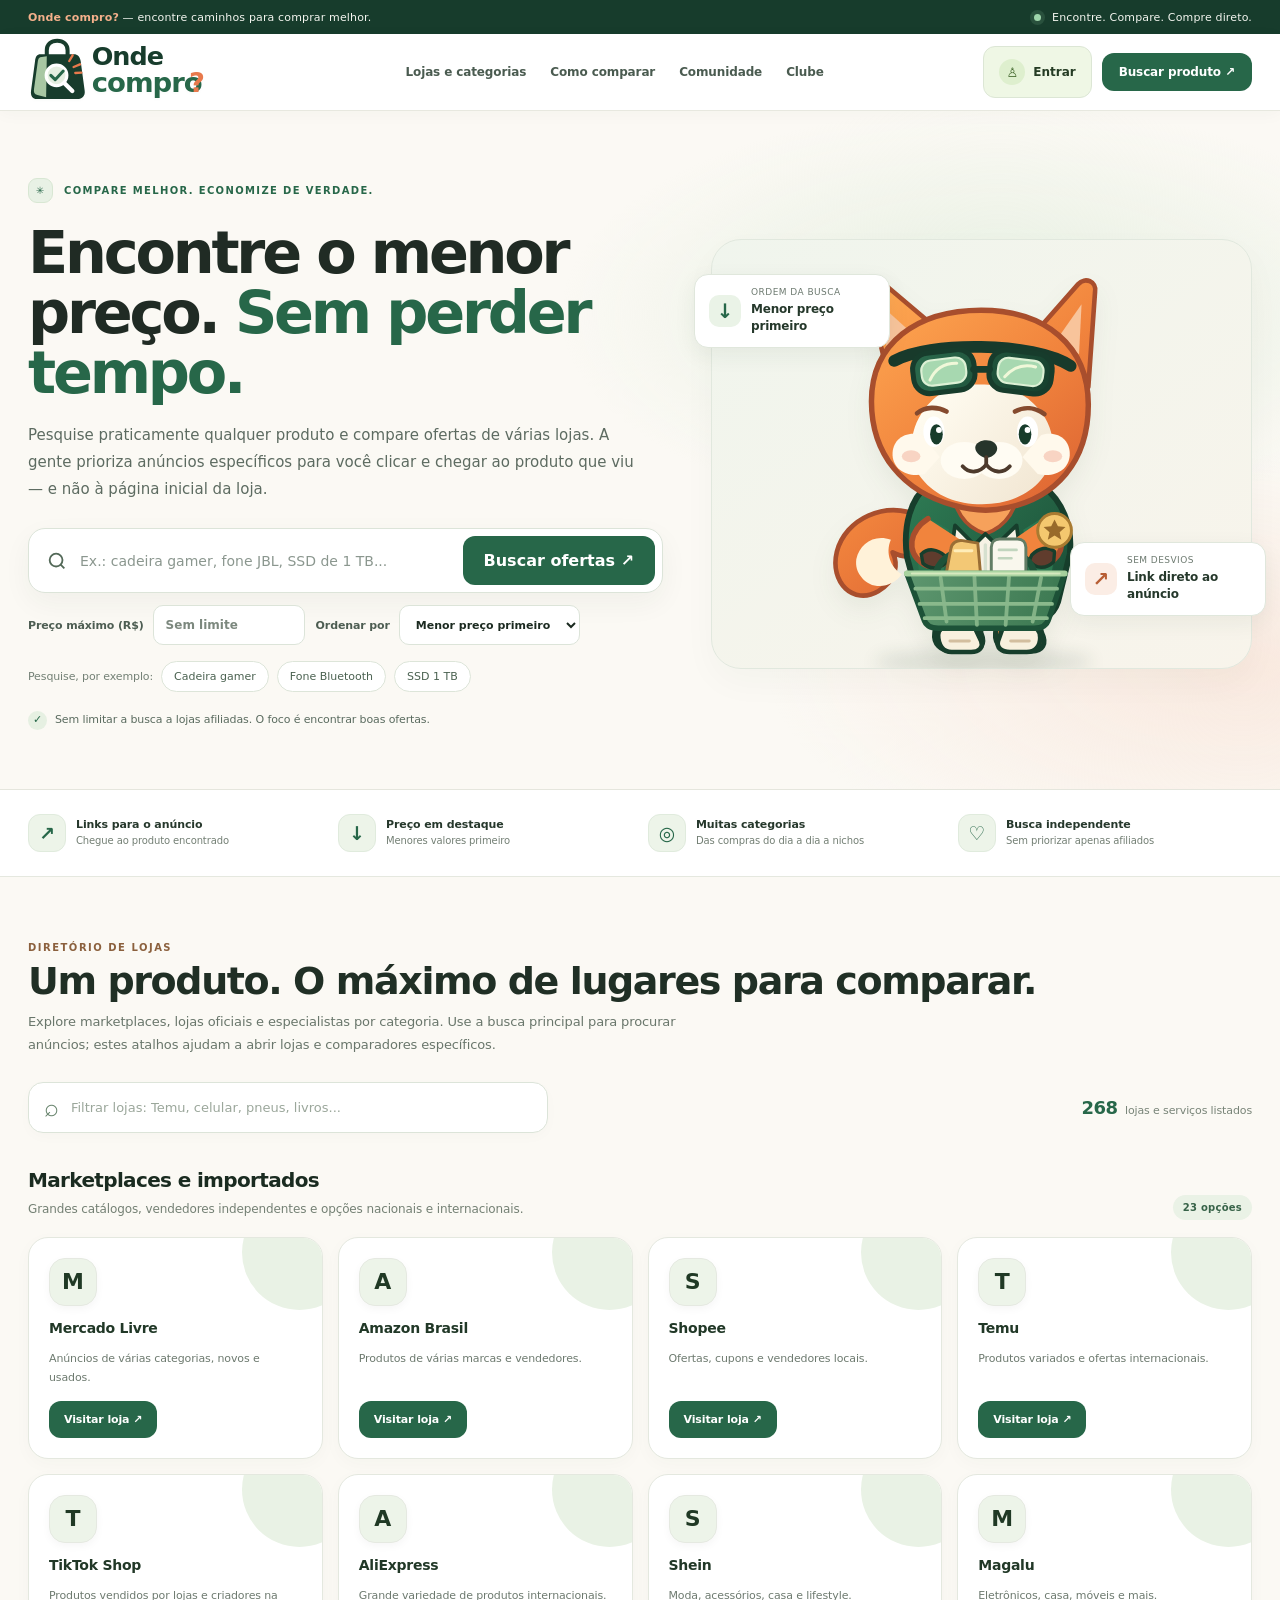
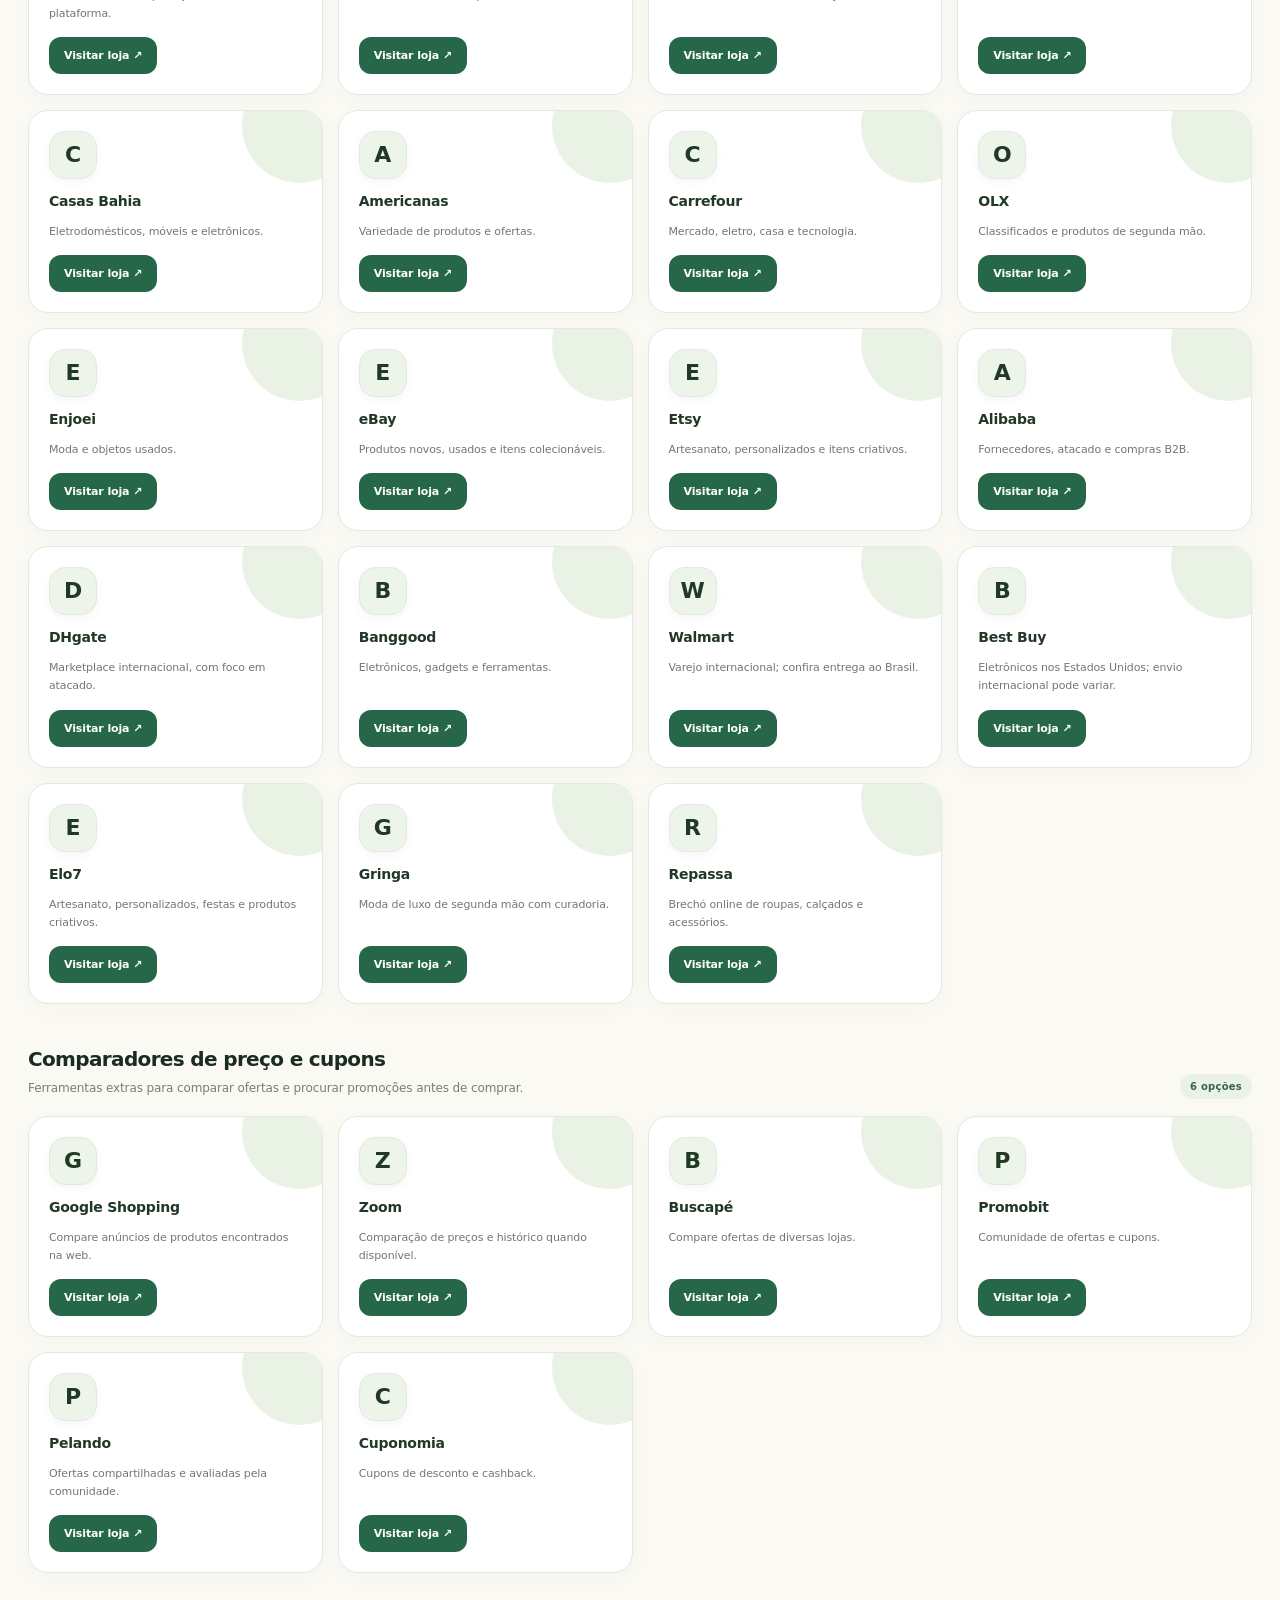
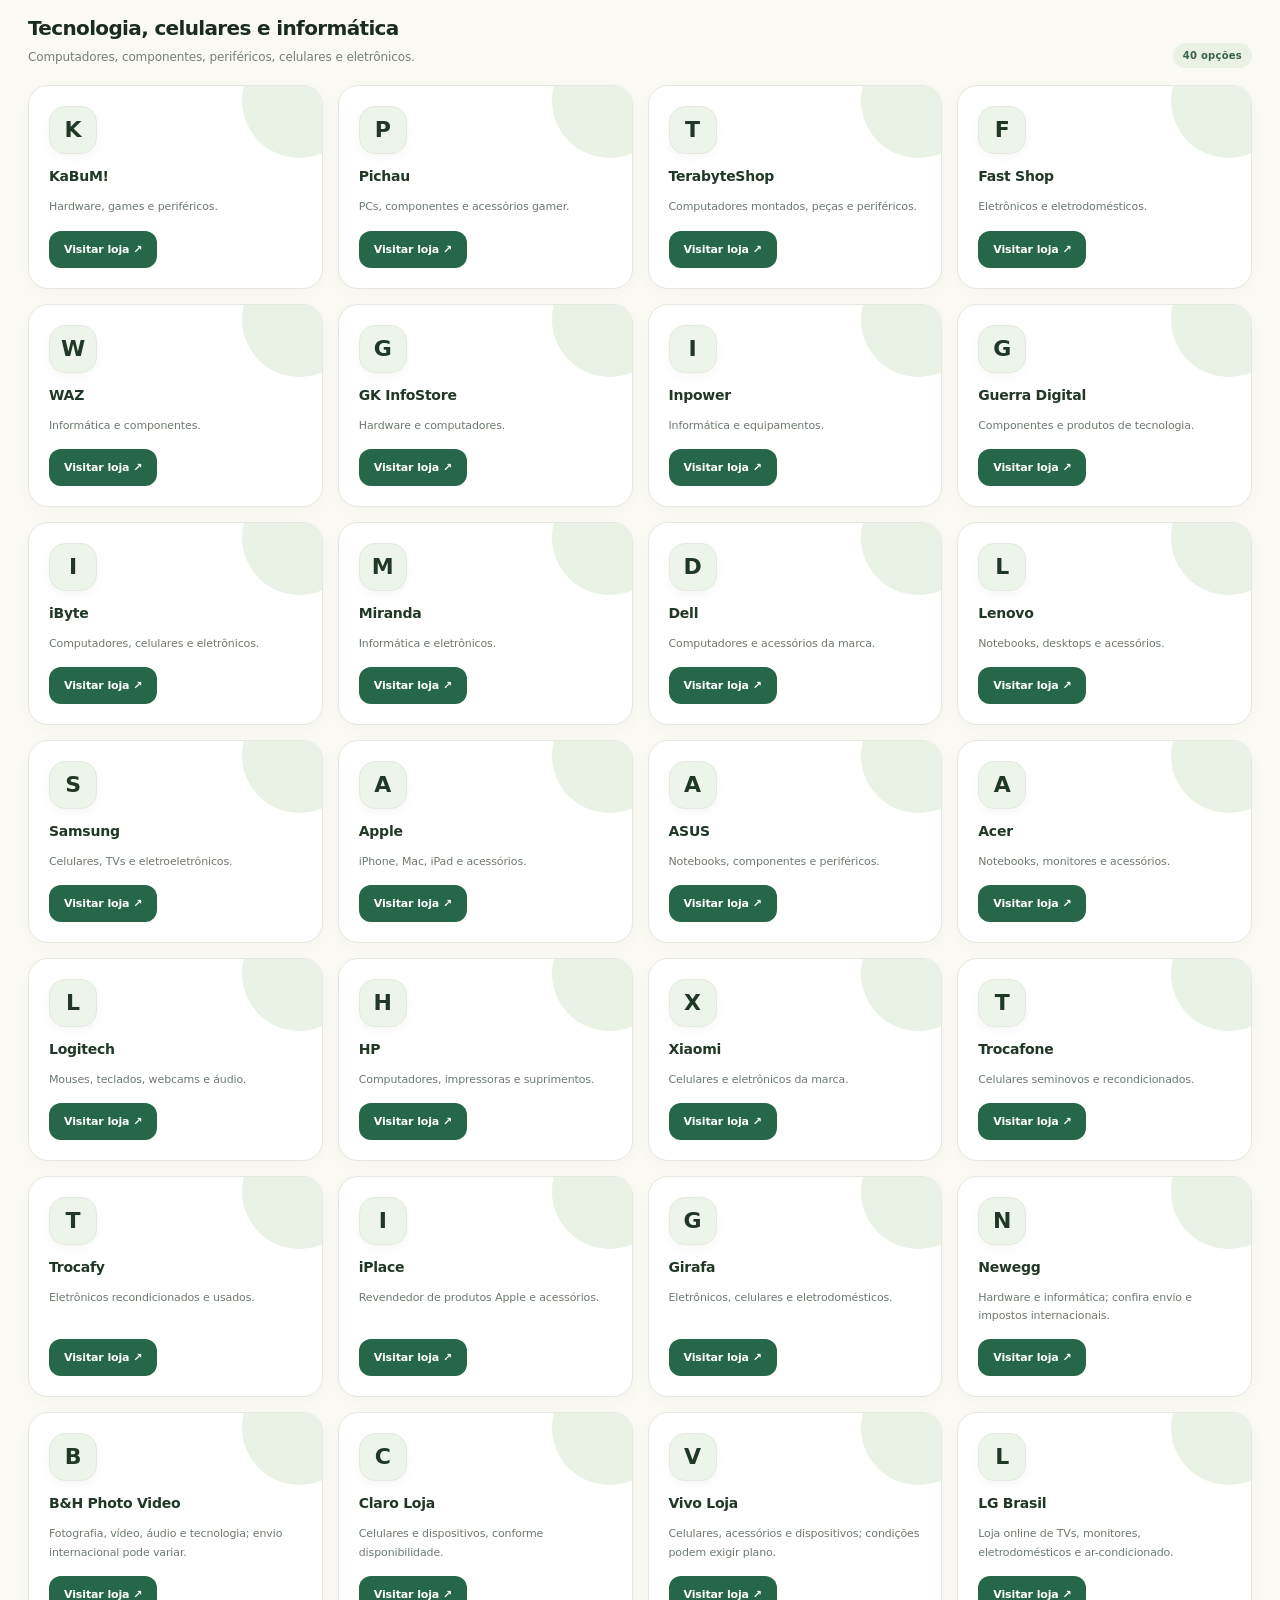
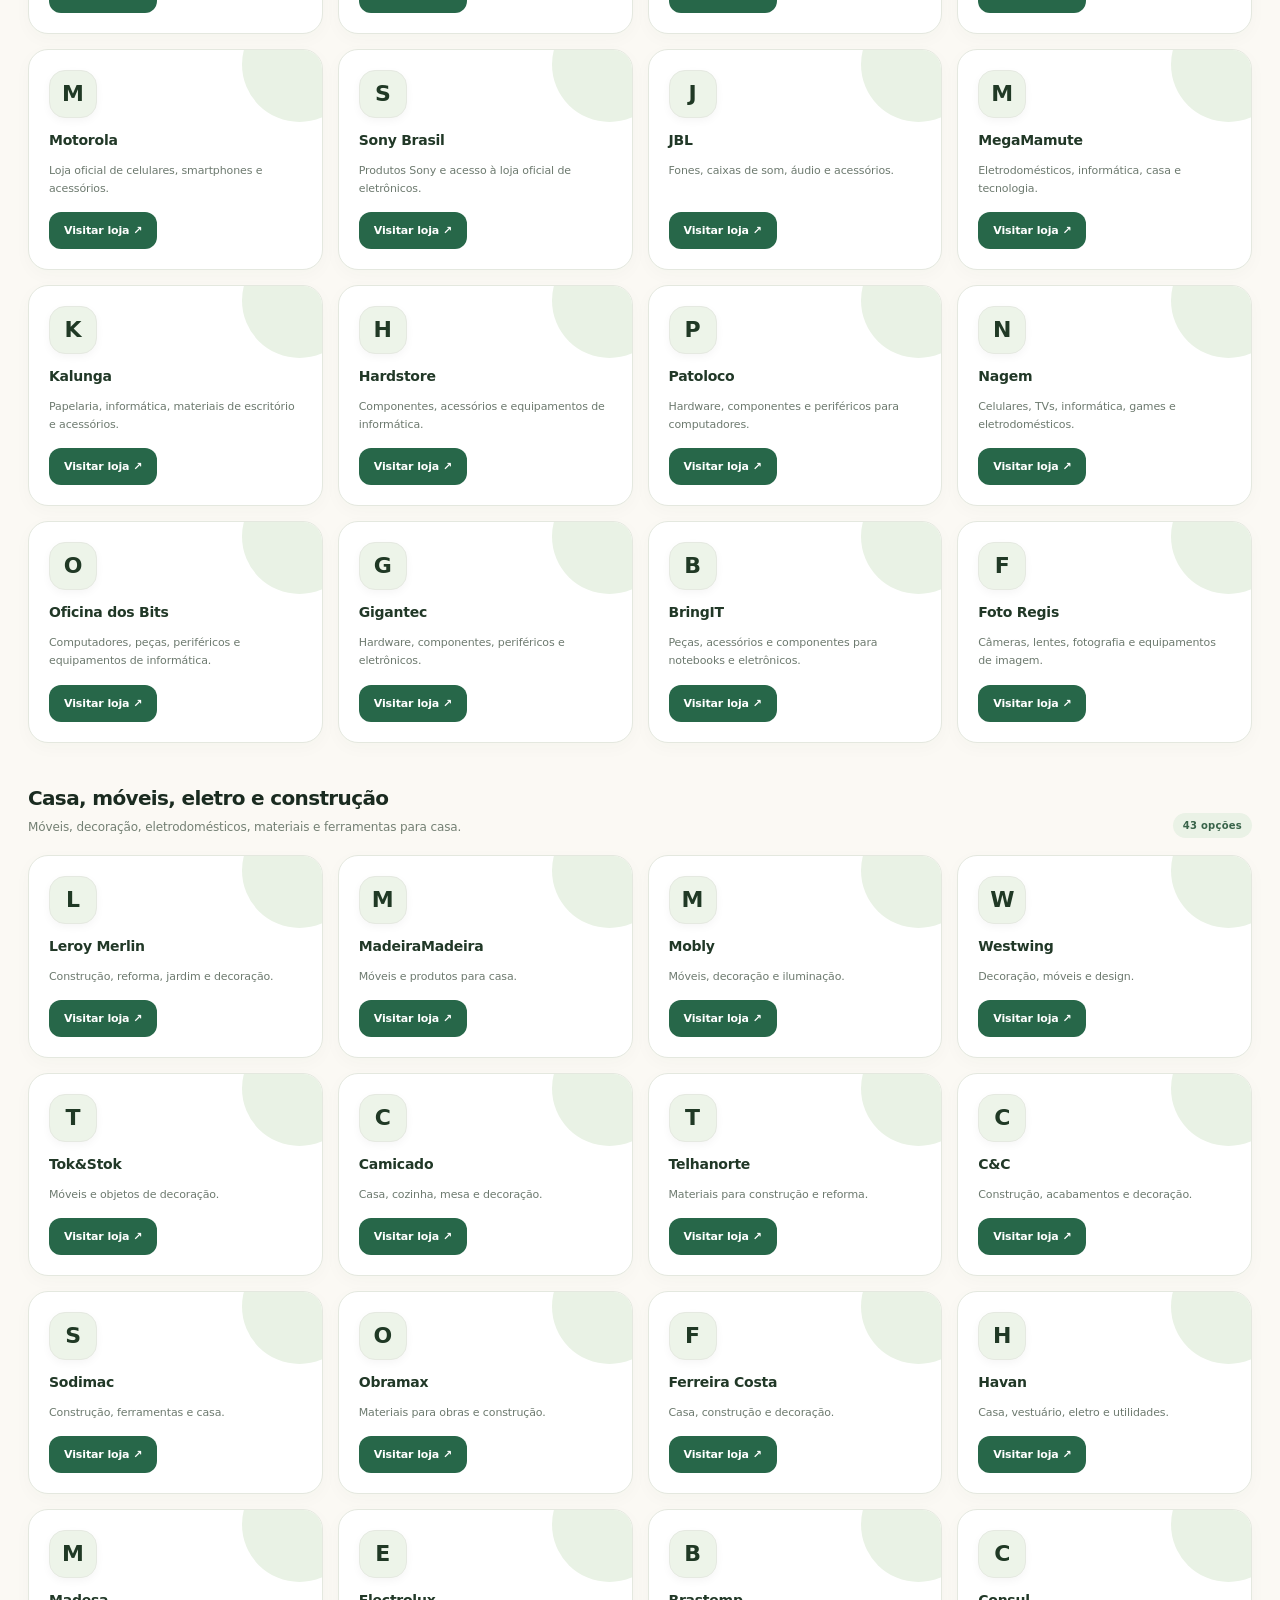
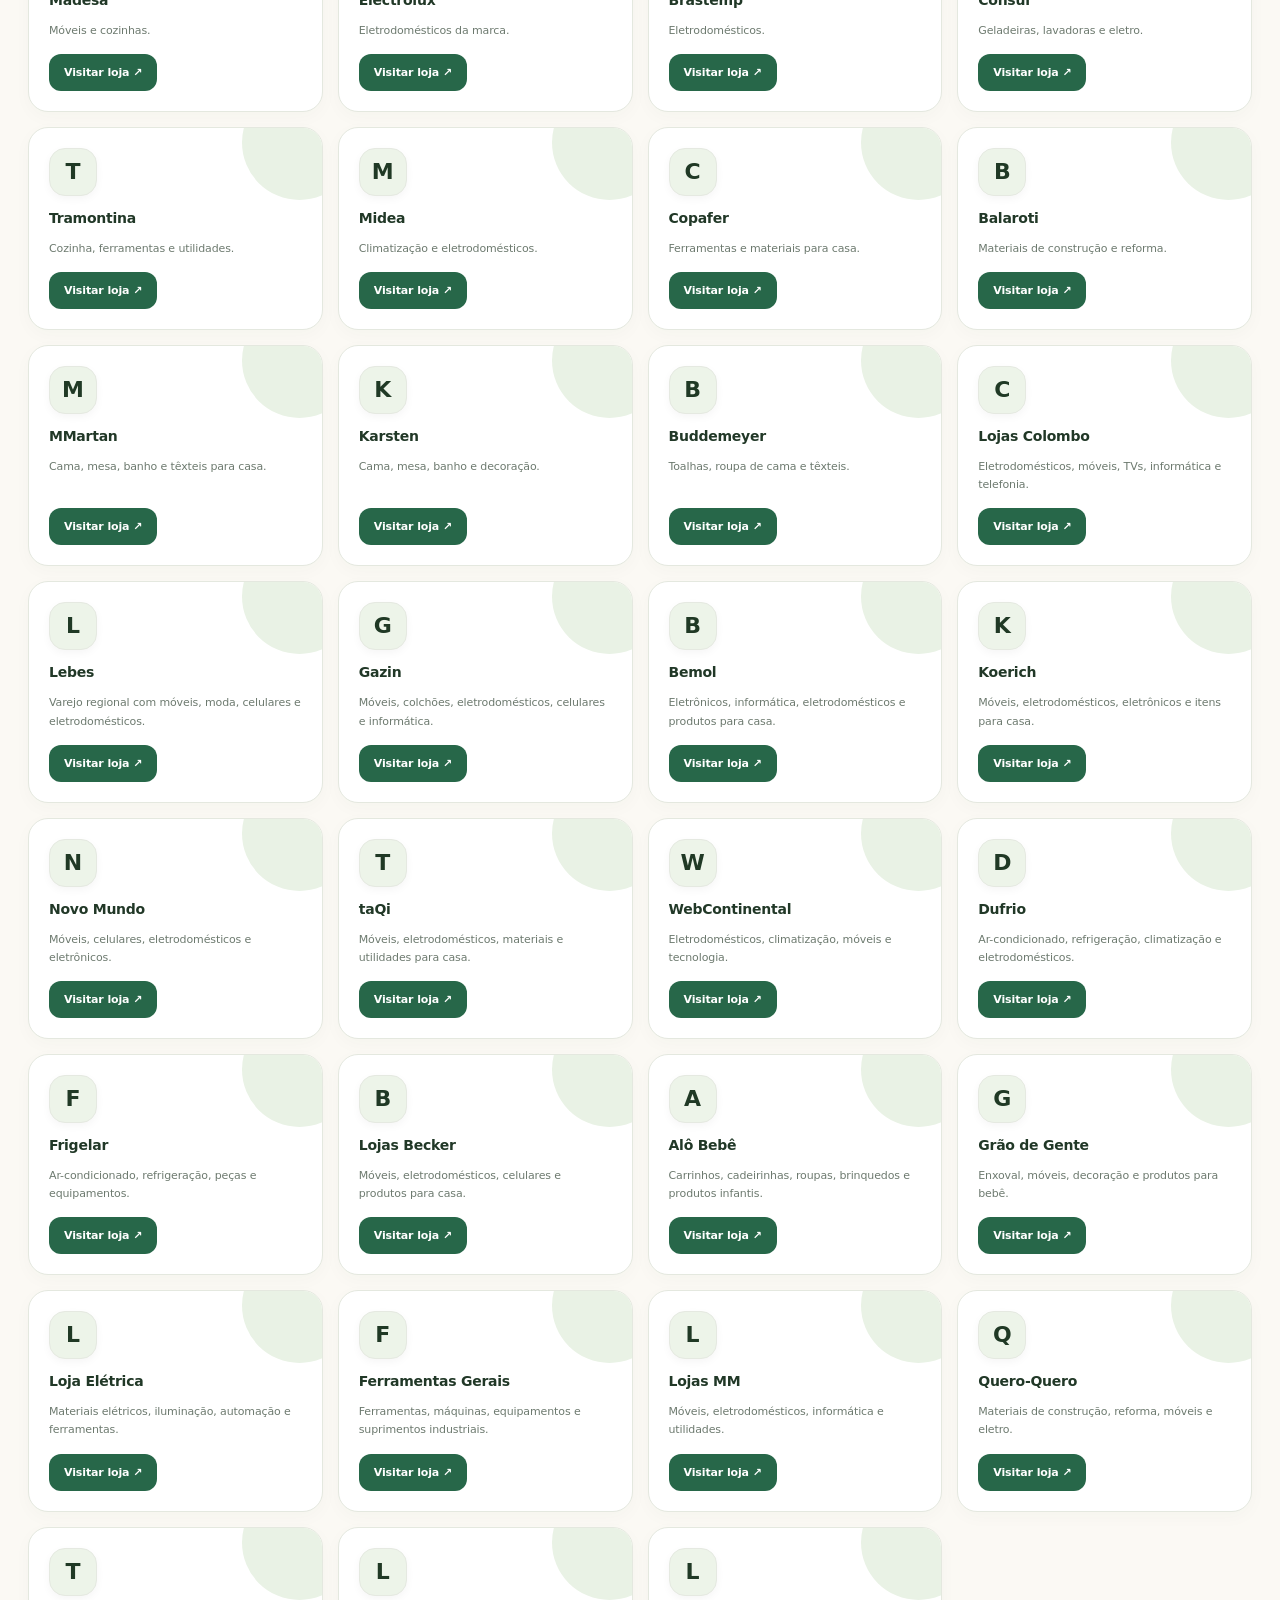
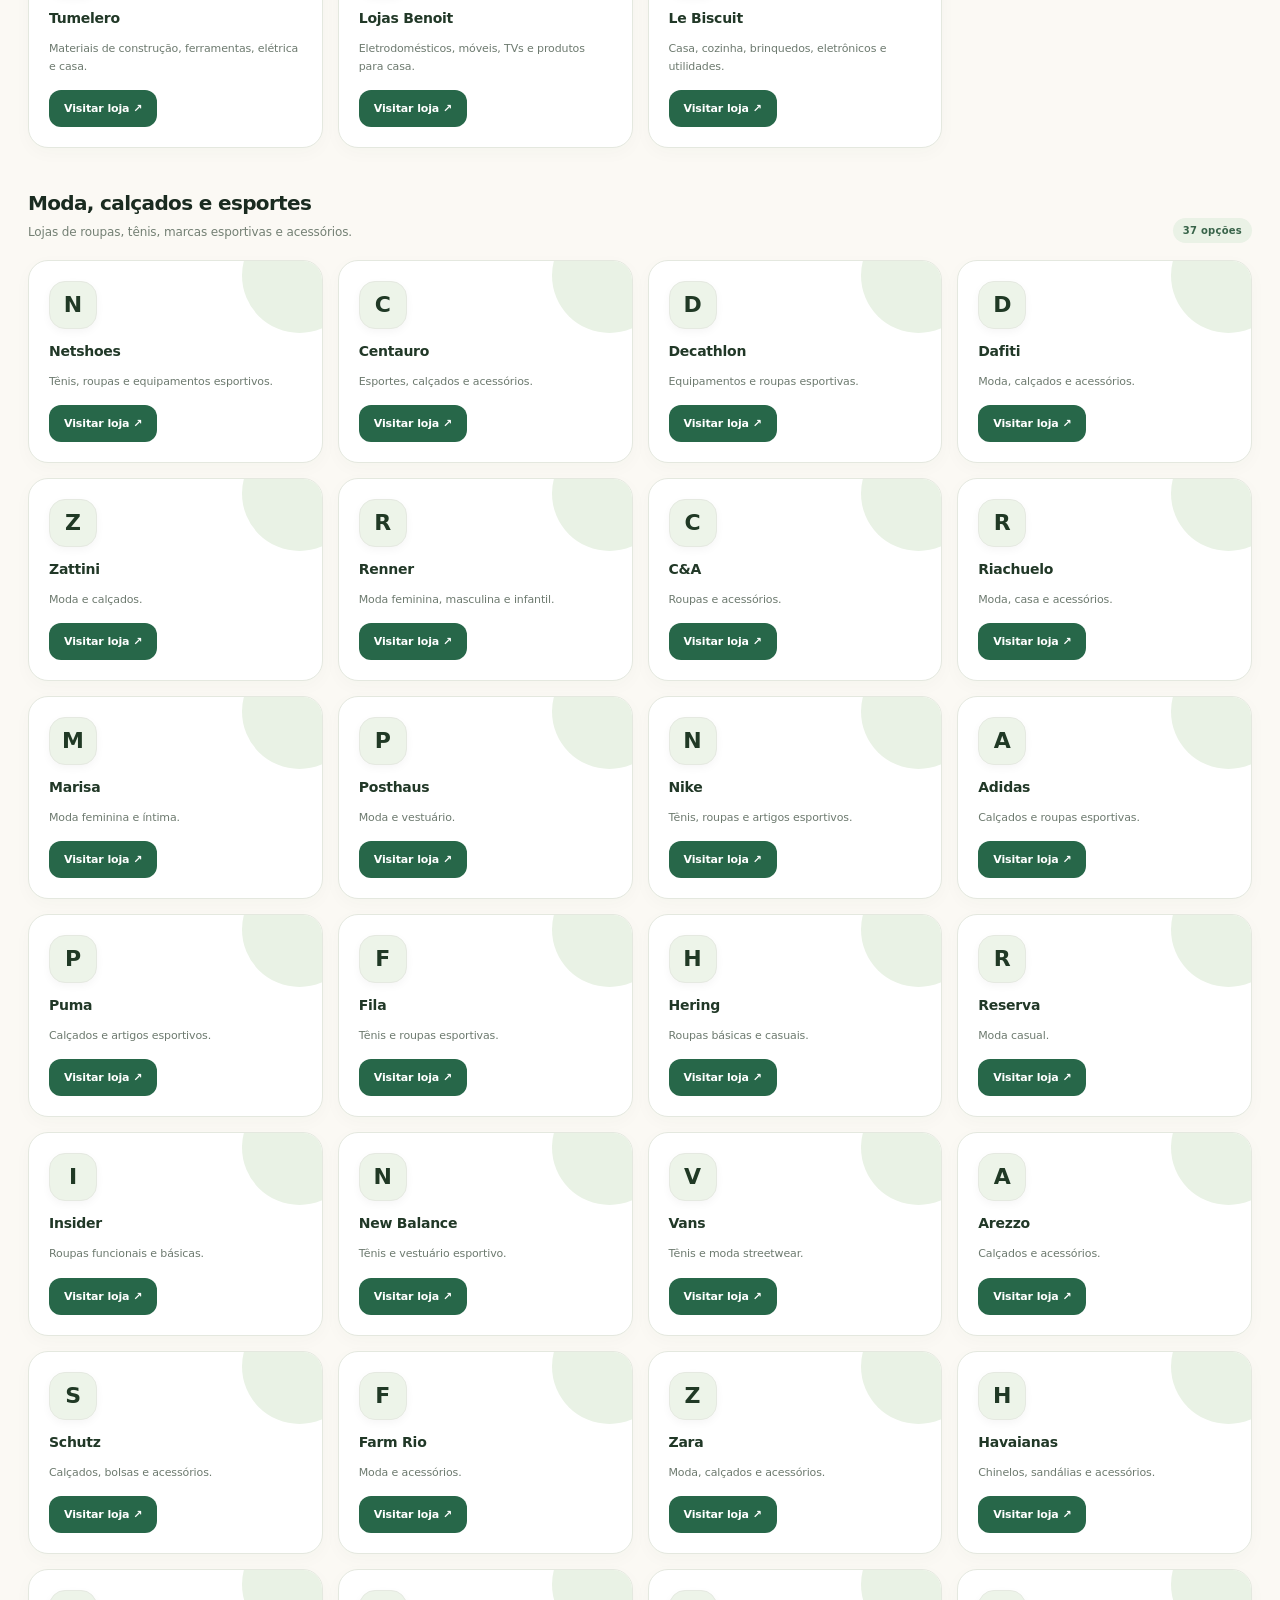
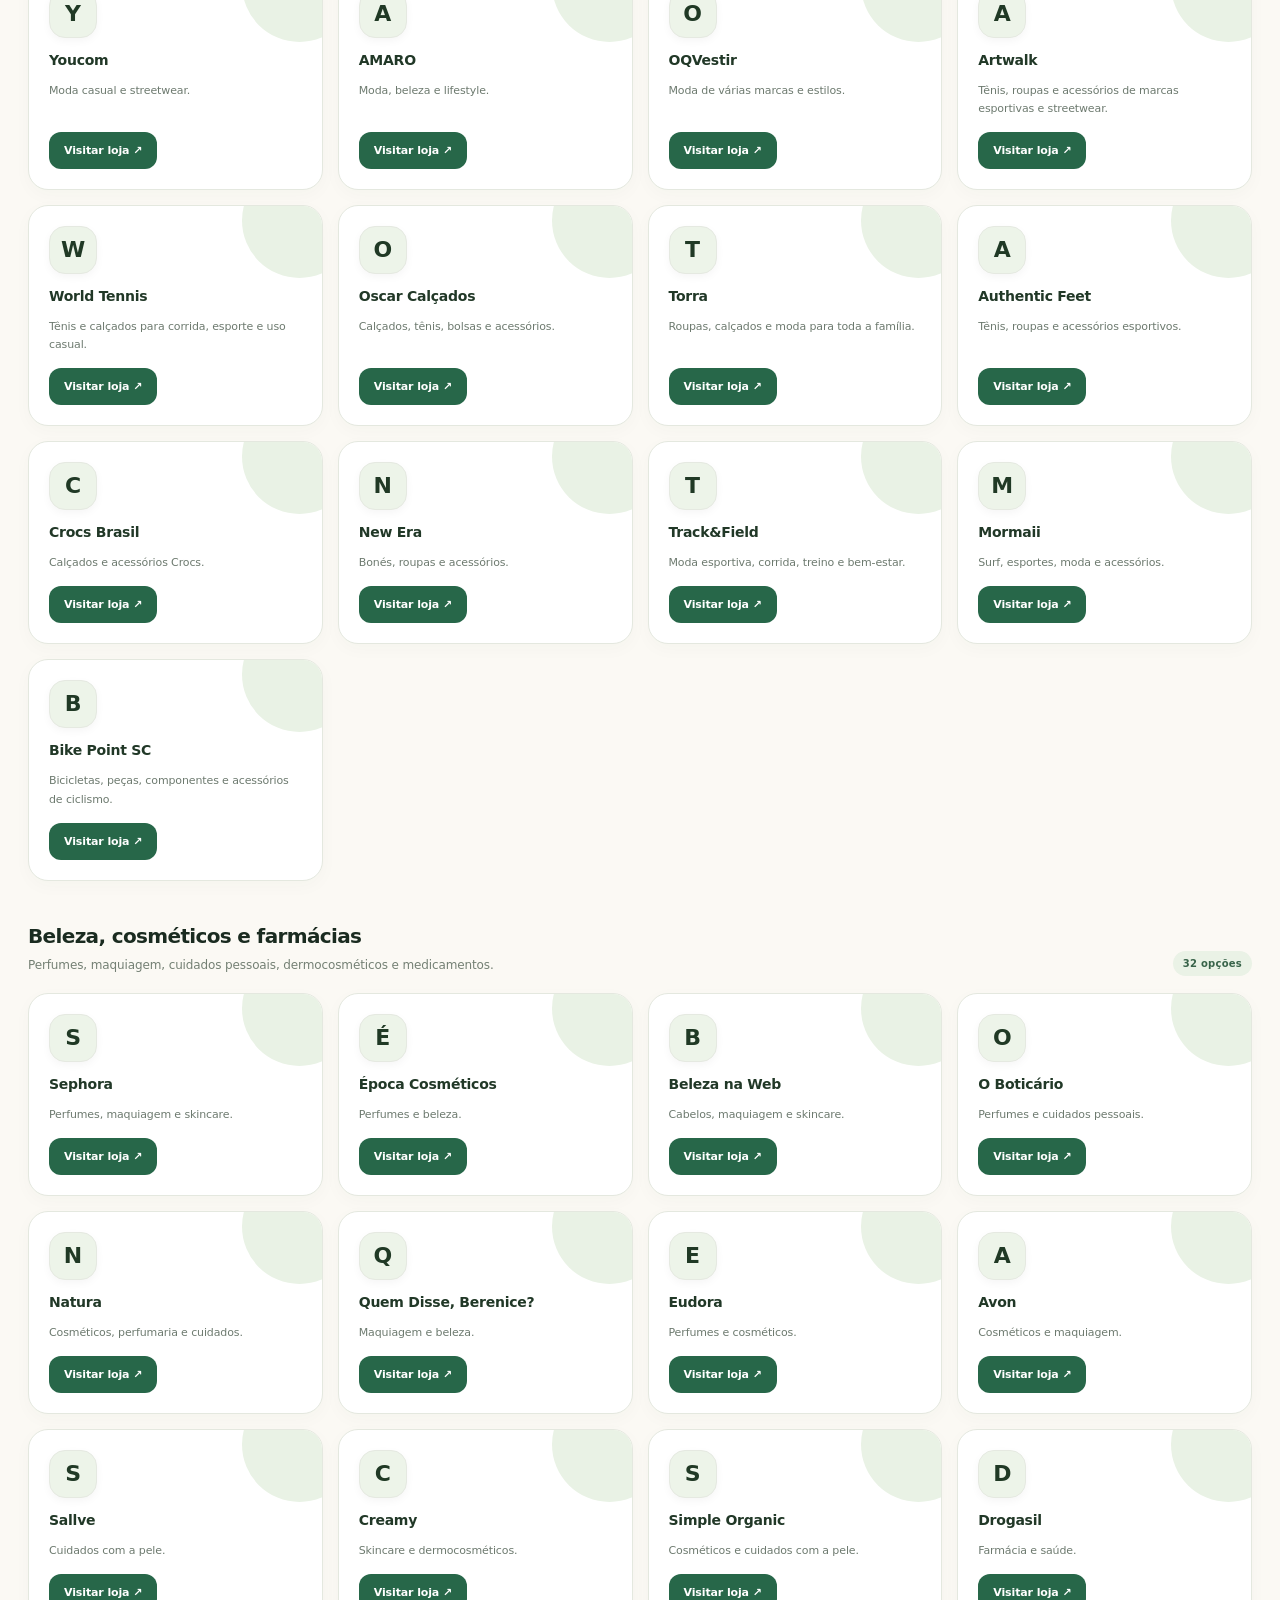
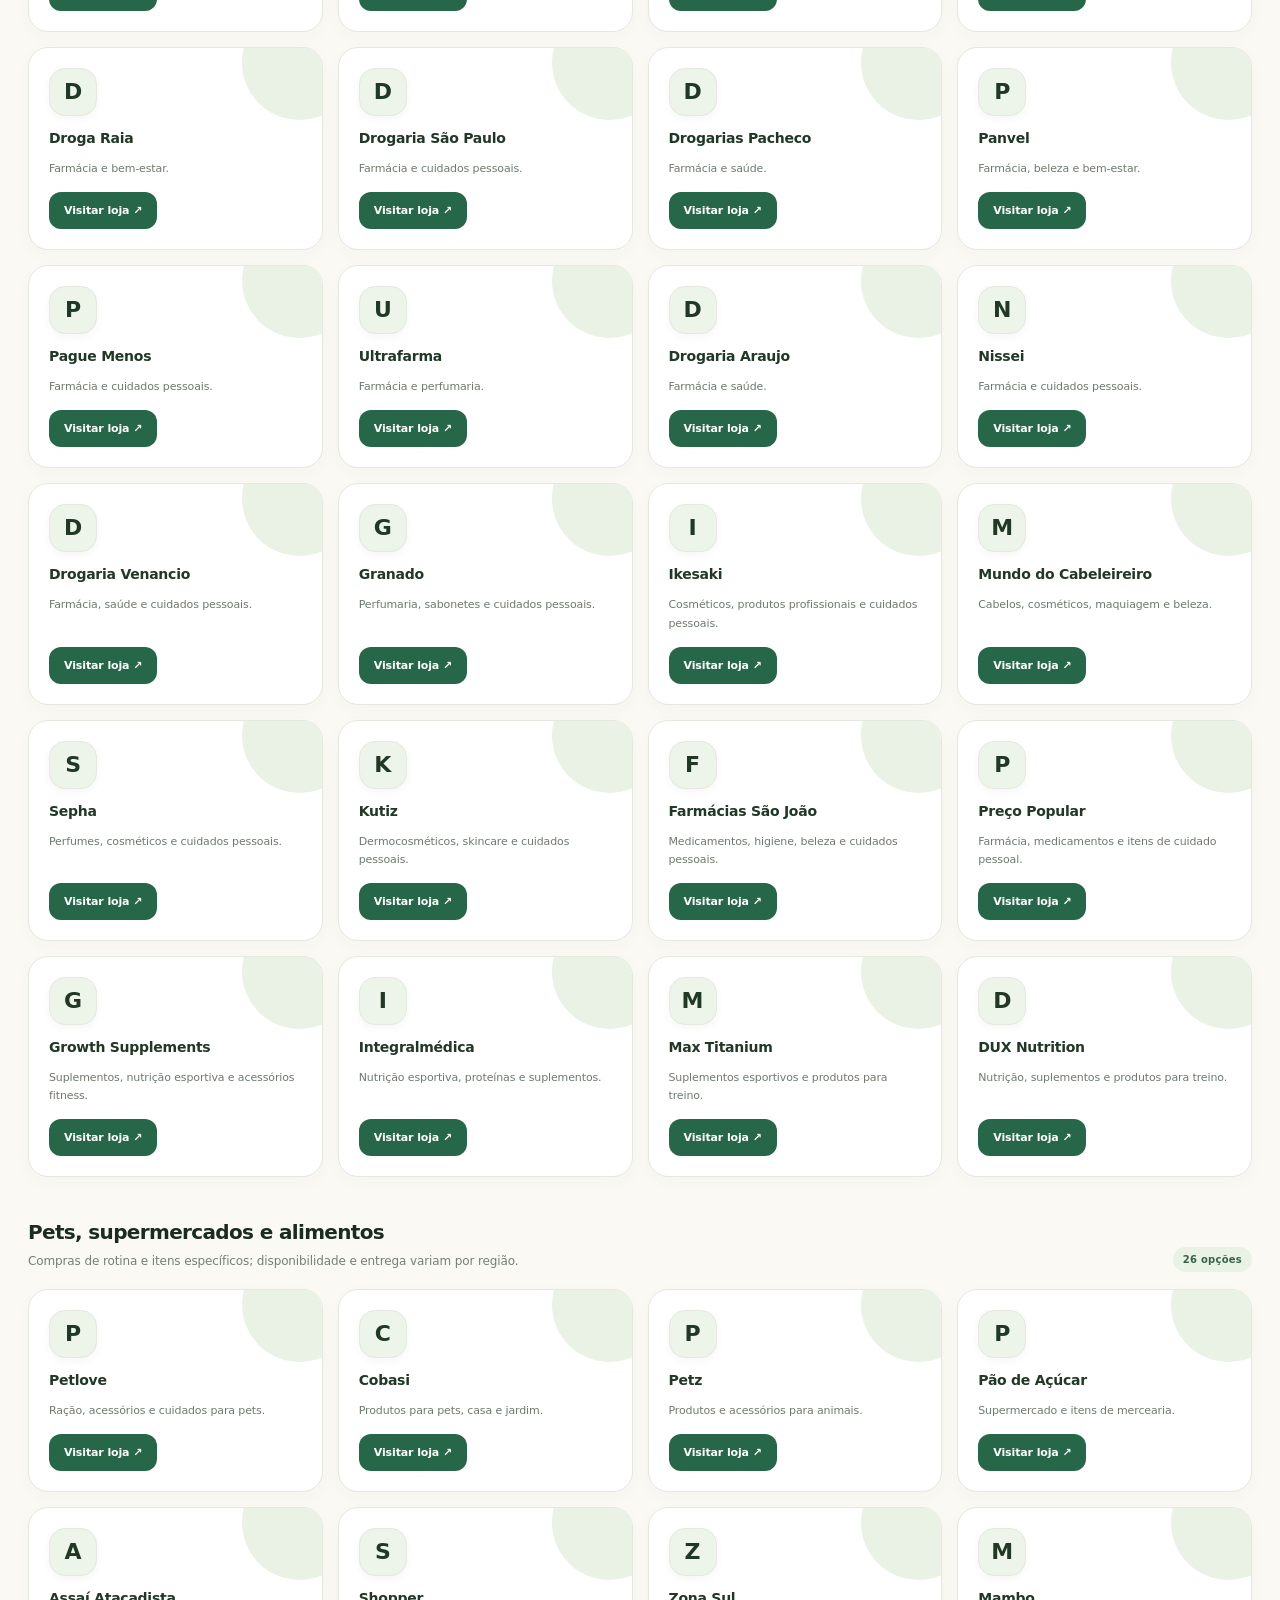
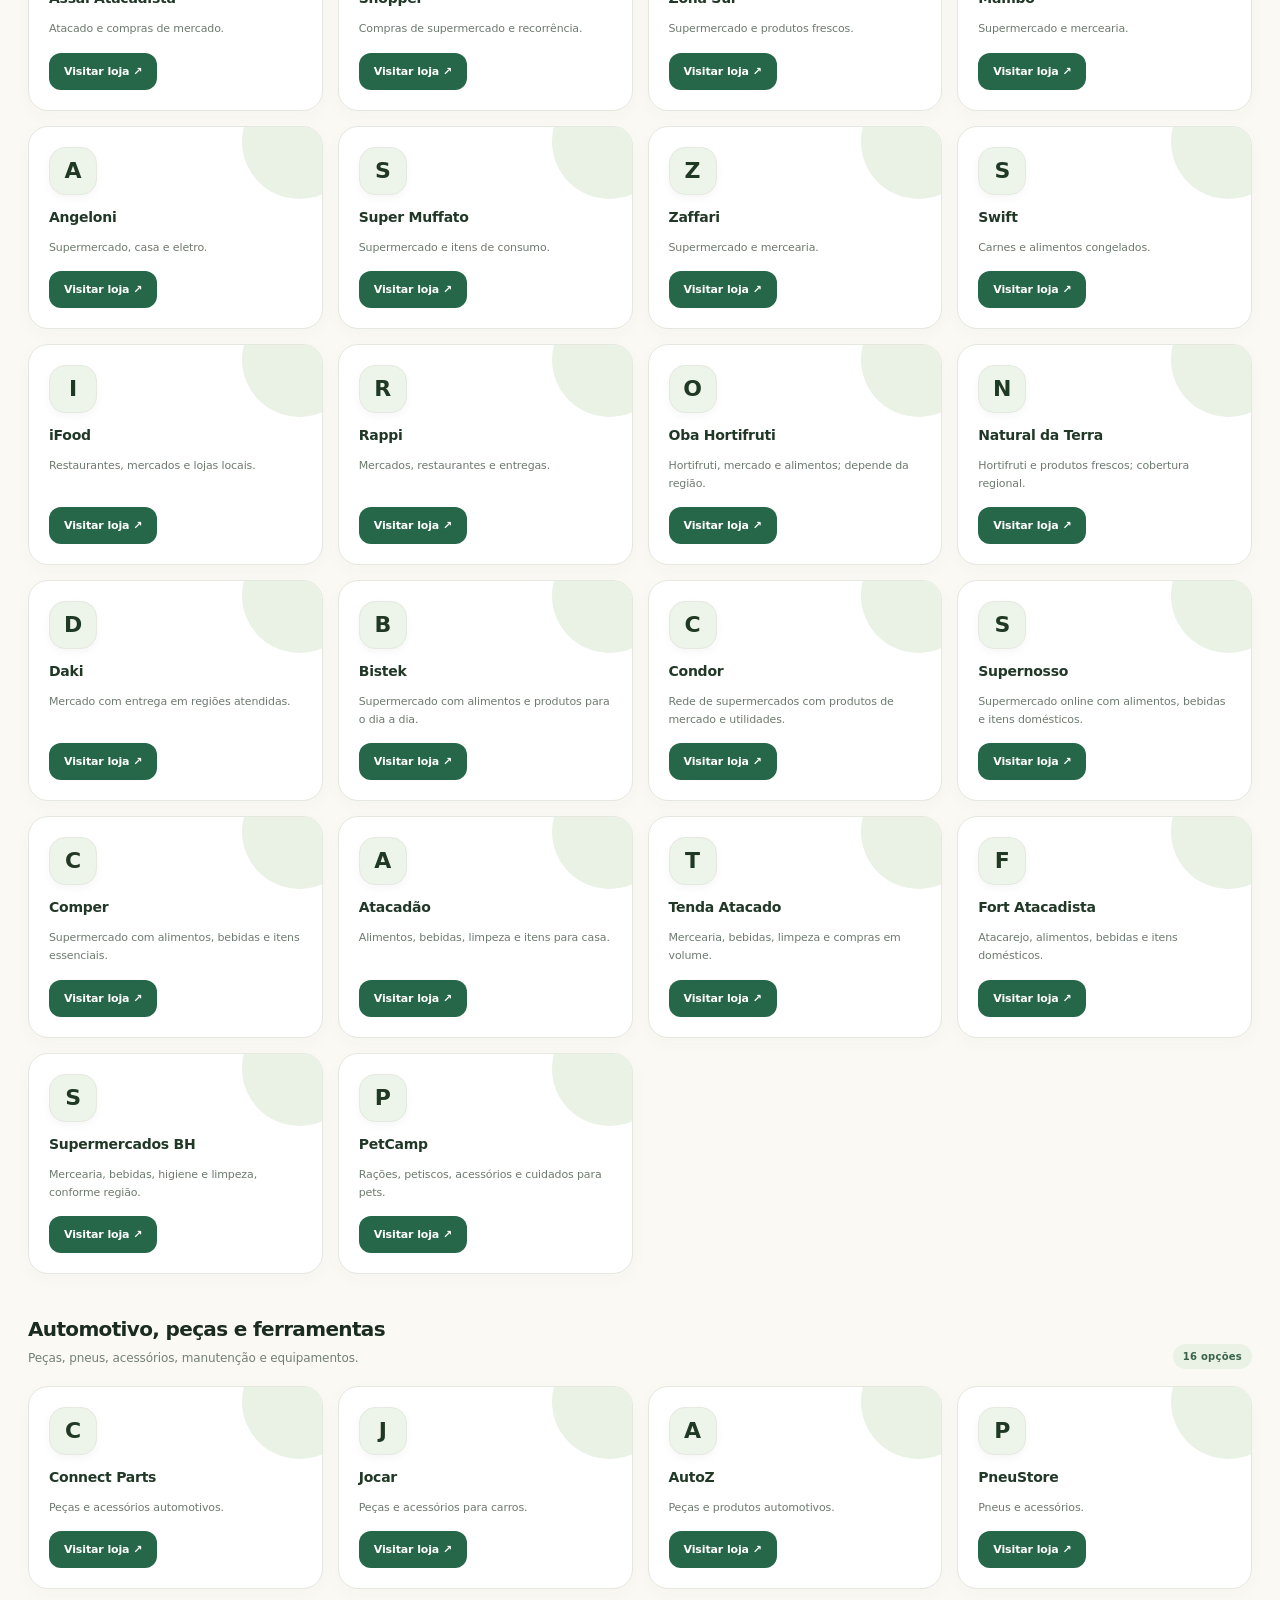
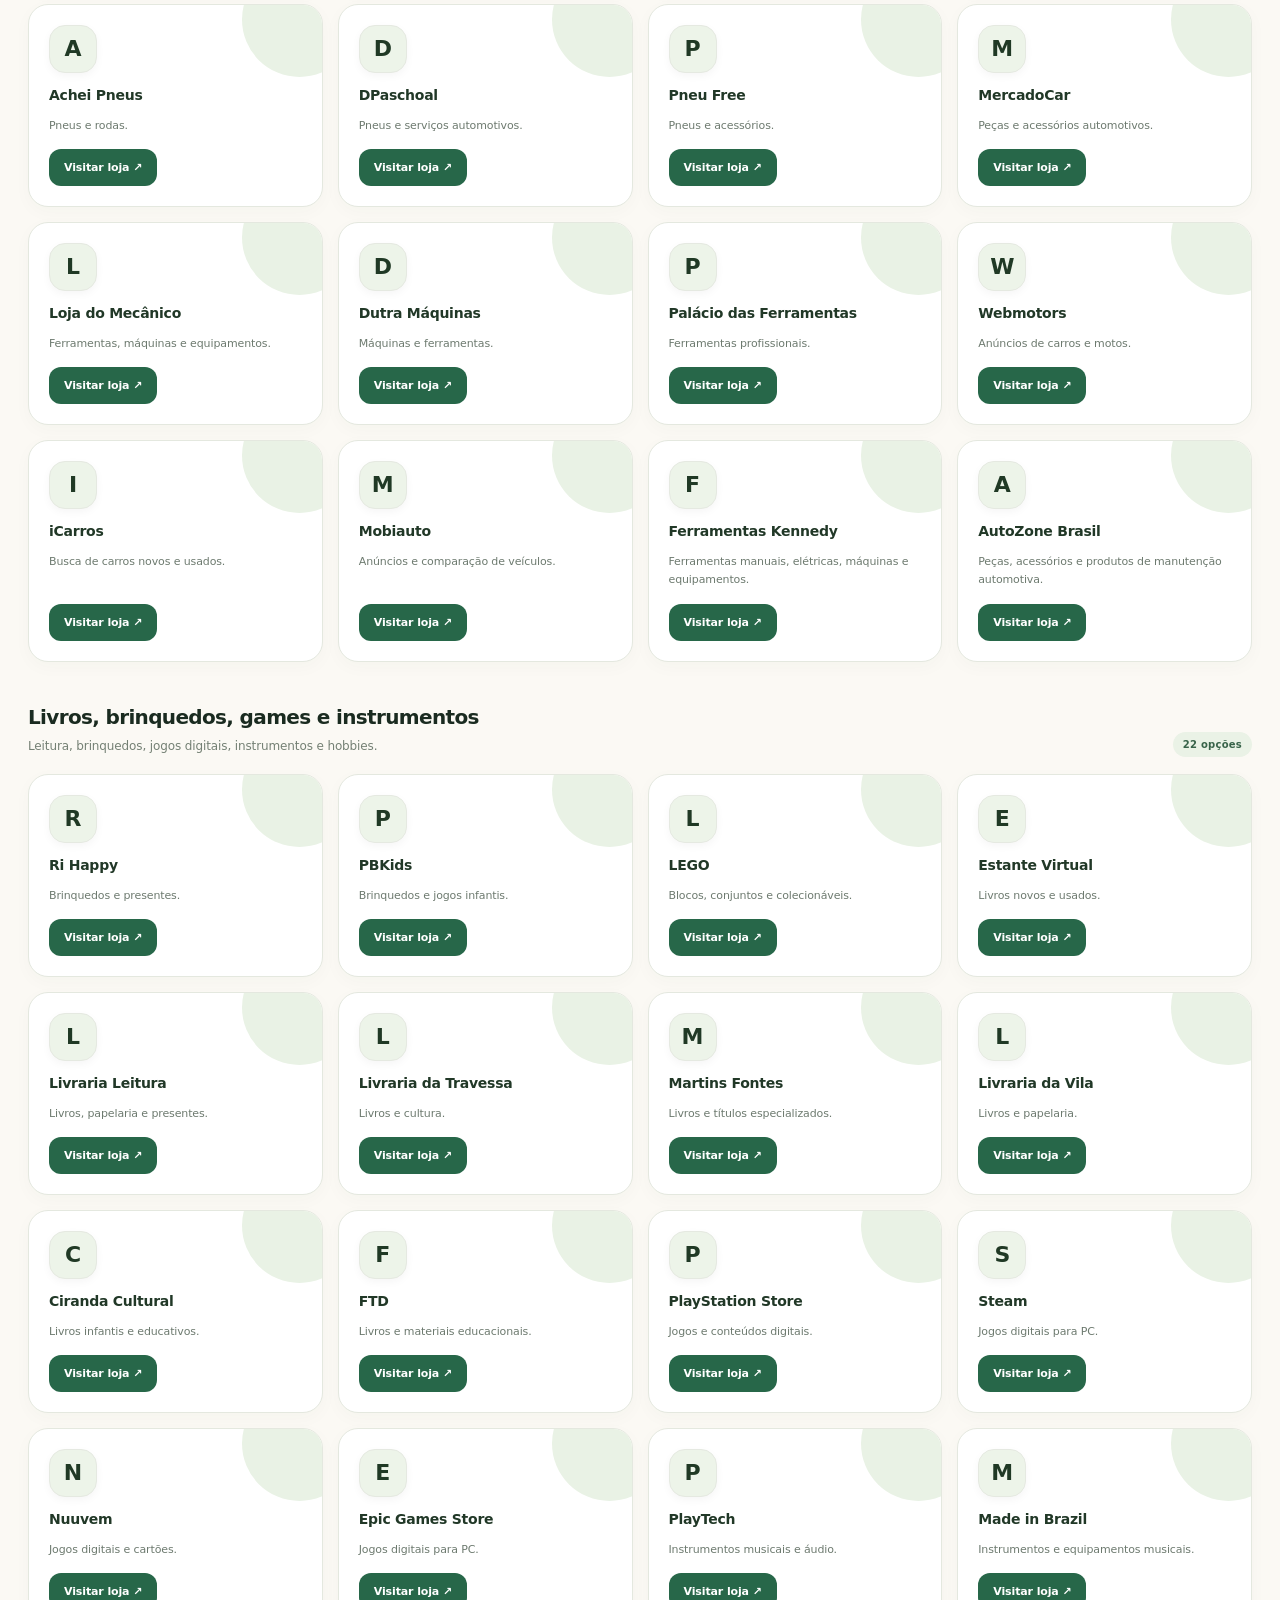
==== index.html @ dbccf4c6 "Make budget filter use only verified prices and published ranges" ====
<!doctype html>
<html lang="pt-BR">
<head>
<meta charset="utf-8">
<meta name="viewport" content="width=device-width, initial-scale=1">
<meta name="theme-color" content="#173C2C">
<meta name="description" content="Pesquise qualquer produto e encontre caminhos para comprar em buscadores e lojas conhecidas.">
<link rel="icon" type="image/svg+xml" href="/assets/favicon.svg">
<meta name="color-scheme" content="light">
<title>Onde compro? — Você procura. A gente compara.</title>
<link rel="stylesheet" href="/assets/account.css">
<style>
:root{--ink:#15211c;--muted:#6b7770;--line:#e1e8e2;--paper:#f6f8f5;--green:#b8f35b;--dark:#111c1a;--white:#fff;--soft:#edf7df;--radius:20px}
*{box-sizing:border-box}html{scroll-behavior:smooth}body{margin:0;background:var(--paper);color:var(--ink);font-family:Inter,ui-sans-serif,system-ui,-apple-system,BlinkMacSystemFont,"Segoe UI",sans-serif}button,input{font:inherit}a{color:inherit}.wrap{width:min(1120px,calc(100% - 40px));margin:auto}
.top{background:var(--dark);color:#eaf2ec;font-size:12px}.top .wrap{min-height:38px;display:flex;justify-content:space-between;align-items:center;gap:10px}.top b{color:var(--green)}.status{white-space:nowrap;color:#cfdbd2}.dot{display:inline-block;width:7px;height:7px;border-radius:99px;background:var(--green);margin-right:7px}
header{background:#fff;border-bottom:1px solid var(--line)}nav{min-height:78px;display:flex;align-items:center;justify-content:space-between;gap:20px}.brand{display:flex;align-items:center;text-decoration:none;min-width:0;flex-shrink:0}.brand-logo{display:block;width:218px;max-width:100%;height:auto}.navlinks{display:flex;align-items:center;gap:26px;font-size:13px;font-weight:750;color:#4f5e55}.navlinks a{text-decoration:none;transition:color .18s ease}.navlinks a:hover{color:#50772e}.navlinks a:focus-visible,.brand:focus-visible,button:focus-visible,a:focus-visible{outline:3px solid #76C928;outline-offset:4px;border-radius:8px}header .result-link{transition:transform .18s ease,background .18s ease}header .result-link:hover{transform:translateY(-2px)}
.hero{background:radial-gradient(ellipse at 80% 10%,rgba(184,243,91,.12),transparent 36%),var(--dark);color:#fff;overflow:hidden;position:relative}.hero:after{content:"";position:absolute;width:420px;height:420px;right:-180px;top:-20px;border:1px solid rgba(184,243,91,.13);border-radius:50%;box-shadow:0 0 0 42px rgba(184,243,91,.025),0 0 0 84px rgba(184,243,91,.02);pointer-events:none}.hero-grid{position:relative;z-index:1;display:grid;grid-template-columns:1.15fr .85fr;gap:42px;align-items:center;padding:72px 0 70px}.eyebrow{color:var(--green);text-transform:uppercase;letter-spacing:1.4px;font-size:11px;font-weight:850}.eyebrow span{display:inline-grid;place-items:center;background:#243424;border-radius:7px;width:22px;height:22px;margin-right:7px}h1{font-size:clamp(42px,5vw,64px);line-height:.99;letter-spacing:-3px;margin:22px 0 20px;max-width:640px}h1 em{font-style:normal;color:var(--green)}.lead{max-width:540px;color:#b8c7bd;line-height:1.75;font-size:16px;margin:0}.search{margin-top:30px;display:flex;align-items:center;gap:10px;background:#fff;border-radius:16px;padding:7px;max-width:670px;box-shadow:0 12px 36px #0003}.search svg{width:22px;height:22px;margin-left:9px;color:#728177;flex-shrink:0}.search input{width:100%;min-width:0;height:46px;border:0;outline:0;color:var(--ink);font-size:14px}.search input::placeholder{color:#8b978f}.search button{background:var(--green);border:0;border-radius:11px;height:46px;padding:0 20px;font-weight:850;cursor:pointer;white-space:nowrap}.search button:hover{background:#cdfc83}.product-filters{display:flex;gap:12px;flex-wrap:wrap;margin-top:12px;max-width:680px}.product-filters label{display:flex;align-items:center;gap:9px;color:#d2dfd3;font-size:12px;font-weight:750}.product-filters select,.product-filters input{background:#fff;color:#1b2a20;border:1px solid #dfe8dd;border-radius:10px;padding:11px 12px;min-height:40px;max-width:100%;font:inherit}.product-filters input{width:170px;min-width:0}.product-filters input::placeholder{color:#7c887e;font-size:12px}.product-filters select:focus-visible,.product-filters input:focus-visible{outline:3px solid #b8f35b;outline-offset:2px}@media(max-width:540px){.product-filters{display:grid;grid-template-columns:1fr}.product-filters label{justify-content:space-between}.product-filters select,.product-filters input{flex:1;min-width:0}}
.examples{display:flex;align-items:center;gap:8px;flex-wrap:wrap;margin-top:17px;color:#9aaca0;font-size:12px}.examples button{border:1px solid #38443c;background:#ffffff08;color:#d7e0d9;border-radius:99px;padding:8px 12px;font-size:11px;cursor:pointer}.examples button:hover{border-color:var(--green);color:var(--green)}
.visual{min-height:310px;display:grid;place-items:center;position:relative}.orb{width:285px;height:285px;border:1px solid #ffffff24;border-radius:50%;display:grid;place-items:center;position:relative}.orb:before,.orb:after{content:"";position:absolute;border:1px solid #ffffff17;border-radius:50%}.orb:before{inset:26px}.orb:after{inset:56px}.bag{z-index:1;width:125px;height:125px;background:var(--green);border-radius:35px;display:grid;place-items:center;font-size:64px;transform:rotate(-7deg);box-shadow:0 16px 44px #b8f35b24}.float{position:absolute;background:#fff;color:var(--ink);border-radius:14px;padding:13px 15px;box-shadow:0 12px 30px #0003;font-size:12px}.float small{display:block;color:#7a867e;margin-bottom:5px}.float b{font-size:16px}.float.one{top:28px;right:0;transform:rotate(4deg)}.float.two{left:0;bottom:35px;transform:rotate(-4deg)}
.section{padding:58px 0}.section-head{display:flex;align-items:end;justify-content:space-between;gap:24px;margin-bottom:25px}.kicker{font-size:11px;text-transform:uppercase;letter-spacing:1.4px;font-weight:850;color:#62833c}.section h2{font-size:clamp(26px,3vw,36px);letter-spacing:-1.2px;margin:8px 0}.muted{color:var(--muted);line-height:1.7;margin:0}.cards{display:grid;grid-template-columns:repeat(3,1fr);gap:15px}.card{background:white;border:1px solid var(--line);border-radius:18px;padding:22px;min-height:160px;display:flex;flex-direction:column;gap:13px;box-shadow:0 7px 20px #12211405;transition:transform .2s ease,box-shadow .2s ease,border-color .2s ease}.card:hover{transform:translateY(-3px);box-shadow:0 14px 30px #1221140d;border-color:#c9dfb7}.cardicon{width:42px;height:42px;border-radius:13px;background:var(--soft);display:grid;place-items:center;font-size:22px}.card h3{font-size:16px;margin:0}.card p{font-size:13px;line-height:1.55;color:var(--muted);margin:0;flex:1}.card a,.result-link{display:inline-flex;align-items:center;justify-content:center;gap:8px;text-decoration:none;border-radius:11px;background:var(--dark);color:white;padding:11px 13px;font-size:12px;font-weight:800;align-self:flex-start}.card a:hover,.result-link:hover{background:#273b30}
#results{display:none;background:#eef4eb;border-top:1px solid #dce8d7;border-bottom:1px solid #dce8d7}.results-head{display:flex;align-items:start;justify-content:space-between;gap:18px;margin-bottom:22px}.results-head h2{font-size:clamp(24px,3vw,34px);letter-spacing:-1px;margin:7px 0}.results-grid{display:grid;grid-template-columns:repeat(3,1fr);gap:14px}.result{background:#fff;border:1px solid #dfe8dd;border-radius:17px;padding:20px;display:flex;flex-direction:column;gap:12px;min-height:190px;transition:transform .2s ease,box-shadow .2s ease}.result:hover{transform:translateY(-2px);box-shadow:0 12px 28px #1221140d}.result-top{display:flex;align-items:center;gap:11px}.logo{width:42px;height:42px;border-radius:13px;background:#eff4ea;display:grid;place-items:center;font-weight:900;font-size:18px}.result h3{margin:0;font-size:16px}.result small{display:block;color:var(--muted);font-size:12px;margin-top:3px}.result p{margin:0;color:#647168;font-size:13px;line-height:1.55;flex:1}.result-link{align-self:stretch}.note{margin-top:18px;background:#fff;border:1px solid #dfe8dd;border-radius:13px;padding:14px 16px;color:#5e6c63;font-size:12px;line-height:1.6}.close{border:1px solid #d7e2d2;background:#fff;color:#30412f;border-radius:10px;padding:9px 12px;cursor:pointer;font-weight:700}
.how{background:#fff;border-top:1px solid var(--line);border-bottom:1px solid var(--line)}.steps{display:grid;grid-template-columns:repeat(3,1fr);gap:26px}.step{display:flex;gap:13px}.num{flex-shrink:0;width:36px;height:36px;border-radius:12px;background:var(--green);display:grid;place-items:center;font-weight:900}.step h3{font-size:15px;margin:2px 0 7px}.step p{font-size:13px;color:var(--muted);line-height:1.65;margin:0}
footer{padding:26px 0;color:#77847b;font-size:12px}.foot{display:flex;align-items:center;justify-content:space-between;gap:16px;flex-wrap:wrap}.foot strong{color:var(--ink)}
.search-status{margin:0 0 18px;padding:14px 16px;background:#fff;border:1px solid #dfe8dd;border-radius:13px;color:#56655b;font-size:13px;line-height:1.55}
.search-status[hidden]{display:none}
.search-status.loading{display:flex;align-items:center;gap:11px}
.search-status.loading:before{content:"";width:17px;height:17px;border:2px solid #dce7d4;border-top-color:#5b842d;border-radius:50%;animation:spin .8s linear infinite;flex-shrink:0}
@keyframes spin{to{transform:rotate(360deg)}}
.result-kind{display:inline-flex;align-items:center;width:fit-content;border-radius:999px;padding:5px 9px;font-size:10px;font-weight:850;letter-spacing:.2px;background:#eef7e2;color:#45672a}
.result-kind.related{background:#f2f2ed;color:#667066}
.result .result-top{align-items:flex-start}
.result .logo{flex-shrink:0}
.result h3{line-height:1.35;overflow-wrap:anywhere}
.result .result-domain{overflow-wrap:anywhere}
.result p{overflow-wrap:anywhere}

.product-photo-wrap{height:190px;border-radius:14px;background:linear-gradient(145deg,#f7faf5,#edf3e8);border:1px solid #e6ece1;overflow:hidden;display:grid;place-items:center;position:relative}
.product-photo{display:block;width:100%;height:100%;object-fit:contain;padding:12px}
.product-photo-placeholder{display:grid;place-items:center;gap:8px;color:#71816f;font-size:12px;text-align:center}
.product-photo-placeholder span{font-size:36px}
.price-line{display:flex;align-items:baseline;gap:9px;flex-wrap:wrap;padding:10px 12px;background:#f4faed;border-radius:11px;border:1px solid #e5f0d9}
.price-label{font-size:11px;color:#61745a}
.price-value{font-size:22px;letter-spacing:-.7px;font-weight:900;color:#28451e}
.price-missing{font-size:12px;line-height:1.5;color:#68756a}
.price-reason{padding:12px;border:1px solid #e4e9df;background:#fbfcfa;border-radius:12px}
.price-reason strong{display:block;color:#31482b;font-size:12px;margin-bottom:5px}
.price-reason p{font-size:12px;color:#606e63;line-height:1.6;margin:0}
.price-reason .evidence{display:inline-block;margin-top:8px;font-size:10px;font-weight:800;color:#4b732e;background:#eaf5de;border-radius:999px;padding:5px 8px}
.result .result-link{width:100%;margin-top:auto}
.result{min-width:0}

@media(max-width:800px){.hero-grid{grid-template-columns:1fr;padding:54px 0 48px;gap:20px}.visual{min-height:260px}.orb{width:235px;height:235px}.bag{width:100px;height:100px;font-size:52px}.float.one{right:5px}.float.two{left:4px}.navlinks{display:none}.cards,.results-grid{grid-template-columns:repeat(2,1fr)}.steps{grid-template-columns:1fr;gap:22px}.section{padding:43px 0}}
@media(max-width:540px){.wrap{width:min(100% - 28px,1120px)}.top .wrap{font-size:10px}.top .right-note{display:none}nav{min-height:68px;gap:10px}.brand-logo{width:174px}header .result-link{padding:10px 11px;font-size:11px}.hero-grid{padding:43px 0 40px}h1{font-size:43px;letter-spacing:-2px}.lead{font-size:14px}.search{gap:5px}.search input{font-size:13px}.search button{padding:0 12px;font-size:12px}.visual{min-height:235px}.orb{width:205px;height:205px}.float{padding:10px 11px}.float b{font-size:13px}.float.one{top:10px}.float.two{bottom:12px}.cards,.results-grid{grid-template-columns:1fr}.section-head,.results-head{align-items:start;flex-direction:column}.close{align-self:flex-start}}

/* Visual refresh — Onde compro? */
:root{--ink:#17251d;--muted:#69776c;--line:#e3e9dd;--paper:#f7f8f2;--green:#b8f35b;--dark:#102019;--white:#fff;--soft:#edf7df;--radius:24px}
body{background:var(--paper);color:var(--ink);font-family:Inter,"Aptos",ui-sans-serif,system-ui,-apple-system,BlinkMacSystemFont,"Segoe UI",sans-serif;letter-spacing:-.12px}
.wrap{width:min(1160px,calc(100% - 48px))}
.top{background:linear-gradient(90deg,#0e1b15,#1b3022);font-size:12px;letter-spacing:.15px}
.top .wrap{min-height:35px}
.top b{color:#c9ff75}
.dot{box-shadow:0 0 0 4px #b8f35b1f}
header{position:sticky;top:0;z-index:40;background:rgba(255,255,255,.92);backdrop-filter:blur(18px);border-bottom:1px solid rgba(220,229,216,.85);box-shadow:0 5px 22px #12211407}
nav{min-height:82px}
.brand-logo{width:230px;filter:drop-shadow(0 2px 1px #10201904)}
.navlinks{gap:30px;font-size:13px;color:#3d4d41}
.navlinks a{padding:10px 0}
header .result-link{background:#13251b;border-radius:13px;padding:14px 18px;font-size:12px;align-self:center}
header .result-link:hover{background:#2f4a32;box-shadow:0 8px 18px #14231a1c}
.hero{background:radial-gradient(ellipse at 80% 8%,#7cb63824 0,transparent 35%),radial-gradient(ellipse at 15% 100%,#2a573a45 0,transparent 42%),linear-gradient(128deg,#0d1b14 0%,#12271b 55%,#172e20 100%);isolation:isolate}
.hero:before{content:"";position:absolute;inset:0;z-index:-1;background-image:linear-gradient(#ffffff06 1px,transparent 1px),linear-gradient(90deg,#ffffff06 1px,transparent 1px);background-size:48px 48px;mask-image:linear-gradient(90deg,transparent,#000 70%);pointer-events:none}
.hero:after{width:490px;height:490px;right:-195px;top:-65px;border-color:#c4f87120;box-shadow:0 0 0 54px #b8f35b06,0 0 0 110px #b8f35b04}
.hero-grid{max-width:1160px;padding:83px 0 78px;gap:36px}
.eyebrow{display:inline-flex;align-items:center;color:#c7ff78;font-size:10px;letter-spacing:1.65px;font-weight:900}
.eyebrow span{background:#b8f35b19;color:#c7ff78;border:1px solid #b8f35b24}
h1{font-size:clamp(46px,5.1vw,72px);line-height:.98;letter-spacing:-4.3px;margin:23px 0 22px;max-width:670px}
h1 em{color:#c6ff73;text-shadow:0 0 35px #b8f35b17}
.lead{max-width:550px;color:#c3d1c5;line-height:1.8;font-size:15px;letter-spacing:0}
.search{margin-top:31px;padding:8px;gap:12px;max-width:680px;border:1px solid #ffffffa8;border-radius:17px;box-shadow:0 18px 48px #0003,0 1px 0 #fff inset}
.search svg{margin-left:10px;color:#627666}
.search input{height:50px;font-size:15px;letter-spacing:0}
.search button{height:50px;padding:0 23px;border-radius:12px;background:linear-gradient(135deg,#c9ff78,#a9e84f);color:#142219;box-shadow:0 5px 15px #aee95a2e;transition:transform .18s ease,box-shadow .18s ease}
.search button:hover{background:#d5ff98;transform:translateY(-1px);box-shadow:0 8px 18px #aee95a40}
.examples{margin-top:19px;gap:8px;color:#afc0b2}
.examples button{background:#ffffff08;border-color:#ffffff2a;padding:9px 13px;transition:all .18s ease}
.examples button:hover{background:#b8f35b14;border-color:#c6ff73a0}
.visual{min-height:340px}
.orb{width:306px;height:306px;border-color:#d6eacb35;background:radial-gradient(circle,#b8f35b0a,transparent 62%);box-shadow:0 0 80px #b8f35b08}
.orb:before{inset:27px;border-color:#ffffff15}
.orb:after{inset:58px;border-color:#ffffff10}
.bag{width:138px;height:138px;background:linear-gradient(145deg,#d0ff85,#adeb4b);border:1px solid #ecffd0;border-radius:39px;display:grid;place-items:center;transform:rotate(-7deg);box-shadow:0 24px 58px #b8f35b20,0 2px 1px #fff inset}
.bag svg{width:95px;height:95px;transform:rotate(7deg)}
.float{border:1px solid #ffffffbb;border-radius:16px;padding:15px 17px;box-shadow:0 16px 38px #0002;font-size:11px}
.float small{font-size:10px;letter-spacing:.2px}
.float b{font-size:14px;letter-spacing:-.2px}
.float.one{top:33px;right:-1px}
.float.two{left:-2px;bottom:32px}
.trust-bar{background:#fff;border-bottom:1px solid var(--line);box-shadow:0 6px 22px #19281b05}
.trust-inner{min-height:89px;display:grid;grid-template-columns:repeat(3,1fr);align-items:center;gap:22px}
.trust-inner>div{display:flex;align-items:center;justify-content:center;gap:12px;min-width:0}
.trust-icon{width:38px;height:38px;border-radius:13px;display:grid;place-items:center;background:#eef7e4;color:#446b2b;font-size:21px;font-weight:900;flex-shrink:0}
.trust-inner strong{display:block;font-size:12px;font-weight:850;letter-spacing:-.1px}
.trust-inner small{display:block;margin-top:3px;font-size:11px;color:#758277}
.section{padding:70px 0}
.section-head{margin-bottom:28px}
.kicker{color:#5c8135;font-size:10px;letter-spacing:1.65px}
.section h2{font-size:clamp(29px,3.3vw,39px);letter-spacing:-1.7px;line-height:1.08}
.muted{max-width:700px;color:#6c796e;font-size:14px;line-height:1.8}
.cards{gap:18px}
.card{position:relative;overflow:hidden;border:1px solid #e4eade;border-radius:22px;padding:24px;min-height:205px;box-shadow:0 8px 25px #18281a06;gap:14px}
.card:after{content:"";position:absolute;right:-35px;top:-43px;width:115px;height:115px;border-radius:50%;background:#b8f35b18;pointer-events:none}
.card:hover{transform:translateY(-4px);box-shadow:0 18px 35px #14271a10;border-color:#c8dda9}
.cardicon{z-index:1;width:48px;height:48px;border-radius:16px;background:linear-gradient(145deg,#f1f9e7,#e5f3d7);border:1px solid #e1edd2;color:#365629}
.card h3{font-size:17px;letter-spacing:-.45px}
.card p{font-size:13px;line-height:1.7;color:#6d7a6f}
.card a{align-self:flex-start;border-radius:12px;background:#12251a;padding:12px 15px;font-size:11px;transition:all .18s ease}
.card a:hover{background:#314b34;transform:translateY(-1px)}
#results{background:linear-gradient(180deg,#edf3e7 0%,#f7f9f3 100%);border-top:1px solid #dce7d4;border-bottom:1px solid #dce7d4;padding:70px 0}
.results-head{align-items:end;margin-bottom:27px}
.results-head h2{font-size:clamp(27px,3.1vw,38px);letter-spacing:-1.5px;line-height:1.08}
.close{border:1px solid #dce5d7;background:#ffffffd9;color:#314532;border-radius:12px;padding:11px 14px;font-size:11px;transition:all .18s ease}
.close:hover{background:#fff;border-color:#bdcfae}
.results-grid{gap:20px;align-items:stretch}
.result{position:relative;overflow:hidden;gap:14px;padding:17px;border:1px solid #e3eadf;border-radius:23px;background:rgba(255,255,255,.96);box-shadow:0 8px 24px #14271a07;transition:transform .22s ease,box-shadow .22s ease,border-color .22s ease}
.result:hover{transform:translateY(-5px);box-shadow:0 22px 45px #172d1b14;border-color:#c8dcb5}
.product-photo-wrap{height:210px;border-radius:17px;background:radial-gradient(ellipse at 50% 45%,#fff 0%,#fbfcf8 65%,#eff5e9 100%);border:1px solid #edf1e8}
.product-photo{padding:17px;transition:transform .35s ease}
.result:hover .product-photo{transform:scale(1.035)}
.product-photo-placeholder{padding:15px}
.product-photo-placeholder span{display:grid;place-items:center;width:60px;height:60px;border-radius:20px;background:#edf5e5;color:#628249;font-size:28px}
.product-rank{position:absolute;left:11px;top:11px;z-index:2;padding:7px 10px;border-radius:999px;background:#14271de8;border:1px solid #ffffff66;color:#fff;font-size:9px;font-weight:900;letter-spacing:.9px;text-transform:uppercase;backdrop-filter:blur(10px)}
.result-top{gap:10px;align-items:center!important;min-height:48px}
.logo{width:43px;height:43px;border-radius:14px;background:#fff;border:1px solid #e9eee5;display:grid;place-items:center;overflow:hidden;flex-shrink:0;box-shadow:0 2px 5px #18281a05;color:#456532}
.site-favicon{display:block;width:25px;height:25px;object-fit:contain}
.result h3{font-size:15px;line-height:1.4;letter-spacing:-.3px;color:#1a2b20}
.result small{font-size:11px;color:#768278}
.result-kind{font-size:9px;letter-spacing:.7px;text-transform:uppercase;padding:6px 9px}
.result-kind.related{background:#f2f3ed;color:#687368}
.result p{font-size:12px;line-height:1.7;color:#647166}
.price-line{padding:12px 13px;border:1px solid #e1eed5;border-radius:14px;background:linear-gradient(135deg,#f5faee,#edf7e2)}
.price-label{font-size:10px;font-weight:750;text-transform:uppercase;letter-spacing:.6px}
.price-value{font-size:25px;letter-spacing:-1.1px;color:#2b4f20}
.price-missing{padding:12px 13px;border:1px dashed #dce5d5;border-radius:14px;background:#fbfcf9;font-size:11px;color:#68766b;line-height:1.6}
.price-reason{padding:13px;border:1px solid #e7ebe3;border-radius:15px;background:#fbfcf9}
.price-reason strong{font-size:11px;color:#344c2c}
.price-reason p{font-size:11px;line-height:1.65}
.price-reason .evidence{font-size:9px;letter-spacing:.1px}
.result .result-link{align-self:stretch;margin-top:auto;padding:13px 14px;border-radius:13px;background:#14271d;color:#fff;font-size:11px;box-shadow:0 5px 12px #13251a0a;transition:all .18s ease}
.result .result-link:hover{background:#315136;transform:translateY(-1px);box-shadow:0 8px 18px #13251a15}
.note{margin-top:22px;padding:16px 18px;border:1px solid #e2e9dc;border-radius:16px;background:#ffffffbd;font-size:11px;line-height:1.8;color:#667366}
.how{background:#fff;border-color:#e8ece4}
.steps{gap:30px}
.step{padding:18px;border:1px solid #e8ede4;border-radius:18px;background:#fbfcf9}
.num{width:40px;height:40px;border-radius:14px;background:linear-gradient(145deg,#cdfb88,#afe653);color:#1b2d1d}
.step h3{font-size:15px;letter-spacing:-.3px}
.step p{font-size:12px;line-height:1.75}
footer{padding:31px 0;background:#fff}
.foot{border-top:1px solid #e7ece3;padding-top:22px;color:#758177}
.foot strong{color:#18281d}
@media(max-width:800px){
  .wrap{width:min(100% - 34px,1160px)}
  .hero-grid{padding:60px 0 54px;gap:8px}
  .visual{min-height:280px}
  .trust-inner{gap:14px}
  .trust-inner>div{justify-content:flex-start}
  .result{padding:14px}
  .product-photo-wrap{height:185px}
}
@media(max-width:540px){
  .wrap{width:calc(100% - 28px)}
  .top .wrap{min-height:33px;font-size:9px}
  nav{min-height:70px}
  .brand-logo{width:165px}
  header .result-link{padding:11px 12px;font-size:10px}
  .hero-grid{padding:46px 0 40px}
  h1{font-size:43px;line-height:1.01;letter-spacing:-2.5px}
  .lead{font-size:13px;line-height:1.8}
  .search{margin-top:24px;padding:6px;gap:4px}
  .search input{height:45px;font-size:12px}
  .search button{height:45px;padding:0 11px;font-size:11px}
  .search svg{width:19px;margin-left:6px}
  .examples{font-size:10px}
  .examples button{padding:8px 10px;font-size:10px}
  .visual{min-height:230px}
  .orb{width:200px;height:200px}
  .bag{width:95px;height:95px;border-radius:29px}
  .bag svg{width:71px;height:71px}
  .float{padding:10px 11px;border-radius:12px}
  .float b{font-size:11px}
  .float.one{top:6px;right:0}
  .float.two{left:0;bottom:8px}
  .trust-inner{min-height:auto;padding:17px 0;grid-template-columns:1fr;gap:13px}
  .trust-inner>div{justify-content:flex-start}
  .trust-icon{width:34px;height:34px}
  .section,#results{padding:47px 0}
  .section-head{gap:10px;margin-bottom:21px}
  .section h2,.results-head h2{font-size:28px;letter-spacing:-1px}
  .cards,.results-grid{grid-template-columns:1fr}
  .card{min-height:180px;padding:21px}
  .results-head{align-items:flex-start}
  .results-head .close{align-self:flex-start}
  .result{padding:15px}
  .product-photo-wrap{height:215px}
  .step{padding:15px}
  footer{padding:26px 0}
}
@media(prefers-reduced-motion:reduce){*,*::before,*::after{scroll-behavior:auto!important;animation-duration:.01ms!important;transition-duration:.01ms!important}}

/* Platform brand icons */
.platform-icon{background:#fff;border:1px solid #e7ede3;box-shadow:0 3px 8px #1020190a;position:relative}.platform-icon img{display:block;width:31px;height:31px;object-fit:contain}.platform-fallback{font-size:22px;font-weight:900;color:#203925;line-height:1}

/* Expanded marketplace directory */
.store-groups{display:grid;gap:38px}
.store-group-head{margin:0 0 16px}
.store-group-head h3{font-size:19px;letter-spacing:-.45px;color:#1a2b20;margin:0 0 7px}
.store-group-head p{font-size:12px;line-height:1.7;color:#748074;margin:0;max-width:750px}
.store-grid{display:grid;grid-template-columns:repeat(4,minmax(0,1fr));gap:15px;align-items:stretch}
.store-card{min-height:185px;padding:20px;border-radius:20px}
.store-card .cardicon{width:48px;height:48px}
.store-card .platform-icon img{width:31px;height:31px;object-fit:contain}
.store-card h3{font-size:15px;letter-spacing:-.3px}
.store-card p{font-size:12px}
.store-card a{margin-top:auto}
@media(max-width:1050px){.store-grid{grid-template-columns:repeat(3,minmax(0,1fr))}}
@media(max-width:760px){.store-grid{grid-template-columns:repeat(2,minmax(0,1fr));gap:12px}.store-groups{gap:30px}.store-card{padding:16px;min-height:175px}}
@media(max-width:400px){.store-grid{grid-template-columns:1fr}.store-card{min-height:155px}}


/* Complete store directory */
.directory-tools{display:flex;align-items:center;justify-content:space-between;gap:16px;margin:0 0 35px}
.directory-search{display:flex;align-items:center;gap:10px;background:#fff;border:1px solid #dfe8d9;border-radius:15px;padding:0 15px;max-width:520px;flex:1;box-shadow:0 6px 18px #10201905}
.directory-search span{font-size:25px;color:#78916b}
.directory-search input{border:0;outline:0;width:100%;min-width:0;height:49px;background:transparent;font-size:13px;color:var(--ink)}
.directory-search input::placeholder{color:#9ba79b}
.directory-count{font-size:11px;color:#788478;white-space:nowrap}
.directory-count strong{font-size:18px;color:#2e4b29;letter-spacing:-.5px;margin-right:4px}
.directory-groups{display:grid;gap:43px}
.store-group{min-width:0}
.store-group-head{display:flex;align-items:end;justify-content:space-between;gap:16px;margin:0 0 17px}
.store-group-head h3{font-size:20px;letter-spacing:-.65px;color:#1a2b20;margin:0 0 7px}
.store-group-head p{font-size:12px;line-height:1.75;color:#748074;margin:0;max-width:720px}
.group-count{flex-shrink:0;font-size:10px;font-weight:800;letter-spacing:.25px;color:#52713b;background:#eaf4e1;padding:7px 10px;border-radius:999px}
.store-grid{display:grid;grid-template-columns:repeat(4,minmax(0,1fr));gap:15px;align-items:stretch}
.store-card{min-width:0;min-height:194px;padding:20px;border-radius:20px}
.store-card .cardicon{width:48px;height:48px}
.store-card .platform-icon img{width:31px;height:31px;object-fit:contain}
.store-card h3{font-size:14px;letter-spacing:-.25px;overflow-wrap:anywhere}
.store-card p{font-size:11px;line-height:1.65}
.store-card a{margin-top:auto}
.store-card[hidden],.store-group[hidden]{display:none!important}
.no-stores{padding:22px;border:1px dashed #d8e4d1;border-radius:16px;background:#fff;color:#687568;font-size:13px;text-align:center}
@media(max-width:1050px){.store-grid{grid-template-columns:repeat(3,minmax(0,1fr))}}
@media(max-width:760px){.store-grid{grid-template-columns:repeat(2,minmax(0,1fr));gap:12px}.directory-tools{align-items:stretch;flex-direction:column;gap:10px;margin-bottom:26px}.directory-count{white-space:normal}.store-groups{gap:33px}.store-card{padding:16px;min-height:180px}.store-group-head h3{font-size:18px}}
@media(max-width:400px){.store-grid{grid-template-columns:1fr}.store-card{min-height:155px}.store-group-head{align-items:start;flex-direction:column}}

.home-footer-links{display:flex;align-items:center;gap:5px;font-weight:800;color:#4d6d38}.home-footer-links a{padding:4px 2px}.home-footer-links a:hover{text-decoration:underline}@media(max-width:540px){.home-footer-links{width:100%;margin-top:2px}}

.result-affiliate-badge{display:inline-flex;align-items:center;gap:5px;width:fit-content;max-width:100%;margin-top:6px;padding:5px 7px;border:1px solid #d8e9c6;border-radius:7px;background:#f0f8e8;color:#507538;font-size:9px!important;font-weight:800;line-height:1.4;overflow-wrap:anywhere}
.result-is-affiliate{border-color:#cdddbe}
.result-is-affiliate .result-link{background:#25452b}
.result-is-affiliate .result-link:hover{background:#38653b}
.account-affiliate-manage[hidden]{display:none!important}
.account-affiliate-manage{display:flex;align-items:center;justify-content:space-between;gap:12px;padding:12px 14px;margin:0 0 14px;border:1px solid #d7e8c6;border-radius:12px;background:#f1f8e9;color:#426a30;font-size:11px;font-weight:850;text-decoration:none}
.account-affiliate-manage:hover{background:#e5f3d8}
.account-affiliate-manage span{font-size:15px}
@media(max-width:540px){.result-affiliate-badge{font-size:8px!important}.account-affiliate-manage{font-size:10px}}

/* Redesign 2026 — identidade visual clara e mascote Comprinho */
:root{--ink:#15251b;--muted:#667568;--line:#e2e9df;--paper:#f6f8f3;--green:#0b8341;--dark:#123522;--soft:#edf7e7;--radius:22px}
body{background:#f7f9f5;color:var(--ink);letter-spacing:-.12px}
.wrap{width:min(1240px,calc(100% - 56px))}
.top{background:#102d1d;color:#e9f3eb;font-size:11px;letter-spacing:.15px}
.top .wrap{min-height:34px}
.top b{color:#b4ed6c}
header{background:rgba(255,255,255,.94);border-bottom:1px solid #e7ede4;box-shadow:0 6px 22px #18342007}
nav{min-height:76px}
.brand-logo{width:218px}
.navlinks{gap:24px;font-size:12px;color:#405546}
.navlinks a{font-weight:750}
header .result-link{background:#0b8341;border-radius:12px;padding:12px 17px;font-size:12px;box-shadow:0 5px 13px #08733918}
header .result-link:hover{background:#086b35}
.hero{background:radial-gradient(ellipse at 82% 42%,#dbefc8 0,transparent 28%),radial-gradient(ellipse at 6% 8%,#edf6e7 0,transparent 35%),linear-gradient(115deg,#fbfcf8 0%,#f7faf4 55%,#f2f8ec 100%);color:var(--ink);border-bottom:1px solid #e5ecdf;isolation:isolate}
.hero:before{z-index:-1;opacity:.46;background-image:linear-gradient(#8cae7910 1px,transparent 1px),linear-gradient(90deg,#8cae7910 1px,transparent 1px);background-size:34px 34px;mask-image:linear-gradient(90deg,#0000,#000 80%)}
.hero:after{width:440px;height:440px;right:2%;top:4%;border:1px solid #83b95e20;box-shadow:0 0 0 38px #83b95e08,0 0 0 80px #83b95e05}
.hero-grid{max-width:1240px;grid-template-columns:minmax(0,1.08fr) minmax(360px,.92fr);gap:38px;padding:61px 0 49px}
.eyebrow{color:#267346;font-size:10px;letter-spacing:1.55px;gap:6px}
.eyebrow span{background:#e8f5dc;color:#33773d;border:1px solid #d8eacb;width:25px;height:25px;border-radius:9px;margin-right:5px}
h1{max-width:700px;font-size:clamp(44px,4.6vw,67px);line-height:1.015;letter-spacing:-3.6px;margin:20px 0 19px;color:#15251b}
h1 em{color:#108344;text-shadow:none}
.lead{max-width:620px;color:#526358;font-size:15px;line-height:1.78}
.search{margin-top:25px;max-width:710px;gap:10px;padding:7px;border:1px solid #dce7d8;border-radius:17px;box-shadow:0 12px 32px #234d2410,0 1px 0 #fff inset}
.search svg{color:#536958}
.search input{height:49px;font-size:14px}
.search button{height:49px;background:linear-gradient(135deg,#0c9349,#08753b);color:#fff;padding:0 21px;border-radius:12px;box-shadow:0 5px 12px #08753b20}
.search button:hover{background:#076934;color:#fff;box-shadow:0 8px 20px #08753b2b}
.product-filters{margin-top:12px;gap:11px}
.product-filters label{color:#4d5f50;font-size:11px}
.product-filters select,.product-filters input{border-color:#dfe7dc;background:#fff;border-radius:10px}
.product-filters input{width:152px}
.examples{margin-top:16px;color:#68776a;font-size:11px}
.examples button{border-color:#dae5d4;background:#fff;color:#3f5b42;padding:8px 12px;border-radius:999px}
.examples button:hover{background:#f0f8e9;border-color:#afd294;color:#1b7438}
.hero-assurance{display:flex;align-items:center;gap:8px;margin-top:19px;color:#536957;font-size:11px;line-height:1.5}
.assurance-check{display:grid;place-items:center;width:19px;height:19px;border-radius:50%;background:#e6f4dc;color:#218045;font-weight:900;flex-shrink:0}
.visual.mascot-stage{min-height:410px;overflow:visible;isolation:isolate}
.mascot-halo{position:absolute;z-index:-2;width:330px;height:330px;top:38px;left:50%;transform:translateX(-50%);border-radius:50%;background:radial-gradient(circle at 50% 46%,#fff 0,#fff9 48%,#dff0ce80 70%,#e4f0d900 73%);box-shadow:0 0 0 1px #e4efda,0 0 0 19px #ffffff70,0 18px 70px #416d3212}
.mascot-orbit{position:absolute;z-index:-1;border:1px dashed #8ab56f59;border-radius:50%;transform:rotate(-19deg)}
.mascot-orbit-a{width:405px;height:290px;left:50%;top:58px;margin-left:-202px}
.mascot-orbit-b{width:435px;height:330px;left:50%;top:43px;margin-left:-218px;transform:rotate(35deg);border-color:#d7a15c45}
.mascot-art{position:absolute;width:min(100%,425px);height:auto;max-height:435px;object-fit:contain;left:50%;bottom:0;transform:translateX(-50%);filter:drop-shadow(0 18px 24px #273f271a);animation:comprinho-float 5s ease-in-out infinite}
@keyframes comprinho-float{0%,100%{translate:0 0}50%{translate:0 -7px}}
.mascot-float{z-index:2;display:flex;align-items:center;gap:10px;background:#fff;border:1px solid #e3ebde;border-radius:15px;padding:12px 14px;box-shadow:0 12px 30px #183b2415;font-size:11px;transform:none;max-width:190px}
.mascot-float small{display:block;margin-bottom:4px;color:#728071;font-size:9px;letter-spacing:.4px;text-transform:uppercase}
.mascot-float b{display:block;color:#233e2a;font-size:12px;line-height:1.35}
.mascot-float-icon{display:grid;place-items:center;width:34px;height:34px;flex-shrink:0;border-radius:11px;font-size:20px;font-weight:900}
.price-icon{background:#edf8df;color:#267e3d}
.link-icon{background:#eaf3ff;color:#3677c5}
.mascot-float-a{position:absolute;top:54px;left:-5px}
.mascot-float-b{position:absolute;right:-4px;bottom:76px}
.mascot-signature{position:absolute;bottom:1px;right:12px;display:flex;align-items:center;gap:9px;padding:10px 13px;border-radius:13px;background:#fff;border:1px solid #e1e9db;box-shadow:0 8px 22px #21391b0d}
.mascot-sparkle{font-size:20px;color:#e5a53f}
.mascot-signature strong,.mascot-signature small{display:block}
.mascot-signature strong{font-size:11px;color:#213e28}
.mascot-signature small{margin-top:2px;font-size:9px;color:#748074}
.trust-bar{background:#fff;border-bottom:1px solid #e5ebe2;box-shadow:0 4px 22px #18342004}
.trust-inner{min-height:91px;grid-template-columns:repeat(4,minmax(0,1fr));gap:16px}
.trust-inner>div{justify-content:flex-start;gap:10px}
.trust-icon{width:38px;height:38px;background:#f0f7e9;border:1px solid #e2eed9;color:#25763a;border-radius:12px;font-size:19px}
.trust-inner strong{font-size:11px;color:#253d2b}
.trust-inner small{font-size:10px;color:#738074;line-height:1.45}
.section{padding:65px 0}
.section-head{margin-bottom:26px}
.kicker{color:#39804b;font-size:10px;letter-spacing:1.5px}
.section h2{color:#1c3022;font-size:clamp(29px,3vw,38px);letter-spacing:-1.4px}
.muted{color:#68776b;font-size:13px;line-height:1.78}
.card{border-color:#e2eadd;border-radius:20px;box-shadow:0 8px 25px #1d3e1a06}
.card:hover{border-color:#c5ddb7;box-shadow:0 18px 38px #193d1c10}
.cardicon{background:linear-gradient(145deg,#f2f8eb,#e5f3dc);border:1px solid #e3eed9;color:#37663a}
.card h3{color:#213827}
.card a,.result-link{background:#153b25}
.card a:hover,.result-link:hover{background:#0c7d3e}
#results{background:linear-gradient(180deg,#f1f7ed 0%,#f9faf6 100%);border-top:1px solid #e0ead9;border-bottom:1px solid #e0ead9}
.results-head h2{color:#183321}
.result{border-color:#e0e9db;border-radius:21px;box-shadow:0 10px 28px #16381b08}
.result:hover{border-color:#c6ddb8;box-shadow:0 20px 42px #16381b12}
.result .result-link{background:linear-gradient(135deg,#0d8140,#106b38);box-shadow:0 6px 14px #087a3a19}
.result .result-link:hover{background:#075f31}
.product-photo-wrap{background:radial-gradient(ellipse at 50% 40%,#fff 0%,#fbfcf9 62%,#eff5e9 100%);border-color:#e9eee5}
.price-line{background:linear-gradient(135deg,#f5faee,#eaf6df);border-color:#dcebd0}
.price-value{color:#17713a}
.note{border-color:#e1e9dc;background:#ffffffd9;color:#657264}
.how{background:#fff;border-color:#e6ece2}
.step{border-color:#e3eadd;border-radius:18px;background:linear-gradient(135deg,#fff,#fbfcf8)}
.num{background:#e8f5dc;color:#1a7438;border:1px solid #d7eac8}
footer{background:#fff;border-top:1px solid #e6ece2}
.foot{border-color:#e5ebe1}
.directory-search{border-color:#dce7d6;box-shadow:0 8px 20px #1d3d1b05}
.store-card{min-height:186px}
.store-card a{background:#153b25}
.store-card a:hover{background:#0c7d3e}
@media(max-width:1000px){
  .wrap{width:min(1160px,calc(100% - 38px))}
  .navlinks{gap:15px}
  .hero-grid{grid-template-columns:minmax(0,1fr) minmax(300px,.8fr);gap:18px;padding:54px 0 43px}
  .mascot-float-a{left:-3px;top:39px}
  .mascot-float-b{right:-3px;bottom:57px}
  .mascot-art{width:min(100%,380px)}
  .mascot-halo{width:290px;height:290px}
}
@media(max-width:800px){
  .wrap{width:min(100% - 34px,1160px)}
  .hero-grid{grid-template-columns:1fr;padding:50px 0 38px;gap:4px}
  .hero-copy{max-width:720px;margin:0 auto;width:100%}
  h1{font-size:clamp(42px,7vw,58px);max-width:680px}
  .visual.mascot-stage{min-height:380px;width:min(100%,540px);margin:0 auto}
  .mascot-art{width:min(100%,390px);max-height:390px}
  .mascot-halo{width:295px;height:295px;top:28px}
  .mascot-float-a{left:4px;top:46px}
  .mascot-float-b{right:3px;bottom:66px}
  .mascot-signature{right:22px;bottom:0}
  .trust-inner{grid-template-columns:repeat(2,minmax(0,1fr));padding:18px 0}
  .navlinks{display:none}
}
@media(max-width:540px){
  .wrap{width:calc(100% - 28px)}
  .top .wrap{font-size:9px}
  .brand-logo{width:160px}
  nav{min-height:68px}
  header .result-link{padding:10px 11px;font-size:10px}
  .hero-grid{padding:39px 0 25px;gap:0}
  .eyebrow{font-size:9px;letter-spacing:1px}
  h1{font-size:clamp(37px,10.5vw,48px);letter-spacing:-2.4px;margin:18px 0 15px;line-height:1.02}
  .lead{font-size:13px;line-height:1.7}
  .search{margin-top:20px;gap:3px;padding:5px}
  .search input{height:44px;font-size:11px}
  .search button{height:44px;padding:0 10px;font-size:10px}
  .search button span{display:none}
  .product-filters{display:grid;grid-template-columns:1fr;gap:8px}
  .product-filters label{justify-content:space-between;font-size:10px}
  .product-filters select,.product-filters input{flex:1;width:145px;min-width:0;min-height:37px;padding:8px;font-size:11px}
  .examples{gap:6px;font-size:10px}
  .examples button{padding:7px 9px;font-size:9px}
  .hero-assurance{font-size:10px;margin-top:13px}
  .visual.mascot-stage{min-height:305px;margin-top:8px}
  .mascot-art{width:min(100%,315px);max-height:320px}
  .mascot-halo{width:230px;height:230px;top:26px}
  .mascot-orbit-a{width:310px;height:220px;top:39px;margin-left:-155px}
  .mascot-orbit-b{width:328px;height:246px;top:24px;margin-left:-164px}
  .mascot-float{gap:6px;padding:8px 9px;border-radius:12px;max-width:153px}
  .mascot-float-icon{width:26px;height:26px;font-size:15px;border-radius:8px}
  .mascot-float small{font-size:7px}
  .mascot-float b{font-size:9px}
  .mascot-float-a{left:0;top:29px}
  .mascot-float-b{right:0;bottom:44px}
  .mascot-signature{right:6px;bottom:0;padding:7px 9px}
  .mascot-sparkle{font-size:15px}
  .mascot-signature strong{font-size:9px}
  .mascot-signature small{font-size:7px}
  .trust-inner{grid-template-columns:1fr;gap:13px;padding:17px 0}
  .trust-inner>div{justify-content:flex-start}
  .section,#results{padding:45px 0}
  .section h2,.results-head h2{font-size:27px;letter-spacing:-.8px}
  .directory-tools{align-items:stretch;flex-direction:column}
  .store-grid{grid-template-columns:repeat(2,minmax(0,1fr))}
}
@media(max-width:365px){
  .mascot-float b{font-size:8px}
  .mascot-float{max-width:137px}
}
@media(prefers-reduced-motion:reduce){
  .mascot-art{animation:none}
  *,*::before,*::after{scroll-behavior:auto!important;transition-duration:.01ms!important;animation-duration:.01ms!important}
}

/* Mascot stage refinement: fewer decorations, clearer hierarchy */
.visual.mascot-stage{min-height:430px;padding:8px 0;overflow:visible}
.mascot-halo{width:354px;height:354px;top:50%;transform:translate(-50%,-50%);background:radial-gradient(circle,#fff 0%,#fbfff7 45%,#e8f4df 76%,#e8f4df00 78%);box-shadow:0 0 0 1px #e1ecd8,0 0 0 14px #ffffff99}
.mascot-orbit{display:none}
.mascot-art{width:min(100%,390px);max-height:420px;bottom:-2px;filter:drop-shadow(0 16px 20px #1d39200f)}
.mascot-float{min-width:168px;max-width:205px;gap:11px;padding:13px 15px;border-radius:14px;box-shadow:0 8px 25px #19381b12}
.mascot-float-a{top:50px;left:0}
.mascot-float-b{right:0;bottom:67px}
.mascot-signature{display:none}
@media(max-width:800px){
 .hero-grid{grid-template-columns:minmax(0,1fr);padding:43px 0 38px;gap:14px}
 .visual.mascot-stage{min-height:380px;max-width:500px;margin:0 auto;width:100%}
 .mascot-halo{width:290px;height:290px}
 .mascot-art{width:min(82%,340px);max-height:360px}
 .mascot-float-a{top:20px;left:0}
 .mascot-float-b{right:0;bottom:34px}
}
@media(max-width:540px){
 .visual.mascot-stage{min-height:330px}
 .mascot-art{width:min(80%,280px);max-height:315px}
 .mascot-float{min-width:0;max-width:160px;padding:10px 11px;gap:8px}
 .mascot-float-icon{width:28px;height:28px;font-size:17px;border-radius:9px}
 .mascot-float small{font-size:8px;margin-bottom:3px}
 .mascot-float b{font-size:10px}
 .mascot-float-a{top:16px;left:0}
 .mascot-float-b{right:0;bottom:24px}
 .mascot-halo{width:250px;height:250px}
}
@media(prefers-reduced-motion:reduce){.mascot-art{animation:none}}


/* Brand system v2 — calmer neutrals, forest green and warm tangerine */
:root{
 --ink:#202B24;
 --muted:#66736B;
 --line:#E2E7DF;
 --paper:#FBF9F4;
 --green:#276749;
 --dark:#173C2C;
 --soft:#EAF2E8;
 --accent:#E8794C;
 --radius:22px;
}
html{scroll-padding-top:90px}
body{background:var(--paper);color:var(--ink)}
.top{background:#173C2C;color:#F3F5EF}
.top b{color:#F4B08B}
.dot{background:#9ED5AB;box-shadow:0 0 0 4px #9ED5AB22}
header{background:rgba(255,255,255,.96);border-bottom-color:#E7E8DF;box-shadow:0 3px 16px #233A2B08}
.navlinks{color:#4A5B50}
header .result-link{background:#276749;color:#fff;box-shadow:none}
header .result-link:hover{background:#1E5239}
.hero{
 background:
  radial-gradient(ellipse at 78% 30%,#E5EFE0 0,transparent 31%),
  radial-gradient(ellipse at 97% 82%,#F9E9DF 0,transparent 27%),
  #FBF9F4;
 color:var(--ink);
 border-bottom:1px solid #E5E6DD;
}
.hero:before,.hero:after{display:none}
.hero-grid{padding:67px 0 59px;gap:48px}
.eyebrow{color:#276749;letter-spacing:1.35px}
.eyebrow span{background:#E8F1E5;border:1px solid #D8E7D3;color:#276749}
h1{color:#202B24;letter-spacing:-3.2px;line-height:1.02}
h1 em{color:#276749;text-shadow:none}
.lead{color:#5D6B61;line-height:1.8}
.search{border-color:#DCE4D9;background:#fff;box-shadow:0 10px 28px #2139290D,0 1px 0 #fff inset}
.search button{background:#276749;color:#fff;box-shadow:none}
.search button:hover{background:#1F563C;color:#fff}
.product-filters label{color:#4D5D52}
.product-filters select,.product-filters input{border-color:#DCE4D9;background:#fff}
.examples{color:#738075}
.examples button{border-color:#DDE5D9;background:#fff;color:#4B6251}
.examples button:hover{border-color:#9CBE9C;background:#F1F6EE;color:#245E3F}
.hero-assurance{color:#5A6B5F}
.assurance-check{background:#E6F0E2;color:#276749}

/* Give the mascot its own quiet stage instead of several competing circles */
.visual.mascot-stage{
 min-height:430px;
 overflow:visible;
 isolation:isolate;
 position:relative;
 border:1px solid #E1E8DE;
 border-radius:30px;
 background:linear-gradient(145deg,#F0F5ED 0%,#F8F4EB 100%);
 box-shadow:0 14px 34px #263C2C08;
}
.mascot-halo{display:none}
.mascot-orbit{display:none}
.mascot-art{
 position:absolute;
 width:min(94%,405px);
 height:auto;
 max-height:420px;
 object-fit:contain;
 left:50%;
 bottom:0;
 transform:translateX(-50%);
 filter:drop-shadow(0 13px 12px #233B2710);
 animation:comprinho-float 5s ease-in-out infinite;
}
.mascot-float{
 z-index:2;
 display:flex;
 align-items:center;
 gap:10px;
 max-width:196px;
 padding:12px 14px;
 background:#fff;
 border:1px solid #E0E7DC;
 border-radius:14px;
 box-shadow:0 7px 22px #253C2B10;
}
.mascot-float-a{top:34px;left:-18px}
.mascot-float-b{right:-15px;bottom:52px}
.mascot-float small{color:#6D7A70;font-size:9px;letter-spacing:.45px}
.mascot-float b{color:#25382B;font-size:12px;line-height:1.4}
.mascot-float-icon{width:32px;height:32px;border-radius:10px}
.price-icon{background:#EAF3E7;color:#276749}
.link-icon{background:#FBEDE5;color:#B75D34}
.mascot-signature{display:none}

.trust-bar{background:#fff;border-color:#E5E8DF;box-shadow:none}
.trust-inner{min-height:86px}
.trust-icon{background:#EDF4E9;border-color:#E0EBDD;color:#276749}
.trust-inner strong{color:#26382C}
.trust-inner small{color:#737F74}
.section{background:var(--paper)}
.kicker{color:#8B603D}
.section h2,.results-head h2{color:#202F25}
.muted{color:#69766B}
.card{background:#fff;border-color:#E4E8DF;box-shadow:0 5px 18px #223A2907}
.card:after{background:#E7F0E3}
.card:hover{border-color:#BED4B9;box-shadow:0 14px 30px #223A2910}
.cardicon{background:#EDF4E9;border-color:#E2EBDD;color:#276749}
.card a,.result-link{background:#276749;color:#fff}
.card a:hover,.result-link:hover{background:#1F563C}
#results{background:linear-gradient(180deg,#F0F5ED 0%,#FBF9F4 100%);border-color:#E1E8DC}
.result{background:#fff;border-color:#E2E7DE;box-shadow:0 6px 20px #23392A07}
.result:hover{border-color:#BFD5BA;box-shadow:0 15px 30px #23392A10}
.product-photo-wrap{background:linear-gradient(145deg,#FCFBF8,#F1F4EC);border-color:#E9ECE5}
.price-line{background:#EDF5E8;border-color:#DCE9D5}
.price-value{color:#235D3C}
.price-reason{background:#FBFAF6;border-color:#E9E8DF}
.price-reason strong{color:#355840}
.result-kind{background:#EDF5E8;color:#2A6544}
.result-kind.related{background:#F5EEE8;color:#8A614B}
.result-affiliate-badge{background:#F1F6EA;border-color:#DDE9D3;color:#416B42}
.result-is-affiliate{border-color:#CCDCC0}
.result-is-affiliate .result-link{background:#7D5239}
.result-is-affiliate .result-link:hover{background:#68432F}
.note{background:#fff;border-color:#E1E6DD;color:#667267}
.how{background:#fff;border-color:#E6E9E1}
.step{background:#FBFAF6;border-color:#E5E9E0}
.num{background:#E8F1E4;color:#276749}
footer{background:#FBF9F4}
.foot{border-color:#E3E7DE}
.platform-icon{border-color:#E5E9E1}
.store-card:after{background:#E9F2E5}
.group-count{background:#EAF2E6;color:#386349}
.directory-search{border-color:#DCE4D9;box-shadow:0 4px 14px #23392A05}
.directory-search span{color:#66826B}
.directory-count strong{color:#276749}
@media(max-width:800px){
 .hero-grid{padding:44px 0 40px;gap:24px}
 .visual.mascot-stage{min-height:375px;max-width:500px;margin:0 auto;width:100%}
 .mascot-art{width:min(86%,345px);max-height:360px}
 .mascot-float-a{top:22px;left:8px}
 .mascot-float-b{right:8px;bottom:30px}
}
@media(max-width:540px){
 .hero-grid{padding:37px 0 30px}
 h1{letter-spacing:-2.3px}
 .visual.mascot-stage{min-height:330px;border-radius:24px}
 .mascot-art{width:min(82%,285px);max-height:315px}
 .mascot-float{max-width:157px;padding:9px 10px;gap:7px;border-radius:12px}
 .mascot-float-a{top:15px;left:6px}
 .mascot-float-b{right:6px;bottom:17px}
 .mascot-float-icon{width:27px;height:27px;font-size:15px}
 .mascot-float small{font-size:7px}
 .mascot-float b{font-size:10px}
}
@media(prefers-reduced-motion:reduce){.mascot-art{animation:none}}


/* Smart shopping assistant + price confidence labels */
.sr-only{position:absolute!important;width:1px;height:1px;padding:0;margin:-1px;overflow:hidden;clip:rect(0,0,0,0);white-space:nowrap;border:0}
.price-line{display:flex;align-items:baseline;flex-wrap:wrap;gap:9px}
.price-meta{display:block;margin:-6px 1px 0;color:#778278;font-size:10px;line-height:1.55}
.shopping-assistant{margin:30px 0 26px;border:1px solid #dfe7dc;border-radius:22px;overflow:hidden;background:#fff;box-shadow:0 10px 28px #213b2808}
.shopping-assistant-head{display:flex;align-items:center;gap:13px;padding:20px 22px;border-bottom:1px solid #e8ede5;background:linear-gradient(120deg,#f3f7ef,#fcf7f1)}
.shopping-assistant-mark{width:42px;height:42px;display:grid;place-items:center;flex-shrink:0;border-radius:14px;background:#173c2c;color:#f4bb99;font-size:24px}
.shopping-assistant-title{display:grid;gap:4px;min-width:0;flex:1}
.shopping-assistant-title strong{font-size:15px;letter-spacing:-.3px;color:#203a2a}
.shopping-assistant-title span{font-size:11px;line-height:1.6;color:#69766a}
.assistant-live{display:inline-flex;align-items:center;gap:7px;white-space:nowrap;border:1px solid #dce7d8;border-radius:999px;padding:7px 9px;background:#fff;font-size:9px;font-weight:800;color:#537058}
.assistant-live i{width:6px;height:6px;border-radius:50%;background:#5b986b}
.chat-messages{display:grid;gap:12px;padding:20px 22px 12px;max-height:340px;overflow:auto;overscroll-behavior:contain}
.chat-entry{display:grid;gap:5px;max-width:88%;padding:12px 14px;border-radius:15px;font-size:12px;line-height:1.7;white-space:normal;overflow-wrap:anywhere}
.chat-entry p{margin:0;white-space:pre-wrap}
.chat-entry-assistant{justify-self:start;border:1px solid #e5e9df;background:#f8f8f2;color:#435348;border-top-left-radius:5px}
.chat-entry-user{justify-self:end;background:#173c2c;color:#f8f8f3;border-top-right-radius:5px}
.chat-speaker{font-size:9px;font-weight:900;letter-spacing:.7px;text-transform:uppercase;opacity:.78}
.chat-quick-prompts{display:flex;flex-wrap:wrap;gap:8px;padding:0 22px 15px}
.chat-quick-prompts button{border:1px solid #dce6d7;border-radius:999px;background:#fff;color:#365c43;font-size:10px;font-weight:800;padding:9px 12px;cursor:pointer;transition:background .16s ease,border-color .16s ease}
.chat-quick-prompts button:hover{background:#eef5e9;border-color:#adc7a4}
.chat-quick-prompts button:disabled{opacity:.5;cursor:not-allowed}
.shopping-chat-form{display:flex;align-items:flex-end;gap:9px;margin:0 22px;padding:7px;border:1px solid #dce5d9;border-radius:15px;background:#fff;box-shadow:0 4px 16px #183c2410}
.shopping-chat-form:focus-within{border-color:#8eb69a;box-shadow:0 0 0 3px #dcebdd}
.shopping-chat-form textarea{width:100%;min-width:0;max-height:110px;resize:vertical;border:0;outline:0;padding:9px 8px;color:#213a2a;font:inherit;font-size:12px;line-height:1.5;background:transparent}
.shopping-chat-form textarea::placeholder{color:#899389}
.shopping-chat-form button{display:inline-flex;align-items:center;gap:7px;flex-shrink:0;border:0;border-radius:11px;background:#276749;color:#fff;padding:12px 15px;font-size:11px;font-weight:850;cursor:pointer}
.shopping-chat-form button:hover{background:#1d563c}
.shopping-chat-form button:disabled{opacity:.55;cursor:wait}
.chat-disclaimer{margin:11px 24px 18px;color:#829084;font-size:9px;line-height:1.6}
.result-ask-chat{align-self:flex-start;border:0;background:transparent;color:#276749;padding:2px 0;font-size:10px;font-weight:850;cursor:pointer;text-align:left}
.result-ask-chat:hover{color:#17492e;text-decoration:underline}
@media(max-width:540px){
 .shopping-assistant{margin-top:22px;border-radius:18px}
 .shopping-assistant-head{padding:16px;gap:10px;align-items:flex-start}
 .shopping-assistant-mark{width:36px;height:36px;border-radius:11px;font-size:20px}
 .shopping-assistant-title strong{font-size:13px}
 .shopping-assistant-title span{font-size:10px}
 .assistant-live{display:none}
 .chat-messages{padding:15px 14px 10px;max-height:300px}
 .chat-entry{max-width:95%;font-size:11px}
 .chat-quick-prompts{padding:0 14px 12px;gap:6px}
 .chat-quick-prompts button{font-size:9px;padding:8px 10px}
 .shopping-chat-form{margin:0 14px;gap:5px}
 .shopping-chat-form textarea{font-size:11px}
 .shopping-chat-form button{padding:11px 12px}
 .chat-disclaimer{margin:10px 16px 15px}
}
</style>
</head>
<body>
<div class="top"><div class="wrap"><div><b>Onde compro?</b> — encontre caminhos para comprar melhor.</div><div class="right-note"><span class="dot"></span> Encontre. Compare. Compre direto.</div></div></div>
<header><nav class="wrap"><a class="brand" href="#" aria-label="Onde compro página inicial"><img class="brand-logo" src="/assets/logo.svg" alt="Onde compro? — Você procura. A gente compara." width="650" height="210"></a><div class="navlinks"><a href="#explorar">Lojas e categorias</a><a href="#results">Como comparar</a><a href="/comunidade.html">Comunidade</a><a href="/clube.html">Clube</a></div><div class="nav-actions"><button class="account-nav-button" id="openAccountDialog" type="button" aria-label="Entrar ou criar conta"><span class="account-nav-avatar-fallback" id="accountNavAvatarIcon" aria-hidden="true">♙</span><img id="accountNavAvatar" class="account-nav-avatar" alt="" hidden><span id="accountNavLabel">Entrar</span><span id="accountNavOwnerMark" class="account-nav-owner-mark" title="Criador do site" aria-label="Criador do site" hidden>✳</span></button><a class="result-link" href="#busca" style="align-self:auto">Buscar produto ↗</a></div></nav></header>
<div class="account-modal" id="accountModal" hidden>
  <div class="account-backdrop" data-close-account aria-hidden="true"></div>
  <section class="account-dialog" role="dialog" aria-modal="true" aria-labelledby="accountDialogTitle" aria-describedby="accountDialogDescription">
    <button class="account-close" id="accountClose" type="button" aria-label="Fechar janela">×</button>
    <div id="accountAuthView">
      <p class="account-kicker">SUA CONTA · ONDE COMPRO?</p>
      <h2 id="accountDialogTitle">Entre na sua conta</h2>
      <p class="account-description" id="accountDialogDescription">Entre para acessar seu perfil e manter sua conta.</p>
      <div class="account-tabs" role="group" aria-label="Escolha uma opção">
        <button type="button" class="account-tab active" id="accountModeSignin" aria-pressed="true">Entrar</button>
        <button type="button" class="account-tab" id="accountModeSignup" aria-pressed="false">Criar conta</button>
      </div>
      <form class="account-form" id="accountForm">
        <label id="accountNameField" hidden>Seu nome
          <input id="accountName" name="name" type="text" autocomplete="name" maxlength="80" placeholder="Como podemos te chamar?">
        </label>
        <label>E-mail
          <input id="accountEmailInput" name="email" type="email" autocomplete="email" required maxlength="254" placeholder="voce@exemplo.com">
        </label>
        <label>Senha
          <input id="accountPassword" name="password" type="password" autocomplete="current-password" minlength="8" required placeholder="Pelo menos 8 caracteres">
        </label>
        <label id="accountConfirmField" hidden>Confirme a senha
          <input id="accountPasswordConfirm" name="passwordConfirm" type="password" autocomplete="new-password" minlength="8" placeholder="Digite a senha novamente">
        </label>
        <div class="account-inline-actions" id="accountForgotRow">
          <button class="account-text-button" type="button" id="accountForgotPassword">Esqueci minha senha</button>
        </div>
        <button class="account-action" id="accountSubmit" type="submit">Entrar</button>
      </form>
      <p class="account-status" id="accountStatus" role="status" aria-live="polite" hidden></p>
      <p class="account-small-note">Seus dados de conta são usados para autenticar seu acesso ao Onde compro?.</p>
    </div>
    <div id="accountProfileView" hidden>
      <p class="account-kicker">SUA ÁREA</p>
      <h2 id="accountDialogTitleProfile">Seu cantinho</h2>
      <div id="accountOwnerBadge" class="account-owner-badge" hidden>
        <span class="account-owner-symbol" aria-hidden="true">
          <svg viewBox="0 0 32 32" fill="none"><path d="M7 12h18l-1.5 14h-15L7 12Z" stroke="currentColor" stroke-width="2" stroke-linejoin="round"/><path d="M11 12V9a5 5 0 0 1 10 0v3" stroke="currentColor" stroke-width="2" stroke-linecap="round"/><path d="m12 18 4 3 4-3" stroke="currentColor" stroke-width="2" stroke-linecap="round" stroke-linejoin="round"/></svg>
        </span>
        <span class="account-owner-badge-copy"><strong>Criador do Onde compro?</strong><small>Conta oficial do fundador</small></span>
        <span class="account-owner-verified" aria-label="Distintivo oficial">✓</span>
      </div>
      <div id="accountClubMemberBadge" class="account-club-member-badge" hidden>
        <span class="account-club-member-icon" aria-hidden="true">♛</span>
        <span><strong>Membro do Clube</strong><small id="accountClubMemberSubtext">Assinatura ativa · Onde compro?</small></span>
        <span class="account-club-member-check" aria-label="Assinatura confirmada">✓</span>
      </div>
      <a id="accountAffiliateAdminLink" class="account-affiliate-manage" href="/afiliados.html" hidden>Gerenciar links de afiliado <span>↗</span></a>
      <p class="account-description" id="accountProfileDescription">Personalize seu perfil e deixe a experiência com a sua cara.</p>
      <div class="profile-hero-card">
        <div class="profile-completion-head"><span>Seu perfil</span><strong id="accountProfileProgressText">0% completo</strong></div>
        <div class="profile-progress-track" role="progressbar" id="accountProfileProgress" aria-label="Completude do perfil" aria-valuemin="0" aria-valuemax="100" aria-valuenow="0"><span id="accountProfileProgressBar"></span></div>
        <div class="profile-avatar-row">
          <div class="profile-avatar-frame">
            <img id="accountProfileAvatarPreview" alt="Prévia da foto de perfil" hidden>
            <span id="accountProfileAvatarFallback" aria-hidden="true">♙</span>
          </div>
          <div class="profile-avatar-copy">
            <strong>Sua foto de perfil</strong>
            <span>Escolha uma imagem que combine com você.</span>
            <div class="profile-avatar-actions">
              <label class="profile-upload-button" for="accountAvatarFile">Trocar foto</label>
              <input id="accountAvatarFile" type="file" accept="image/jpeg,image/png,image/webp" hidden>
              <button class="profile-remove-avatar" id="accountAvatarRemove" type="button" hidden>Remover</button>
            </div>
            <small>JPG, PNG ou WebP · até 8 MB. A imagem será otimizada.</small>
          </div>
        </div>
      </div>
      <div class="account-profile-info"><span>E-mail da conta</span><span id="accountEmail"></span></div>
      <form class="account-form profile-edit-form" id="accountProfileForm">
        <label>Nome de exibição
          <input id="accountProfileName" type="text" autocomplete="name" maxlength="60" required placeholder="Como quer ser chamado?">
        </label>
        <label>Nome de usuário
          <div class="profile-username-input"><span>@</span><input id="accountProfileUsername" type="text" autocomplete="username" minlength="3" maxlength="20" pattern="[a-zA-Z0-9_]{3,20}" autocapitalize="none" spellcheck="false" placeholder="seu_usuario"></div>
          <small class="profile-field-hint">De 3 a 20 caracteres: letras, números e _. Sem espaços.</small>
        </label>
        <label>Sobre você
          <textarea id="accountProfileBio" rows="3" maxlength="240" placeholder="Conte um pouquinho sobre você (opcional)."></textarea>
          <small class="profile-field-hint"><span id="accountBioCount">0</span>/240 caracteres</small>
        </label>
        <label>Site ou link pessoal <span class="profile-optional">opcional</span>
          <input id="accountProfileWebsite" type="url" maxlength="200" placeholder="https://seusite.com">
        </label>
        <fieldset class="profile-category-fieldset">
          <legend>O que você gosta de comprar?</legend>
          <p>Escolha as categorias que mais combinam com seus interesses.</p>
          <div class="profile-category-grid">
            <label><input type="checkbox" name="favoriteCategory" value="Tecnologia"><span>💻 Tecnologia</span></label>
            <label><input type="checkbox" name="favoriteCategory" value="Games"><span>🎮 Games</span></label>
            <label><input type="checkbox" name="favoriteCategory" value="Casa"><span>🏡 Casa</span></label>
            <label><input type="checkbox" name="favoriteCategory" value="Moda"><span>👟 Moda</span></label>
            <label><input type="checkbox" name="favoriteCategory" value="Livros"><span>📚 Livros</span></label>
            <label><input type="checkbox" name="favoriteCategory" value="Beleza"><span>✨ Beleza</span></label>
            <label><input type="checkbox" name="favoriteCategory" value="Esportes"><span>⚽ Esportes</span></label>
            <label><input type="checkbox" name="favoriteCategory" value="Música"><span>🎧 Música</span></label>
            <label><input type="checkbox" name="favoriteCategory" value="Alimentos"><span>🥑 Alimentos</span></label>
            <label><input type="checkbox" name="favoriteCategory" value="Outros"><span>🛍️ Outros</span></label>
          </div>
        </fieldset>
        <button class="account-action profile-save-button" id="accountProfileSave" type="submit">Salvar meu perfil</button>
      </form>
      <p class="account-status" id="accountProfileStatus" role="status" aria-live="polite" hidden></p>
      <button class="account-signout" id="accountSignout" type="button">Sair da conta</button>
    </div>
    <div id="accountResetView" hidden>
      <p class="account-kicker">RECUPERAÇÃO DE ACESSO</p>
      <h2 id="accountResetTitle">Redefina sua senha</h2>
      <p class="account-description" id="accountResetDescription">Informe o e-mail usado no cadastro para receber as instruções.</p>
      <form class="account-form" id="accountResetForm">
        <label>E-mail
          <input id="accountResetEmail" type="email" autocomplete="email" required maxlength="254" placeholder="voce@exemplo.com">
        </label>
        <button class="account-action" id="accountResetSubmit" type="submit">Enviar instruções</button>
        <button class="account-text-button" id="accountBackToLogin" type="button">Voltar para entrar</button>
      </form>
      <p class="account-status" id="accountResetStatus" role="status" aria-live="polite" hidden></p>
    </div>
    <div id="accountNewPasswordView" hidden>
      <p class="account-kicker">NOVA SENHA</p>
      <h2 id="accountNewPasswordTitle">Escolha uma nova senha</h2>
      <p class="account-description" id="accountNewPasswordDescription">Use pelo menos 8 caracteres e confirme a senha para salvar.</p>
      <form class="account-form" id="accountNewPasswordForm">
        <label>Nova senha
          <input id="accountNewPassword" type="password" autocomplete="new-password" minlength="8" required placeholder="Pelo menos 8 caracteres">
        </label>
        <label>Confirme a nova senha
          <input id="accountNewPasswordConfirm" type="password" autocomplete="new-password" minlength="8" required placeholder="Digite novamente">
        </label>
        <button class="account-action" id="accountNewPasswordSubmit" type="submit">Salvar nova senha</button>
      </form>
      <p class="account-status" id="accountNewPasswordStatus" role="status" aria-live="polite" hidden></p>
    </div>
  </section>
</div>
<main>
<section class="hero" id="busca">
  <div class="wrap hero-grid">
    <div class="hero-copy">
      <div class="eyebrow"><span aria-hidden="true">✳</span> COMPARE MELHOR. ECONOMIZE DE VERDADE.</div>
      <h1>Encontre o menor preço. <em>Sem perder tempo.</em></h1>
      <p class="lead">Pesquise praticamente qualquer produto e compare ofertas de várias lojas. A gente prioriza anúncios específicos para você clicar e chegar ao produto que viu — e não à página inicial da loja.</p>
      <form class="search" id="searchForm">
        <svg viewBox="0 0 24 24" fill="none" stroke="currentColor" stroke-width="2" aria-hidden="true"><circle cx="11" cy="11" r="7"></circle><path d="m20 20-4-4"></path></svg>
        <input id="query" type="search" placeholder="Ex.: cadeira gamer, fone JBL, SSD de 1 TB..." autocomplete="off" aria-label="Produto que deseja encontrar" required>
        <button type="submit">Buscar ofertas <span aria-hidden="true">↗</span></button>
      </form>
      <div class="product-filters" aria-label="Filtros de produto">
        <label>Preço máximo (R$)
          <input id="maxPrice" type="number" min="0.01" step="0.01" inputmode="decimal" placeholder="Sem limite" aria-label="Preço máximo em reais">
        </label>
        <label>Ordenar por
          <select id="sortOrder" aria-label="Ordenar resultados">
            <option value="price" selected>Menor preço primeiro</option>
            <option value="relevance">Mais relevantes</option>
          </select>
        </label>
      </div>
      <div class="examples"><span>Pesquise, por exemplo:</span><button type="button" data-query="Cadeira gamer">Cadeira gamer</button><button type="button" data-query="Fone Bluetooth JBL">Fone Bluetooth</button><button type="button" data-query="SSD 1 TB">SSD 1 TB</button></div>
      <div class="hero-assurance"><span class="assurance-check" aria-hidden="true">✓</span> Sem limitar a busca a lojas afiliadas. O foco é encontrar boas ofertas.</div>
    </div>
    <div class="visual mascot-stage" aria-label="Comprinho, a raposinha que ajuda você a economizar">
      <div class="mascot-halo"></div>
      <div class="mascot-orbit mascot-orbit-a"></div><div class="mascot-orbit mascot-orbit-b"></div>
      <div class="float mascot-float mascot-float-a"><span class="mascot-float-icon price-icon" aria-hidden="true">↓</span><span><small>Ordem da busca</small><b>Menor preço primeiro</b></span></div>
      <img class="mascot-art" src="/assets/mascote-comprinho.svg" alt="Comprinho, uma raposinha laranja de óculos verdes, jaqueta verde e cesta de compras">
      <div class="float mascot-float mascot-float-b"><span class="mascot-float-icon link-icon" aria-hidden="true">↗</span><span><small>Sem desvios</small><b>Link direto ao anúncio</b></span></div>
      <div class="mascot-signature"><span class="mascot-sparkle" aria-hidden="true">✦</span><span><strong>Comprinho</strong><small>Seu parceiro de economia</small></span></div>
    </div>
  </div>
</section>
<div class="trust-bar" aria-label="Como ajudamos você a comprar melhor"><div class="wrap trust-inner">
  <div><span class="trust-icon">↗</span><span><strong>Links para o anúncio</strong><small>Chegue ao produto encontrado</small></span></div>
  <div><span class="trust-icon">↓</span><span><strong>Preço em destaque</strong><small>Menores valores primeiro</small></span></div>
  <div><span class="trust-icon">◎</span><span><strong>Muitas categorias</strong><small>Das compras do dia a dia a nichos</small></span></div>
  <div><span class="trust-icon">♡</span><span><strong>Busca independente</strong><small>Sem priorizar apenas afiliados</small></span></div>
</div></div>
<section class="section" id="results"><div class="wrap"><div class="results-head"><div><div class="kicker">BUSCA INTELIGENTE</div><h2 id="resultTitle">Top 3 links para seu produto</h2><p id="resultSubtitle" class="muted">Pesquisamos na web e priorizamos páginas de produto com links diretos.</p></div><button class="close" id="closeResults" type="button">Fechar resultados ×</button></div><div id="searchStatus" class="search-status" role="status" aria-live="polite" hidden></div><div class="results-grid" id="resultsGrid"></div>
<div class="shopping-assistant" id="shoppingAssistant">
  <div class="shopping-assistant-head">
    <div class="shopping-assistant-mark" aria-hidden="true">✳</div>
    <div class="shopping-assistant-title"><strong>Converse com o Comprinho</strong><span>Compare ofertas, entenda os preços e tire dúvidas antes de comprar.</span></div>
    <span class="assistant-live"><i></i> Assistente de compras</span>
  </div>
  <div class="chat-messages" id="shoppingChatMessages" role="log" aria-live="polite" aria-relevant="additions text">
    <div class="chat-entry chat-entry-assistant"><span class="chat-speaker">Comprinho</span><p>Oi! Posso ajudar a entender quais preços foram encontrados, explicar os indícios de uma oferta e comparar o que realmente importa. Vou separar informações encontradas de estimativas — sem inventar valores.</p></div>
  </div>
  <div class="chat-quick-prompts" aria-label="Perguntas sugeridas">
    <button type="button" data-chat-prompt="Quais preços foram confirmados e quais são apenas referências?">Preço confirmado?</button>
    <button type="button" data-chat-prompt="Por que uma dessas ofertas pode estar mais barata?">Por que está mais barato?</button>
    <button type="button" data-chat-prompt="Qual oferta parece ter melhor custo-benefício e o que devo conferir?">Melhor custo-benefício</button>
  </div>
  <form class="shopping-chat-form" id="shoppingChatForm">
    <label class="sr-only" for="shoppingChatInput">Pergunte ao Comprinho</label>
    <textarea id="shoppingChatInput" rows="1" maxlength="600" placeholder="Pergunte sobre preço, loja, modelo, frete ou garantia..." required></textarea>
    <button id="shoppingChatSend" type="submit">Enviar <span aria-hidden="true">↗</span></button>
  </form>
  <p class="chat-disclaimer">As respostas usam os dados disponíveis e pesquisas na web. O preço final, o frete e a disponibilidade devem ser confirmados na loja.</p>
</div>
<div class="note"><strong>Como lemos os preços:</strong> priorizamos valores consultados por API e preços publicados nos dados estruturados da página. Valores encontrados apenas em trechos indexados são marcados como referência e podem estar desatualizados. Faixas só aparecem quando a própria fonte informa uma faixa. A busca não cobre todos os vendedores; confira variante, vendedor, frete e total no checkout.</div> comparamos os preços identificados nas ofertas retornadas e colocamos primeiro os menores. “Preço do anúncio” vem dos dados de listagem; “Preço mencionado na busca” vem de um trecho indexado e pode estar desatualizado. A busca não cobre todos os vendedores da internet nem garante o menor preço absoluto. Confirme modelo, vendedor, estado, frete e total no anúncio antes de comprar.</div></div></section>
<section class="section" id="explorar"><div class="wrap">
<div class="section-head"><div><div class="kicker">DIRETÓRIO DE LOJAS</div><h2>Um produto. O máximo de lugares para comparar.</h2><p class="muted">Explore marketplaces, lojas oficiais e especialistas por categoria. Use a busca principal para procurar anúncios; estes atalhos ajudam a abrir lojas e comparadores específicos.</p></div></div>
<div class="directory-tools"><label class="directory-search"><span>⌕</span><input id="storeFilter" type="search" placeholder="Filtrar lojas: Temu, celular, pneus, livros..." aria-label="Filtrar diretório de lojas"></label><div class="directory-count"><strong>268</strong> lojas e serviços listados</div></div>
<div class="directory-groups"><section class="store-group" data-group="0"><div class="store-group-head"><div><h3>Marketplaces e importados</h3><p>Grandes catálogos, vendedores independentes e opções nacionais e internacionais.</p></div><span class="group-count">23 opções</span></div><div class="store-grid"><article class="card store-card" data-store="mercado livre" data-domain="mercadolivre.com.br"><div class="cardicon platform-icon"><img src="https://www.google.com/s2/favicons?domain=mercadolivre.com.br&sz=128" alt="" width="32" height="32" loading="lazy" referrerpolicy="no-referrer" onerror="this.style.display='none';this.nextElementSibling.style.display='block'"><span class="platform-fallback" aria-hidden="true" style="display:none">M</span></div><h3>Mercado Livre</h3><p>Anúncios de várias categorias, novos e usados.</p><a href="https://www.mercadolivre.com.br/" target="_blank" rel="noopener noreferrer">Visitar loja ↗</a></article>
<article class="card store-card" data-store="amazon brasil" data-domain="amazon.com.br"><div class="cardicon platform-icon"><img src="https://www.google.com/s2/favicons?domain=amazon.com.br&sz=128" alt="" width="32" height="32" loading="lazy" referrerpolicy="no-referrer" onerror="this.style.display='none';this.nextElementSibling.style.display='block'"><span class="platform-fallback" aria-hidden="true" style="display:none">A</span></div><h3>Amazon Brasil</h3><p>Produtos de várias marcas e vendedores.</p><a href="https://www.amazon.com.br/" target="_blank" rel="noopener noreferrer">Visitar loja ↗</a></article>
<article class="card store-card" data-store="shopee" data-domain="shopee.com.br"><div class="cardicon platform-icon"><img src="https://www.google.com/s2/favicons?domain=shopee.com.br&sz=128" alt="" width="32" height="32" loading="lazy" referrerpolicy="no-referrer" onerror="this.style.display='none';this.nextElementSibling.style.display='block'"><span class="platform-fallback" aria-hidden="true" style="display:none">S</span></div><h3>Shopee</h3><p>Ofertas, cupons e vendedores locais.</p><a href="https://shopee.com.br/" target="_blank" rel="noopener noreferrer">Visitar loja ↗</a></article>
<article class="card store-card" data-store="temu" data-domain="temu.com"><div class="cardicon platform-icon"><img src="https://www.google.com/s2/favicons?domain=temu.com&sz=128" alt="" width="32" height="32" loading="lazy" referrerpolicy="no-referrer" onerror="this.style.display='none';this.nextElementSibling.style.display='block'"><span class="platform-fallback" aria-hidden="true" style="display:none">T</span></div><h3>Temu</h3><p>Produtos variados e ofertas internacionais.</p><a href="https://www.temu.com/br" target="_blank" rel="noopener noreferrer">Visitar loja ↗</a></article>
<article class="card store-card" data-store="tiktok shop" data-domain="tiktok.com"><div class="cardicon platform-icon"><img src="https://www.google.com/s2/favicons?domain=tiktok.com&sz=128" alt="" width="32" height="32" loading="lazy" referrerpolicy="no-referrer" onerror="this.style.display='none';this.nextElementSibling.style.display='block'"><span class="platform-fallback" aria-hidden="true" style="display:none">T</span></div><h3>TikTok Shop</h3><p>Produtos vendidos por lojas e criadores na plataforma.</p><a href="https://www.tiktok.com/shop" target="_blank" rel="noopener noreferrer">Visitar loja ↗</a></article>
<article class="card store-card" data-store="aliexpress" data-domain="aliexpress.com"><div class="cardicon platform-icon"><img src="https://www.google.com/s2/favicons?domain=aliexpress.com&sz=128" alt="" width="32" height="32" loading="lazy" referrerpolicy="no-referrer" onerror="this.style.display='none';this.nextElementSibling.style.display='block'"><span class="platform-fallback" aria-hidden="true" style="display:none">A</span></div><h3>AliExpress</h3><p>Grande variedade de produtos internacionais.</p><a href="https://pt.aliexpress.com/" target="_blank" rel="noopener noreferrer">Visitar loja ↗</a></article>
<article class="card store-card" data-store="shein" data-domain="shein.com"><div class="cardicon platform-icon"><img src="https://www.google.com/s2/favicons?domain=shein.com&sz=128" alt="" width="32" height="32" loading="lazy" referrerpolicy="no-referrer" onerror="this.style.display='none';this.nextElementSibling.style.display='block'"><span class="platform-fallback" aria-hidden="true" style="display:none">S</span></div><h3>Shein</h3><p>Moda, acessórios, casa e lifestyle.</p><a href="https://br.shein.com/" target="_blank" rel="noopener noreferrer">Visitar loja ↗</a></article>
<article class="card store-card" data-store="magalu" data-domain="magazineluiza.com.br"><div class="cardicon platform-icon"><img src="https://www.google.com/s2/favicons?domain=magazineluiza.com.br&sz=128" alt="" width="32" height="32" loading="lazy" referrerpolicy="no-referrer" onerror="this.style.display='none';this.nextElementSibling.style.display='block'"><span class="platform-fallback" aria-hidden="true" style="display:none">M</span></div><h3>Magalu</h3><p>Eletrônicos, casa, móveis e mais.</p><a href="https://www.magazineluiza.com.br/" target="_blank" rel="noopener noreferrer">Visitar loja ↗</a></article>
<article class="card store-card" data-store="casas bahia" data-domain="casasbahia.com.br"><div class="cardicon platform-icon"><img src="https://www.google.com/s2/favicons?domain=casasbahia.com.br&sz=128" alt="" width="32" height="32" loading="lazy" referrerpolicy="no-referrer" onerror="this.style.display='none';this.nextElementSibling.style.display='block'"><span class="platform-fallback" aria-hidden="true" style="display:none">C</span></div><h3>Casas Bahia</h3><p>Eletrodomésticos, móveis e eletrônicos.</p><a href="https://www.casasbahia.com.br/" target="_blank" rel="noopener noreferrer">Visitar loja ↗</a></article>
<article class="card store-card" data-store="americanas" data-domain="americanas.com.br"><div class="cardicon platform-icon"><img src="https://www.google.com/s2/favicons?domain=americanas.com.br&sz=128" alt="" width="32" height="32" loading="lazy" referrerpolicy="no-referrer" onerror="this.style.display='none';this.nextElementSibling.style.display='block'"><span class="platform-fallback" aria-hidden="true" style="display:none">A</span></div><h3>Americanas</h3><p>Variedade de produtos e ofertas.</p><a href="https://www.americanas.com.br/" target="_blank" rel="noopener noreferrer">Visitar loja ↗</a></article>
<article class="card store-card" data-store="carrefour" data-domain="carrefour.com.br"><div class="cardicon platform-icon"><img src="https://www.google.com/s2/favicons?domain=carrefour.com.br&sz=128" alt="" width="32" height="32" loading="lazy" referrerpolicy="no-referrer" onerror="this.style.display='none';this.nextElementSibling.style.display='block'"><span class="platform-fallback" aria-hidden="true" style="display:none">C</span></div><h3>Carrefour</h3><p>Mercado, eletro, casa e tecnologia.</p><a href="https://www.carrefour.com.br/" target="_blank" rel="noopener noreferrer">Visitar loja ↗</a></article>
<article class="card store-card" data-store="olx" data-domain="olx.com.br"><div class="cardicon platform-icon"><img src="https://www.google.com/s2/favicons?domain=olx.com.br&sz=128" alt="" width="32" height="32" loading="lazy" referrerpolicy="no-referrer" onerror="this.style.display='none';this.nextElementSibling.style.display='block'"><span class="platform-fallback" aria-hidden="true" style="display:none">O</span></div><h3>OLX</h3><p>Classificados e produtos de segunda mão.</p><a href="https://www.olx.com.br/" target="_blank" rel="noopener noreferrer">Visitar loja ↗</a></article>
<article class="card store-card" data-store="enjoei" data-domain="enjoei.com.br"><div class="cardicon platform-icon"><img src="https://www.google.com/s2/favicons?domain=enjoei.com.br&sz=128" alt="" width="32" height="32" loading="lazy" referrerpolicy="no-referrer" onerror="this.style.display='none';this.nextElementSibling.style.display='block'"><span class="platform-fallback" aria-hidden="true" style="display:none">E</span></div><h3>Enjoei</h3><p>Moda e objetos usados.</p><a href="https://www.enjoei.com.br/" target="_blank" rel="noopener noreferrer">Visitar loja ↗</a></article>
<article class="card store-card" data-store="ebay" data-domain="ebay.com"><div class="cardicon platform-icon"><img src="https://www.google.com/s2/favicons?domain=ebay.com&sz=128" alt="" width="32" height="32" loading="lazy" referrerpolicy="no-referrer" onerror="this.style.display='none';this.nextElementSibling.style.display='block'"><span class="platform-fallback" aria-hidden="true" style="display:none">E</span></div><h3>eBay</h3><p>Produtos novos, usados e itens colecionáveis.</p><a href="https://www.ebay.com/" target="_blank" rel="noopener noreferrer">Visitar loja ↗</a></article>
<article class="card store-card" data-store="etsy" data-domain="etsy.com"><div class="cardicon platform-icon"><img src="https://www.google.com/s2/favicons?domain=etsy.com&sz=128" alt="" width="32" height="32" loading="lazy" referrerpolicy="no-referrer" onerror="this.style.display='none';this.nextElementSibling.style.display='block'"><span class="platform-fallback" aria-hidden="true" style="display:none">E</span></div><h3>Etsy</h3><p>Artesanato, personalizados e itens criativos.</p><a href="https://www.etsy.com/" target="_blank" rel="noopener noreferrer">Visitar loja ↗</a></article>
<article class="card store-card" data-store="alibaba" data-domain="alibaba.com"><div class="cardicon platform-icon"><img src="https://www.google.com/s2/favicons?domain=alibaba.com&sz=128" alt="" width="32" height="32" loading="lazy" referrerpolicy="no-referrer" onerror="this.style.display='none';this.nextElementSibling.style.display='block'"><span class="platform-fallback" aria-hidden="true" style="display:none">A</span></div><h3>Alibaba</h3><p>Fornecedores, atacado e compras B2B.</p><a href="https://www.alibaba.com/" target="_blank" rel="noopener noreferrer">Visitar loja ↗</a></article>
<article class="card store-card" data-store="dhgate" data-domain="dhgate.com"><div class="cardicon platform-icon"><img src="https://www.google.com/s2/favicons?domain=dhgate.com&sz=128" alt="" width="32" height="32" loading="lazy" referrerpolicy="no-referrer" onerror="this.style.display='none';this.nextElementSibling.style.display='block'"><span class="platform-fallback" aria-hidden="true" style="display:none">D</span></div><h3>DHgate</h3><p>Marketplace internacional, com foco em atacado.</p><a href="https://www.dhgate.com/" target="_blank" rel="noopener noreferrer">Visitar loja ↗</a></article>
<article class="card store-card" data-store="banggood" data-domain="banggood.com"><div class="cardicon platform-icon"><img src="https://www.google.com/s2/favicons?domain=banggood.com&sz=128" alt="" width="32" height="32" loading="lazy" referrerpolicy="no-referrer" onerror="this.style.display='none';this.nextElementSibling.style.display='block'"><span class="platform-fallback" aria-hidden="true" style="display:none">B</span></div><h3>Banggood</h3><p>Eletrônicos, gadgets e ferramentas.</p><a href="https://www.banggood.com/" target="_blank" rel="noopener noreferrer">Visitar loja ↗</a></article>
<article class="card store-card" data-store="walmart" data-domain="walmart.com"><div class="cardicon platform-icon"><img src="https://www.google.com/s2/favicons?domain=walmart.com&sz=128" alt="" width="32" height="32" loading="lazy" referrerpolicy="no-referrer" onerror="this.style.display='none';this.nextElementSibling.style.display='block'"><span class="platform-fallback" aria-hidden="true" style="display:none">W</span></div><h3>Walmart</h3><p>Varejo internacional; confira entrega ao Brasil.</p><a href="https://www.walmart.com/" target="_blank" rel="noopener noreferrer">Visitar loja ↗</a></article>
<article class="card store-card" data-store="best buy" data-domain="bestbuy.com"><div class="cardicon platform-icon"><img src="https://www.google.com/s2/favicons?domain=bestbuy.com&sz=128" alt="" width="32" height="32" loading="lazy" referrerpolicy="no-referrer" onerror="this.style.display='none';this.nextElementSibling.style.display='block'"><span class="platform-fallback" aria-hidden="true" style="display:none">B</span></div><h3>Best Buy</h3><p>Eletrônicos nos Estados Unidos; envio internacional pode variar.</p><a href="https://www.bestbuy.com/" target="_blank" rel="noopener noreferrer">Visitar loja ↗</a></article><article class="card store-card" data-store="elo7" data-domain="elo7.com.br"><div class="cardicon platform-icon"><img src="https://www.google.com/s2/favicons?domain=elo7.com.br&sz=128" alt="" width="32" height="32" loading="lazy" referrerpolicy="no-referrer" onerror="this.style.display='none';this.nextElementSibling.style.display='block'"><span class="platform-fallback" aria-hidden="true" style="display:none">E</span></div><h3>Elo7</h3><p>Artesanato, personalizados, festas e produtos criativos.</p><a href="https://www.elo7.com.br/" target="_blank" rel="noopener noreferrer">Visitar loja ↗</a></article><article class="card store-card" data-store="gringa" data-domain="gringa.com.br"><div class="cardicon platform-icon"><img src="https://www.google.com/s2/favicons?domain=gringa.com.br&sz=128" alt="" width="32" height="32" loading="lazy" referrerpolicy="no-referrer" onerror="this.style.display='none';this.nextElementSibling.style.display='block'"><span class="platform-fallback" aria-hidden="true" style="display:none">G</span></div><h3>Gringa</h3><p>Moda de luxo de segunda mão com curadoria.</p><a href="https://gringa.com.br/" target="_blank" rel="noopener noreferrer">Visitar loja ↗</a></article><article class="card store-card" data-store="repassa" data-domain="repassa.com.br"><div class="cardicon platform-icon"><img src="https://www.google.com/s2/favicons?domain=repassa.com.br&sz=128" alt="" width="32" height="32" loading="lazy" referrerpolicy="no-referrer" onerror="this.style.display='none';this.nextElementSibling.style.display='block'"><span class="platform-fallback" aria-hidden="true" style="display:none">R</span></div><h3>Repassa</h3><p>Brechó online de roupas, calçados e acessórios.</p><a href="https://www.repassa.com.br/" target="_blank" rel="noopener noreferrer">Visitar loja ↗</a></article></div></section>
<section class="store-group" data-group="1"><div class="store-group-head"><div><h3>Comparadores de preço e cupons</h3><p>Ferramentas extras para comparar ofertas e procurar promoções antes de comprar.</p></div><span class="group-count">6 opções</span></div><div class="store-grid"><article class="card store-card" data-store="google shopping" data-domain="shopping.google.com"><div class="cardicon platform-icon"><img src="https://www.google.com/s2/favicons?domain=shopping.google.com&sz=128" alt="" width="32" height="32" loading="lazy" referrerpolicy="no-referrer" onerror="this.style.display='none';this.nextElementSibling.style.display='block'"><span class="platform-fallback" aria-hidden="true" style="display:none">G</span></div><h3>Google Shopping</h3><p>Compare anúncios de produtos encontrados na web.</p><a href="https://shopping.google.com.br/" target="_blank" rel="noopener noreferrer">Visitar loja ↗</a></article>
<article class="card store-card" data-store="zoom" data-domain="zoom.com.br"><div class="cardicon platform-icon"><img src="https://www.google.com/s2/favicons?domain=zoom.com.br&sz=128" alt="" width="32" height="32" loading="lazy" referrerpolicy="no-referrer" onerror="this.style.display='none';this.nextElementSibling.style.display='block'"><span class="platform-fallback" aria-hidden="true" style="display:none">Z</span></div><h3>Zoom</h3><p>Comparação de preços e histórico quando disponível.</p><a href="https://www.zoom.com.br/" target="_blank" rel="noopener noreferrer">Visitar loja ↗</a></article>
<article class="card store-card" data-store="buscapé" data-domain="buscape.com.br"><div class="cardicon platform-icon"><img src="https://www.google.com/s2/favicons?domain=buscape.com.br&sz=128" alt="" width="32" height="32" loading="lazy" referrerpolicy="no-referrer" onerror="this.style.display='none';this.nextElementSibling.style.display='block'"><span class="platform-fallback" aria-hidden="true" style="display:none">B</span></div><h3>Buscapé</h3><p>Compare ofertas de diversas lojas.</p><a href="https://www.buscape.com.br/" target="_blank" rel="noopener noreferrer">Visitar loja ↗</a></article>
<article class="card store-card" data-store="promobit" data-domain="promobit.com.br"><div class="cardicon platform-icon"><img src="https://www.google.com/s2/favicons?domain=promobit.com.br&sz=128" alt="" width="32" height="32" loading="lazy" referrerpolicy="no-referrer" onerror="this.style.display='none';this.nextElementSibling.style.display='block'"><span class="platform-fallback" aria-hidden="true" style="display:none">P</span></div><h3>Promobit</h3><p>Comunidade de ofertas e cupons.</p><a href="https://www.promobit.com.br/" target="_blank" rel="noopener noreferrer">Visitar loja ↗</a></article>
<article class="card store-card" data-store="pelando" data-domain="pelando.com.br"><div class="cardicon platform-icon"><img src="https://www.google.com/s2/favicons?domain=pelando.com.br&sz=128" alt="" width="32" height="32" loading="lazy" referrerpolicy="no-referrer" onerror="this.style.display='none';this.nextElementSibling.style.display='block'"><span class="platform-fallback" aria-hidden="true" style="display:none">P</span></div><h3>Pelando</h3><p>Ofertas compartilhadas e avaliadas pela comunidade.</p><a href="https://www.pelando.com.br/" target="_blank" rel="noopener noreferrer">Visitar loja ↗</a></article>
<article class="card store-card" data-store="cuponomia" data-domain="cuponomia.com.br"><div class="cardicon platform-icon"><img src="https://www.google.com/s2/favicons?domain=cuponomia.com.br&sz=128" alt="" width="32" height="32" loading="lazy" referrerpolicy="no-referrer" onerror="this.style.display='none';this.nextElementSibling.style.display='block'"><span class="platform-fallback" aria-hidden="true" style="display:none">C</span></div><h3>Cuponomia</h3><p>Cupons de desconto e cashback.</p><a href="https://www.cuponomia.com.br/" target="_blank" rel="noopener noreferrer">Visitar loja ↗</a></article></div></section>
<section class="store-group" data-group="2"><div class="store-group-head"><div><h3>Tecnologia, celulares e informática</h3><p>Computadores, componentes, periféricos, celulares e eletrônicos.</p></div><span class="group-count">40 opções</span></div><div class="store-grid"><article class="card store-card" data-store="kabum!" data-domain="kabum.com.br"><div class="cardicon platform-icon"><img src="https://www.google.com/s2/favicons?domain=kabum.com.br&sz=128" alt="" width="32" height="32" loading="lazy" referrerpolicy="no-referrer" onerror="this.style.display='none';this.nextElementSibling.style.display='block'"><span class="platform-fallback" aria-hidden="true" style="display:none">K</span></div><h3>KaBuM!</h3><p>Hardware, games e periféricos.</p><a href="https://www.kabum.com.br/" target="_blank" rel="noopener noreferrer">Visitar loja ↗</a></article>
<article class="card store-card" data-store="pichau" data-domain="pichau.com.br"><div class="cardicon platform-icon"><img src="https://www.google.com/s2/favicons?domain=pichau.com.br&sz=128" alt="" width="32" height="32" loading="lazy" referrerpolicy="no-referrer" onerror="this.style.display='none';this.nextElementSibling.style.display='block'"><span class="platform-fallback" aria-hidden="true" style="display:none">P</span></div><h3>Pichau</h3><p>PCs, componentes e acessórios gamer.</p><a href="https://www.pichau.com.br/" target="_blank" rel="noopener noreferrer">Visitar loja ↗</a></article>
<article class="card store-card" data-store="terabyteshop" data-domain="terabyteshop.com.br"><div class="cardicon platform-icon"><img src="https://www.google.com/s2/favicons?domain=terabyteshop.com.br&sz=128" alt="" width="32" height="32" loading="lazy" referrerpolicy="no-referrer" onerror="this.style.display='none';this.nextElementSibling.style.display='block'"><span class="platform-fallback" aria-hidden="true" style="display:none">T</span></div><h3>TerabyteShop</h3><p>Computadores montados, peças e periféricos.</p><a href="https://www.terabyteshop.com.br/" target="_blank" rel="noopener noreferrer">Visitar loja ↗</a></article>
<article class="card store-card" data-store="fast shop" data-domain="fastshop.com.br"><div class="cardicon platform-icon"><img src="https://www.google.com/s2/favicons?domain=fastshop.com.br&sz=128" alt="" width="32" height="32" loading="lazy" referrerpolicy="no-referrer" onerror="this.style.display='none';this.nextElementSibling.style.display='block'"><span class="platform-fallback" aria-hidden="true" style="display:none">F</span></div><h3>Fast Shop</h3><p>Eletrônicos e eletrodomésticos.</p><a href="https://www.fastshop.com.br/" target="_blank" rel="noopener noreferrer">Visitar loja ↗</a></article>
<article class="card store-card" data-store="waz" data-domain="waz.com.br"><div class="cardicon platform-icon"><img src="https://www.google.com/s2/favicons?domain=waz.com.br&sz=128" alt="" width="32" height="32" loading="lazy" referrerpolicy="no-referrer" onerror="this.style.display='none';this.nextElementSibling.style.display='block'"><span class="platform-fallback" aria-hidden="true" style="display:none">W</span></div><h3>WAZ</h3><p>Informática e componentes.</p><a href="https://www.waz.com.br/" target="_blank" rel="noopener noreferrer">Visitar loja ↗</a></article>
<article class="card store-card" data-store="gk infostore" data-domain="gkinfostore.com.br"><div class="cardicon platform-icon"><img src="https://www.google.com/s2/favicons?domain=gkinfostore.com.br&sz=128" alt="" width="32" height="32" loading="lazy" referrerpolicy="no-referrer" onerror="this.style.display='none';this.nextElementSibling.style.display='block'"><span class="platform-fallback" aria-hidden="true" style="display:none">G</span></div><h3>GK InfoStore</h3><p>Hardware e computadores.</p><a href="https://www.gkinfostore.com.br/" target="_blank" rel="noopener noreferrer">Visitar loja ↗</a></article>
<article class="card store-card" data-store="inpower" data-domain="inpower.com.br"><div class="cardicon platform-icon"><img src="https://www.google.com/s2/favicons?domain=inpower.com.br&sz=128" alt="" width="32" height="32" loading="lazy" referrerpolicy="no-referrer" onerror="this.style.display='none';this.nextElementSibling.style.display='block'"><span class="platform-fallback" aria-hidden="true" style="display:none">I</span></div><h3>Inpower</h3><p>Informática e equipamentos.</p><a href="https://www.inpower.com.br/" target="_blank" rel="noopener noreferrer">Visitar loja ↗</a></article>
<article class="card store-card" data-store="guerra digital" data-domain="guerradigital.com.br"><div class="cardicon platform-icon"><img src="https://www.google.com/s2/favicons?domain=guerradigital.com.br&sz=128" alt="" width="32" height="32" loading="lazy" referrerpolicy="no-referrer" onerror="this.style.display='none';this.nextElementSibling.style.display='block'"><span class="platform-fallback" aria-hidden="true" style="display:none">G</span></div><h3>Guerra Digital</h3><p>Componentes e produtos de tecnologia.</p><a href="https://www.guerradigital.com.br/" target="_blank" rel="noopener noreferrer">Visitar loja ↗</a></article>
<article class="card store-card" data-store="ibyte" data-domain="ibyte.com.br"><div class="cardicon platform-icon"><img src="https://www.google.com/s2/favicons?domain=ibyte.com.br&sz=128" alt="" width="32" height="32" loading="lazy" referrerpolicy="no-referrer" onerror="this.style.display='none';this.nextElementSibling.style.display='block'"><span class="platform-fallback" aria-hidden="true" style="display:none">I</span></div><h3>iByte</h3><p>Computadores, celulares e eletrônicos.</p><a href="https://www.ibyte.com.br/" target="_blank" rel="noopener noreferrer">Visitar loja ↗</a></article>
<article class="card store-card" data-store="miranda" data-domain="miranda.com.br"><div class="cardicon platform-icon"><img src="https://www.google.com/s2/favicons?domain=miranda.com.br&sz=128" alt="" width="32" height="32" loading="lazy" referrerpolicy="no-referrer" onerror="this.style.display='none';this.nextElementSibling.style.display='block'"><span class="platform-fallback" aria-hidden="true" style="display:none">M</span></div><h3>Miranda</h3><p>Informática e eletrônicos.</p><a href="https://www.miranda.com.br/" target="_blank" rel="noopener noreferrer">Visitar loja ↗</a></article>
<article class="card store-card" data-store="dell" data-domain="dell.com"><div class="cardicon platform-icon"><img src="https://www.google.com/s2/favicons?domain=dell.com&sz=128" alt="" width="32" height="32" loading="lazy" referrerpolicy="no-referrer" onerror="this.style.display='none';this.nextElementSibling.style.display='block'"><span class="platform-fallback" aria-hidden="true" style="display:none">D</span></div><h3>Dell</h3><p>Computadores e acessórios da marca.</p><a href="https://www.dell.com/pt-br" target="_blank" rel="noopener noreferrer">Visitar loja ↗</a></article>
<article class="card store-card" data-store="lenovo" data-domain="lenovo.com"><div class="cardicon platform-icon"><img src="https://www.google.com/s2/favicons?domain=lenovo.com&sz=128" alt="" width="32" height="32" loading="lazy" referrerpolicy="no-referrer" onerror="this.style.display='none';this.nextElementSibling.style.display='block'"><span class="platform-fallback" aria-hidden="true" style="display:none">L</span></div><h3>Lenovo</h3><p>Notebooks, desktops e acessórios.</p><a href="https://www.lenovo.com/br/pt/" target="_blank" rel="noopener noreferrer">Visitar loja ↗</a></article>
<article class="card store-card" data-store="samsung" data-domain="samsung.com"><div class="cardicon platform-icon"><img src="https://www.google.com/s2/favicons?domain=samsung.com&sz=128" alt="" width="32" height="32" loading="lazy" referrerpolicy="no-referrer" onerror="this.style.display='none';this.nextElementSibling.style.display='block'"><span class="platform-fallback" aria-hidden="true" style="display:none">S</span></div><h3>Samsung</h3><p>Celulares, TVs e eletroeletrônicos.</p><a href="https://www.samsung.com/br/" target="_blank" rel="noopener noreferrer">Visitar loja ↗</a></article>
<article class="card store-card" data-store="apple" data-domain="apple.com"><div class="cardicon platform-icon"><img src="https://www.google.com/s2/favicons?domain=apple.com&sz=128" alt="" width="32" height="32" loading="lazy" referrerpolicy="no-referrer" onerror="this.style.display='none';this.nextElementSibling.style.display='block'"><span class="platform-fallback" aria-hidden="true" style="display:none">A</span></div><h3>Apple</h3><p>iPhone, Mac, iPad e acessórios.</p><a href="https://www.apple.com/br/" target="_blank" rel="noopener noreferrer">Visitar loja ↗</a></article>
<article class="card store-card" data-store="asus" data-domain="asus.com"><div class="cardicon platform-icon"><img src="https://www.google.com/s2/favicons?domain=asus.com&sz=128" alt="" width="32" height="32" loading="lazy" referrerpolicy="no-referrer" onerror="this.style.display='none';this.nextElementSibling.style.display='block'"><span class="platform-fallback" aria-hidden="true" style="display:none">A</span></div><h3>ASUS</h3><p>Notebooks, componentes e periféricos.</p><a href="https://www.asus.com/br/" target="_blank" rel="noopener noreferrer">Visitar loja ↗</a></article>
<article class="card store-card" data-store="acer" data-domain="acer.com"><div class="cardicon platform-icon"><img src="https://www.google.com/s2/favicons?domain=acer.com&sz=128" alt="" width="32" height="32" loading="lazy" referrerpolicy="no-referrer" onerror="this.style.display='none';this.nextElementSibling.style.display='block'"><span class="platform-fallback" aria-hidden="true" style="display:none">A</span></div><h3>Acer</h3><p>Notebooks, monitores e acessórios.</p><a href="https://www.acer.com/br-pt" target="_blank" rel="noopener noreferrer">Visitar loja ↗</a></article>
<article class="card store-card" data-store="logitech" data-domain="logitech.com"><div class="cardicon platform-icon"><img src="https://www.google.com/s2/favicons?domain=logitech.com&sz=128" alt="" width="32" height="32" loading="lazy" referrerpolicy="no-referrer" onerror="this.style.display='none';this.nextElementSibling.style.display='block'"><span class="platform-fallback" aria-hidden="true" style="display:none">L</span></div><h3>Logitech</h3><p>Mouses, teclados, webcams e áudio.</p><a href="https://www.logitech.com/pt-br" target="_blank" rel="noopener noreferrer">Visitar loja ↗</a></article>
<article class="card store-card" data-store="hp" data-domain="hp.com"><div class="cardicon platform-icon"><img src="https://www.google.com/s2/favicons?domain=hp.com&sz=128" alt="" width="32" height="32" loading="lazy" referrerpolicy="no-referrer" onerror="this.style.display='none';this.nextElementSibling.style.display='block'"><span class="platform-fallback" aria-hidden="true" style="display:none">H</span></div><h3>HP</h3><p>Computadores, impressoras e suprimentos.</p><a href="https://www.hp.com/br-pt/" target="_blank" rel="noopener noreferrer">Visitar loja ↗</a></article>
<article class="card store-card" data-store="xiaomi" data-domain="mi.com"><div class="cardicon platform-icon"><img src="https://www.google.com/s2/favicons?domain=mi.com&sz=128" alt="" width="32" height="32" loading="lazy" referrerpolicy="no-referrer" onerror="this.style.display='none';this.nextElementSibling.style.display='block'"><span class="platform-fallback" aria-hidden="true" style="display:none">X</span></div><h3>Xiaomi</h3><p>Celulares e eletrônicos da marca.</p><a href="https://www.mi.com/br/" target="_blank" rel="noopener noreferrer">Visitar loja ↗</a></article>
<article class="card store-card" data-store="trocafone" data-domain="trocafone.com"><div class="cardicon platform-icon"><img src="https://www.google.com/s2/favicons?domain=trocafone.com&sz=128" alt="" width="32" height="32" loading="lazy" referrerpolicy="no-referrer" onerror="this.style.display='none';this.nextElementSibling.style.display='block'"><span class="platform-fallback" aria-hidden="true" style="display:none">T</span></div><h3>Trocafone</h3><p>Celulares seminovos e recondicionados.</p><a href="https://www.trocafone.com/" target="_blank" rel="noopener noreferrer">Visitar loja ↗</a></article>
<article class="card store-card" data-store="trocafy" data-domain="trocafy.com.br"><div class="cardicon platform-icon"><img src="https://www.google.com/s2/favicons?domain=trocafy.com.br&sz=128" alt="" width="32" height="32" loading="lazy" referrerpolicy="no-referrer" onerror="this.style.display='none';this.nextElementSibling.style.display='block'"><span class="platform-fallback" aria-hidden="true" style="display:none">T</span></div><h3>Trocafy</h3><p>Eletrônicos recondicionados e usados.</p><a href="https://www.trocafy.com.br/" target="_blank" rel="noopener noreferrer">Visitar loja ↗</a></article><article class="card store-card" data-store="iplace" data-domain="iplace.com.br"><div class="cardicon platform-icon"><img src="https://www.google.com/s2/favicons?domain=iplace.com.br&sz=128" alt="" width="32" height="32" loading="lazy" referrerpolicy="no-referrer" onerror="this.style.display='none';this.nextElementSibling.style.display='block'"><span class="platform-fallback" aria-hidden="true" style="display:none">I</span></div><h3>iPlace</h3><p>Revendedor de produtos Apple e acessórios.</p><a href="https://www.iplace.com.br/" target="_blank" rel="noopener noreferrer">Visitar loja ↗</a></article><article class="card store-card" data-store="girafa" data-domain="girafa.com.br"><div class="cardicon platform-icon"><img src="https://www.google.com/s2/favicons?domain=girafa.com.br&sz=128" alt="" width="32" height="32" loading="lazy" referrerpolicy="no-referrer" onerror="this.style.display='none';this.nextElementSibling.style.display='block'"><span class="platform-fallback" aria-hidden="true" style="display:none">G</span></div><h3>Girafa</h3><p>Eletrônicos, celulares e eletrodomésticos.</p><a href="https://www.girafa.com.br/" target="_blank" rel="noopener noreferrer">Visitar loja ↗</a></article><article class="card store-card" data-store="newegg" data-domain="newegg.com"><div class="cardicon platform-icon"><img src="https://www.google.com/s2/favicons?domain=newegg.com&sz=128" alt="" width="32" height="32" loading="lazy" referrerpolicy="no-referrer" onerror="this.style.display='none';this.nextElementSibling.style.display='block'"><span class="platform-fallback" aria-hidden="true" style="display:none">N</span></div><h3>Newegg</h3><p>Hardware e informática; confira envio e impostos internacionais.</p><a href="https://www.newegg.com/" target="_blank" rel="noopener noreferrer">Visitar loja ↗</a></article><article class="card store-card" data-store="b&amp;h photo video" data-domain="bhphotovideo.com"><div class="cardicon platform-icon"><img src="https://www.google.com/s2/favicons?domain=bhphotovideo.com&sz=128" alt="" width="32" height="32" loading="lazy" referrerpolicy="no-referrer" onerror="this.style.display='none';this.nextElementSibling.style.display='block'"><span class="platform-fallback" aria-hidden="true" style="display:none">B</span></div><h3>B&amp;H Photo Video</h3><p>Fotografia, vídeo, áudio e tecnologia; envio internacional pode variar.</p><a href="https://www.bhphotovideo.com/" target="_blank" rel="noopener noreferrer">Visitar loja ↗</a></article><article class="card store-card" data-store="claro loja" data-domain="claro.com.br"><div class="cardicon platform-icon"><img src="https://www.google.com/s2/favicons?domain=claro.com.br&sz=128" alt="" width="32" height="32" loading="lazy" referrerpolicy="no-referrer" onerror="this.style.display='none';this.nextElementSibling.style.display='block'"><span class="platform-fallback" aria-hidden="true" style="display:none">C</span></div><h3>Claro Loja</h3><p>Celulares e dispositivos, conforme disponibilidade.</p><a href="https://www.claro.com.br/loja" target="_blank" rel="noopener noreferrer">Visitar loja ↗</a></article><article class="card store-card" data-store="vivo loja" data-domain="lojaonline.vivo.com.br"><div class="cardicon platform-icon"><img src="https://www.google.com/s2/favicons?domain=lojaonline.vivo.com.br&sz=128" alt="" width="32" height="32" loading="lazy" referrerpolicy="no-referrer" onerror="this.style.display='none';this.nextElementSibling.style.display='block'"><span class="platform-fallback" aria-hidden="true" style="display:none">V</span></div><h3>Vivo Loja</h3><p>Celulares, acessórios e dispositivos; condições podem exigir plano.</p><a href="https://lojaonline.vivo.com.br/" target="_blank" rel="noopener noreferrer">Visitar loja ↗</a></article><article class="card store-card" data-store="lg brasil lg.com loja online de tvs, monitores, eletrodomésticos e ar-condicionado." data-domain="lg.com"><div class="cardicon platform-icon"><img src="https://www.google.com/s2/favicons?domain=lg.com&amp;sz=128" alt="" width="32" height="32" loading="lazy" referrerpolicy="no-referrer" onerror="this.style.display='none';this.nextElementSibling.style.display='block'"><span class="platform-fallback" aria-hidden="true" style="display:none">L</span></div><h3>LG Brasil</h3><p>Loja online de TVs, monitores, eletrodomésticos e ar-condicionado.</p><a href="https://www.lg.com/br/" target="_blank" rel="noopener noreferrer">Visitar loja ↗</a></article><article class="card store-card" data-store="motorola motorola.com.br loja oficial de celulares, smartphones e acessórios." data-domain="motorola.com.br"><div class="cardicon platform-icon"><img src="https://www.google.com/s2/favicons?domain=motorola.com.br&amp;sz=128" alt="" width="32" height="32" loading="lazy" referrerpolicy="no-referrer" onerror="this.style.display='none';this.nextElementSibling.style.display='block'"><span class="platform-fallback" aria-hidden="true" style="display:none">M</span></div><h3>Motorola</h3><p>Loja oficial de celulares, smartphones e acessórios.</p><a href="https://www.motorola.com.br/" target="_blank" rel="noopener noreferrer">Visitar loja ↗</a></article><article class="card store-card" data-store="sony brasil sony.com.br produtos sony e acesso à loja oficial de eletrônicos." data-domain="sony.com.br"><div class="cardicon platform-icon"><img src="https://www.google.com/s2/favicons?domain=sony.com.br&amp;sz=128" alt="" width="32" height="32" loading="lazy" referrerpolicy="no-referrer" onerror="this.style.display='none';this.nextElementSibling.style.display='block'"><span class="platform-fallback" aria-hidden="true" style="display:none">S</span></div><h3>Sony Brasil</h3><p>Produtos Sony e acesso à loja oficial de eletrônicos.</p><a href="https://www.sony.com.br/loja" target="_blank" rel="noopener noreferrer">Visitar loja ↗</a></article><article class="card store-card" data-store="jbl jbl.com.br fones, caixas de som, áudio e acessórios." data-domain="jbl.com.br"><div class="cardicon platform-icon"><img src="https://www.google.com/s2/favicons?domain=jbl.com.br&amp;sz=128" alt="" width="32" height="32" loading="lazy" referrerpolicy="no-referrer" onerror="this.style.display='none';this.nextElementSibling.style.display='block'"><span class="platform-fallback" aria-hidden="true" style="display:none">J</span></div><h3>JBL</h3><p>Fones, caixas de som, áudio e acessórios.</p><a href="https://www.jbl.com.br/" target="_blank" rel="noopener noreferrer">Visitar loja ↗</a></article><article class="card store-card" data-store="megamamute megamamute.com.br eletrodomésticos, informática, casa e tecnologia." data-domain="megamamute.com.br"><div class="cardicon platform-icon"><img src="https://www.google.com/s2/favicons?domain=megamamute.com.br&amp;sz=128" alt="" width="32" height="32" loading="lazy" referrerpolicy="no-referrer" onerror="this.style.display='none';this.nextElementSibling.style.display='block'"><span class="platform-fallback" aria-hidden="true" style="display:none">M</span></div><h3>MegaMamute</h3><p>Eletrodomésticos, informática, casa e tecnologia.</p><a href="https://www.megamamute.com.br/" target="_blank" rel="noopener noreferrer">Visitar loja ↗</a></article><article class="card store-card" data-store="kalunga kalunga.com.br papelaria, informática, materiais de escritório e acessórios." data-domain="kalunga.com.br"><div class="cardicon platform-icon"><img src="https://www.google.com/s2/favicons?domain=kalunga.com.br&amp;sz=128" alt="" width="32" height="32" loading="lazy" referrerpolicy="no-referrer" onerror="this.style.display='none';this.nextElementSibling.style.display='block'"><span class="platform-fallback" aria-hidden="true" style="display:none">K</span></div><h3>Kalunga</h3><p>Papelaria, informática, materiais de escritório e acessórios.</p><a href="https://www.kalunga.com.br/" target="_blank" rel="noopener noreferrer">Visitar loja ↗</a></article><article class="card store-card" data-store="hardstore hardstore.com.br componentes, acessórios e equipamentos de informática." data-domain="hardstore.com.br"><div class="cardicon platform-icon"><img src="https://www.google.com/s2/favicons?domain=hardstore.com.br&amp;sz=128" alt="" width="32" height="32" loading="lazy" referrerpolicy="no-referrer" onerror="this.style.display='none';this.nextElementSibling.style.display='block'"><span class="platform-fallback" aria-hidden="true" style="display:none">H</span></div><h3>Hardstore</h3><p>Componentes, acessórios e equipamentos de informática.</p><a href="https://www.hardstore.com.br/" target="_blank" rel="noopener noreferrer">Visitar loja ↗</a></article><article class="card store-card" data-store="patoloco patoloco.com.br hardware, componentes e periféricos para computadores." data-domain="patoloco.com.br"><div class="cardicon platform-icon"><img src="https://www.google.com/s2/favicons?domain=patoloco.com.br&amp;sz=128" alt="" width="32" height="32" loading="lazy" referrerpolicy="no-referrer" onerror="this.style.display='none';this.nextElementSibling.style.display='block'"><span class="platform-fallback" aria-hidden="true" style="display:none">P</span></div><h3>Patoloco</h3><p>Hardware, componentes e periféricos para computadores.</p><a href="https://www.patoloco.com.br/" target="_blank" rel="noopener noreferrer">Visitar loja ↗</a></article><article class="card store-card" data-store="nagem nagem.com.br celulares, tvs, informática, games e eletrodomésticos." data-domain="nagem.com.br"><div class="cardicon platform-icon"><img src="https://www.google.com/s2/favicons?domain=nagem.com.br&amp;sz=128" alt="" width="32" height="32" loading="lazy" referrerpolicy="no-referrer" onerror="this.style.display='none';this.nextElementSibling.style.display='block'"><span class="platform-fallback" aria-hidden="true" style="display:none">N</span></div><h3>Nagem</h3><p>Celulares, TVs, informática, games e eletrodomésticos.</p><a href="https://nagem.com.br/" target="_blank" rel="noopener noreferrer">Visitar loja ↗</a></article><article class="card store-card" data-store="oficina dos bits oficinadosbits.com.br computadores, peças, periféricos e equipamentos de informática." data-domain="oficinadosbits.com.br"><div class="cardicon platform-icon"><img src="https://www.google.com/s2/favicons?domain=oficinadosbits.com.br&amp;sz=128" alt="" width="32" height="32" loading="lazy" referrerpolicy="no-referrer" onerror="this.style.display='none';this.nextElementSibling.style.display='block'"><span class="platform-fallback" aria-hidden="true" style="display:none">O</span></div><h3>Oficina dos Bits</h3><p>Computadores, peças, periféricos e equipamentos de informática.</p><a href="https://oficinadosbits.com.br/" target="_blank" rel="noopener noreferrer">Visitar loja ↗</a></article><article class="card store-card" data-store="gigantec gigantec.com.br hardware, componentes, periféricos e eletrônicos." data-domain="gigantec.com.br"><div class="cardicon platform-icon"><img src="https://www.google.com/s2/favicons?domain=gigantec.com.br&amp;sz=128" alt="" width="32" height="32" loading="lazy" referrerpolicy="no-referrer" onerror="this.style.display='none';this.nextElementSibling.style.display='block'"><span class="platform-fallback" aria-hidden="true" style="display:none">G</span></div><h3>Gigantec</h3><p>Hardware, componentes, periféricos e eletrônicos.</p><a href="https://gigantec.com.br/" target="_blank" rel="noopener noreferrer">Visitar loja ↗</a></article><article class="card store-card" data-store="bringit bringit.com.br peças, acessórios e componentes para notebooks e eletrônicos." data-domain="bringit.com.br"><div class="cardicon platform-icon"><img src="https://www.google.com/s2/favicons?domain=bringit.com.br&amp;sz=128" alt="" width="32" height="32" loading="lazy" referrerpolicy="no-referrer" onerror="this.style.display='none';this.nextElementSibling.style.display='block'"><span class="platform-fallback" aria-hidden="true" style="display:none">B</span></div><h3>BringIT</h3><p>Peças, acessórios e componentes para notebooks e eletrônicos.</p><a href="https://bringit.com.br/" target="_blank" rel="noopener noreferrer">Visitar loja ↗</a></article><article class="card store-card" data-store="foto regis fotoregis.com.br câmeras, lentes, fotografia e equipamentos de imagem." data-domain="fotoregis.com.br"><div class="cardicon platform-icon"><img src="https://www.google.com/s2/favicons?domain=fotoregis.com.br&amp;sz=128" alt="" width="32" height="32" loading="lazy" referrerpolicy="no-referrer" onerror="this.style.display='none';this.nextElementSibling.style.display='block'"><span class="platform-fallback" aria-hidden="true" style="display:none">F</span></div><h3>Foto Regis</h3><p>Câmeras, lentes, fotografia e equipamentos de imagem.</p><a href="https://fotoregis.com.br/" target="_blank" rel="noopener noreferrer">Visitar loja ↗</a></article></div></section>
<section class="store-group" data-group="3"><div class="store-group-head"><div><h3>Casa, móveis, eletro e construção</h3><p>Móveis, decoração, eletrodomésticos, materiais e ferramentas para casa.</p></div><span class="group-count">43 opções</span></div><div class="store-grid"><article class="card store-card" data-store="leroy merlin" data-domain="leroymerlin.com.br"><div class="cardicon platform-icon"><img src="https://www.google.com/s2/favicons?domain=leroymerlin.com.br&sz=128" alt="" width="32" height="32" loading="lazy" referrerpolicy="no-referrer" onerror="this.style.display='none';this.nextElementSibling.style.display='block'"><span class="platform-fallback" aria-hidden="true" style="display:none">L</span></div><h3>Leroy Merlin</h3><p>Construção, reforma, jardim e decoração.</p><a href="https://www.leroymerlin.com.br/" target="_blank" rel="noopener noreferrer">Visitar loja ↗</a></article>
<article class="card store-card" data-store="madeiramadeira" data-domain="madeiramadeira.com.br"><div class="cardicon platform-icon"><img src="https://www.google.com/s2/favicons?domain=madeiramadeira.com.br&sz=128" alt="" width="32" height="32" loading="lazy" referrerpolicy="no-referrer" onerror="this.style.display='none';this.nextElementSibling.style.display='block'"><span class="platform-fallback" aria-hidden="true" style="display:none">M</span></div><h3>MadeiraMadeira</h3><p>Móveis e produtos para casa.</p><a href="https://www.madeiramadeira.com.br/" target="_blank" rel="noopener noreferrer">Visitar loja ↗</a></article>
<article class="card store-card" data-store="mobly" data-domain="mobly.com.br"><div class="cardicon platform-icon"><img src="https://www.google.com/s2/favicons?domain=mobly.com.br&sz=128" alt="" width="32" height="32" loading="lazy" referrerpolicy="no-referrer" onerror="this.style.display='none';this.nextElementSibling.style.display='block'"><span class="platform-fallback" aria-hidden="true" style="display:none">M</span></div><h3>Mobly</h3><p>Móveis, decoração e iluminação.</p><a href="https://www.mobly.com.br/" target="_blank" rel="noopener noreferrer">Visitar loja ↗</a></article>
<article class="card store-card" data-store="westwing" data-domain="westwing.com.br"><div class="cardicon platform-icon"><img src="https://www.google.com/s2/favicons?domain=westwing.com.br&sz=128" alt="" width="32" height="32" loading="lazy" referrerpolicy="no-referrer" onerror="this.style.display='none';this.nextElementSibling.style.display='block'"><span class="platform-fallback" aria-hidden="true" style="display:none">W</span></div><h3>Westwing</h3><p>Decoração, móveis e design.</p><a href="https://www.westwing.com.br/" target="_blank" rel="noopener noreferrer">Visitar loja ↗</a></article>
<article class="card store-card" data-store="tok&amp;stok" data-domain="tokstok.com.br"><div class="cardicon platform-icon"><img src="https://www.google.com/s2/favicons?domain=tokstok.com.br&sz=128" alt="" width="32" height="32" loading="lazy" referrerpolicy="no-referrer" onerror="this.style.display='none';this.nextElementSibling.style.display='block'"><span class="platform-fallback" aria-hidden="true" style="display:none">T</span></div><h3>Tok&amp;Stok</h3><p>Móveis e objetos de decoração.</p><a href="https://www.tokstok.com.br/" target="_blank" rel="noopener noreferrer">Visitar loja ↗</a></article>
<article class="card store-card" data-store="camicado" data-domain="camicado.com.br"><div class="cardicon platform-icon"><img src="https://www.google.com/s2/favicons?domain=camicado.com.br&sz=128" alt="" width="32" height="32" loading="lazy" referrerpolicy="no-referrer" onerror="this.style.display='none';this.nextElementSibling.style.display='block'"><span class="platform-fallback" aria-hidden="true" style="display:none">C</span></div><h3>Camicado</h3><p>Casa, cozinha, mesa e decoração.</p><a href="https://www.camicado.com.br/" target="_blank" rel="noopener noreferrer">Visitar loja ↗</a></article>
<article class="card store-card" data-store="telhanorte" data-domain="telhanorte.com.br"><div class="cardicon platform-icon"><img src="https://www.google.com/s2/favicons?domain=telhanorte.com.br&sz=128" alt="" width="32" height="32" loading="lazy" referrerpolicy="no-referrer" onerror="this.style.display='none';this.nextElementSibling.style.display='block'"><span class="platform-fallback" aria-hidden="true" style="display:none">T</span></div><h3>Telhanorte</h3><p>Materiais para construção e reforma.</p><a href="https://www.telhanorte.com.br/" target="_blank" rel="noopener noreferrer">Visitar loja ↗</a></article>
<article class="card store-card" data-store="c&amp;c" data-domain="cec.com.br"><div class="cardicon platform-icon"><img src="https://www.google.com/s2/favicons?domain=cec.com.br&sz=128" alt="" width="32" height="32" loading="lazy" referrerpolicy="no-referrer" onerror="this.style.display='none';this.nextElementSibling.style.display='block'"><span class="platform-fallback" aria-hidden="true" style="display:none">C</span></div><h3>C&amp;C</h3><p>Construção, acabamentos e decoração.</p><a href="https://www.cec.com.br/" target="_blank" rel="noopener noreferrer">Visitar loja ↗</a></article>
<article class="card store-card" data-store="sodimac" data-domain="sodimac.com.br"><div class="cardicon platform-icon"><img src="https://www.google.com/s2/favicons?domain=sodimac.com.br&sz=128" alt="" width="32" height="32" loading="lazy" referrerpolicy="no-referrer" onerror="this.style.display='none';this.nextElementSibling.style.display='block'"><span class="platform-fallback" aria-hidden="true" style="display:none">S</span></div><h3>Sodimac</h3><p>Construção, ferramentas e casa.</p><a href="https://www.sodimac.com.br/" target="_blank" rel="noopener noreferrer">Visitar loja ↗</a></article>
<article class="card store-card" data-store="obramax" data-domain="obramax.com.br"><div class="cardicon platform-icon"><img src="https://www.google.com/s2/favicons?domain=obramax.com.br&sz=128" alt="" width="32" height="32" loading="lazy" referrerpolicy="no-referrer" onerror="this.style.display='none';this.nextElementSibling.style.display='block'"><span class="platform-fallback" aria-hidden="true" style="display:none">O</span></div><h3>Obramax</h3><p>Materiais para obras e construção.</p><a href="https://www.obramax.com.br/" target="_blank" rel="noopener noreferrer">Visitar loja ↗</a></article>
<article class="card store-card" data-store="ferreira costa" data-domain="ferreiracosta.com"><div class="cardicon platform-icon"><img src="https://www.google.com/s2/favicons?domain=ferreiracosta.com&sz=128" alt="" width="32" height="32" loading="lazy" referrerpolicy="no-referrer" onerror="this.style.display='none';this.nextElementSibling.style.display='block'"><span class="platform-fallback" aria-hidden="true" style="display:none">F</span></div><h3>Ferreira Costa</h3><p>Casa, construção e decoração.</p><a href="https://www.ferreiracosta.com/" target="_blank" rel="noopener noreferrer">Visitar loja ↗</a></article>
<article class="card store-card" data-store="havan" data-domain="havan.com.br"><div class="cardicon platform-icon"><img src="https://www.google.com/s2/favicons?domain=havan.com.br&sz=128" alt="" width="32" height="32" loading="lazy" referrerpolicy="no-referrer" onerror="this.style.display='none';this.nextElementSibling.style.display='block'"><span class="platform-fallback" aria-hidden="true" style="display:none">H</span></div><h3>Havan</h3><p>Casa, vestuário, eletro e utilidades.</p><a href="https://www.havan.com.br/" target="_blank" rel="noopener noreferrer">Visitar loja ↗</a></article>
<article class="card store-card" data-store="madesa" data-domain="madesa.com"><div class="cardicon platform-icon"><img src="https://www.google.com/s2/favicons?domain=madesa.com&sz=128" alt="" width="32" height="32" loading="lazy" referrerpolicy="no-referrer" onerror="this.style.display='none';this.nextElementSibling.style.display='block'"><span class="platform-fallback" aria-hidden="true" style="display:none">M</span></div><h3>Madesa</h3><p>Móveis e cozinhas.</p><a href="https://www.madesa.com/" target="_blank" rel="noopener noreferrer">Visitar loja ↗</a></article>
<article class="card store-card" data-store="electrolux" data-domain="electrolux.com.br"><div class="cardicon platform-icon"><img src="https://www.google.com/s2/favicons?domain=electrolux.com.br&sz=128" alt="" width="32" height="32" loading="lazy" referrerpolicy="no-referrer" onerror="this.style.display='none';this.nextElementSibling.style.display='block'"><span class="platform-fallback" aria-hidden="true" style="display:none">E</span></div><h3>Electrolux</h3><p>Eletrodomésticos da marca.</p><a href="https://loja.electrolux.com.br/" target="_blank" rel="noopener noreferrer">Visitar loja ↗</a></article>
<article class="card store-card" data-store="brastemp" data-domain="brastemp.com.br"><div class="cardicon platform-icon"><img src="https://www.google.com/s2/favicons?domain=brastemp.com.br&sz=128" alt="" width="32" height="32" loading="lazy" referrerpolicy="no-referrer" onerror="this.style.display='none';this.nextElementSibling.style.display='block'"><span class="platform-fallback" aria-hidden="true" style="display:none">B</span></div><h3>Brastemp</h3><p>Eletrodomésticos.</p><a href="https://www.brastemp.com.br/" target="_blank" rel="noopener noreferrer">Visitar loja ↗</a></article>
<article class="card store-card" data-store="consul" data-domain="consul.com.br"><div class="cardicon platform-icon"><img src="https://www.google.com/s2/favicons?domain=consul.com.br&sz=128" alt="" width="32" height="32" loading="lazy" referrerpolicy="no-referrer" onerror="this.style.display='none';this.nextElementSibling.style.display='block'"><span class="platform-fallback" aria-hidden="true" style="display:none">C</span></div><h3>Consul</h3><p>Geladeiras, lavadoras e eletro.</p><a href="https://www.consul.com.br/" target="_blank" rel="noopener noreferrer">Visitar loja ↗</a></article>
<article class="card store-card" data-store="tramontina" data-domain="tramontina.com.br"><div class="cardicon platform-icon"><img src="https://www.google.com/s2/favicons?domain=tramontina.com.br&sz=128" alt="" width="32" height="32" loading="lazy" referrerpolicy="no-referrer" onerror="this.style.display='none';this.nextElementSibling.style.display='block'"><span class="platform-fallback" aria-hidden="true" style="display:none">T</span></div><h3>Tramontina</h3><p>Cozinha, ferramentas e utilidades.</p><a href="https://www.tramontina.com.br/" target="_blank" rel="noopener noreferrer">Visitar loja ↗</a></article>
<article class="card store-card" data-store="midea" data-domain="midea.com.br"><div class="cardicon platform-icon"><img src="https://www.google.com/s2/favicons?domain=midea.com.br&sz=128" alt="" width="32" height="32" loading="lazy" referrerpolicy="no-referrer" onerror="this.style.display='none';this.nextElementSibling.style.display='block'"><span class="platform-fallback" aria-hidden="true" style="display:none">M</span></div><h3>Midea</h3><p>Climatização e eletrodomésticos.</p><a href="https://www.midea.com.br/" target="_blank" rel="noopener noreferrer">Visitar loja ↗</a></article>
<article class="card store-card" data-store="copafer" data-domain="copafer.com.br"><div class="cardicon platform-icon"><img src="https://www.google.com/s2/favicons?domain=copafer.com.br&sz=128" alt="" width="32" height="32" loading="lazy" referrerpolicy="no-referrer" onerror="this.style.display='none';this.nextElementSibling.style.display='block'"><span class="platform-fallback" aria-hidden="true" style="display:none">C</span></div><h3>Copafer</h3><p>Ferramentas e materiais para casa.</p><a href="https://www.copafer.com.br/" target="_blank" rel="noopener noreferrer">Visitar loja ↗</a></article><article class="card store-card" data-store="balaroti" data-domain="balaroti.com.br"><div class="cardicon platform-icon"><img src="https://www.google.com/s2/favicons?domain=balaroti.com.br&sz=128" alt="" width="32" height="32" loading="lazy" referrerpolicy="no-referrer" onerror="this.style.display='none';this.nextElementSibling.style.display='block'"><span class="platform-fallback" aria-hidden="true" style="display:none">B</span></div><h3>Balaroti</h3><p>Materiais de construção e reforma.</p><a href="https://www.balaroti.com.br/" target="_blank" rel="noopener noreferrer">Visitar loja ↗</a></article><article class="card store-card" data-store="mmartan" data-domain="mmartan.com.br"><div class="cardicon platform-icon"><img src="https://www.google.com/s2/favicons?domain=mmartan.com.br&sz=128" alt="" width="32" height="32" loading="lazy" referrerpolicy="no-referrer" onerror="this.style.display='none';this.nextElementSibling.style.display='block'"><span class="platform-fallback" aria-hidden="true" style="display:none">M</span></div><h3>MMartan</h3><p>Cama, mesa, banho e têxteis para casa.</p><a href="https://www.mmartan.com.br/" target="_blank" rel="noopener noreferrer">Visitar loja ↗</a></article><article class="card store-card" data-store="karsten" data-domain="karsten.com.br"><div class="cardicon platform-icon"><img src="https://www.google.com/s2/favicons?domain=karsten.com.br&sz=128" alt="" width="32" height="32" loading="lazy" referrerpolicy="no-referrer" onerror="this.style.display='none';this.nextElementSibling.style.display='block'"><span class="platform-fallback" aria-hidden="true" style="display:none">K</span></div><h3>Karsten</h3><p>Cama, mesa, banho e decoração.</p><a href="https://www.karsten.com.br/" target="_blank" rel="noopener noreferrer">Visitar loja ↗</a></article><article class="card store-card" data-store="buddemeyer" data-domain="buddemeyer.com.br"><div class="cardicon platform-icon"><img src="https://www.google.com/s2/favicons?domain=buddemeyer.com.br&sz=128" alt="" width="32" height="32" loading="lazy" referrerpolicy="no-referrer" onerror="this.style.display='none';this.nextElementSibling.style.display='block'"><span class="platform-fallback" aria-hidden="true" style="display:none">B</span></div><h3>Buddemeyer</h3><p>Toalhas, roupa de cama e têxteis.</p><a href="https://www.buddemeyer.com.br/" target="_blank" rel="noopener noreferrer">Visitar loja ↗</a></article><article class="card store-card" data-store="lojas colombo colombo.com.br eletrodomésticos, móveis, tvs, informática e telefonia." data-domain="colombo.com.br"><div class="cardicon platform-icon"><img src="https://www.google.com/s2/favicons?domain=colombo.com.br&amp;sz=128" alt="" width="32" height="32" loading="lazy" referrerpolicy="no-referrer" onerror="this.style.display='none';this.nextElementSibling.style.display='block'"><span class="platform-fallback" aria-hidden="true" style="display:none">C</span></div><h3>Lojas Colombo</h3><p>Eletrodomésticos, móveis, TVs, informática e telefonia.</p><a href="https://www.colombo.com.br/" target="_blank" rel="noopener noreferrer">Visitar loja ↗</a></article><article class="card store-card" data-store="lebes lebes.com.br varejo regional com móveis, moda, celulares e eletrodomésticos." data-domain="lebes.com.br"><div class="cardicon platform-icon"><img src="https://www.google.com/s2/favicons?domain=lebes.com.br&amp;sz=128" alt="" width="32" height="32" loading="lazy" referrerpolicy="no-referrer" onerror="this.style.display='none';this.nextElementSibling.style.display='block'"><span class="platform-fallback" aria-hidden="true" style="display:none">L</span></div><h3>Lebes</h3><p>Varejo regional com móveis, moda, celulares e eletrodomésticos.</p><a href="https://www.lebes.com.br/" target="_blank" rel="noopener noreferrer">Visitar loja ↗</a></article><article class="card store-card" data-store="gazin gazin.com.br móveis, colchões, eletrodomésticos, celulares e informática." data-domain="gazin.com.br"><div class="cardicon platform-icon"><img src="https://www.google.com/s2/favicons?domain=gazin.com.br&amp;sz=128" alt="" width="32" height="32" loading="lazy" referrerpolicy="no-referrer" onerror="this.style.display='none';this.nextElementSibling.style.display='block'"><span class="platform-fallback" aria-hidden="true" style="display:none">G</span></div><h3>Gazin</h3><p>Móveis, colchões, eletrodomésticos, celulares e informática.</p><a href="https://www.gazin.com.br/" target="_blank" rel="noopener noreferrer">Visitar loja ↗</a></article><article class="card store-card" data-store="bemol bemol.com.br eletrônicos, informática, eletrodomésticos e produtos para casa." data-domain="bemol.com.br"><div class="cardicon platform-icon"><img src="https://www.google.com/s2/favicons?domain=bemol.com.br&amp;sz=128" alt="" width="32" height="32" loading="lazy" referrerpolicy="no-referrer" onerror="this.style.display='none';this.nextElementSibling.style.display='block'"><span class="platform-fallback" aria-hidden="true" style="display:none">B</span></div><h3>Bemol</h3><p>Eletrônicos, informática, eletrodomésticos e produtos para casa.</p><a href="https://www.bemol.com.br/" target="_blank" rel="noopener noreferrer">Visitar loja ↗</a></article><article class="card store-card" data-store="koerich koerich.com.br móveis, eletrodomésticos, eletrônicos e itens para casa." data-domain="koerich.com.br"><div class="cardicon platform-icon"><img src="https://www.google.com/s2/favicons?domain=koerich.com.br&amp;sz=128" alt="" width="32" height="32" loading="lazy" referrerpolicy="no-referrer" onerror="this.style.display='none';this.nextElementSibling.style.display='block'"><span class="platform-fallback" aria-hidden="true" style="display:none">K</span></div><h3>Koerich</h3><p>Móveis, eletrodomésticos, eletrônicos e itens para casa.</p><a href="https://www.koerich.com.br/" target="_blank" rel="noopener noreferrer">Visitar loja ↗</a></article><article class="card store-card" data-store="novo mundo novomundo.com.br móveis, celulares, eletrodomésticos e eletrônicos." data-domain="novomundo.com.br"><div class="cardicon platform-icon"><img src="https://www.google.com/s2/favicons?domain=novomundo.com.br&amp;sz=128" alt="" width="32" height="32" loading="lazy" referrerpolicy="no-referrer" onerror="this.style.display='none';this.nextElementSibling.style.display='block'"><span class="platform-fallback" aria-hidden="true" style="display:none">N</span></div><h3>Novo Mundo</h3><p>Móveis, celulares, eletrodomésticos e eletrônicos.</p><a href="https://www.novomundo.com.br/" target="_blank" rel="noopener noreferrer">Visitar loja ↗</a></article><article class="card store-card" data-store="taqi taqi.com.br móveis, eletrodomésticos, materiais e utilidades para casa." data-domain="taqi.com.br"><div class="cardicon platform-icon"><img src="https://www.google.com/s2/favicons?domain=taqi.com.br&amp;sz=128" alt="" width="32" height="32" loading="lazy" referrerpolicy="no-referrer" onerror="this.style.display='none';this.nextElementSibling.style.display='block'"><span class="platform-fallback" aria-hidden="true" style="display:none">T</span></div><h3>taQi</h3><p>Móveis, eletrodomésticos, materiais e utilidades para casa.</p><a href="https://www.taqi.com.br/" target="_blank" rel="noopener noreferrer">Visitar loja ↗</a></article><article class="card store-card" data-store="webcontinental webcontinental.com.br eletrodomésticos, climatização, móveis e tecnologia." data-domain="webcontinental.com.br"><div class="cardicon platform-icon"><img src="https://www.google.com/s2/favicons?domain=webcontinental.com.br&amp;sz=128" alt="" width="32" height="32" loading="lazy" referrerpolicy="no-referrer" onerror="this.style.display='none';this.nextElementSibling.style.display='block'"><span class="platform-fallback" aria-hidden="true" style="display:none">W</span></div><h3>WebContinental</h3><p>Eletrodomésticos, climatização, móveis e tecnologia.</p><a href="https://www.webcontinental.com.br/" target="_blank" rel="noopener noreferrer">Visitar loja ↗</a></article><article class="card store-card" data-store="dufrio dufrio.com.br ar-condicionado, refrigeração, climatização e eletrodomésticos." data-domain="dufrio.com.br"><div class="cardicon platform-icon"><img src="https://www.google.com/s2/favicons?domain=dufrio.com.br&amp;sz=128" alt="" width="32" height="32" loading="lazy" referrerpolicy="no-referrer" onerror="this.style.display='none';this.nextElementSibling.style.display='block'"><span class="platform-fallback" aria-hidden="true" style="display:none">D</span></div><h3>Dufrio</h3><p>Ar-condicionado, refrigeração, climatização e eletrodomésticos.</p><a href="https://www.dufrio.com.br/" target="_blank" rel="noopener noreferrer">Visitar loja ↗</a></article><article class="card store-card" data-store="frigelar frigelar.com.br ar-condicionado, refrigeração, peças e equipamentos." data-domain="frigelar.com.br"><div class="cardicon platform-icon"><img src="https://www.google.com/s2/favicons?domain=frigelar.com.br&amp;sz=128" alt="" width="32" height="32" loading="lazy" referrerpolicy="no-referrer" onerror="this.style.display='none';this.nextElementSibling.style.display='block'"><span class="platform-fallback" aria-hidden="true" style="display:none">F</span></div><h3>Frigelar</h3><p>Ar-condicionado, refrigeração, peças e equipamentos.</p><a href="https://www.frigelar.com.br/" target="_blank" rel="noopener noreferrer">Visitar loja ↗</a></article><article class="card store-card" data-store="lojas becker lojasbecker.com.br móveis, eletrodomésticos, celulares e produtos para casa." data-domain="lojasbecker.com.br"><div class="cardicon platform-icon"><img src="https://www.google.com/s2/favicons?domain=lojasbecker.com.br&amp;sz=128" alt="" width="32" height="32" loading="lazy" referrerpolicy="no-referrer" onerror="this.style.display='none';this.nextElementSibling.style.display='block'"><span class="platform-fallback" aria-hidden="true" style="display:none">B</span></div><h3>Lojas Becker</h3><p>Móveis, eletrodomésticos, celulares e produtos para casa.</p><a href="https://www.lojasbecker.com.br/" target="_blank" rel="noopener noreferrer">Visitar loja ↗</a></article><article class="card store-card" data-store="alô bebê alobebe.com.br carrinhos, cadeirinhas, roupas, brinquedos e produtos infantis." data-domain="alobebe.com.br"><div class="cardicon platform-icon"><img src="https://www.google.com/s2/favicons?domain=alobebe.com.br&amp;sz=128" alt="" width="32" height="32" loading="lazy" referrerpolicy="no-referrer" onerror="this.style.display='none';this.nextElementSibling.style.display='block'"><span class="platform-fallback" aria-hidden="true" style="display:none">A</span></div><h3>Alô Bebê</h3><p>Carrinhos, cadeirinhas, roupas, brinquedos e produtos infantis.</p><a href="https://www.alobebe.com.br/" target="_blank" rel="noopener noreferrer">Visitar loja ↗</a></article><article class="card store-card" data-store="grão de gente graodegente.com.br enxoval, móveis, decoração e produtos para bebê." data-domain="graodegente.com.br"><div class="cardicon platform-icon"><img src="https://www.google.com/s2/favicons?domain=graodegente.com.br&amp;sz=128" alt="" width="32" height="32" loading="lazy" referrerpolicy="no-referrer" onerror="this.style.display='none';this.nextElementSibling.style.display='block'"><span class="platform-fallback" aria-hidden="true" style="display:none">G</span></div><h3>Grão de Gente</h3><p>Enxoval, móveis, decoração e produtos para bebê.</p><a href="https://www.graodegente.com.br/" target="_blank" rel="noopener noreferrer">Visitar loja ↗</a></article><article class="card store-card" data-store="loja elétrica lojaeletrica.com.br materiais elétricos, iluminação, automação e ferramentas." data-domain="lojaeletrica.com.br"><div class="cardicon platform-icon"><img src="https://www.google.com/s2/favicons?domain=lojaeletrica.com.br&amp;sz=128" alt="" width="32" height="32" loading="lazy" referrerpolicy="no-referrer" onerror="this.style.display='none';this.nextElementSibling.style.display='block'"><span class="platform-fallback" aria-hidden="true" style="display:none">L</span></div><h3>Loja Elétrica</h3><p>Materiais elétricos, iluminação, automação e ferramentas.</p><a href="https://lojaeletrica.com.br/" target="_blank" rel="noopener noreferrer">Visitar loja ↗</a></article><article class="card store-card" data-store="ferramentas gerais ferramentasgerais.com.br ferramentas, máquinas, equipamentos e suprimentos industriais." data-domain="ferramentasgerais.com.br"><div class="cardicon platform-icon"><img src="https://www.google.com/s2/favicons?domain=ferramentasgerais.com.br&amp;sz=128" alt="" width="32" height="32" loading="lazy" referrerpolicy="no-referrer" onerror="this.style.display='none';this.nextElementSibling.style.display='block'"><span class="platform-fallback" aria-hidden="true" style="display:none">F</span></div><h3>Ferramentas Gerais</h3><p>Ferramentas, máquinas, equipamentos e suprimentos industriais.</p><a href="https://ferramentasgerais.com.br/" target="_blank" rel="noopener noreferrer">Visitar loja ↗</a></article><article class="card store-card" data-store="lojas mm lojasmm.com.br móveis, eletrodomésticos, informática e utilidades." data-domain="lojasmm.com.br"><div class="cardicon platform-icon"><img src="https://www.google.com/s2/favicons?domain=lojasmm.com.br&amp;sz=128" alt="" width="32" height="32" loading="lazy" referrerpolicy="no-referrer" onerror="this.style.display='none';this.nextElementSibling.style.display='block'"><span class="platform-fallback" aria-hidden="true" style="display:none">L</span></div><h3>Lojas MM</h3><p>Móveis, eletrodomésticos, informática e utilidades.</p><a href="https://lojasmm.com.br/" target="_blank" rel="noopener noreferrer">Visitar loja ↗</a></article><article class="card store-card" data-store="quero-quero queroquero.com.br materiais de construção, reforma, móveis e eletro." data-domain="queroquero.com.br"><div class="cardicon platform-icon"><img src="https://www.google.com/s2/favicons?domain=queroquero.com.br&amp;sz=128" alt="" width="32" height="32" loading="lazy" referrerpolicy="no-referrer" onerror="this.style.display='none';this.nextElementSibling.style.display='block'"><span class="platform-fallback" aria-hidden="true" style="display:none">Q</span></div><h3>Quero-Quero</h3><p>Materiais de construção, reforma, móveis e eletro.</p><a href="https://queroquero.com.br/" target="_blank" rel="noopener noreferrer">Visitar loja ↗</a></article><article class="card store-card" data-store="tumelero tumelero.com.br materiais de construção, ferramentas, elétrica e casa." data-domain="tumelero.com.br"><div class="cardicon platform-icon"><img src="https://www.google.com/s2/favicons?domain=tumelero.com.br&amp;sz=128" alt="" width="32" height="32" loading="lazy" referrerpolicy="no-referrer" onerror="this.style.display='none';this.nextElementSibling.style.display='block'"><span class="platform-fallback" aria-hidden="true" style="display:none">T</span></div><h3>Tumelero</h3><p>Materiais de construção, ferramentas, elétrica e casa.</p><a href="https://tumelero.com.br/" target="_blank" rel="noopener noreferrer">Visitar loja ↗</a></article><article class="card store-card" data-store="lojas benoit benoit.com.br eletrodomésticos, móveis, tvs e produtos para casa." data-domain="benoit.com.br"><div class="cardicon platform-icon"><img src="https://www.google.com/s2/favicons?domain=benoit.com.br&amp;sz=128" alt="" width="32" height="32" loading="lazy" referrerpolicy="no-referrer" onerror="this.style.display='none';this.nextElementSibling.style.display='block'"><span class="platform-fallback" aria-hidden="true" style="display:none">L</span></div><h3>Lojas Benoit</h3><p>Eletrodomésticos, móveis, TVs e produtos para casa.</p><a href="https://benoit.com.br/" target="_blank" rel="noopener noreferrer">Visitar loja ↗</a></article><article class="card store-card" data-store="le biscuit lebiscuit.com.br casa, cozinha, brinquedos, eletrônicos e utilidades." data-domain="lebiscuit.com.br"><div class="cardicon platform-icon"><img src="https://www.google.com/s2/favicons?domain=lebiscuit.com.br&amp;sz=128" alt="" width="32" height="32" loading="lazy" referrerpolicy="no-referrer" onerror="this.style.display='none';this.nextElementSibling.style.display='block'"><span class="platform-fallback" aria-hidden="true" style="display:none">L</span></div><h3>Le Biscuit</h3><p>Casa, cozinha, brinquedos, eletrônicos e utilidades.</p><a href="https://lebiscuit.com.br/" target="_blank" rel="noopener noreferrer">Visitar loja ↗</a></article></div></section>
<section class="store-group" data-group="4"><div class="store-group-head"><div><h3>Moda, calçados e esportes</h3><p>Lojas de roupas, tênis, marcas esportivas e acessórios.</p></div><span class="group-count">37 opções</span></div><div class="store-grid"><article class="card store-card" data-store="netshoes" data-domain="netshoes.com.br"><div class="cardicon platform-icon"><img src="https://www.google.com/s2/favicons?domain=netshoes.com.br&sz=128" alt="" width="32" height="32" loading="lazy" referrerpolicy="no-referrer" onerror="this.style.display='none';this.nextElementSibling.style.display='block'"><span class="platform-fallback" aria-hidden="true" style="display:none">N</span></div><h3>Netshoes</h3><p>Tênis, roupas e equipamentos esportivos.</p><a href="https://www.netshoes.com.br/" target="_blank" rel="noopener noreferrer">Visitar loja ↗</a></article>
<article class="card store-card" data-store="centauro" data-domain="centauro.com.br"><div class="cardicon platform-icon"><img src="https://www.google.com/s2/favicons?domain=centauro.com.br&sz=128" alt="" width="32" height="32" loading="lazy" referrerpolicy="no-referrer" onerror="this.style.display='none';this.nextElementSibling.style.display='block'"><span class="platform-fallback" aria-hidden="true" style="display:none">C</span></div><h3>Centauro</h3><p>Esportes, calçados e acessórios.</p><a href="https://www.centauro.com.br/" target="_blank" rel="noopener noreferrer">Visitar loja ↗</a></article>
<article class="card store-card" data-store="decathlon" data-domain="decathlon.com.br"><div class="cardicon platform-icon"><img src="https://www.google.com/s2/favicons?domain=decathlon.com.br&sz=128" alt="" width="32" height="32" loading="lazy" referrerpolicy="no-referrer" onerror="this.style.display='none';this.nextElementSibling.style.display='block'"><span class="platform-fallback" aria-hidden="true" style="display:none">D</span></div><h3>Decathlon</h3><p>Equipamentos e roupas esportivas.</p><a href="https://www.decathlon.com.br/" target="_blank" rel="noopener noreferrer">Visitar loja ↗</a></article>
<article class="card store-card" data-store="dafiti" data-domain="dafiti.com.br"><div class="cardicon platform-icon"><img src="https://www.google.com/s2/favicons?domain=dafiti.com.br&sz=128" alt="" width="32" height="32" loading="lazy" referrerpolicy="no-referrer" onerror="this.style.display='none';this.nextElementSibling.style.display='block'"><span class="platform-fallback" aria-hidden="true" style="display:none">D</span></div><h3>Dafiti</h3><p>Moda, calçados e acessórios.</p><a href="https://www.dafiti.com.br/" target="_blank" rel="noopener noreferrer">Visitar loja ↗</a></article>
<article class="card store-card" data-store="zattini" data-domain="zattini.com.br"><div class="cardicon platform-icon"><img src="https://www.google.com/s2/favicons?domain=zattini.com.br&sz=128" alt="" width="32" height="32" loading="lazy" referrerpolicy="no-referrer" onerror="this.style.display='none';this.nextElementSibling.style.display='block'"><span class="platform-fallback" aria-hidden="true" style="display:none">Z</span></div><h3>Zattini</h3><p>Moda e calçados.</p><a href="https://www.zattini.com.br/" target="_blank" rel="noopener noreferrer">Visitar loja ↗</a></article>
<article class="card store-card" data-store="renner" data-domain="lojasrenner.com.br"><div class="cardicon platform-icon"><img src="https://www.google.com/s2/favicons?domain=lojasrenner.com.br&sz=128" alt="" width="32" height="32" loading="lazy" referrerpolicy="no-referrer" onerror="this.style.display='none';this.nextElementSibling.style.display='block'"><span class="platform-fallback" aria-hidden="true" style="display:none">R</span></div><h3>Renner</h3><p>Moda feminina, masculina e infantil.</p><a href="https://www.lojasrenner.com.br/" target="_blank" rel="noopener noreferrer">Visitar loja ↗</a></article>
<article class="card store-card" data-store="c&amp;a" data-domain="cea.com.br"><div class="cardicon platform-icon"><img src="https://www.google.com/s2/favicons?domain=cea.com.br&sz=128" alt="" width="32" height="32" loading="lazy" referrerpolicy="no-referrer" onerror="this.style.display='none';this.nextElementSibling.style.display='block'"><span class="platform-fallback" aria-hidden="true" style="display:none">C</span></div><h3>C&amp;A</h3><p>Roupas e acessórios.</p><a href="https://www.cea.com.br/" target="_blank" rel="noopener noreferrer">Visitar loja ↗</a></article>
<article class="card store-card" data-store="riachuelo" data-domain="riachuelo.com.br"><div class="cardicon platform-icon"><img src="https://www.google.com/s2/favicons?domain=riachuelo.com.br&sz=128" alt="" width="32" height="32" loading="lazy" referrerpolicy="no-referrer" onerror="this.style.display='none';this.nextElementSibling.style.display='block'"><span class="platform-fallback" aria-hidden="true" style="display:none">R</span></div><h3>Riachuelo</h3><p>Moda, casa e acessórios.</p><a href="https://www.riachuelo.com.br/" target="_blank" rel="noopener noreferrer">Visitar loja ↗</a></article>
<article class="card store-card" data-store="marisa" data-domain="marisa.com.br"><div class="cardicon platform-icon"><img src="https://www.google.com/s2/favicons?domain=marisa.com.br&sz=128" alt="" width="32" height="32" loading="lazy" referrerpolicy="no-referrer" onerror="this.style.display='none';this.nextElementSibling.style.display='block'"><span class="platform-fallback" aria-hidden="true" style="display:none">M</span></div><h3>Marisa</h3><p>Moda feminina e íntima.</p><a href="https://www.marisa.com.br/" target="_blank" rel="noopener noreferrer">Visitar loja ↗</a></article>
<article class="card store-card" data-store="posthaus" data-domain="posthaus.com.br"><div class="cardicon platform-icon"><img src="https://www.google.com/s2/favicons?domain=posthaus.com.br&sz=128" alt="" width="32" height="32" loading="lazy" referrerpolicy="no-referrer" onerror="this.style.display='none';this.nextElementSibling.style.display='block'"><span class="platform-fallback" aria-hidden="true" style="display:none">P</span></div><h3>Posthaus</h3><p>Moda e vestuário.</p><a href="https://www.posthaus.com.br/" target="_blank" rel="noopener noreferrer">Visitar loja ↗</a></article>
<article class="card store-card" data-store="nike" data-domain="nike.com"><div class="cardicon platform-icon"><img src="https://www.google.com/s2/favicons?domain=nike.com&sz=128" alt="" width="32" height="32" loading="lazy" referrerpolicy="no-referrer" onerror="this.style.display='none';this.nextElementSibling.style.display='block'"><span class="platform-fallback" aria-hidden="true" style="display:none">N</span></div><h3>Nike</h3><p>Tênis, roupas e artigos esportivos.</p><a href="https://www.nike.com.br/" target="_blank" rel="noopener noreferrer">Visitar loja ↗</a></article>
<article class="card store-card" data-store="adidas" data-domain="adidas.com"><div class="cardicon platform-icon"><img src="https://www.google.com/s2/favicons?domain=adidas.com&sz=128" alt="" width="32" height="32" loading="lazy" referrerpolicy="no-referrer" onerror="this.style.display='none';this.nextElementSibling.style.display='block'"><span class="platform-fallback" aria-hidden="true" style="display:none">A</span></div><h3>Adidas</h3><p>Calçados e roupas esportivas.</p><a href="https://www.adidas.com.br/" target="_blank" rel="noopener noreferrer">Visitar loja ↗</a></article>
<article class="card store-card" data-store="puma" data-domain="br.puma.com"><div class="cardicon platform-icon"><img src="https://www.google.com/s2/favicons?domain=br.puma.com&sz=128" alt="" width="32" height="32" loading="lazy" referrerpolicy="no-referrer" onerror="this.style.display='none';this.nextElementSibling.style.display='block'"><span class="platform-fallback" aria-hidden="true" style="display:none">P</span></div><h3>Puma</h3><p>Calçados e artigos esportivos.</p><a href="https://br.puma.com/" target="_blank" rel="noopener noreferrer">Visitar loja ↗</a></article>
<article class="card store-card" data-store="fila" data-domain="fila.com.br"><div class="cardicon platform-icon"><img src="https://www.google.com/s2/favicons?domain=fila.com.br&sz=128" alt="" width="32" height="32" loading="lazy" referrerpolicy="no-referrer" onerror="this.style.display='none';this.nextElementSibling.style.display='block'"><span class="platform-fallback" aria-hidden="true" style="display:none">F</span></div><h3>Fila</h3><p>Tênis e roupas esportivas.</p><a href="https://www.fila.com.br/" target="_blank" rel="noopener noreferrer">Visitar loja ↗</a></article>
<article class="card store-card" data-store="hering" data-domain="hering.com.br"><div class="cardicon platform-icon"><img src="https://www.google.com/s2/favicons?domain=hering.com.br&sz=128" alt="" width="32" height="32" loading="lazy" referrerpolicy="no-referrer" onerror="this.style.display='none';this.nextElementSibling.style.display='block'"><span class="platform-fallback" aria-hidden="true" style="display:none">H</span></div><h3>Hering</h3><p>Roupas básicas e casuais.</p><a href="https://www.hering.com.br/" target="_blank" rel="noopener noreferrer">Visitar loja ↗</a></article>
<article class="card store-card" data-store="reserva" data-domain="lojasreserva.com.br"><div class="cardicon platform-icon"><img src="https://www.google.com/s2/favicons?domain=lojasreserva.com.br&sz=128" alt="" width="32" height="32" loading="lazy" referrerpolicy="no-referrer" onerror="this.style.display='none';this.nextElementSibling.style.display='block'"><span class="platform-fallback" aria-hidden="true" style="display:none">R</span></div><h3>Reserva</h3><p>Moda casual.</p><a href="https://www.lojasreserva.com.br/" target="_blank" rel="noopener noreferrer">Visitar loja ↗</a></article>
<article class="card store-card" data-store="insider" data-domain="useinsider.com.br"><div class="cardicon platform-icon"><img src="https://www.google.com/s2/favicons?domain=useinsider.com.br&sz=128" alt="" width="32" height="32" loading="lazy" referrerpolicy="no-referrer" onerror="this.style.display='none';this.nextElementSibling.style.display='block'"><span class="platform-fallback" aria-hidden="true" style="display:none">I</span></div><h3>Insider</h3><p>Roupas funcionais e básicas.</p><a href="https://www.insiderstore.com.br/" target="_blank" rel="noopener noreferrer">Visitar loja ↗</a></article>
<article class="card store-card" data-store="new balance" data-domain="newbalance.com.br"><div class="cardicon platform-icon"><img src="https://www.google.com/s2/favicons?domain=newbalance.com.br&sz=128" alt="" width="32" height="32" loading="lazy" referrerpolicy="no-referrer" onerror="this.style.display='none';this.nextElementSibling.style.display='block'"><span class="platform-fallback" aria-hidden="true" style="display:none">N</span></div><h3>New Balance</h3><p>Tênis e vestuário esportivo.</p><a href="https://www.newbalance.com.br/" target="_blank" rel="noopener noreferrer">Visitar loja ↗</a></article>
<article class="card store-card" data-store="vans" data-domain="vans.com.br"><div class="cardicon platform-icon"><img src="https://www.google.com/s2/favicons?domain=vans.com.br&sz=128" alt="" width="32" height="32" loading="lazy" referrerpolicy="no-referrer" onerror="this.style.display='none';this.nextElementSibling.style.display='block'"><span class="platform-fallback" aria-hidden="true" style="display:none">V</span></div><h3>Vans</h3><p>Tênis e moda streetwear.</p><a href="https://www.vans.com.br/" target="_blank" rel="noopener noreferrer">Visitar loja ↗</a></article>
<article class="card store-card" data-store="arezzo" data-domain="arezzo.com.br"><div class="cardicon platform-icon"><img src="https://www.google.com/s2/favicons?domain=arezzo.com.br&sz=128" alt="" width="32" height="32" loading="lazy" referrerpolicy="no-referrer" onerror="this.style.display='none';this.nextElementSibling.style.display='block'"><span class="platform-fallback" aria-hidden="true" style="display:none">A</span></div><h3>Arezzo</h3><p>Calçados e acessórios.</p><a href="https://www.arezzo.com.br/" target="_blank" rel="noopener noreferrer">Visitar loja ↗</a></article>
<article class="card store-card" data-store="schutz" data-domain="schutz.com.br"><div class="cardicon platform-icon"><img src="https://www.google.com/s2/favicons?domain=schutz.com.br&sz=128" alt="" width="32" height="32" loading="lazy" referrerpolicy="no-referrer" onerror="this.style.display='none';this.nextElementSibling.style.display='block'"><span class="platform-fallback" aria-hidden="true" style="display:none">S</span></div><h3>Schutz</h3><p>Calçados, bolsas e acessórios.</p><a href="https://www.schutz.com.br/" target="_blank" rel="noopener noreferrer">Visitar loja ↗</a></article>
<article class="card store-card" data-store="farm rio" data-domain="farmrio.com.br"><div class="cardicon platform-icon"><img src="https://www.google.com/s2/favicons?domain=farmrio.com.br&sz=128" alt="" width="32" height="32" loading="lazy" referrerpolicy="no-referrer" onerror="this.style.display='none';this.nextElementSibling.style.display='block'"><span class="platform-fallback" aria-hidden="true" style="display:none">F</span></div><h3>Farm Rio</h3><p>Moda e acessórios.</p><a href="https://www.farmrio.com.br/" target="_blank" rel="noopener noreferrer">Visitar loja ↗</a></article><article class="card store-card" data-store="zara" data-domain="zara.com"><div class="cardicon platform-icon"><img src="https://www.google.com/s2/favicons?domain=zara.com&sz=128" alt="" width="32" height="32" loading="lazy" referrerpolicy="no-referrer" onerror="this.style.display='none';this.nextElementSibling.style.display='block'"><span class="platform-fallback" aria-hidden="true" style="display:none">Z</span></div><h3>Zara</h3><p>Moda, calçados e acessórios.</p><a href="https://www.zara.com/br/" target="_blank" rel="noopener noreferrer">Visitar loja ↗</a></article><article class="card store-card" data-store="havaianas" data-domain="havaianas.com.br"><div class="cardicon platform-icon"><img src="https://www.google.com/s2/favicons?domain=havaianas.com.br&sz=128" alt="" width="32" height="32" loading="lazy" referrerpolicy="no-referrer" onerror="this.style.display='none';this.nextElementSibling.style.display='block'"><span class="platform-fallback" aria-hidden="true" style="display:none">H</span></div><h3>Havaianas</h3><p>Chinelos, sandálias e acessórios.</p><a href="https://havaianas.com.br/" target="_blank" rel="noopener noreferrer">Visitar loja ↗</a></article><article class="card store-card" data-store="youcom" data-domain="youcom.com.br"><div class="cardicon platform-icon"><img src="https://www.google.com/s2/favicons?domain=youcom.com.br&sz=128" alt="" width="32" height="32" loading="lazy" referrerpolicy="no-referrer" onerror="this.style.display='none';this.nextElementSibling.style.display='block'"><span class="platform-fallback" aria-hidden="true" style="display:none">Y</span></div><h3>Youcom</h3><p>Moda casual e streetwear.</p><a href="https://www.youcom.com.br/" target="_blank" rel="noopener noreferrer">Visitar loja ↗</a></article><article class="card store-card" data-store="amaro" data-domain="amaro.com"><div class="cardicon platform-icon"><img src="https://www.google.com/s2/favicons?domain=amaro.com&sz=128" alt="" width="32" height="32" loading="lazy" referrerpolicy="no-referrer" onerror="this.style.display='none';this.nextElementSibling.style.display='block'"><span class="platform-fallback" aria-hidden="true" style="display:none">A</span></div><h3>AMARO</h3><p>Moda, beleza e lifestyle.</p><a href="https://amaro.com/" target="_blank" rel="noopener noreferrer">Visitar loja ↗</a></article><article class="card store-card" data-store="oqvestir" data-domain="oqvestir.com.br"><div class="cardicon platform-icon"><img src="https://www.google.com/s2/favicons?domain=oqvestir.com.br&sz=128" alt="" width="32" height="32" loading="lazy" referrerpolicy="no-referrer" onerror="this.style.display='none';this.nextElementSibling.style.display='block'"><span class="platform-fallback" aria-hidden="true" style="display:none">O</span></div><h3>OQVestir</h3><p>Moda de várias marcas e estilos.</p><a href="https://www.oqvestir.com.br/" target="_blank" rel="noopener noreferrer">Visitar loja ↗</a></article><article class="card store-card" data-store="artwalk artwalk.com.br tênis, roupas e acessórios de marcas esportivas e streetwear." data-domain="artwalk.com.br"><div class="cardicon platform-icon"><img src="https://www.google.com/s2/favicons?domain=artwalk.com.br&amp;sz=128" alt="" width="32" height="32" loading="lazy" referrerpolicy="no-referrer" onerror="this.style.display='none';this.nextElementSibling.style.display='block'"><span class="platform-fallback" aria-hidden="true" style="display:none">A</span></div><h3>Artwalk</h3><p>Tênis, roupas e acessórios de marcas esportivas e streetwear.</p><a href="https://www.artwalk.com.br/" target="_blank" rel="noopener noreferrer">Visitar loja ↗</a></article><article class="card store-card" data-store="world tennis worldtennis.com.br tênis e calçados para corrida, esporte e uso casual." data-domain="worldtennis.com.br"><div class="cardicon platform-icon"><img src="https://www.google.com/s2/favicons?domain=worldtennis.com.br&amp;sz=128" alt="" width="32" height="32" loading="lazy" referrerpolicy="no-referrer" onerror="this.style.display='none';this.nextElementSibling.style.display='block'"><span class="platform-fallback" aria-hidden="true" style="display:none">W</span></div><h3>World Tennis</h3><p>Tênis e calçados para corrida, esporte e uso casual.</p><a href="https://www.worldtennis.com.br/" target="_blank" rel="noopener noreferrer">Visitar loja ↗</a></article><article class="card store-card" data-store="oscar calçados oscarcalcados.com.br calçados, tênis, bolsas e acessórios." data-domain="oscarcalcados.com.br"><div class="cardicon platform-icon"><img src="https://www.google.com/s2/favicons?domain=oscarcalcados.com.br&amp;sz=128" alt="" width="32" height="32" loading="lazy" referrerpolicy="no-referrer" onerror="this.style.display='none';this.nextElementSibling.style.display='block'"><span class="platform-fallback" aria-hidden="true" style="display:none">O</span></div><h3>Oscar Calçados</h3><p>Calçados, tênis, bolsas e acessórios.</p><a href="https://www.oscarcalcados.com.br/" target="_blank" rel="noopener noreferrer">Visitar loja ↗</a></article><article class="card store-card" data-store="torra lojastorra.com.br roupas, calçados e moda para toda a família." data-domain="lojastorra.com.br"><div class="cardicon platform-icon"><img src="https://www.google.com/s2/favicons?domain=lojastorra.com.br&amp;sz=128" alt="" width="32" height="32" loading="lazy" referrerpolicy="no-referrer" onerror="this.style.display='none';this.nextElementSibling.style.display='block'"><span class="platform-fallback" aria-hidden="true" style="display:none">T</span></div><h3>Torra</h3><p>Roupas, calçados e moda para toda a família.</p><a href="https://lojastorra.com.br/" target="_blank" rel="noopener noreferrer">Visitar loja ↗</a></article><article class="card store-card" data-store="authentic feet authenticfeet.com.br tênis, roupas e acessórios esportivos." data-domain="authenticfeet.com.br"><div class="cardicon platform-icon"><img src="https://www.google.com/s2/favicons?domain=authenticfeet.com.br&amp;sz=128" alt="" width="32" height="32" loading="lazy" referrerpolicy="no-referrer" onerror="this.style.display='none';this.nextElementSibling.style.display='block'"><span class="platform-fallback" aria-hidden="true" style="display:none">A</span></div><h3>Authentic Feet</h3><p>Tênis, roupas e acessórios esportivos.</p><a href="https://authenticfeet.com.br/" target="_blank" rel="noopener noreferrer">Visitar loja ↗</a></article><article class="card store-card" data-store="crocs brasil crocs.com.br calçados e acessórios crocs." data-domain="crocs.com.br"><div class="cardicon platform-icon"><img src="https://www.google.com/s2/favicons?domain=crocs.com.br&amp;sz=128" alt="" width="32" height="32" loading="lazy" referrerpolicy="no-referrer" onerror="this.style.display='none';this.nextElementSibling.style.display='block'"><span class="platform-fallback" aria-hidden="true" style="display:none">C</span></div><h3>Crocs Brasil</h3><p>Calçados e acessórios Crocs.</p><a href="https://crocs.com.br/" target="_blank" rel="noopener noreferrer">Visitar loja ↗</a></article><article class="card store-card" data-store="new era neweracap.com.br bonés, roupas e acessórios." data-domain="neweracap.com.br"><div class="cardicon platform-icon"><img src="https://www.google.com/s2/favicons?domain=neweracap.com.br&amp;sz=128" alt="" width="32" height="32" loading="lazy" referrerpolicy="no-referrer" onerror="this.style.display='none';this.nextElementSibling.style.display='block'"><span class="platform-fallback" aria-hidden="true" style="display:none">N</span></div><h3>New Era</h3><p>Bonés, roupas e acessórios.</p><a href="https://neweracap.com.br/" target="_blank" rel="noopener noreferrer">Visitar loja ↗</a></article><article class="card store-card" data-store="track&field trackandfield.com.br moda esportiva, corrida, treino e bem-estar." data-domain="trackandfield.com.br"><div class="cardicon platform-icon"><img src="https://www.google.com/s2/favicons?domain=trackandfield.com.br&amp;sz=128" alt="" width="32" height="32" loading="lazy" referrerpolicy="no-referrer" onerror="this.style.display='none';this.nextElementSibling.style.display='block'"><span class="platform-fallback" aria-hidden="true" style="display:none">T</span></div><h3>Track&Field</h3><p>Moda esportiva, corrida, treino e bem-estar.</p><a href="https://trackandfield.com.br/" target="_blank" rel="noopener noreferrer">Visitar loja ↗</a></article><article class="card store-card" data-store="mormaii mormaii.com.br surf, esportes, moda e acessórios." data-domain="mormaii.com.br"><div class="cardicon platform-icon"><img src="https://www.google.com/s2/favicons?domain=mormaii.com.br&amp;sz=128" alt="" width="32" height="32" loading="lazy" referrerpolicy="no-referrer" onerror="this.style.display='none';this.nextElementSibling.style.display='block'"><span class="platform-fallback" aria-hidden="true" style="display:none">M</span></div><h3>Mormaii</h3><p>Surf, esportes, moda e acessórios.</p><a href="https://mormaii.com.br/" target="_blank" rel="noopener noreferrer">Visitar loja ↗</a></article><article class="card store-card" data-store="bike point sc bikepointsc.com.br bicicletas, peças, componentes e acessórios de ciclismo." data-domain="bikepointsc.com.br"><div class="cardicon platform-icon"><img src="https://www.google.com/s2/favicons?domain=bikepointsc.com.br&amp;sz=128" alt="" width="32" height="32" loading="lazy" referrerpolicy="no-referrer" onerror="this.style.display='none';this.nextElementSibling.style.display='block'"><span class="platform-fallback" aria-hidden="true" style="display:none">B</span></div><h3>Bike Point SC</h3><p>Bicicletas, peças, componentes e acessórios de ciclismo.</p><a href="https://bikepointsc.com.br/" target="_blank" rel="noopener noreferrer">Visitar loja ↗</a></article></div></section>
<section class="store-group" data-group="5"><div class="store-group-head"><div><h3>Beleza, cosméticos e farmácias</h3><p>Perfumes, maquiagem, cuidados pessoais, dermocosméticos e medicamentos.</p></div><span class="group-count">32 opções</span></div><div class="store-grid"><article class="card store-card" data-store="sephora" data-domain="sephora.com.br"><div class="cardicon platform-icon"><img src="https://www.google.com/s2/favicons?domain=sephora.com.br&sz=128" alt="" width="32" height="32" loading="lazy" referrerpolicy="no-referrer" onerror="this.style.display='none';this.nextElementSibling.style.display='block'"><span class="platform-fallback" aria-hidden="true" style="display:none">S</span></div><h3>Sephora</h3><p>Perfumes, maquiagem e skincare.</p><a href="https://www.sephora.com.br/" target="_blank" rel="noopener noreferrer">Visitar loja ↗</a></article>
<article class="card store-card" data-store="época cosméticos" data-domain="epocacosmeticos.com.br"><div class="cardicon platform-icon"><img src="https://www.google.com/s2/favicons?domain=epocacosmeticos.com.br&sz=128" alt="" width="32" height="32" loading="lazy" referrerpolicy="no-referrer" onerror="this.style.display='none';this.nextElementSibling.style.display='block'"><span class="platform-fallback" aria-hidden="true" style="display:none">É</span></div><h3>Época Cosméticos</h3><p>Perfumes e beleza.</p><a href="https://www.epocacosmeticos.com.br/" target="_blank" rel="noopener noreferrer">Visitar loja ↗</a></article>
<article class="card store-card" data-store="beleza na web" data-domain="belezanaweb.com.br"><div class="cardicon platform-icon"><img src="https://www.google.com/s2/favicons?domain=belezanaweb.com.br&sz=128" alt="" width="32" height="32" loading="lazy" referrerpolicy="no-referrer" onerror="this.style.display='none';this.nextElementSibling.style.display='block'"><span class="platform-fallback" aria-hidden="true" style="display:none">B</span></div><h3>Beleza na Web</h3><p>Cabelos, maquiagem e skincare.</p><a href="https://www.belezanaweb.com.br/" target="_blank" rel="noopener noreferrer">Visitar loja ↗</a></article>
<article class="card store-card" data-store="o boticário" data-domain="boticario.com.br"><div class="cardicon platform-icon"><img src="https://www.google.com/s2/favicons?domain=boticario.com.br&sz=128" alt="" width="32" height="32" loading="lazy" referrerpolicy="no-referrer" onerror="this.style.display='none';this.nextElementSibling.style.display='block'"><span class="platform-fallback" aria-hidden="true" style="display:none">O</span></div><h3>O Boticário</h3><p>Perfumes e cuidados pessoais.</p><a href="https://www.boticario.com.br/" target="_blank" rel="noopener noreferrer">Visitar loja ↗</a></article>
<article class="card store-card" data-store="natura" data-domain="natura.com.br"><div class="cardicon platform-icon"><img src="https://www.google.com/s2/favicons?domain=natura.com.br&sz=128" alt="" width="32" height="32" loading="lazy" referrerpolicy="no-referrer" onerror="this.style.display='none';this.nextElementSibling.style.display='block'"><span class="platform-fallback" aria-hidden="true" style="display:none">N</span></div><h3>Natura</h3><p>Cosméticos, perfumaria e cuidados.</p><a href="https://www.natura.com.br/" target="_blank" rel="noopener noreferrer">Visitar loja ↗</a></article>
<article class="card store-card" data-store="quem disse, berenice?" data-domain="quemdisseberenice.com.br"><div class="cardicon platform-icon"><img src="https://www.google.com/s2/favicons?domain=quemdisseberenice.com.br&sz=128" alt="" width="32" height="32" loading="lazy" referrerpolicy="no-referrer" onerror="this.style.display='none';this.nextElementSibling.style.display='block'"><span class="platform-fallback" aria-hidden="true" style="display:none">Q</span></div><h3>Quem Disse, Berenice?</h3><p>Maquiagem e beleza.</p><a href="https://www.quemdisseberenice.com.br/" target="_blank" rel="noopener noreferrer">Visitar loja ↗</a></article>
<article class="card store-card" data-store="eudora" data-domain="eudora.com.br"><div class="cardicon platform-icon"><img src="https://www.google.com/s2/favicons?domain=eudora.com.br&sz=128" alt="" width="32" height="32" loading="lazy" referrerpolicy="no-referrer" onerror="this.style.display='none';this.nextElementSibling.style.display='block'"><span class="platform-fallback" aria-hidden="true" style="display:none">E</span></div><h3>Eudora</h3><p>Perfumes e cosméticos.</p><a href="https://www.eudora.com.br/" target="_blank" rel="noopener noreferrer">Visitar loja ↗</a></article>
<article class="card store-card" data-store="avon" data-domain="avon.com.br"><div class="cardicon platform-icon"><img src="https://www.google.com/s2/favicons?domain=avon.com.br&sz=128" alt="" width="32" height="32" loading="lazy" referrerpolicy="no-referrer" onerror="this.style.display='none';this.nextElementSibling.style.display='block'"><span class="platform-fallback" aria-hidden="true" style="display:none">A</span></div><h3>Avon</h3><p>Cosméticos e maquiagem.</p><a href="https://www.avon.com.br/" target="_blank" rel="noopener noreferrer">Visitar loja ↗</a></article>
<article class="card store-card" data-store="sallve" data-domain="sallve.com.br"><div class="cardicon platform-icon"><img src="https://www.google.com/s2/favicons?domain=sallve.com.br&sz=128" alt="" width="32" height="32" loading="lazy" referrerpolicy="no-referrer" onerror="this.style.display='none';this.nextElementSibling.style.display='block'"><span class="platform-fallback" aria-hidden="true" style="display:none">S</span></div><h3>Sallve</h3><p>Cuidados com a pele.</p><a href="https://www.sallve.com.br/" target="_blank" rel="noopener noreferrer">Visitar loja ↗</a></article>
<article class="card store-card" data-store="creamy" data-domain="creamy.com.br"><div class="cardicon platform-icon"><img src="https://www.google.com/s2/favicons?domain=creamy.com.br&sz=128" alt="" width="32" height="32" loading="lazy" referrerpolicy="no-referrer" onerror="this.style.display='none';this.nextElementSibling.style.display='block'"><span class="platform-fallback" aria-hidden="true" style="display:none">C</span></div><h3>Creamy</h3><p>Skincare e dermocosméticos.</p><a href="https://www.creamy.com.br/" target="_blank" rel="noopener noreferrer">Visitar loja ↗</a></article>
<article class="card store-card" data-store="simple organic" data-domain="simpleorganic.com.br"><div class="cardicon platform-icon"><img src="https://www.google.com/s2/favicons?domain=simpleorganic.com.br&sz=128" alt="" width="32" height="32" loading="lazy" referrerpolicy="no-referrer" onerror="this.style.display='none';this.nextElementSibling.style.display='block'"><span class="platform-fallback" aria-hidden="true" style="display:none">S</span></div><h3>Simple Organic</h3><p>Cosméticos e cuidados com a pele.</p><a href="https://simpleorganic.com.br/" target="_blank" rel="noopener noreferrer">Visitar loja ↗</a></article>
<article class="card store-card" data-store="drogasil" data-domain="drogasil.com.br"><div class="cardicon platform-icon"><img src="https://www.google.com/s2/favicons?domain=drogasil.com.br&sz=128" alt="" width="32" height="32" loading="lazy" referrerpolicy="no-referrer" onerror="this.style.display='none';this.nextElementSibling.style.display='block'"><span class="platform-fallback" aria-hidden="true" style="display:none">D</span></div><h3>Drogasil</h3><p>Farmácia e saúde.</p><a href="https://www.drogasil.com.br/" target="_blank" rel="noopener noreferrer">Visitar loja ↗</a></article>
<article class="card store-card" data-store="droga raia" data-domain="drogaraia.com.br"><div class="cardicon platform-icon"><img src="https://www.google.com/s2/favicons?domain=drogaraia.com.br&sz=128" alt="" width="32" height="32" loading="lazy" referrerpolicy="no-referrer" onerror="this.style.display='none';this.nextElementSibling.style.display='block'"><span class="platform-fallback" aria-hidden="true" style="display:none">D</span></div><h3>Droga Raia</h3><p>Farmácia e bem-estar.</p><a href="https://www.drogaraia.com.br/" target="_blank" rel="noopener noreferrer">Visitar loja ↗</a></article>
<article class="card store-card" data-store="drogaria são paulo" data-domain="drogariasaopaulo.com.br"><div class="cardicon platform-icon"><img src="https://www.google.com/s2/favicons?domain=drogariasaopaulo.com.br&sz=128" alt="" width="32" height="32" loading="lazy" referrerpolicy="no-referrer" onerror="this.style.display='none';this.nextElementSibling.style.display='block'"><span class="platform-fallback" aria-hidden="true" style="display:none">D</span></div><h3>Drogaria São Paulo</h3><p>Farmácia e cuidados pessoais.</p><a href="https://www.drogariasaopaulo.com.br/" target="_blank" rel="noopener noreferrer">Visitar loja ↗</a></article>
<article class="card store-card" data-store="drogarias pacheco" data-domain="drogariaspacheco.com.br"><div class="cardicon platform-icon"><img src="https://www.google.com/s2/favicons?domain=drogariaspacheco.com.br&sz=128" alt="" width="32" height="32" loading="lazy" referrerpolicy="no-referrer" onerror="this.style.display='none';this.nextElementSibling.style.display='block'"><span class="platform-fallback" aria-hidden="true" style="display:none">D</span></div><h3>Drogarias Pacheco</h3><p>Farmácia e saúde.</p><a href="https://www.drogariaspacheco.com.br/" target="_blank" rel="noopener noreferrer">Visitar loja ↗</a></article>
<article class="card store-card" data-store="panvel" data-domain="panvel.com"><div class="cardicon platform-icon"><img src="https://www.google.com/s2/favicons?domain=panvel.com&sz=128" alt="" width="32" height="32" loading="lazy" referrerpolicy="no-referrer" onerror="this.style.display='none';this.nextElementSibling.style.display='block'"><span class="platform-fallback" aria-hidden="true" style="display:none">P</span></div><h3>Panvel</h3><p>Farmácia, beleza e bem-estar.</p><a href="https://www.panvel.com/" target="_blank" rel="noopener noreferrer">Visitar loja ↗</a></article>
<article class="card store-card" data-store="pague menos" data-domain="paguemenos.com.br"><div class="cardicon platform-icon"><img src="https://www.google.com/s2/favicons?domain=paguemenos.com.br&sz=128" alt="" width="32" height="32" loading="lazy" referrerpolicy="no-referrer" onerror="this.style.display='none';this.nextElementSibling.style.display='block'"><span class="platform-fallback" aria-hidden="true" style="display:none">P</span></div><h3>Pague Menos</h3><p>Farmácia e cuidados pessoais.</p><a href="https://www.paguemenos.com.br/" target="_blank" rel="noopener noreferrer">Visitar loja ↗</a></article>
<article class="card store-card" data-store="ultrafarma" data-domain="ultrafarma.com.br"><div class="cardicon platform-icon"><img src="https://www.google.com/s2/favicons?domain=ultrafarma.com.br&sz=128" alt="" width="32" height="32" loading="lazy" referrerpolicy="no-referrer" onerror="this.style.display='none';this.nextElementSibling.style.display='block'"><span class="platform-fallback" aria-hidden="true" style="display:none">U</span></div><h3>Ultrafarma</h3><p>Farmácia e perfumaria.</p><a href="https://www.ultrafarma.com.br/" target="_blank" rel="noopener noreferrer">Visitar loja ↗</a></article>
<article class="card store-card" data-store="drogaria araujo" data-domain="araujo.com.br"><div class="cardicon platform-icon"><img src="https://www.google.com/s2/favicons?domain=araujo.com.br&sz=128" alt="" width="32" height="32" loading="lazy" referrerpolicy="no-referrer" onerror="this.style.display='none';this.nextElementSibling.style.display='block'"><span class="platform-fallback" aria-hidden="true" style="display:none">D</span></div><h3>Drogaria Araujo</h3><p>Farmácia e saúde.</p><a href="https://www.araujo.com.br/" target="_blank" rel="noopener noreferrer">Visitar loja ↗</a></article>
<article class="card store-card" data-store="nissei" data-domain="nissei.com.br"><div class="cardicon platform-icon"><img src="https://www.google.com/s2/favicons?domain=nissei.com.br&sz=128" alt="" width="32" height="32" loading="lazy" referrerpolicy="no-referrer" onerror="this.style.display='none';this.nextElementSibling.style.display='block'"><span class="platform-fallback" aria-hidden="true" style="display:none">N</span></div><h3>Nissei</h3><p>Farmácia e cuidados pessoais.</p><a href="https://www.nissei.com.br/" target="_blank" rel="noopener noreferrer">Visitar loja ↗</a></article><article class="card store-card" data-store="drogaria venancio" data-domain="drogariavenancio.com.br"><div class="cardicon platform-icon"><img src="https://www.google.com/s2/favicons?domain=drogariavenancio.com.br&sz=128" alt="" width="32" height="32" loading="lazy" referrerpolicy="no-referrer" onerror="this.style.display='none';this.nextElementSibling.style.display='block'"><span class="platform-fallback" aria-hidden="true" style="display:none">D</span></div><h3>Drogaria Venancio</h3><p>Farmácia, saúde e cuidados pessoais.</p><a href="https://www.drogariavenancio.com.br/" target="_blank" rel="noopener noreferrer">Visitar loja ↗</a></article><article class="card store-card" data-store="granado" data-domain="granado.com.br"><div class="cardicon platform-icon"><img src="https://www.google.com/s2/favicons?domain=granado.com.br&sz=128" alt="" width="32" height="32" loading="lazy" referrerpolicy="no-referrer" onerror="this.style.display='none';this.nextElementSibling.style.display='block'"><span class="platform-fallback" aria-hidden="true" style="display:none">G</span></div><h3>Granado</h3><p>Perfumaria, sabonetes e cuidados pessoais.</p><a href="https://www.granado.com.br/" target="_blank" rel="noopener noreferrer">Visitar loja ↗</a></article><article class="card store-card" data-store="ikesaki ikesaki.com.br cosméticos, produtos profissionais e cuidados pessoais." data-domain="ikesaki.com.br"><div class="cardicon platform-icon"><img src="https://www.google.com/s2/favicons?domain=ikesaki.com.br&amp;sz=128" alt="" width="32" height="32" loading="lazy" referrerpolicy="no-referrer" onerror="this.style.display='none';this.nextElementSibling.style.display='block'"><span class="platform-fallback" aria-hidden="true" style="display:none">I</span></div><h3>Ikesaki</h3><p>Cosméticos, produtos profissionais e cuidados pessoais.</p><a href="https://www.ikesaki.com.br/" target="_blank" rel="noopener noreferrer">Visitar loja ↗</a></article><article class="card store-card" data-store="mundo do cabeleireiro mundodocabeleireiro.com.br cabelos, cosméticos, maquiagem e beleza." data-domain="mundodocabeleireiro.com.br"><div class="cardicon platform-icon"><img src="https://www.google.com/s2/favicons?domain=mundodocabeleireiro.com.br&amp;sz=128" alt="" width="32" height="32" loading="lazy" referrerpolicy="no-referrer" onerror="this.style.display='none';this.nextElementSibling.style.display='block'"><span class="platform-fallback" aria-hidden="true" style="display:none">M</span></div><h3>Mundo do Cabeleireiro</h3><p>Cabelos, cosméticos, maquiagem e beleza.</p><a href="https://www.mundodocabeleireiro.com.br/" target="_blank" rel="noopener noreferrer">Visitar loja ↗</a></article><article class="card store-card" data-store="sepha sepha.com.br perfumes, cosméticos e cuidados pessoais." data-domain="sepha.com.br"><div class="cardicon platform-icon"><img src="https://www.google.com/s2/favicons?domain=sepha.com.br&amp;sz=128" alt="" width="32" height="32" loading="lazy" referrerpolicy="no-referrer" onerror="this.style.display='none';this.nextElementSibling.style.display='block'"><span class="platform-fallback" aria-hidden="true" style="display:none">S</span></div><h3>Sepha</h3><p>Perfumes, cosméticos e cuidados pessoais.</p><a href="https://sepha.com.br/" target="_blank" rel="noopener noreferrer">Visitar loja ↗</a></article><article class="card store-card" data-store="kutiz kutiz.com.br dermocosméticos, skincare e cuidados pessoais." data-domain="kutiz.com.br"><div class="cardicon platform-icon"><img src="https://www.google.com/s2/favicons?domain=kutiz.com.br&amp;sz=128" alt="" width="32" height="32" loading="lazy" referrerpolicy="no-referrer" onerror="this.style.display='none';this.nextElementSibling.style.display='block'"><span class="platform-fallback" aria-hidden="true" style="display:none">K</span></div><h3>Kutiz</h3><p>Dermocosméticos, skincare e cuidados pessoais.</p><a href="https://kutiz.com.br/" target="_blank" rel="noopener noreferrer">Visitar loja ↗</a></article><article class="card store-card" data-store="farmácias são joão saojoaofarmacias.com.br medicamentos, higiene, beleza e cuidados pessoais." data-domain="saojoaofarmacias.com.br"><div class="cardicon platform-icon"><img src="https://www.google.com/s2/favicons?domain=saojoaofarmacias.com.br&amp;sz=128" alt="" width="32" height="32" loading="lazy" referrerpolicy="no-referrer" onerror="this.style.display='none';this.nextElementSibling.style.display='block'"><span class="platform-fallback" aria-hidden="true" style="display:none">F</span></div><h3>Farmácias São João</h3><p>Medicamentos, higiene, beleza e cuidados pessoais.</p><a href="https://saojoaofarmacias.com.br/" target="_blank" rel="noopener noreferrer">Visitar loja ↗</a></article><article class="card store-card" data-store="preço popular precopopular.com.br farmácia, medicamentos e itens de cuidado pessoal." data-domain="precopopular.com.br"><div class="cardicon platform-icon"><img src="https://www.google.com/s2/favicons?domain=precopopular.com.br&amp;sz=128" alt="" width="32" height="32" loading="lazy" referrerpolicy="no-referrer" onerror="this.style.display='none';this.nextElementSibling.style.display='block'"><span class="platform-fallback" aria-hidden="true" style="display:none">P</span></div><h3>Preço Popular</h3><p>Farmácia, medicamentos e itens de cuidado pessoal.</p><a href="https://precopopular.com.br/" target="_blank" rel="noopener noreferrer">Visitar loja ↗</a></article><article class="card store-card" data-store="growth supplements growthsupplements.com.br suplementos, nutrição esportiva e acessórios fitness." data-domain="growthsupplements.com.br"><div class="cardicon platform-icon"><img src="https://www.google.com/s2/favicons?domain=growthsupplements.com.br&amp;sz=128" alt="" width="32" height="32" loading="lazy" referrerpolicy="no-referrer" onerror="this.style.display='none';this.nextElementSibling.style.display='block'"><span class="platform-fallback" aria-hidden="true" style="display:none">G</span></div><h3>Growth Supplements</h3><p>Suplementos, nutrição esportiva e acessórios fitness.</p><a href="https://growthsupplements.com.br/" target="_blank" rel="noopener noreferrer">Visitar loja ↗</a></article><article class="card store-card" data-store="integralmédica integralmedica.com.br nutrição esportiva, proteínas e suplementos." data-domain="integralmedica.com.br"><div class="cardicon platform-icon"><img src="https://www.google.com/s2/favicons?domain=integralmedica.com.br&amp;sz=128" alt="" width="32" height="32" loading="lazy" referrerpolicy="no-referrer" onerror="this.style.display='none';this.nextElementSibling.style.display='block'"><span class="platform-fallback" aria-hidden="true" style="display:none">I</span></div><h3>Integralmédica</h3><p>Nutrição esportiva, proteínas e suplementos.</p><a href="https://integralmedica.com.br/" target="_blank" rel="noopener noreferrer">Visitar loja ↗</a></article><article class="card store-card" data-store="max titanium maxtitanium.com.br suplementos esportivos e produtos para treino." data-domain="maxtitanium.com.br"><div class="cardicon platform-icon"><img src="https://www.google.com/s2/favicons?domain=maxtitanium.com.br&amp;sz=128" alt="" width="32" height="32" loading="lazy" referrerpolicy="no-referrer" onerror="this.style.display='none';this.nextElementSibling.style.display='block'"><span class="platform-fallback" aria-hidden="true" style="display:none">M</span></div><h3>Max Titanium</h3><p>Suplementos esportivos e produtos para treino.</p><a href="https://maxtitanium.com.br/" target="_blank" rel="noopener noreferrer">Visitar loja ↗</a></article><article class="card store-card" data-store="dux nutrition duxnutrition.com nutrição, suplementos e produtos para treino." data-domain="duxnutrition.com"><div class="cardicon platform-icon"><img src="https://www.google.com/s2/favicons?domain=duxnutrition.com&amp;sz=128" alt="" width="32" height="32" loading="lazy" referrerpolicy="no-referrer" onerror="this.style.display='none';this.nextElementSibling.style.display='block'"><span class="platform-fallback" aria-hidden="true" style="display:none">D</span></div><h3>DUX Nutrition</h3><p>Nutrição, suplementos e produtos para treino.</p><a href="https://duxnutrition.com/" target="_blank" rel="noopener noreferrer">Visitar loja ↗</a></article></div></section>
<section class="store-group" data-group="6"><div class="store-group-head"><div><h3>Pets, supermercados e alimentos</h3><p>Compras de rotina e itens específicos; disponibilidade e entrega variam por região.</p></div><span class="group-count">26 opções</span></div><div class="store-grid"><article class="card store-card" data-store="petlove" data-domain="petlove.com.br"><div class="cardicon platform-icon"><img src="https://www.google.com/s2/favicons?domain=petlove.com.br&sz=128" alt="" width="32" height="32" loading="lazy" referrerpolicy="no-referrer" onerror="this.style.display='none';this.nextElementSibling.style.display='block'"><span class="platform-fallback" aria-hidden="true" style="display:none">P</span></div><h3>Petlove</h3><p>Ração, acessórios e cuidados para pets.</p><a href="https://www.petlove.com.br/" target="_blank" rel="noopener noreferrer">Visitar loja ↗</a></article>
<article class="card store-card" data-store="cobasi" data-domain="cobasi.com.br"><div class="cardicon platform-icon"><img src="https://www.google.com/s2/favicons?domain=cobasi.com.br&sz=128" alt="" width="32" height="32" loading="lazy" referrerpolicy="no-referrer" onerror="this.style.display='none';this.nextElementSibling.style.display='block'"><span class="platform-fallback" aria-hidden="true" style="display:none">C</span></div><h3>Cobasi</h3><p>Produtos para pets, casa e jardim.</p><a href="https://www.cobasi.com.br/" target="_blank" rel="noopener noreferrer">Visitar loja ↗</a></article>
<article class="card store-card" data-store="petz" data-domain="petz.com.br"><div class="cardicon platform-icon"><img src="https://www.google.com/s2/favicons?domain=petz.com.br&sz=128" alt="" width="32" height="32" loading="lazy" referrerpolicy="no-referrer" onerror="this.style.display='none';this.nextElementSibling.style.display='block'"><span class="platform-fallback" aria-hidden="true" style="display:none">P</span></div><h3>Petz</h3><p>Produtos e acessórios para animais.</p><a href="https://www.petz.com.br/" target="_blank" rel="noopener noreferrer">Visitar loja ↗</a></article>
<article class="card store-card" data-store="pão de açúcar" data-domain="paodeacucar.com"><div class="cardicon platform-icon"><img src="https://www.google.com/s2/favicons?domain=paodeacucar.com&sz=128" alt="" width="32" height="32" loading="lazy" referrerpolicy="no-referrer" onerror="this.style.display='none';this.nextElementSibling.style.display='block'"><span class="platform-fallback" aria-hidden="true" style="display:none">P</span></div><h3>Pão de Açúcar</h3><p>Supermercado e itens de mercearia.</p><a href="https://www.paodeacucar.com/" target="_blank" rel="noopener noreferrer">Visitar loja ↗</a></article>
<article class="card store-card" data-store="assaí atacadista" data-domain="assai.com.br"><div class="cardicon platform-icon"><img src="https://www.google.com/s2/favicons?domain=assai.com.br&sz=128" alt="" width="32" height="32" loading="lazy" referrerpolicy="no-referrer" onerror="this.style.display='none';this.nextElementSibling.style.display='block'"><span class="platform-fallback" aria-hidden="true" style="display:none">A</span></div><h3>Assaí Atacadista</h3><p>Atacado e compras de mercado.</p><a href="https://www.assai.com.br/" target="_blank" rel="noopener noreferrer">Visitar loja ↗</a></article>
<article class="card store-card" data-store="shopper" data-domain="shopper.com.br"><div class="cardicon platform-icon"><img src="https://www.google.com/s2/favicons?domain=shopper.com.br&sz=128" alt="" width="32" height="32" loading="lazy" referrerpolicy="no-referrer" onerror="this.style.display='none';this.nextElementSibling.style.display='block'"><span class="platform-fallback" aria-hidden="true" style="display:none">S</span></div><h3>Shopper</h3><p>Compras de supermercado e recorrência.</p><a href="https://www.shopper.com.br/" target="_blank" rel="noopener noreferrer">Visitar loja ↗</a></article>
<article class="card store-card" data-store="zona sul" data-domain="zonasul.com.br"><div class="cardicon platform-icon"><img src="https://www.google.com/s2/favicons?domain=zonasul.com.br&sz=128" alt="" width="32" height="32" loading="lazy" referrerpolicy="no-referrer" onerror="this.style.display='none';this.nextElementSibling.style.display='block'"><span class="platform-fallback" aria-hidden="true" style="display:none">Z</span></div><h3>Zona Sul</h3><p>Supermercado e produtos frescos.</p><a href="https://www.zonasul.com.br/" target="_blank" rel="noopener noreferrer">Visitar loja ↗</a></article>
<article class="card store-card" data-store="mambo" data-domain="mambo.com.br"><div class="cardicon platform-icon"><img src="https://www.google.com/s2/favicons?domain=mambo.com.br&sz=128" alt="" width="32" height="32" loading="lazy" referrerpolicy="no-referrer" onerror="this.style.display='none';this.nextElementSibling.style.display='block'"><span class="platform-fallback" aria-hidden="true" style="display:none">M</span></div><h3>Mambo</h3><p>Supermercado e mercearia.</p><a href="https://www.mambo.com.br/" target="_blank" rel="noopener noreferrer">Visitar loja ↗</a></article>
<article class="card store-card" data-store="angeloni" data-domain="angeloni.com.br"><div class="cardicon platform-icon"><img src="https://www.google.com/s2/favicons?domain=angeloni.com.br&sz=128" alt="" width="32" height="32" loading="lazy" referrerpolicy="no-referrer" onerror="this.style.display='none';this.nextElementSibling.style.display='block'"><span class="platform-fallback" aria-hidden="true" style="display:none">A</span></div><h3>Angeloni</h3><p>Supermercado, casa e eletro.</p><a href="https://www.angeloni.com.br/" target="_blank" rel="noopener noreferrer">Visitar loja ↗</a></article>
<article class="card store-card" data-store="super muffato" data-domain="supermuffato.com.br"><div class="cardicon platform-icon"><img src="https://www.google.com/s2/favicons?domain=supermuffato.com.br&sz=128" alt="" width="32" height="32" loading="lazy" referrerpolicy="no-referrer" onerror="this.style.display='none';this.nextElementSibling.style.display='block'"><span class="platform-fallback" aria-hidden="true" style="display:none">S</span></div><h3>Super Muffato</h3><p>Supermercado e itens de consumo.</p><a href="https://www.supermuffato.com.br/" target="_blank" rel="noopener noreferrer">Visitar loja ↗</a></article>
<article class="card store-card" data-store="zaffari" data-domain="zaffari.com.br"><div class="cardicon platform-icon"><img src="https://www.google.com/s2/favicons?domain=zaffari.com.br&sz=128" alt="" width="32" height="32" loading="lazy" referrerpolicy="no-referrer" onerror="this.style.display='none';this.nextElementSibling.style.display='block'"><span class="platform-fallback" aria-hidden="true" style="display:none">Z</span></div><h3>Zaffari</h3><p>Supermercado e mercearia.</p><a href="https://www.zaffari.com.br/" target="_blank" rel="noopener noreferrer">Visitar loja ↗</a></article>
<article class="card store-card" data-store="swift" data-domain="swift.com.br"><div class="cardicon platform-icon"><img src="https://www.google.com/s2/favicons?domain=swift.com.br&sz=128" alt="" width="32" height="32" loading="lazy" referrerpolicy="no-referrer" onerror="this.style.display='none';this.nextElementSibling.style.display='block'"><span class="platform-fallback" aria-hidden="true" style="display:none">S</span></div><h3>Swift</h3><p>Carnes e alimentos congelados.</p><a href="https://www.swift.com.br/" target="_blank" rel="noopener noreferrer">Visitar loja ↗</a></article>
<article class="card store-card" data-store="ifood" data-domain="ifood.com.br"><div class="cardicon platform-icon"><img src="https://www.google.com/s2/favicons?domain=ifood.com.br&sz=128" alt="" width="32" height="32" loading="lazy" referrerpolicy="no-referrer" onerror="this.style.display='none';this.nextElementSibling.style.display='block'"><span class="platform-fallback" aria-hidden="true" style="display:none">I</span></div><h3>iFood</h3><p>Restaurantes, mercados e lojas locais.</p><a href="https://www.ifood.com.br/" target="_blank" rel="noopener noreferrer">Visitar loja ↗</a></article>
<article class="card store-card" data-store="rappi" data-domain="rappi.com.br"><div class="cardicon platform-icon"><img src="https://www.google.com/s2/favicons?domain=rappi.com.br&sz=128" alt="" width="32" height="32" loading="lazy" referrerpolicy="no-referrer" onerror="this.style.display='none';this.nextElementSibling.style.display='block'"><span class="platform-fallback" aria-hidden="true" style="display:none">R</span></div><h3>Rappi</h3><p>Mercados, restaurantes e entregas.</p><a href="https://www.rappi.com.br/" target="_blank" rel="noopener noreferrer">Visitar loja ↗</a></article><article class="card store-card" data-store="oba hortifruti" data-domain="obahortifruti.com.br"><div class="cardicon platform-icon"><img src="https://www.google.com/s2/favicons?domain=obahortifruti.com.br&sz=128" alt="" width="32" height="32" loading="lazy" referrerpolicy="no-referrer" onerror="this.style.display='none';this.nextElementSibling.style.display='block'"><span class="platform-fallback" aria-hidden="true" style="display:none">O</span></div><h3>Oba Hortifruti</h3><p>Hortifruti, mercado e alimentos; depende da região.</p><a href="https://www.obahortifruti.com.br/comprar" target="_blank" rel="noopener noreferrer">Visitar loja ↗</a></article><article class="card store-card" data-store="natural da terra" data-domain="naturaldaterra.com.br"><div class="cardicon platform-icon"><img src="https://www.google.com/s2/favicons?domain=naturaldaterra.com.br&sz=128" alt="" width="32" height="32" loading="lazy" referrerpolicy="no-referrer" onerror="this.style.display='none';this.nextElementSibling.style.display='block'"><span class="platform-fallback" aria-hidden="true" style="display:none">N</span></div><h3>Natural da Terra</h3><p>Hortifruti e produtos frescos; cobertura regional.</p><a href="https://www.naturaldaterra.com.br/" target="_blank" rel="noopener noreferrer">Visitar loja ↗</a></article><article class="card store-card" data-store="daki" data-domain="daki.com.br"><div class="cardicon platform-icon"><img src="https://www.google.com/s2/favicons?domain=daki.com.br&sz=128" alt="" width="32" height="32" loading="lazy" referrerpolicy="no-referrer" onerror="this.style.display='none';this.nextElementSibling.style.display='block'"><span class="platform-fallback" aria-hidden="true" style="display:none">D</span></div><h3>Daki</h3><p>Mercado com entrega em regiões atendidas.</p><a href="https://www.daki.com.br/" target="_blank" rel="noopener noreferrer">Visitar loja ↗</a></article><article class="card store-card" data-store="bistek bistek.com.br supermercado com alimentos e produtos para o dia a dia." data-domain="bistek.com.br"><div class="cardicon platform-icon"><img src="https://www.google.com/s2/favicons?domain=bistek.com.br&amp;sz=128" alt="" width="32" height="32" loading="lazy" referrerpolicy="no-referrer" onerror="this.style.display='none';this.nextElementSibling.style.display='block'"><span class="platform-fallback" aria-hidden="true" style="display:none">B</span></div><h3>Bistek</h3><p>Supermercado com alimentos e produtos para o dia a dia.</p><a href="https://www.bistek.com.br/" target="_blank" rel="noopener noreferrer">Visitar loja ↗</a></article><article class="card store-card" data-store="condor condor.com.br rede de supermercados com produtos de mercado e utilidades." data-domain="condor.com.br"><div class="cardicon platform-icon"><img src="https://www.google.com/s2/favicons?domain=condor.com.br&amp;sz=128" alt="" width="32" height="32" loading="lazy" referrerpolicy="no-referrer" onerror="this.style.display='none';this.nextElementSibling.style.display='block'"><span class="platform-fallback" aria-hidden="true" style="display:none">C</span></div><h3>Condor</h3><p>Rede de supermercados com produtos de mercado e utilidades.</p><a href="https://www.condor.com.br/" target="_blank" rel="noopener noreferrer">Visitar loja ↗</a></article><article class="card store-card" data-store="supernosso supernosso.com supermercado online com alimentos, bebidas e itens domésticos." data-domain="supernosso.com"><div class="cardicon platform-icon"><img src="https://www.google.com/s2/favicons?domain=supernosso.com&amp;sz=128" alt="" width="32" height="32" loading="lazy" referrerpolicy="no-referrer" onerror="this.style.display='none';this.nextElementSibling.style.display='block'"><span class="platform-fallback" aria-hidden="true" style="display:none">S</span></div><h3>Supernosso</h3><p>Supermercado online com alimentos, bebidas e itens domésticos.</p><a href="https://www.supernosso.com/" target="_blank" rel="noopener noreferrer">Visitar loja ↗</a></article><article class="card store-card" data-store="comper comper.com.br supermercado com alimentos, bebidas e itens essenciais." data-domain="comper.com.br"><div class="cardicon platform-icon"><img src="https://www.google.com/s2/favicons?domain=comper.com.br&amp;sz=128" alt="" width="32" height="32" loading="lazy" referrerpolicy="no-referrer" onerror="this.style.display='none';this.nextElementSibling.style.display='block'"><span class="platform-fallback" aria-hidden="true" style="display:none">C</span></div><h3>Comper</h3><p>Supermercado com alimentos, bebidas e itens essenciais.</p><a href="https://www.comper.com.br/" target="_blank" rel="noopener noreferrer">Visitar loja ↗</a></article><article class="card store-card" data-store="atacadão atacadao.com.br alimentos, bebidas, limpeza e itens para casa." data-domain="atacadao.com.br"><div class="cardicon platform-icon"><img src="https://www.google.com/s2/favicons?domain=atacadao.com.br&amp;sz=128" alt="" width="32" height="32" loading="lazy" referrerpolicy="no-referrer" onerror="this.style.display='none';this.nextElementSibling.style.display='block'"><span class="platform-fallback" aria-hidden="true" style="display:none">A</span></div><h3>Atacadão</h3><p>Alimentos, bebidas, limpeza e itens para casa.</p><a href="https://atacadao.com.br/" target="_blank" rel="noopener noreferrer">Visitar loja ↗</a></article><article class="card store-card" data-store="tenda atacado tendaatacado.com.br mercearia, bebidas, limpeza e compras em volume." data-domain="tendaatacado.com.br"><div class="cardicon platform-icon"><img src="https://www.google.com/s2/favicons?domain=tendaatacado.com.br&amp;sz=128" alt="" width="32" height="32" loading="lazy" referrerpolicy="no-referrer" onerror="this.style.display='none';this.nextElementSibling.style.display='block'"><span class="platform-fallback" aria-hidden="true" style="display:none">T</span></div><h3>Tenda Atacado</h3><p>Mercearia, bebidas, limpeza e compras em volume.</p><a href="https://tendaatacado.com.br/" target="_blank" rel="noopener noreferrer">Visitar loja ↗</a></article><article class="card store-card" data-store="fort atacadista fortatacadista.com.br atacarejo, alimentos, bebidas e itens domésticos." data-domain="fortatacadista.com.br"><div class="cardicon platform-icon"><img src="https://www.google.com/s2/favicons?domain=fortatacadista.com.br&amp;sz=128" alt="" width="32" height="32" loading="lazy" referrerpolicy="no-referrer" onerror="this.style.display='none';this.nextElementSibling.style.display='block'"><span class="platform-fallback" aria-hidden="true" style="display:none">F</span></div><h3>Fort Atacadista</h3><p>Atacarejo, alimentos, bebidas e itens domésticos.</p><a href="https://fortatacadista.com.br/" target="_blank" rel="noopener noreferrer">Visitar loja ↗</a></article><article class="card store-card" data-store="supermercados bh supermercadosbh.com.br mercearia, bebidas, higiene e limpeza, conforme região." data-domain="supermercadosbh.com.br"><div class="cardicon platform-icon"><img src="https://www.google.com/s2/favicons?domain=supermercadosbh.com.br&amp;sz=128" alt="" width="32" height="32" loading="lazy" referrerpolicy="no-referrer" onerror="this.style.display='none';this.nextElementSibling.style.display='block'"><span class="platform-fallback" aria-hidden="true" style="display:none">S</span></div><h3>Supermercados BH</h3><p>Mercearia, bebidas, higiene e limpeza, conforme região.</p><a href="https://supermercadosbh.com.br/" target="_blank" rel="noopener noreferrer">Visitar loja ↗</a></article><article class="card store-card" data-store="petcamp petcamp.com.br rações, petiscos, acessórios e cuidados para pets." data-domain="petcamp.com.br"><div class="cardicon platform-icon"><img src="https://www.google.com/s2/favicons?domain=petcamp.com.br&amp;sz=128" alt="" width="32" height="32" loading="lazy" referrerpolicy="no-referrer" onerror="this.style.display='none';this.nextElementSibling.style.display='block'"><span class="platform-fallback" aria-hidden="true" style="display:none">P</span></div><h3>PetCamp</h3><p>Rações, petiscos, acessórios e cuidados para pets.</p><a href="https://petcamp.com.br/" target="_blank" rel="noopener noreferrer">Visitar loja ↗</a></article></div></section>
<section class="store-group" data-group="7"><div class="store-group-head"><div><h3>Automotivo, peças e ferramentas</h3><p>Peças, pneus, acessórios, manutenção e equipamentos.</p></div><span class="group-count">16 opções</span></div><div class="store-grid"><article class="card store-card" data-store="connect parts" data-domain="connectparts.com.br"><div class="cardicon platform-icon"><img src="https://www.google.com/s2/favicons?domain=connectparts.com.br&sz=128" alt="" width="32" height="32" loading="lazy" referrerpolicy="no-referrer" onerror="this.style.display='none';this.nextElementSibling.style.display='block'"><span class="platform-fallback" aria-hidden="true" style="display:none">C</span></div><h3>Connect Parts</h3><p>Peças e acessórios automotivos.</p><a href="https://www.connectparts.com.br/" target="_blank" rel="noopener noreferrer">Visitar loja ↗</a></article>
<article class="card store-card" data-store="jocar" data-domain="jocar.com.br"><div class="cardicon platform-icon"><img src="https://www.google.com/s2/favicons?domain=jocar.com.br&sz=128" alt="" width="32" height="32" loading="lazy" referrerpolicy="no-referrer" onerror="this.style.display='none';this.nextElementSibling.style.display='block'"><span class="platform-fallback" aria-hidden="true" style="display:none">J</span></div><h3>Jocar</h3><p>Peças e acessórios para carros.</p><a href="https://www.jocar.com.br/" target="_blank" rel="noopener noreferrer">Visitar loja ↗</a></article>
<article class="card store-card" data-store="autoz" data-domain="autoz.com.br"><div class="cardicon platform-icon"><img src="https://www.google.com/s2/favicons?domain=autoz.com.br&sz=128" alt="" width="32" height="32" loading="lazy" referrerpolicy="no-referrer" onerror="this.style.display='none';this.nextElementSibling.style.display='block'"><span class="platform-fallback" aria-hidden="true" style="display:none">A</span></div><h3>AutoZ</h3><p>Peças e produtos automotivos.</p><a href="https://www.autoz.com.br/" target="_blank" rel="noopener noreferrer">Visitar loja ↗</a></article>
<article class="card store-card" data-store="pneustore" data-domain="pneustore.com.br"><div class="cardicon platform-icon"><img src="https://www.google.com/s2/favicons?domain=pneustore.com.br&sz=128" alt="" width="32" height="32" loading="lazy" referrerpolicy="no-referrer" onerror="this.style.display='none';this.nextElementSibling.style.display='block'"><span class="platform-fallback" aria-hidden="true" style="display:none">P</span></div><h3>PneuStore</h3><p>Pneus e acessórios.</p><a href="https://www.pneustore.com.br/" target="_blank" rel="noopener noreferrer">Visitar loja ↗</a></article>
<article class="card store-card" data-store="achei pneus" data-domain="acheipneus.com.br"><div class="cardicon platform-icon"><img src="https://www.google.com/s2/favicons?domain=acheipneus.com.br&sz=128" alt="" width="32" height="32" loading="lazy" referrerpolicy="no-referrer" onerror="this.style.display='none';this.nextElementSibling.style.display='block'"><span class="platform-fallback" aria-hidden="true" style="display:none">A</span></div><h3>Achei Pneus</h3><p>Pneus e rodas.</p><a href="https://www.acheipneus.com.br/" target="_blank" rel="noopener noreferrer">Visitar loja ↗</a></article>
<article class="card store-card" data-store="dpaschoal" data-domain="dpaschoal.com.br"><div class="cardicon platform-icon"><img src="https://www.google.com/s2/favicons?domain=dpaschoal.com.br&sz=128" alt="" width="32" height="32" loading="lazy" referrerpolicy="no-referrer" onerror="this.style.display='none';this.nextElementSibling.style.display='block'"><span class="platform-fallback" aria-hidden="true" style="display:none">D</span></div><h3>DPaschoal</h3><p>Pneus e serviços automotivos.</p><a href="https://www.dpaschoal.com.br/" target="_blank" rel="noopener noreferrer">Visitar loja ↗</a></article>
<article class="card store-card" data-store="pneu free" data-domain="pneufree.com.br"><div class="cardicon platform-icon"><img src="https://www.google.com/s2/favicons?domain=pneufree.com.br&sz=128" alt="" width="32" height="32" loading="lazy" referrerpolicy="no-referrer" onerror="this.style.display='none';this.nextElementSibling.style.display='block'"><span class="platform-fallback" aria-hidden="true" style="display:none">P</span></div><h3>Pneu Free</h3><p>Pneus e acessórios.</p><a href="https://www.pneufree.com.br/" target="_blank" rel="noopener noreferrer">Visitar loja ↗</a></article>
<article class="card store-card" data-store="mercadocar" data-domain="mercadocar.com.br"><div class="cardicon platform-icon"><img src="https://www.google.com/s2/favicons?domain=mercadocar.com.br&sz=128" alt="" width="32" height="32" loading="lazy" referrerpolicy="no-referrer" onerror="this.style.display='none';this.nextElementSibling.style.display='block'"><span class="platform-fallback" aria-hidden="true" style="display:none">M</span></div><h3>MercadoCar</h3><p>Peças e acessórios automotivos.</p><a href="https://www.mercadocar.com.br/" target="_blank" rel="noopener noreferrer">Visitar loja ↗</a></article>
<article class="card store-card" data-store="loja do mecânico" data-domain="lojadomecanico.com.br"><div class="cardicon platform-icon"><img src="https://www.google.com/s2/favicons?domain=lojadomecanico.com.br&sz=128" alt="" width="32" height="32" loading="lazy" referrerpolicy="no-referrer" onerror="this.style.display='none';this.nextElementSibling.style.display='block'"><span class="platform-fallback" aria-hidden="true" style="display:none">L</span></div><h3>Loja do Mecânico</h3><p>Ferramentas, máquinas e equipamentos.</p><a href="https://www.lojadomecanico.com.br/" target="_blank" rel="noopener noreferrer">Visitar loja ↗</a></article>
<article class="card store-card" data-store="dutra máquinas" data-domain="dutramaquinas.com.br"><div class="cardicon platform-icon"><img src="https://www.google.com/s2/favicons?domain=dutramaquinas.com.br&sz=128" alt="" width="32" height="32" loading="lazy" referrerpolicy="no-referrer" onerror="this.style.display='none';this.nextElementSibling.style.display='block'"><span class="platform-fallback" aria-hidden="true" style="display:none">D</span></div><h3>Dutra Máquinas</h3><p>Máquinas e ferramentas.</p><a href="https://www.dutramaquinas.com.br/" target="_blank" rel="noopener noreferrer">Visitar loja ↗</a></article>
<article class="card store-card" data-store="palácio das ferramentas" data-domain="palaciodasferramentas.com.br"><div class="cardicon platform-icon"><img src="https://www.google.com/s2/favicons?domain=palaciodasferramentas.com.br&sz=128" alt="" width="32" height="32" loading="lazy" referrerpolicy="no-referrer" onerror="this.style.display='none';this.nextElementSibling.style.display='block'"><span class="platform-fallback" aria-hidden="true" style="display:none">P</span></div><h3>Palácio das Ferramentas</h3><p>Ferramentas profissionais.</p><a href="https://www.palaciodasferramentas.com.br/" target="_blank" rel="noopener noreferrer">Visitar loja ↗</a></article>
<article class="card store-card" data-store="webmotors" data-domain="webmotors.com.br"><div class="cardicon platform-icon"><img src="https://www.google.com/s2/favicons?domain=webmotors.com.br&sz=128" alt="" width="32" height="32" loading="lazy" referrerpolicy="no-referrer" onerror="this.style.display='none';this.nextElementSibling.style.display='block'"><span class="platform-fallback" aria-hidden="true" style="display:none">W</span></div><h3>Webmotors</h3><p>Anúncios de carros e motos.</p><a href="https://www.webmotors.com.br/" target="_blank" rel="noopener noreferrer">Visitar loja ↗</a></article>
<article class="card store-card" data-store="icarros" data-domain="icarros.com.br"><div class="cardicon platform-icon"><img src="https://www.google.com/s2/favicons?domain=icarros.com.br&sz=128" alt="" width="32" height="32" loading="lazy" referrerpolicy="no-referrer" onerror="this.style.display='none';this.nextElementSibling.style.display='block'"><span class="platform-fallback" aria-hidden="true" style="display:none">I</span></div><h3>iCarros</h3><p>Busca de carros novos e usados.</p><a href="https://www.icarros.com.br/" target="_blank" rel="noopener noreferrer">Visitar loja ↗</a></article>
<article class="card store-card" data-store="mobiauto" data-domain="mobiauto.com.br"><div class="cardicon platform-icon"><img src="https://www.google.com/s2/favicons?domain=mobiauto.com.br&sz=128" alt="" width="32" height="32" loading="lazy" referrerpolicy="no-referrer" onerror="this.style.display='none';this.nextElementSibling.style.display='block'"><span class="platform-fallback" aria-hidden="true" style="display:none">M</span></div><h3>Mobiauto</h3><p>Anúncios e comparação de veículos.</p><a href="https://www.mobiauto.com.br/" target="_blank" rel="noopener noreferrer">Visitar loja ↗</a></article><article class="card store-card" data-store="ferramentas kennedy ferramentaskennedy.com.br ferramentas manuais, elétricas, máquinas e equipamentos." data-domain="ferramentaskennedy.com.br"><div class="cardicon platform-icon"><img src="https://www.google.com/s2/favicons?domain=ferramentaskennedy.com.br&amp;sz=128" alt="" width="32" height="32" loading="lazy" referrerpolicy="no-referrer" onerror="this.style.display='none';this.nextElementSibling.style.display='block'"><span class="platform-fallback" aria-hidden="true" style="display:none">F</span></div><h3>Ferramentas Kennedy</h3><p>Ferramentas manuais, elétricas, máquinas e equipamentos.</p><a href="https://www.ferramentaskennedy.com.br/" target="_blank" rel="noopener noreferrer">Visitar loja ↗</a></article><article class="card store-card" data-store="autozone brasil autozone.com.br peças, acessórios e produtos de manutenção automotiva." data-domain="autozone.com.br"><div class="cardicon platform-icon"><img src="https://www.google.com/s2/favicons?domain=autozone.com.br&amp;sz=128" alt="" width="32" height="32" loading="lazy" referrerpolicy="no-referrer" onerror="this.style.display='none';this.nextElementSibling.style.display='block'"><span class="platform-fallback" aria-hidden="true" style="display:none">A</span></div><h3>AutoZone Brasil</h3><p>Peças, acessórios e produtos de manutenção automotiva.</p><a href="https://autozone.com.br/" target="_blank" rel="noopener noreferrer">Visitar loja ↗</a></article></div></section>
<section class="store-group" data-group="8"><div class="store-group-head"><div><h3>Livros, brinquedos, games e instrumentos</h3><p>Leitura, brinquedos, jogos digitais, instrumentos e hobbies.</p></div><span class="group-count">22 opções</span></div><div class="store-grid"><article class="card store-card" data-store="ri happy" data-domain="rihappy.com.br"><div class="cardicon platform-icon"><img src="https://www.google.com/s2/favicons?domain=rihappy.com.br&sz=128" alt="" width="32" height="32" loading="lazy" referrerpolicy="no-referrer" onerror="this.style.display='none';this.nextElementSibling.style.display='block'"><span class="platform-fallback" aria-hidden="true" style="display:none">R</span></div><h3>Ri Happy</h3><p>Brinquedos e presentes.</p><a href="https://www.rihappy.com.br/" target="_blank" rel="noopener noreferrer">Visitar loja ↗</a></article>
<article class="card store-card" data-store="pbkids" data-domain="pbkids.com.br"><div class="cardicon platform-icon"><img src="https://www.google.com/s2/favicons?domain=pbkids.com.br&sz=128" alt="" width="32" height="32" loading="lazy" referrerpolicy="no-referrer" onerror="this.style.display='none';this.nextElementSibling.style.display='block'"><span class="platform-fallback" aria-hidden="true" style="display:none">P</span></div><h3>PBKids</h3><p>Brinquedos e jogos infantis.</p><a href="https://www.pbkids.com.br/" target="_blank" rel="noopener noreferrer">Visitar loja ↗</a></article>
<article class="card store-card" data-store="lego" data-domain="lego.com"><div class="cardicon platform-icon"><img src="https://www.google.com/s2/favicons?domain=lego.com&sz=128" alt="" width="32" height="32" loading="lazy" referrerpolicy="no-referrer" onerror="this.style.display='none';this.nextElementSibling.style.display='block'"><span class="platform-fallback" aria-hidden="true" style="display:none">L</span></div><h3>LEGO</h3><p>Blocos, conjuntos e colecionáveis.</p><a href="https://www.lego.com/pt-br" target="_blank" rel="noopener noreferrer">Visitar loja ↗</a></article>
<article class="card store-card" data-store="estante virtual" data-domain="estantevirtual.com.br"><div class="cardicon platform-icon"><img src="https://www.google.com/s2/favicons?domain=estantevirtual.com.br&sz=128" alt="" width="32" height="32" loading="lazy" referrerpolicy="no-referrer" onerror="this.style.display='none';this.nextElementSibling.style.display='block'"><span class="platform-fallback" aria-hidden="true" style="display:none">E</span></div><h3>Estante Virtual</h3><p>Livros novos e usados.</p><a href="https://www.estantevirtual.com.br/" target="_blank" rel="noopener noreferrer">Visitar loja ↗</a></article>
<article class="card store-card" data-store="livraria leitura" data-domain="leitura.com.br"><div class="cardicon platform-icon"><img src="https://www.google.com/s2/favicons?domain=leitura.com.br&sz=128" alt="" width="32" height="32" loading="lazy" referrerpolicy="no-referrer" onerror="this.style.display='none';this.nextElementSibling.style.display='block'"><span class="platform-fallback" aria-hidden="true" style="display:none">L</span></div><h3>Livraria Leitura</h3><p>Livros, papelaria e presentes.</p><a href="https://www.leitura.com.br/" target="_blank" rel="noopener noreferrer">Visitar loja ↗</a></article>
<article class="card store-card" data-store="livraria da travessa" data-domain="travessa.com.br"><div class="cardicon platform-icon"><img src="https://www.google.com/s2/favicons?domain=travessa.com.br&sz=128" alt="" width="32" height="32" loading="lazy" referrerpolicy="no-referrer" onerror="this.style.display='none';this.nextElementSibling.style.display='block'"><span class="platform-fallback" aria-hidden="true" style="display:none">L</span></div><h3>Livraria da Travessa</h3><p>Livros e cultura.</p><a href="https://www.travessa.com.br/" target="_blank" rel="noopener noreferrer">Visitar loja ↗</a></article>
<article class="card store-card" data-store="martins fontes" data-domain="martinsfontespaulista.com.br"><div class="cardicon platform-icon"><img src="https://www.google.com/s2/favicons?domain=martinsfontespaulista.com.br&sz=128" alt="" width="32" height="32" loading="lazy" referrerpolicy="no-referrer" onerror="this.style.display='none';this.nextElementSibling.style.display='block'"><span class="platform-fallback" aria-hidden="true" style="display:none">M</span></div><h3>Martins Fontes</h3><p>Livros e títulos especializados.</p><a href="https://www.martinsfontespaulista.com.br/" target="_blank" rel="noopener noreferrer">Visitar loja ↗</a></article>
<article class="card store-card" data-store="livraria da vila" data-domain="livrariadavila.com.br"><div class="cardicon platform-icon"><img src="https://www.google.com/s2/favicons?domain=livrariadavila.com.br&sz=128" alt="" width="32" height="32" loading="lazy" referrerpolicy="no-referrer" onerror="this.style.display='none';this.nextElementSibling.style.display='block'"><span class="platform-fallback" aria-hidden="true" style="display:none">L</span></div><h3>Livraria da Vila</h3><p>Livros e papelaria.</p><a href="https://www.livrariadavila.com.br/" target="_blank" rel="noopener noreferrer">Visitar loja ↗</a></article>
<article class="card store-card" data-store="ciranda cultural" data-domain="cirandacultural.com.br"><div class="cardicon platform-icon"><img src="https://www.google.com/s2/favicons?domain=cirandacultural.com.br&sz=128" alt="" width="32" height="32" loading="lazy" referrerpolicy="no-referrer" onerror="this.style.display='none';this.nextElementSibling.style.display='block'"><span class="platform-fallback" aria-hidden="true" style="display:none">C</span></div><h3>Ciranda Cultural</h3><p>Livros infantis e educativos.</p><a href="https://www.cirandacultural.com.br/" target="_blank" rel="noopener noreferrer">Visitar loja ↗</a></article>
<article class="card store-card" data-store="ftd" data-domain="ftd.com.br"><div class="cardicon platform-icon"><img src="https://www.google.com/s2/favicons?domain=ftd.com.br&sz=128" alt="" width="32" height="32" loading="lazy" referrerpolicy="no-referrer" onerror="this.style.display='none';this.nextElementSibling.style.display='block'"><span class="platform-fallback" aria-hidden="true" style="display:none">F</span></div><h3>FTD</h3><p>Livros e materiais educacionais.</p><a href="https://www.ftd.com.br/" target="_blank" rel="noopener noreferrer">Visitar loja ↗</a></article>
<article class="card store-card" data-store="playstation store" data-domain="playstation.com"><div class="cardicon platform-icon"><img src="https://www.google.com/s2/favicons?domain=playstation.com&sz=128" alt="" width="32" height="32" loading="lazy" referrerpolicy="no-referrer" onerror="this.style.display='none';this.nextElementSibling.style.display='block'"><span class="platform-fallback" aria-hidden="true" style="display:none">P</span></div><h3>PlayStation Store</h3><p>Jogos e conteúdos digitais.</p><a href="https://store.playstation.com/pt-br/" target="_blank" rel="noopener noreferrer">Visitar loja ↗</a></article>
<article class="card store-card" data-store="steam" data-domain="steampowered.com"><div class="cardicon platform-icon"><img src="https://www.google.com/s2/favicons?domain=steampowered.com&sz=128" alt="" width="32" height="32" loading="lazy" referrerpolicy="no-referrer" onerror="this.style.display='none';this.nextElementSibling.style.display='block'"><span class="platform-fallback" aria-hidden="true" style="display:none">S</span></div><h3>Steam</h3><p>Jogos digitais para PC.</p><a href="https://store.steampowered.com/" target="_blank" rel="noopener noreferrer">Visitar loja ↗</a></article>
<article class="card store-card" data-store="nuuvem" data-domain="nuuvem.com"><div class="cardicon platform-icon"><img src="https://www.google.com/s2/favicons?domain=nuuvem.com&sz=128" alt="" width="32" height="32" loading="lazy" referrerpolicy="no-referrer" onerror="this.style.display='none';this.nextElementSibling.style.display='block'"><span class="platform-fallback" aria-hidden="true" style="display:none">N</span></div><h3>Nuuvem</h3><p>Jogos digitais e cartões.</p><a href="https://www.nuuvem.com/br-pt/" target="_blank" rel="noopener noreferrer">Visitar loja ↗</a></article>
<article class="card store-card" data-store="epic games store" data-domain="epicgames.com"><div class="cardicon platform-icon"><img src="https://www.google.com/s2/favicons?domain=epicgames.com&sz=128" alt="" width="32" height="32" loading="lazy" referrerpolicy="no-referrer" onerror="this.style.display='none';this.nextElementSibling.style.display='block'"><span class="platform-fallback" aria-hidden="true" style="display:none">E</span></div><h3>Epic Games Store</h3><p>Jogos digitais para PC.</p><a href="https://store.epicgames.com/pt-BR/" target="_blank" rel="noopener noreferrer">Visitar loja ↗</a></article>
<article class="card store-card" data-store="playtech" data-domain="playtech.com.br"><div class="cardicon platform-icon"><img src="https://www.google.com/s2/favicons?domain=playtech.com.br&sz=128" alt="" width="32" height="32" loading="lazy" referrerpolicy="no-referrer" onerror="this.style.display='none';this.nextElementSibling.style.display='block'"><span class="platform-fallback" aria-hidden="true" style="display:none">P</span></div><h3>PlayTech</h3><p>Instrumentos musicais e áudio.</p><a href="https://www.playtech.com.br/" target="_blank" rel="noopener noreferrer">Visitar loja ↗</a></article>
<article class="card store-card" data-store="made in brazil" data-domain="madeinbrazil.com.br"><div class="cardicon platform-icon"><img src="https://www.google.com/s2/favicons?domain=madeinbrazil.com.br&sz=128" alt="" width="32" height="32" loading="lazy" referrerpolicy="no-referrer" onerror="this.style.display='none';this.nextElementSibling.style.display='block'"><span class="platform-fallback" aria-hidden="true" style="display:none">M</span></div><h3>Made in Brazil</h3><p>Instrumentos e equipamentos musicais.</p><a href="https://www.madeinbrazil.com.br/" target="_blank" rel="noopener noreferrer">Visitar loja ↗</a></article>
<article class="card store-card" data-store="musical express" data-domain="musicalexpress.com.br"><div class="cardicon platform-icon"><img src="https://www.google.com/s2/favicons?domain=musicalexpress.com.br&sz=128" alt="" width="32" height="32" loading="lazy" referrerpolicy="no-referrer" onerror="this.style.display='none';this.nextElementSibling.style.display='block'"><span class="platform-fallback" aria-hidden="true" style="display:none">M</span></div><h3>Musical Express</h3><p>Instrumentos, áudio e acessórios.</p><a href="https://www.musicalexpress.com.br/" target="_blank" rel="noopener noreferrer">Visitar loja ↗</a></article>
<article class="card store-card" data-store="mundomax" data-domain="mundomax.com.br"><div class="cardicon platform-icon"><img src="https://www.google.com/s2/favicons?domain=mundomax.com.br&sz=128" alt="" width="32" height="32" loading="lazy" referrerpolicy="no-referrer" onerror="this.style.display='none';this.nextElementSibling.style.display='block'"><span class="platform-fallback" aria-hidden="true" style="display:none">M</span></div><h3>Mundomax</h3><p>Instrumentos musicais e eletrônicos.</p><a href="https://www.mundomax.com.br/" target="_blank" rel="noopener noreferrer">Visitar loja ↗</a></article><article class="card store-card" data-store="gog" data-domain="gog.com"><div class="cardicon platform-icon"><img src="https://www.google.com/s2/favicons?domain=gog.com&sz=128" alt="" width="32" height="32" loading="lazy" referrerpolicy="no-referrer" onerror="this.style.display='none';this.nextElementSibling.style.display='block'"><span class="platform-fallback" aria-hidden="true" style="display:none">G</span></div><h3>GOG</h3><p>Jogos digitais para PC.</p><a href="https://www.gog.com/" target="_blank" rel="noopener noreferrer">Visitar loja ↗</a></article><article class="card store-card" data-store="humble bundle" data-domain="humblebundle.com"><div class="cardicon platform-icon"><img src="https://www.google.com/s2/favicons?domain=humblebundle.com&sz=128" alt="" width="32" height="32" loading="lazy" referrerpolicy="no-referrer" onerror="this.style.display='none';this.nextElementSibling.style.display='block'"><span class="platform-fallback" aria-hidden="true" style="display:none">H</span></div><h3>Humble Bundle</h3><p>Jogos digitais, bundles e software.</p><a href="https://www.humblebundle.com/" target="_blank" rel="noopener noreferrer">Visitar loja ↗</a></article><article class="card store-card" data-store="play-asia" data-domain="play-asia.com"><div class="cardicon platform-icon"><img src="https://www.google.com/s2/favicons?domain=play-asia.com&sz=128" alt="" width="32" height="32" loading="lazy" referrerpolicy="no-referrer" onerror="this.style.display='none';this.nextElementSibling.style.display='block'"><span class="platform-fallback" aria-hidden="true" style="display:none">P</span></div><h3>Play-Asia</h3><p>Games, consoles, acessórios e importados.</p><a href="https://www.play-asia.com/" target="_blank" rel="noopener noreferrer">Visitar loja ↗</a></article><article class="card store-card" data-store="sebo do messias" data-domain="sebodomessias.com.br"><div class="cardicon platform-icon"><img src="https://www.google.com/s2/favicons?domain=sebodomessias.com.br&sz=128" alt="" width="32" height="32" loading="lazy" referrerpolicy="no-referrer" onerror="this.style.display='none';this.nextElementSibling.style.display='block'"><span class="platform-fallback" aria-hidden="true" style="display:none">S</span></div><h3>Sebo do Messias</h3><p>Livros usados, raros e colecionáveis.</p><a href="https://sebodomessias.com.br/" target="_blank" rel="noopener noreferrer">Visitar loja ↗</a></article></div></section>
<section class="store-group" data-group="9"><div class="store-group-head"><div><h3>Agro, negócios e itens de nicho</h3><p>Plataformas especializadas para produtos técnicos, atacado e agricultura.</p></div><span class="group-count">8 opções</span></div><div class="store-grid"><article class="card store-card" data-store="agrofy" data-domain="agrofy.com.br"><div class="cardicon platform-icon"><img src="https://www.google.com/s2/favicons?domain=agrofy.com.br&sz=128" alt="" width="32" height="32" loading="lazy" referrerpolicy="no-referrer" onerror="this.style.display='none';this.nextElementSibling.style.display='block'"><span class="platform-fallback" aria-hidden="true" style="display:none">A</span></div><h3>Agrofy</h3><p>Máquinas, insumos e soluções agrícolas.</p><a href="https://www.agrofy.com.br/" target="_blank" rel="noopener noreferrer">Visitar loja ↗</a></article>
<article class="card store-card" data-store="mf rural" data-domain="mfrural.com.br"><div class="cardicon platform-icon"><img src="https://www.google.com/s2/favicons?domain=mfrural.com.br&sz=128" alt="" width="32" height="32" loading="lazy" referrerpolicy="no-referrer" onerror="this.style.display='none';this.nextElementSibling.style.display='block'"><span class="platform-fallback" aria-hidden="true" style="display:none">M</span></div><h3>MF Rural</h3><p>Classificados e produtos do agronegócio.</p><a href="https://www.mfrural.com.br/" target="_blank" rel="noopener noreferrer">Visitar loja ↗</a></article>
<article class="card store-card" data-store="global sources" data-domain="globalsources.com"><div class="cardicon platform-icon"><img src="https://www.google.com/s2/favicons?domain=globalsources.com&sz=128" alt="" width="32" height="32" loading="lazy" referrerpolicy="no-referrer" onerror="this.style.display='none';this.nextElementSibling.style.display='block'"><span class="platform-fallback" aria-hidden="true" style="display:none">G</span></div><h3>Global Sources</h3><p>Marketplace internacional B2B para encontrar fabricantes e fornecedores.</p><a href="https://www.globalsources.com/" target="_blank" rel="noopener noreferrer">Visitar loja ↗</a></article>
<article class="card store-card" data-store="reverb" data-domain="reverb.com"><div class="cardicon platform-icon"><img src="https://www.google.com/s2/favicons?domain=reverb.com&sz=128" alt="" width="32" height="32" loading="lazy" referrerpolicy="no-referrer" onerror="this.style.display='none';this.nextElementSibling.style.display='block'"><span class="platform-fallback" aria-hidden="true" style="display:none">R</span></div><h3>Reverb</h3><p>Instrumentos novos, usados e vintage.</p><a href="https://reverb.com/" target="_blank" rel="noopener noreferrer">Visitar loja ↗</a></article>
<article class="card store-card" data-store="discogs" data-domain="discogs.com"><div class="cardicon platform-icon"><img src="https://www.google.com/s2/favicons?domain=discogs.com&sz=128" alt="" width="32" height="32" loading="lazy" referrerpolicy="no-referrer" onerror="this.style.display='none';this.nextElementSibling.style.display='block'"><span class="platform-fallback" aria-hidden="true" style="display:none">D</span></div><h3>Discogs</h3><p>Discos, CDs e itens musicais colecionáveis.</p><a href="https://www.discogs.com/" target="_blank" rel="noopener noreferrer">Visitar loja ↗</a></article>
<article class="card store-card" data-store="saldão da informática" data-domain="saldaodainformatica.com.br"><div class="cardicon platform-icon"><img src="https://www.google.com/s2/favicons?domain=saldaodainformatica.com.br&sz=128" alt="" width="32" height="32" loading="lazy" referrerpolicy="no-referrer" onerror="this.style.display='none';this.nextElementSibling.style.display='block'"><span class="platform-fallback" aria-hidden="true" style="display:none">S</span></div><h3>Saldão da Informática</h3><p>Informática e equipamentos recondicionados.</p><a href="https://www.saldaodainformatica.com.br/" target="_blank" rel="noopener noreferrer">Visitar loja ↗</a></article><article class="card store-card" data-store="armarinhos fernando armarinhosfernando.com.br armarinho, papelaria, artesanato, decoração e utilidades." data-domain="armarinhosfernando.com.br"><div class="cardicon platform-icon"><img src="https://www.google.com/s2/favicons?domain=armarinhosfernando.com.br&amp;sz=128" alt="" width="32" height="32" loading="lazy" referrerpolicy="no-referrer" onerror="this.style.display='none';this.nextElementSibling.style.display='block'"><span class="platform-fallback" aria-hidden="true" style="display:none">A</span></div><h3>Armarinhos Fernando</h3><p>Armarinho, papelaria, artesanato, decoração e utilidades.</p><a href="https://www.armarinhosfernando.com.br/" target="_blank" rel="noopener noreferrer">Visitar loja ↗</a></article><article class="card store-card" data-store="loja do pescador lojadopescador.com.br artigos de pesca, camping e atividades ao ar livre." data-domain="lojadopescador.com.br"><div class="cardicon platform-icon"><img src="https://www.google.com/s2/favicons?domain=lojadopescador.com.br&amp;sz=128" alt="" width="32" height="32" loading="lazy" referrerpolicy="no-referrer" onerror="this.style.display='none';this.nextElementSibling.style.display='block'"><span class="platform-fallback" aria-hidden="true" style="display:none">L</span></div><h3>Loja do Pescador</h3><p>Artigos de pesca, camping e atividades ao ar livre.</p><a href="https://lojadopescador.com.br/" target="_blank" rel="noopener noreferrer">Visitar loja ↗</a></article></div></section>
<section class="store-group" data-group="10"><div class="store-group-head"><div><h3>Mais lojas especializadas e regionais</h3><p>Outras opções para ampliar a comparação em moda, construção, saúde, cafés, livros e eletrônicos.</p></div><span class="group-count">15 opções</span></div><div class="store-grid"><article class="card store-card" data-store="carajás" data-domain="carajas.com.br"><div class="cardicon platform-icon"><img src="https://www.google.com/s2/favicons?domain=carajas.com.br&amp;sz=128" alt="" width="32" height="32" loading="lazy" referrerpolicy="no-referrer" onerror="this.style.display='none';this.nextElementSibling.style.display='block'"><span class="platform-fallback" aria-hidden="true" style="display:none">C</span></div><h3>Carajás</h3><p>Materiais de construção, pisos, eletro e decoração.</p><a href="https://www.carajas.com.br/" target="_blank" rel="noopener noreferrer">Visitar loja ↗</a></article>
<article class="card store-card" data-store="milium" data-domain="milium.com.br"><div class="cardicon platform-icon"><img src="https://www.google.com/s2/favicons?domain=milium.com.br&amp;sz=128" alt="" width="32" height="32" loading="lazy" referrerpolicy="no-referrer" onerror="this.style.display='none';this.nextElementSibling.style.display='block'"><span class="platform-fallback" aria-hidden="true" style="display:none">M</span></div><h3>Milium</h3><p>Ferramentas, utilidades domésticas, construção e eletro.</p><a href="https://www.milium.com.br/" target="_blank" rel="noopener noreferrer">Visitar loja ↗</a></article>
<article class="card store-card" data-store="cassol centerlar" data-domain="cassol.com.br"><div class="cardicon platform-icon"><img src="https://www.google.com/s2/favicons?domain=cassol.com.br&amp;sz=128" alt="" width="32" height="32" loading="lazy" referrerpolicy="no-referrer" onerror="this.style.display='none';this.nextElementSibling.style.display='block'"><span class="platform-fallback" aria-hidden="true" style="display:none">C</span></div><h3>Cassol Centerlar</h3><p>Materiais de construção, revestimentos e acabamento.</p><a href="https://www.cassol.com.br/" target="_blank" rel="noopener noreferrer">Visitar loja ↗</a></article>
<article class="card store-card" data-store="joli" data-domain="joli.com.br"><div class="cardicon platform-icon"><img src="https://www.google.com/s2/favicons?domain=joli.com.br&amp;sz=128" alt="" width="32" height="32" loading="lazy" referrerpolicy="no-referrer" onerror="this.style.display='none';this.nextElementSibling.style.display='block'"><span class="platform-fallback" aria-hidden="true" style="display:none">J</span></div><h3>Joli</h3><p>Pisos, materiais de construção e produtos para casa.</p><a href="https://www.joli.com.br/" target="_blank" rel="noopener noreferrer">Visitar loja ↗</a></article>
<article class="card store-card" data-store="shop2gether" data-domain="shop2gether.com.br"><div class="cardicon platform-icon"><img src="https://www.google.com/s2/favicons?domain=shop2gether.com.br&amp;sz=128" alt="" width="32" height="32" loading="lazy" referrerpolicy="no-referrer" onerror="this.style.display='none';this.nextElementSibling.style.display='block'"><span class="platform-fallback" aria-hidden="true" style="display:none">S</span></div><h3>Shop2gether</h3><p>Moda, calçados, acessórios e marcas nacionais e internacionais.</p><a href="https://www.shop2gether.com.br/" target="_blank" rel="noopener noreferrer">Visitar loja ↗</a></article>
<article class="card store-card" data-store="asics brasil" data-domain="asics.com.br"><div class="cardicon platform-icon"><img src="https://www.google.com/s2/favicons?domain=asics.com.br&amp;sz=128" alt="" width="32" height="32" loading="lazy" referrerpolicy="no-referrer" onerror="this.style.display='none';this.nextElementSibling.style.display='block'"><span class="platform-fallback" aria-hidden="true" style="display:none">A</span></div><h3>ASICS Brasil</h3><p>Tênis e roupas para corrida, treino e esporte.</p><a href="https://www.asics.com.br/" target="_blank" rel="noopener noreferrer">Visitar loja ↗</a></article>
<article class="card store-card" data-store="olympikus" data-domain="olympikus.com.br"><div class="cardicon platform-icon"><img src="https://www.google.com/s2/favicons?domain=olympikus.com.br&amp;sz=128" alt="" width="32" height="32" loading="lazy" referrerpolicy="no-referrer" onerror="this.style.display='none';this.nextElementSibling.style.display='block'"><span class="platform-fallback" aria-hidden="true" style="display:none">O</span></div><h3>Olympikus</h3><p>Tênis, roupas e acessórios esportivos.</p><a href="https://www.olympikus.com.br/olympikus" target="_blank" rel="noopener noreferrer">Visitar loja ↗</a></article>
<article class="card store-card" data-store="mizuno brasil" data-domain="mizuno.com.br"><div class="cardicon platform-icon"><img src="https://www.google.com/s2/favicons?domain=mizuno.com.br&amp;sz=128" alt="" width="32" height="32" loading="lazy" referrerpolicy="no-referrer" onerror="this.style.display='none';this.nextElementSibling.style.display='block'"><span class="platform-fallback" aria-hidden="true" style="display:none">M</span></div><h3>Mizuno Brasil</h3><p>Tênis, roupas e produtos para corrida e treino.</p><a href="https://www.mizuno.com.br/" target="_blank" rel="noopener noreferrer">Visitar loja ↗</a></article>
<article class="card store-card" data-store="lojas guaibim" data-domain="lojasguaibim.com.br"><div class="cardicon platform-icon"><img src="https://www.google.com/s2/favicons?domain=lojasguaibim.com.br&amp;sz=128" alt="" width="32" height="32" loading="lazy" referrerpolicy="no-referrer" onerror="this.style.display='none';this.nextElementSibling.style.display='block'"><span class="platform-fallback" aria-hidden="true" style="display:none">L</span></div><h3>Lojas Guaibim</h3><p>Móveis, eletrodomésticos, celulares e eletrônicos.</p><a href="https://www.lojasguaibim.com.br/" target="_blank" rel="noopener noreferrer">Visitar loja ↗</a></article>
<article class="card store-card" data-store="farma conde" data-domain="farmaconde.com.br"><div class="cardicon platform-icon"><img src="https://www.google.com/s2/favicons?domain=farmaconde.com.br&amp;sz=128" alt="" width="32" height="32" loading="lazy" referrerpolicy="no-referrer" onerror="this.style.display='none';this.nextElementSibling.style.display='block'"><span class="platform-fallback" aria-hidden="true" style="display:none">F</span></div><h3>Farma Conde</h3><p>Farmácia online, beleza e cuidados pessoais.</p><a href="https://www.farmaconde.com.br/" target="_blank" rel="noopener noreferrer">Visitar loja ↗</a></article>
<article class="card store-card" data-store="nespresso" data-domain="nespresso.com"><div class="cardicon platform-icon"><img src="https://www.google.com/s2/favicons?domain=nespresso.com&amp;sz=128" alt="" width="32" height="32" loading="lazy" referrerpolicy="no-referrer" onerror="this.style.display='none';this.nextElementSibling.style.display='block'"><span class="platform-fallback" aria-hidden="true" style="display:none">N</span></div><h3>Nespresso</h3><p>Cafés, cápsulas, máquinas e acessórios.</p><a href="https://www.nespresso.com/br/pt" target="_blank" rel="noopener noreferrer">Visitar loja ↗</a></article>
<article class="card store-card" data-store="livrarias curitiba" data-domain="livrariascuritiba.com.br"><div class="cardicon platform-icon"><img src="https://www.google.com/s2/favicons?domain=livrariascuritiba.com.br&amp;sz=128" alt="" width="32" height="32" loading="lazy" referrerpolicy="no-referrer" onerror="this.style.display='none';this.nextElementSibling.style.display='block'"><span class="platform-fallback" aria-hidden="true" style="display:none">L</span></div><h3>Livrarias Curitiba</h3><p>Livros, brinquedos, games, papelaria e presentes.</p><a href="https://www.livrariascuritiba.com.br/" target="_blank" rel="noopener noreferrer">Visitar loja ↗</a></article>
<article class="card store-card" data-store="panini" data-domain="panini.com.br"><div class="cardicon platform-icon"><img src="https://www.google.com/s2/favicons?domain=panini.com.br&amp;sz=128" alt="" width="32" height="32" loading="lazy" referrerpolicy="no-referrer" onerror="this.style.display='none';this.nextElementSibling.style.display='block'"><span class="platform-fallback" aria-hidden="true" style="display:none">P</span></div><h3>Panini</h3><p>Quadrinhos, mangás e colecionáveis.</p><a href="https://panini.com.br/" target="_blank" rel="noopener noreferrer">Visitar loja ↗</a></article>
<article class="card store-card" data-store="casaevideo" data-domain="casaevideo.com.br"><div class="cardicon platform-icon"><img src="https://www.google.com/s2/favicons?domain=casaevideo.com.br&amp;sz=128" alt="" width="32" height="32" loading="lazy" referrerpolicy="no-referrer" onerror="this.style.display='none';this.nextElementSibling.style.display='block'"><span class="platform-fallback" aria-hidden="true" style="display:none">C</span></div><h3>CASA&VIDEO</h3><p>Eletrônicos, eletroportáteis e utilidades para casa.</p><a href="https://www.casaevideo.com.br/" target="_blank" rel="noopener noreferrer">Visitar loja ↗</a></article>
<article class="card store-card" data-store="compensa mais" data-domain="compensamais.com.br"><div class="cardicon platform-icon"><img src="https://www.google.com/s2/favicons?domain=compensamais.com.br&amp;sz=128" alt="" width="32" height="32" loading="lazy" referrerpolicy="no-referrer" onerror="this.style.display='none';this.nextElementSibling.style.display='block'"><span class="platform-fallback" aria-hidden="true" style="display:none">C</span></div><h3>Compensa Mais</h3><p>Construção, móveis, informática, eletro e produtos para casa.</p><a href="https://www.compensamais.com.br/" target="_blank" rel="noopener noreferrer">Visitar loja ↗</a></article></div></section>
</div>
<div id="noStoresFound" class="no-stores" hidden>Nenhuma loja corresponde a essa busca. Tente outra palavra.</div>
</div></section>
<section class="section how" id="como-funciona"><div class="wrap"><div class="section-head"><div><div class="kicker">SIMPLES ASSIM</div><h2>Como funciona</h2></div></div><div class="steps"><div class="step"><div class="num">1</div><div><h3>Digite o produto</h3><p>Use o nome, a marca, o modelo ou até uma descrição do item que está procurando.</p></div></div><div class="step"><div class="num">2</div><div><h3>Compare preços e anúncios</h3><p>Veja os resultados encontrados, confira se correspondem ao modelo certo e compare os valores disponíveis.</p></div></div><div class="step"><div class="num">3</div><div><h3>Compare antes de comprar</h3><p>Confira vendedor, condição do produto, frete, prazo, políticas de devolução e preço final no destino.</p></div></div></div></div></section>
</main>
<footer><div class="wrap foot"><div><strong>Onde compro?</strong> — Você procura. A gente compara.</div><div>Comparador independente · A compra acontece diretamente na loja.</div><div class="home-footer-links"><a href="/comunidade.html">Comunidade</a> · <a href="/clube.html">Clube</a></div></div></footer>
<script>
(function(){
const form=document.getElementById('searchForm');
const input=document.getElementById('query');
const section=document.getElementById('results');
const grid=document.getElementById('resultsGrid');
const title=document.getElementById('resultTitle');
const subtitle=document.getElementById('resultSubtitle');
const status=document.getElementById('searchStatus');
const chatForm=document.getElementById('shoppingChatForm');
const chatInput=document.getElementById('shoppingChatInput');
const chatSend=document.getElementById('shoppingChatSend');
const chatMessages=document.getElementById('shoppingChatMessages');
const chatQuickPrompts=document.querySelectorAll('[data-chat-prompt]');
const maxPriceInput=document.getElementById('maxPrice');
let activeChatQuery='';
let activeChatResults=[];
let chatHistory=[];
let chatPending=false;
const sortOrderInput=document.getElementById('sortOrder');
const clean=function(s){return String(s||'').trim().replace(/\s+/g,' ');};
const fallbackStores=[
{name:'Mercado Livre',letter:'M',about:'Veja anúncios e vendedores no marketplace.',url:function(q){return 'https://lista.mercadolivre.com.br/'+encodeURIComponent(q).replace(/%20/g,'-');}},
{name:'Amazon Brasil',letter:'a',about:'Pesquise o item no catálogo da Amazon Brasil.',url:function(q){return 'https://www.amazon.com.br/s?k='+encodeURIComponent(q);}},
{name:'Google Shopping',letter:'G',about:'Encontre e compare anúncios de várias lojas.',url:function(q){return 'https://www.google.com/search?tbm=shop&q='+encodeURIComponent(q);}}
];
function setStatus(message,kind){
status.hidden=!message;status.className='search-status'+(kind?' '+kind:'');status.textContent=message||'';
}
function appendChatMessage(role,message){
if(!chatMessages)return;
const entry=document.createElement('div');entry.className='chat-entry chat-entry-'+role;
const speaker=document.createElement('span');speaker.className='chat-speaker';speaker.textContent=role==='user'?'Você':'Comprinho';
const body=document.createElement('p');body.textContent=String(message||'');
entry.append(speaker,body);chatMessages.append(entry);chatMessages.scrollTop=chatMessages.scrollHeight;
}
function setShoppingChatContext(query,items){
activeChatQuery=String(query||'');
activeChatResults=Array.isArray(items)?items.slice(0,3):[];
chatHistory=[];chatPending=false;
if(chatMessages){
chatMessages.replaceChildren();
appendChatMessage('assistant','Oi! Posso ajudar a entender quais preços foram encontrados, explicar os indícios de uma oferta e comparar o que realmente importa. Vou separar informações encontradas de estimativas — sem inventar valores.');
}
if(chatSend)chatSend.disabled=false;
if(chatInput)chatInput.value='';
if(chatQuickPrompts)chatQuickPrompts.forEach(function(button){button.disabled=false;});
}
async function sendShoppingChat(rawMessage){
const message=clean(rawMessage);
if(message.length<2||chatPending)return;
if(chatInput)chatInput.value='';
appendChatMessage('user',message);
const previousHistory=chatHistory.slice(-8);
chatHistory.push({role:'user',content:message});
chatPending=true;
if(chatSend)chatSend.disabled=true;
if(chatInput)chatInput.disabled=true;
if(chatQuickPrompts)chatQuickPrompts.forEach(function(button){button.disabled=true;});
const pending=document.createElement('div');pending.className='chat-entry chat-entry-assistant chat-pending';
const pendingSpeaker=document.createElement('span');pendingSpeaker.className='chat-speaker';pendingSpeaker.textContent='Comprinho';
const pendingText=document.createElement('p');pendingText.textContent='Estou analisando os dados da busca…';
pending.append(pendingSpeaker,pendingText);chatMessages.append(pending);chatMessages.scrollTop=chatMessages.scrollHeight;
try{
const response=await fetch('/api/chat',{method:'POST',headers:{'Accept':'application/json','Content-Type':'application/json'},body:JSON.stringify({
message:message,query:activeChatQuery,history:previousHistory,
results:activeChatResults.slice(0,3).map(function(item){return {
title:item.title,store:item.store,description:item.description,priceMention:item.priceMention,
priceValue:item.priceValue,priceMin:item.priceMin,priceMax:item.priceMax,priceSource:item.priceSource,
priceReason:item.priceReason,priceReasonEvidence:item.priceReasonEvidence===true
};})
})});
const data=await response.json().catch(function(){return {};});
if(!response.ok)throw new Error(typeof data.message==='string'?data.message:'O assistente não conseguiu responder.');
pending.remove();
const answer=typeof data.answer==='string'&&data.answer.trim()?data.answer:'Não consegui montar uma resposta confiável agora. Tente reformular a pergunta.';
appendChatMessage('assistant',answer);
chatHistory.push({role:'assistant',content:answer.slice(0,500)});
chatHistory=chatHistory.slice(-8);
}catch(error){
pending.remove();
const messageText=error&&error.message?error.message:'Não consegui consultar o assistente agora.';
appendChatMessage('assistant',messageText+' Você ainda pode abrir o anúncio e conferir o preço diretamente na loja.');
chatHistory.push({role:'assistant',content:messageText.slice(0,500)});
chatHistory=chatHistory.slice(-8);
}finally{
chatPending=false;
if(chatSend)chatSend.disabled=false;
if(chatInput){chatInput.disabled=false;chatInput.focus();}
if(chatQuickPrompts)chatQuickPrompts.forEach(function(button){button.disabled=false;});
}
}
function makeFallback(q,reason){
setShoppingChatContext(q,[]);

grid.replaceChildren();
title.textContent='Nenhum link direto confirmado';
subtitle.textContent='Não vamos te mandar para uma página genérica de loja quando você pediu o anúncio do produto.';
setStatus(reason+' Tente pesquisar com a marca e o modelo exatos para encontrarmos uma página específica.','');
}
function safeUrl(value){
try{const u=new URL(value);return u.protocol==='https:'?u.href:null;}catch{return null;}
}
function renderDirectResults(q,items){
grid.replaceChildren();
items.slice(0,3).forEach(function(item,index){
const productHref=safeUrl(item.url);if(!productHref)return;
const affiliateHref=item.isAffiliate===true?safeUrl(item.affiliateUrl):null;
const href=affiliateHref||productHref;
const article=document.createElement('article');article.className='result'+(affiliateHref?' result-is-affiliate':'');
const photoWrap=document.createElement('div');photoWrap.className='product-photo-wrap';
const rank=document.createElement('span');rank.className='product-rank';
rank.textContent=item.priceSource==='listing'||item.priceSource==='page_live'?'Preço identificado':
(item.priceSource==='page_range'?'Faixa publicada':(item.priceMention?'Preço de referência':'Oferta direta'));photoWrap.append(rank);
const imageUrl=safeUrl(item.imageUrl);
if(imageUrl){
const photo=document.createElement('img');photo.className='product-photo';photo.src=imageUrl;photo.alt='Foto do produto: '+(item.title||q);photo.loading='lazy';photo.referrerPolicy='no-referrer';
photo.addEventListener('error',function(){photo.remove();const placeholder=document.createElement('div');placeholder.className='product-photo-placeholder';const icon=document.createElement('span');icon.textContent='▧';const text=document.createElement('div');text.textContent='Foto indisponível nesta fonte';placeholder.append(icon,text);photoWrap.append(placeholder);},{once:true});
photoWrap.append(photo);
}else{
const placeholder=document.createElement('div');placeholder.className='product-photo-placeholder';const icon=document.createElement('span');icon.textContent='▧';const text=document.createElement('div');text.textContent='Foto não fornecida pela página';placeholder.append(icon,text);photoWrap.append(placeholder);
}
const top=document.createElement('div');top.className='result-top';
const logo=document.createElement('div');logo.className='logo';
let host=String(item.domain||'');
try{host=host||new URL(href).hostname.replace(/^www\./,'');}catch(e){}
const storeName=String(item.store||host||'Loja');
const initial=document.createElement('span');initial.textContent=storeName.trim().charAt(0).toUpperCase()||'L';
logo.append(initial);
let fallbackIcon='';
try{fallbackIcon='https://www.google.com/s2/favicons?domain='+encodeURIComponent(host)+'&sz=64';}catch(e){}
const preferredIcon=safeUrl(item.favicon);
const iconSource=preferredIcon||fallbackIcon;
if(iconSource){
const siteIcon=document.createElement('img');siteIcon.className='site-favicon';siteIcon.src=iconSource;siteIcon.alt='Ícone de '+storeName;siteIcon.loading='lazy';siteIcon.referrerPolicy='no-referrer';
initial.style.display='none';
siteIcon.addEventListener('error',function(){
if(siteIcon.src!==fallbackIcon&&fallbackIcon){siteIcon.src=fallbackIcon;return;}
siteIcon.remove();initial.style.display='';
},{once:false});
logo.append(siteIcon);
}
const info=document.createElement('div');
const h=document.createElement('h3');h.textContent=item.title||'Produto encontrado';
const sm=document.createElement('small');sm.className='result-domain';sm.textContent=storeName;
info.append(h,sm);
top.append(logo,info);
const kind=document.createElement('span');kind.className='result-kind'+(item.directProductPage?'':' related');kind.textContent=item.directProductPage?'Página do produto':'Resultado relacionado';
const p=document.createElement('p');p.textContent=item.description||'Abra o link para conferir os detalhes, o preço e a disponibilidade diretamente na página de origem.';
const priceLine=document.createElement('div');
const priceMeta=document.createElement('small');priceMeta.className='price-meta';
if(item.priceMention){
priceLine.className='price-line';
const priceLabel=document.createElement('span');priceLabel.className='price-label';
if(item.priceSource==='listing')priceLabel.textContent='Preço da listagem (API)';
else if(item.priceSource==='page_live')priceLabel.textContent='Preço encontrado na página';
else if(item.priceSource==='page_range')priceLabel.textContent='Faixa publicada na página';
else if(item.priceSource==='snippet_range')priceLabel.textContent='Faixa citada na busca · não verificada';
else priceLabel.textContent='Preço citado na busca · pode estar desatualizado';
const priceValue=document.createElement('span');priceValue.className='price-value';priceValue.textContent=item.priceMention;
priceLine.append(priceLabel,priceValue);
if(item.priceSource==='listing')priceMeta.textContent='Valor retornado pela API do marketplace; frete e checkout podem alterar o total.';
else if(item.priceSource==='page_live')priceMeta.textContent='Valor localizado nos dados estruturados da página durante esta consulta; confirme no carrinho.';
else if(item.priceSource==='page_range')priceMeta.textContent='A página informa uma faixa, não um preço fixo. A variante escolhida pode mudar o valor.';
else if(item.priceSource==='snippet_range')priceMeta.textContent='Faixa encontrada em um trecho indexado; não foi possível confirmá-la ao vivo na página.';
else priceMeta.textContent='Valor encontrado em um trecho indexado; pode ser antigo ou depender de condições. Confira na loja.';
}else{
priceLine.className='price-missing';priceLine.textContent='Preço atual não identificado com confiança.';
priceMeta.textContent='Não vamos chutar um valor. Pergunte ao Comprinho para analisar as referências disponíveis.';
}
const reason=document.createElement('div');reason.className='price-reason';
const reasonTitle=document.createElement('strong');reasonTitle.textContent='O que sabemos sobre este preço?';
const reasonText=document.createElement('p');reasonText.textContent=item.priceReason||'Não encontrei uma explicação confirmada para uma possível diferença de preço. Compare modelo, vendedor, condição, frete e garantia.';
reason.append(reasonTitle,reasonText);
if(item.priceReasonEvidence){const evidence=document.createElement('span');evidence.className='evidence';evidence.textContent=item.priceVerified?'Indício encontrado na página consultada':'Indício encontrado no texto do resultado';reason.append(evidence);}
const ask=document.createElement('button');ask.type='button';ask.className='result-ask-chat';ask.textContent='Perguntar ao Comprinho ↗';
ask.addEventListener('click',function(){
activeChatResults=[item].concat(items.filter(function(other){return other.url!==item.url;})).slice(0,3);
const queryText='Analise a oferta '+(item.title||q)+' da loja '+(item.store||'indicada')+'. Por que pode estar mais barata? Separe o que está confirmado do que preciso conferir.';
document.getElementById('shoppingAssistant').scrollIntoView({behavior:'smooth',block:'center'});
sendShoppingChat(queryText);
});
const a=document.createElement('a');a.className='result-link';a.href=href;a.target='_blank';a.rel=affiliateHref?'sponsored nofollow noopener noreferrer':'nofollow noopener noreferrer';a.textContent='Ver produto na loja ↗';
article.append(photoWrap,top,kind,p,priceLine,priceMeta,reason,ask,a);grid.append(article);
});
const priced=items.filter(function(item){return (typeof item.priceValue==='number'&&Number.isFinite(item.priceValue))||(typeof item.priceMin==='number'&&Number.isFinite(item.priceMin));});
if(priced.length){
title.textContent='Menores preços encontrados para: '+q;
subtitle.textContent='Preços obtidos por API e dados estruturados aparecem com fonte identificada; faixas e menções indexadas ficam marcadas. Os links abrem páginas específicas dos produtos.';
}else{
title.textContent='Ofertas diretas encontradas para: '+q;
subtitle.textContent='Encontramos páginas de produto, mas nenhuma informou preço confiável. Use o chat para avaliar referências sem tratar estimativas como valores garantidos.';
}
setStatus('A posição indica relevância estimada, não uma garantia de menor preço. Fotos e preços podem estar incompletos; confira frete, estoque, vendedor, condição do produto e garantia na loja.'+(items.slice(0,3).some(function(item){return item.isAffiliate===true&&safeUrl(item.affiliateUrl);})?' Alguns links são comissionados: se você comprar por eles, o Onde compro? pode receber uma comissão sem custo adicional para você.':'' )+(items.slice(0,3).some(function(item){return item.isAffiliate===true&&item.affiliateProgram==='Amazon Associados'&&safeUrl(item.affiliateUrl);})?' Como Associado da Amazon, ganho com compras qualificadas.':''),'');
}

async function showResults(rawQuery){
const q=clean(rawQuery);if(!q){input.focus();return;}
input.value=q;section.style.display='block';section.scrollIntoView({behavior:'smooth',block:'start'});
setShoppingChatContext(q,[]);
title.textContent='Procurando: '+q;subtitle.textContent='Consultando resultados da web e procurando páginas específicas de produtos.';
grid.replaceChildren();setStatus('Pesquisando na web…','loading');
try{
const response=await fetch('/api/search?q='+encodeURIComponent(q),{headers:{'Accept':'application/json'}});
const data=await response.json().catch(function(){return {};});
if(!response.ok){
const message=typeof data.message==='string'&&data.message.trim()?data.message:'A busca automática não conseguiu responder. Tente novamente em instantes.';
makeFallback(q,message);
return;
}
let results=Array.isArray(data.results)?data.results.filter(function(item){return safeUrl(item.url);}):[];
const rawMaxPrice=maxPriceInput?String(maxPriceInput.value||'').trim():'';
const parsedMaxPrice=rawMaxPrice!==''?Number(rawMaxPrice):null;
const maxPrice=parsedMaxPrice!==null&&Number.isFinite(parsedMaxPrice)&&parsedMaxPrice>0?parsedMaxPrice:null;
if(maxPrice!==null){
  results=results.filter(function(item){
    if((item.priceSource==='listing'||item.priceSource==='page_live')&&typeof item.priceValue==='number'&&Number.isFinite(item.priceValue)&&item.priceValue>0)return item.priceValue<=maxPrice;
    if(item.priceSource==='page_range'){
      const high=typeof item.priceMax==='number'&&Number.isFinite(item.priceMax)?item.priceMax:null;
      return high!==null&&high<=maxPrice;
    }
    return false;
  });
}
if(sortOrderInput&&sortOrderInput.value==='price'){
  const confidence=function(item){
    if(item.priceSource==='listing'||item.priceSource==='page_live')return 0;
    if(item.priceSource==='page_range')return 1;
    if(item.priceSource==='snippet'||item.priceSource==='snippet_range')return 2;
    return 3;
  };
  results.sort(function(a,b){
    const ac=confidence(a),bc=confidence(b);
    if(ac!==bc)return ac-bc;
    const ap=typeof a.priceValue==='number'&&Number.isFinite(a.priceValue)?a.priceValue:(typeof a.priceMin==='number'&&Number.isFinite(a.priceMin)?a.priceMin:Infinity);
    const bp=typeof b.priceValue==='number'&&Number.isFinite(b.priceValue)?b.priceValue:(typeof b.priceMin==='number'&&Number.isFinite(b.priceMin)?b.priceMin:Infinity);
    return ap-bp;
  });
}
if(!results.length){
makeFallback(q,maxPrice!==null?'Não encontramos anúncios com preço confirmado de até R$ '+maxPrice.toLocaleString('pt-BR',{minimumFractionDigits:2,maximumFractionDigits:2})+'. Para respeitar seu limite, exibimos apenas resultados com preço identificado.':'Não encontramos páginas diretas suficientes para esta pesquisa. Tente outra descrição ou continue nas lojas abaixo.');
return;
}
setShoppingChatContext(q,results.slice(0,3));
renderDirectResults(q,results);
}catch(error){
makeFallback(q,'A busca direta está indisponível no momento. Você pode continuar nas lojas abaixo.');
}
}
form.addEventListener('submit',function(e){e.preventDefault();showResults(input.value);});
if(chatForm)chatForm.addEventListener('submit',function(e){e.preventDefault();sendShoppingChat(chatInput?chatInput.value:'');});
if(chatInput)chatInput.addEventListener('keydown',function(e){if(e.key==='Enter'&&!e.shiftKey){e.preventDefault();if(chatForm)chatForm.requestSubmit();}});
if(chatQuickPrompts)chatQuickPrompts.forEach(function(button){button.addEventListener('click',function(){sendShoppingChat(button.getAttribute('data-chat-prompt')||button.textContent);});});
const storeFilter=document.getElementById('storeFilter');
const noStoresFound=document.getElementById('noStoresFound');
if(storeFilter){
storeFilter.addEventListener('input',function(){
const q=clean(storeFilter.value).toLocaleLowerCase('pt-BR');
let visible=0;
document.querySelectorAll('.store-group').forEach(function(group){
let groupVisible=0;
group.querySelectorAll('.store-card').forEach(function(card){
const haystack=(card.textContent+' '+(card.getAttribute('data-domain')||'')).toLocaleLowerCase('pt-BR');
const match=!q||haystack.includes(q);
card.hidden=!match;
if(match){visible++;groupVisible++;}
});
group.hidden=groupVisible===0;
});
noStoresFound.hidden=visible!==0;
});
}
document.querySelectorAll('[data-query]').forEach(function(button){button.addEventListener('click',function(){showResults(button.getAttribute('data-query'));});});
document.getElementById('closeResults').addEventListener('click',function(){section.style.display='none';document.getElementById('busca').scrollIntoView({behavior:'smooth'});});
})();
</script>
<script type="module" src="/assets/account.js"></script>
</body>
</html>
---- assets/account.css ----
/* Conta do usuário — Onde compro? */
.nav-actions{display:flex;align-items:center;gap:10px;flex-shrink:0}
.account-nav-button{appearance:none;border:1px solid #dce6d5;background:#eff7e5;color:#253c24;border-radius:12px;padding:12px 15px;font:inherit;font-size:12px;font-weight:850;cursor:pointer;white-space:nowrap;transition:background .18s ease,transform .18s ease}
.account-nav-button:hover{background:#dff3c7;transform:translateY(-1px)}
.account-nav-button:focus-visible,.account-close:focus-visible,.account-tab:focus-visible,.account-action:focus-visible{outline:3px solid #82c93d;outline-offset:3px}
.account-modal[hidden],.account-modal [hidden]{display:none!important}
.account-modal{position:fixed;inset:0;z-index:1000;display:grid;place-items:center;padding:20px}
.account-backdrop{position:absolute;inset:0;background:rgba(5,16,10,.68);backdrop-filter:blur(7px)}
.account-dialog{position:relative;z-index:1;width:min(100%,460px);max-height:min(90vh,850px);overflow:auto;background:#fff;border:1px solid #e2e9de;border-radius:26px;padding:28px;box-shadow:0 28px 90px #0005;color:#19271d}
.account-close{position:absolute;top:17px;right:17px;width:38px;height:38px;border-radius:12px;border:1px solid #e1e8dd;background:#f8faf6;color:#344536;font-size:22px;line-height:1;cursor:pointer}
.account-kicker{margin:0 45px 10px 0;color:#5d8135;font-size:10px;font-weight:900;letter-spacing:1.6px;text-transform:uppercase}
.account-dialog h2{font-size:29px;line-height:1.1;letter-spacing:-1px;margin:0 45px 10px 0}
.account-description{font-size:13px;line-height:1.7;color:#6b786d;margin:0 0 21px}
.account-tabs{display:grid;grid-template-columns:1fr 1fr;background:#f1f5ed;padding:4px;border-radius:13px;gap:4px;margin-bottom:18px}
.account-tab{border:0;background:transparent;border-radius:10px;padding:11px 9px;font-size:12px;font-weight:850;color:#68756a;cursor:pointer}
.account-tab.active{background:#fff;color:#203a22;box-shadow:0 2px 6px #10201410}
.account-form{display:grid;gap:14px}
.account-form label{display:grid;gap:7px;font-size:12px;font-weight:800;color:#39493b}
.account-form input{width:100%;min-width:0;border:1px solid #dce5d8;background:#fff;border-radius:12px;padding:13px 14px;min-height:46px;color:#19271d;font:inherit;font-size:14px;outline:none}
.account-form input:focus{border-color:#8dbc5b;box-shadow:0 0 0 3px #b8f35b30}
.account-form input[readonly]{background:#f5f7f2;color:#657267}
.account-inline-actions{display:flex;align-items:center;justify-content:flex-end;margin-top:-4px}
.account-text-button{border:0;background:transparent;padding:6px 0;color:#4e762c;font-size:12px;font-weight:800;cursor:pointer}
.account-action{width:100%;min-height:47px;border:0;border-radius:13px;background:linear-gradient(135deg,#c9ff78,#a9e84f);color:#19271d;padding:13px 15px;font-size:13px;font-weight:900;cursor:pointer;transition:filter .18s ease,transform .18s ease}
.account-action:hover{filter:brightness(1.03);transform:translateY(-1px)}
.account-action:disabled{opacity:.62;cursor:wait;transform:none}
.account-status{margin:14px 0 0;padding:12px 13px;border:1px solid #dcebcf;border-radius:12px;background:#f3faeb;color:#38572b;font-size:12px;line-height:1.6;overflow-wrap:anywhere}
.account-status.is-error{background:#fff4f1;border-color:#f1d5cb;color:#8c3526}
.account-small-note{font-size:11px;line-height:1.65;color:#859086;margin:17px 0 0;text-align:center}
.account-profile-badge{display:inline-flex;align-items:center;gap:7px;border:1px solid #d9e8c9;background:#f1f8e9;color:#4b6e2e;border-radius:999px;padding:7px 10px;font-size:10px;font-weight:900;margin-bottom:14px}
.account-profile-badge:before{content:"";width:7px;height:7px;border-radius:50%;background:#80bb42}
.account-profile-info{display:grid;gap:5px;background:#f7f9f4;border:1px solid #e5ebdf;border-radius:13px;padding:13px;margin-bottom:16px}
.account-profile-info span:first-child{font-size:10px;text-transform:uppercase;letter-spacing:1px;color:#7a877c;font-weight:800}
.account-profile-info span:last-child{font-size:13px;color:#28392b;overflow-wrap:anywhere}
.account-signout{width:100%;margin-top:11px;border:1px solid #e0e6dc;border-radius:12px;background:white;color:#667166;padding:12px;font-size:12px;font-weight:800;cursor:pointer}
.account-signout:hover{background:#f8faf5}
body.account-modal-open{overflow:hidden}
@media(max-width:540px){.nav-actions{gap:6px}.account-nav-button{padding:10px 9px;font-size:11px;border-radius:10px}.account-dialog{padding:23px 19px;border-radius:21px}.account-dialog h2{font-size:26px}.account-modal{padding:12px}.brand-logo{width:140px}}
@media(prefers-reduced-motion:reduce){.account-action,.account-nav-button{transition:none}}

/* Perfil personalizado: avatar, bio e preferências */
.account-dialog:has(#accountProfileView:not([hidden])){width:min(100%,600px)}
#accountProfileView .account-kicker{margin-bottom:9px}
#accountDialogTitleProfile{margin-bottom:8px}
.profile-hero-card{padding:18px;border:1px solid #e2eadb;border-radius:19px;background:linear-gradient(145deg,#f8fbf3,#eff7e7);margin:0 0 17px}
.profile-completion-head{display:flex;align-items:center;justify-content:space-between;gap:12px;color:#5f705f;font-size:11px;font-weight:800;margin-bottom:9px}
.profile-completion-head strong{color:#42672e;font-size:11px}
.profile-progress-track{height:6px;border-radius:999px;background:#dce8d1;overflow:hidden}
.profile-progress-track span{height:100%;width:0;display:block;border-radius:999px;background:linear-gradient(90deg,#9dcc52,#b8f35b);transition:width .25s ease}
.profile-avatar-row{display:flex;align-items:center;gap:16px;padding-top:17px}
.profile-avatar-frame{width:88px;height:88px;border-radius:28px;flex-shrink:0;display:grid;place-items:center;overflow:hidden;border:3px solid #fff;outline:1px solid #d6e4cb;background:linear-gradient(140deg,#d7f9aa,#9ccc69);box-shadow:0 6px 18px #18281a12;color:#38562c;font-size:35px;font-weight:900}
.profile-avatar-frame img{width:100%;height:100%;object-fit:cover}
.profile-avatar-frame img[hidden]{display:none}
.profile-avatar-copy{display:grid;gap:6px;min-width:0}
.profile-avatar-copy strong{font-size:13px;color:#263929}
.profile-avatar-copy>span{font-size:11px;line-height:1.55;color:#708070}
.profile-avatar-copy small{font-size:10px;line-height:1.5;color:#8a9689}
.profile-avatar-actions{display:flex;align-items:center;gap:12px;flex-wrap:wrap;margin:2px 0}
.profile-upload-button{display:inline-flex!important;align-items:center!important;justify-content:center!important;border:1px solid #cfe0bf;background:#fff;border-radius:10px;padding:9px 12px;font-size:11px!important;font-weight:850!important;color:#45672c!important;cursor:pointer;transition:background .18s ease}
.profile-upload-button:hover{background:#f1f9e8}
.profile-remove-avatar{border:0;background:transparent;color:#986051;font-size:11px;font-weight:800;padding:8px 0;cursor:pointer}
.profile-remove-avatar:hover{text-decoration:underline}
.account-nav-button{display:inline-flex;align-items:center;justify-content:center;gap:8px}
.account-nav-avatar,.account-nav-avatar-fallback{width:26px;height:26px;border-radius:50%;flex-shrink:0}
.account-nav-avatar{object-fit:cover;border:1px solid #dce8d2}
.account-nav-avatar[hidden]{display:none}
.account-nav-avatar-fallback{display:inline-grid;place-items:center;background:#deefce;color:#42672c;font-size:13px;font-weight:900}
.account-nav-avatar-fallback[hidden]{display:none}
.profile-edit-form{gap:15px}
.profile-username-input{display:flex;align-items:center;gap:0;border:1px solid #dce5d8;background:#fff;border-radius:12px;overflow:hidden}
.profile-username-input:focus-within{border-color:#8dbc5b;box-shadow:0 0 0 3px #b8f35b30}
.profile-username-input>span{padding:0 0 0 13px;color:#69815d;font-size:14px;font-weight:900}
.profile-username-input input{border:0!important;box-shadow:none!important;border-radius:0!important;min-width:0}
.profile-field-hint{font-size:10px;font-weight:500;color:#859085;line-height:1.55}
.profile-optional{color:#899589;font-weight:500;font-size:10px}
.account-form textarea{width:100%;min-width:0;resize:vertical;border:1px solid #dce5d8;background:#fff;border-radius:12px;padding:13px 14px;min-height:88px;color:#19271d;font:inherit;font-size:13px;line-height:1.6;outline:none}
.account-form textarea:focus{border-color:#8dbc5b;box-shadow:0 0 0 3px #b8f35b30}
.profile-edit-form label:has(textarea){gap:8px}
.profile-category-fieldset{margin:1px 0 0;padding:0;border:0;min-width:0}
.profile-category-fieldset legend{font-size:12px;font-weight:850;color:#39493b;margin-bottom:5px}
.profile-category-fieldset>p{font-size:11px;line-height:1.6;color:#7a877c;margin:0 0 12px;font-weight:500}
.profile-category-grid{display:grid;grid-template-columns:repeat(2,minmax(0,1fr));gap:8px}
.profile-category-grid label{display:block!important;position:relative;cursor:pointer}
.profile-category-grid input{position:absolute;opacity:0;width:1px;height:1px;min-height:1px}
.profile-category-grid label span{display:flex;align-items:center;gap:7px;min-height:42px;border:1px solid #e1e8dc;border-radius:12px;padding:10px 11px;background:#fff;color:#607063;font-size:11px;font-weight:750;transition:all .15s ease}
.profile-category-grid input:checked+span{border-color:#b7d69a;background:#f0f8e8;color:#3f612b;box-shadow:inset 0 0 0 1px #d2e8be}
.profile-category-grid input:focus-visible+span{outline:3px solid #82c93d;outline-offset:2px}
.profile-save-button{margin-top:3px}
.account-profile-info{margin-bottom:16px}
#accountProfileView .account-signout{margin-top:13px}
#accountAvatarFile:focus-visible+label{outline:3px solid #82c93d;outline-offset:3px}
@media(max-width:540px){
 .account-dialog:has(#accountProfileView:not([hidden])){width:min(100%,600px)}
 .profile-hero-card{padding:14px;border-radius:17px}
 .profile-avatar-row{align-items:flex-start;gap:12px}
 .profile-avatar-frame{width:72px;height:72px;border-radius:24px;font-size:28px}
 .profile-avatar-copy{padding-top:2px}
 .profile-category-grid{gap:7px}
 .profile-category-grid label span{padding:9px 8px;font-size:10px;min-height:40px}
 .profile-edit-form{gap:13px}
}

/* Distintivo oficial do criador do Onde compro? */
.account-nav-owner-mark[hidden],.account-owner-badge[hidden]{display:none!important}
.account-nav-owner-mark{display:inline-grid;place-items:center;width:23px;height:23px;border-radius:8px;background:#12251a;color:#caff83;border:1px solid #537544;font-size:14px;font-weight:900;line-height:1;box-shadow:0 2px 7px #14271a12}
.account-owner-badge{display:flex;align-items:center;gap:10px;width:fit-content;max-width:100%;padding:9px 12px 9px 9px;margin:0 0 13px;border-radius:14px;border:1px solid #d7e8c2;background:linear-gradient(110deg,#f0f8e6,#f9fbf5);box-shadow:0 4px 12px #1e381006}
.account-owner-symbol{width:35px;height:35px;display:grid;place-items:center;flex-shrink:0;border-radius:11px;background:linear-gradient(145deg,#1e3927,#102219);color:#c8ff7a;box-shadow:0 3px 8px #172a1a1b}
.account-owner-symbol svg{width:22px;height:22px;display:block}
.account-owner-badge-copy{display:grid;gap:3px;min-width:0}
.account-owner-badge-copy strong{font-size:11px;letter-spacing:.05px;color:#2c4729}
.account-owner-badge-copy small{font-size:10px;color:#74856c;line-height:1.4}
.account-owner-verified{display:grid;place-items:center;width:19px;height:19px;margin-left:auto;flex-shrink:0;border-radius:50%;background:#4b7b30;color:#fff;font-size:12px;font-weight:900;box-shadow:0 0 0 3px #e0efcf}

/* Selo de membro do Clube */
.account-club-member-badge[hidden]{display:none!important}
.account-club-member-badge{display:flex;align-items:center;gap:10px;width:fit-content;max-width:100%;padding:9px 12px 9px 9px;margin:0 0 13px;border-radius:14px;border:1px solid #d8e8c6;background:linear-gradient(110deg,#f0f8e7,#fcfdf9);box-shadow:0 4px 12px #1e381006}
.account-club-member-icon{width:35px;height:35px;display:grid;place-items:center;flex-shrink:0;border-radius:11px;background:linear-gradient(145deg,#d2ff91,#a8e34a);color:#244321;font-size:20px;box-shadow:0 3px 8px #172a1a13}
.account-club-member-badge>span:nth-child(2){display:grid;gap:3px;min-width:0}
.account-club-member-badge strong{font-size:11px;color:#34552e}
.account-club-member-badge small{font-size:10px;color:#788871;line-height:1.4}
.account-club-member-check{display:grid;place-items:center;width:19px;height:19px;margin-left:auto;flex-shrink:0;border-radius:50%;background:#4b7b30;color:#fff;font-size:12px;font-weight:900;box-shadow:0 0 0 3px #e1efcf}
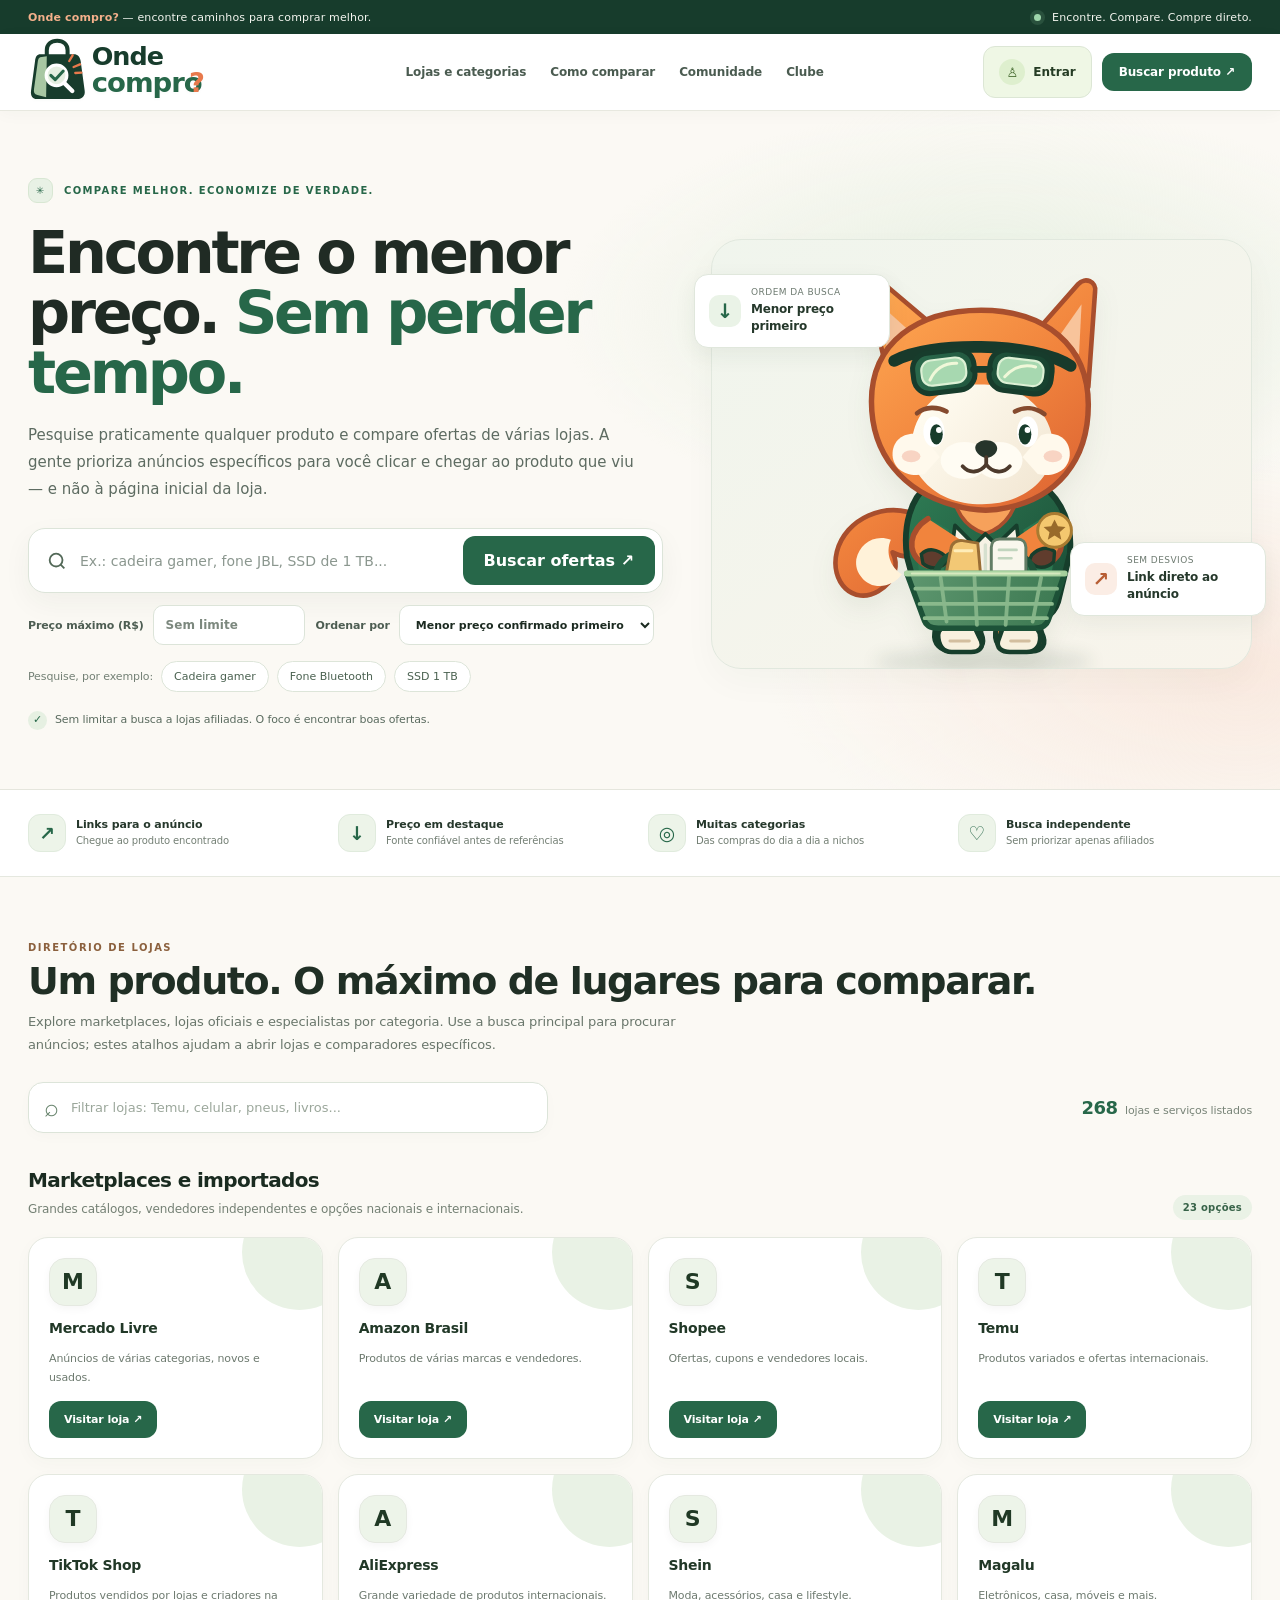
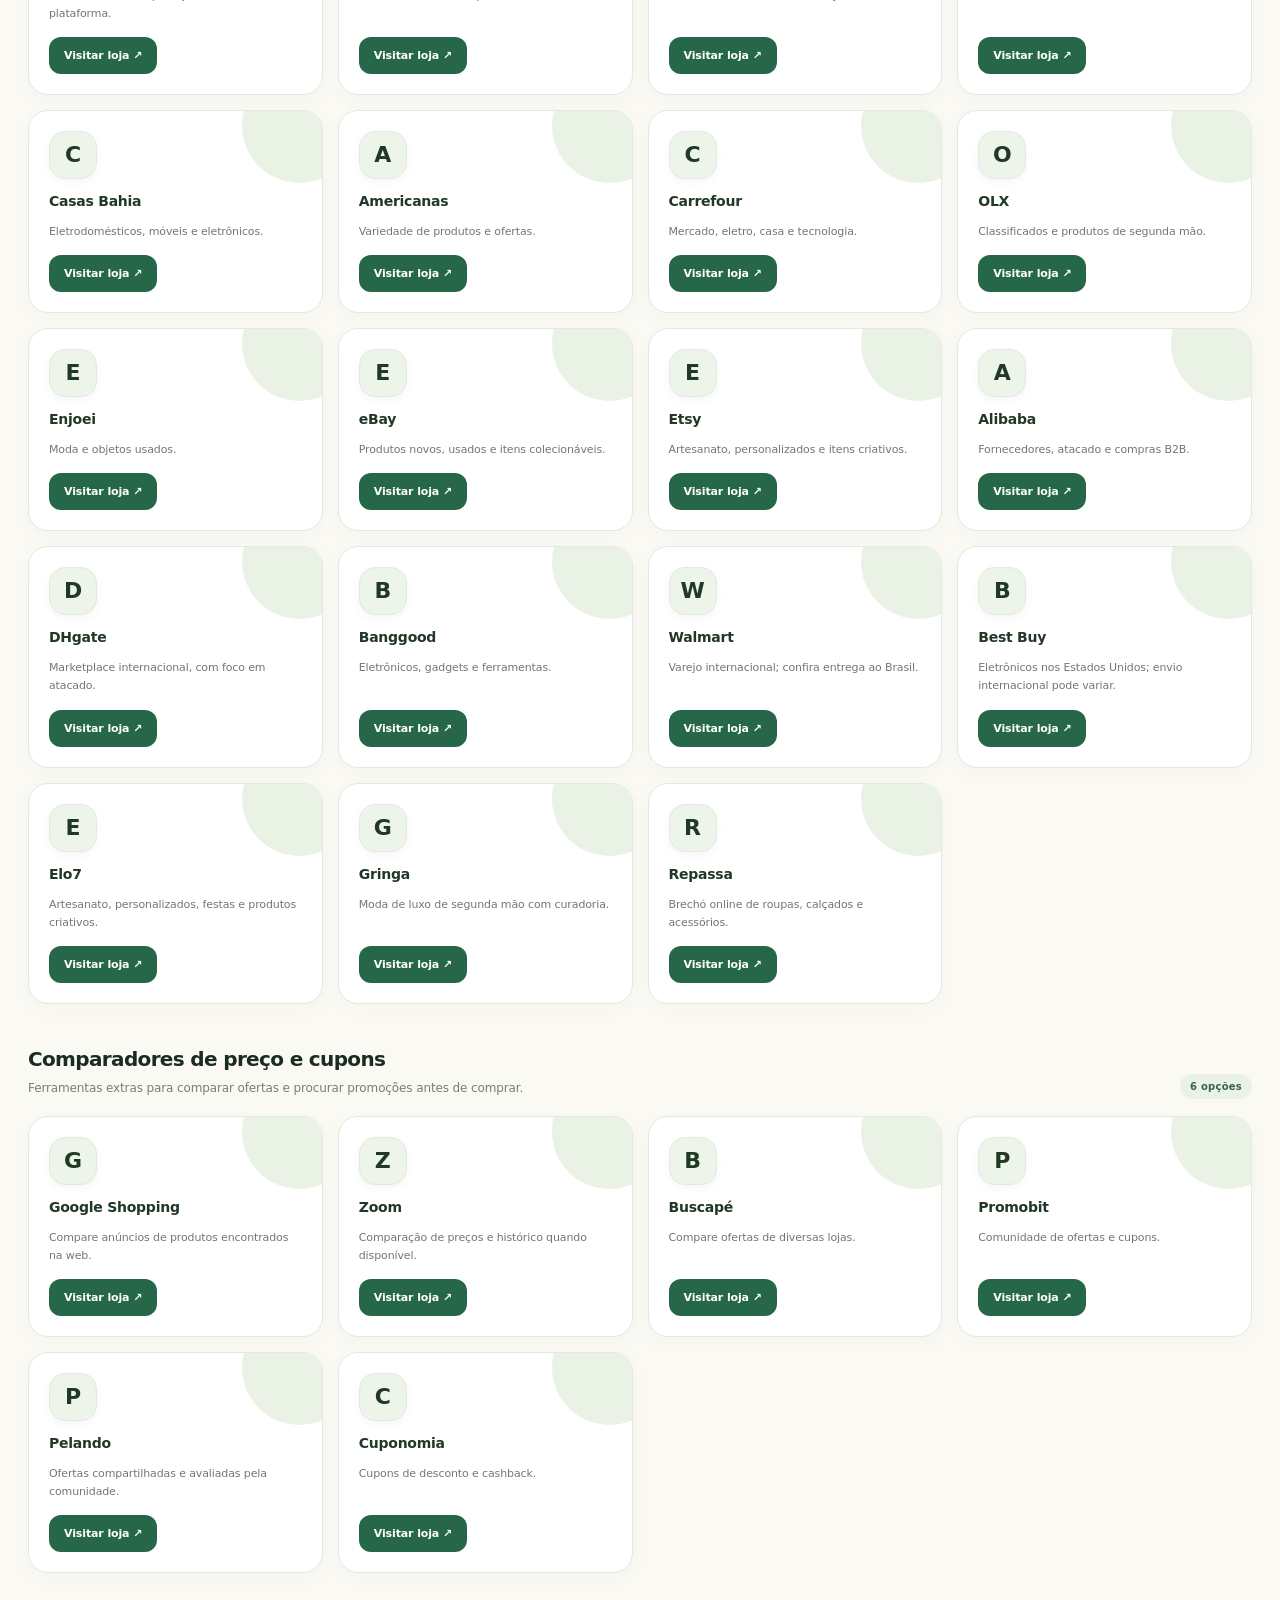
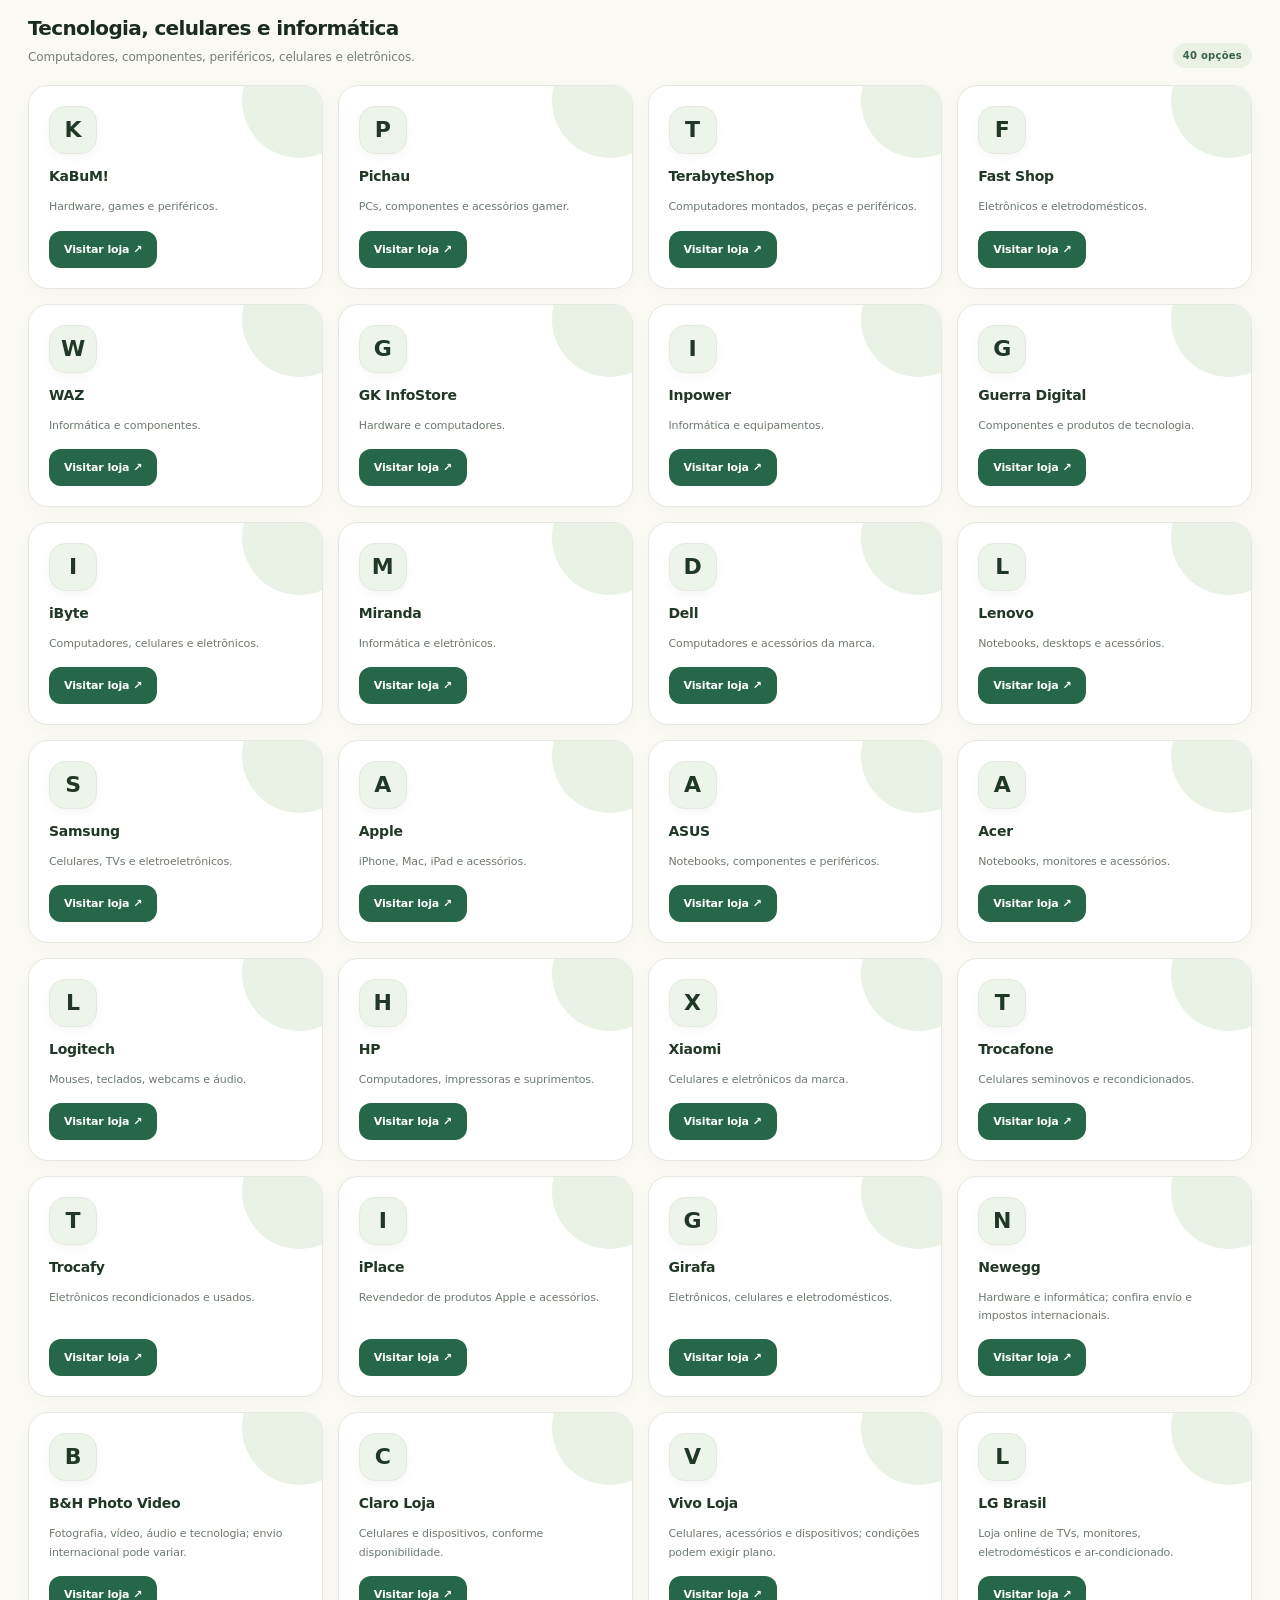
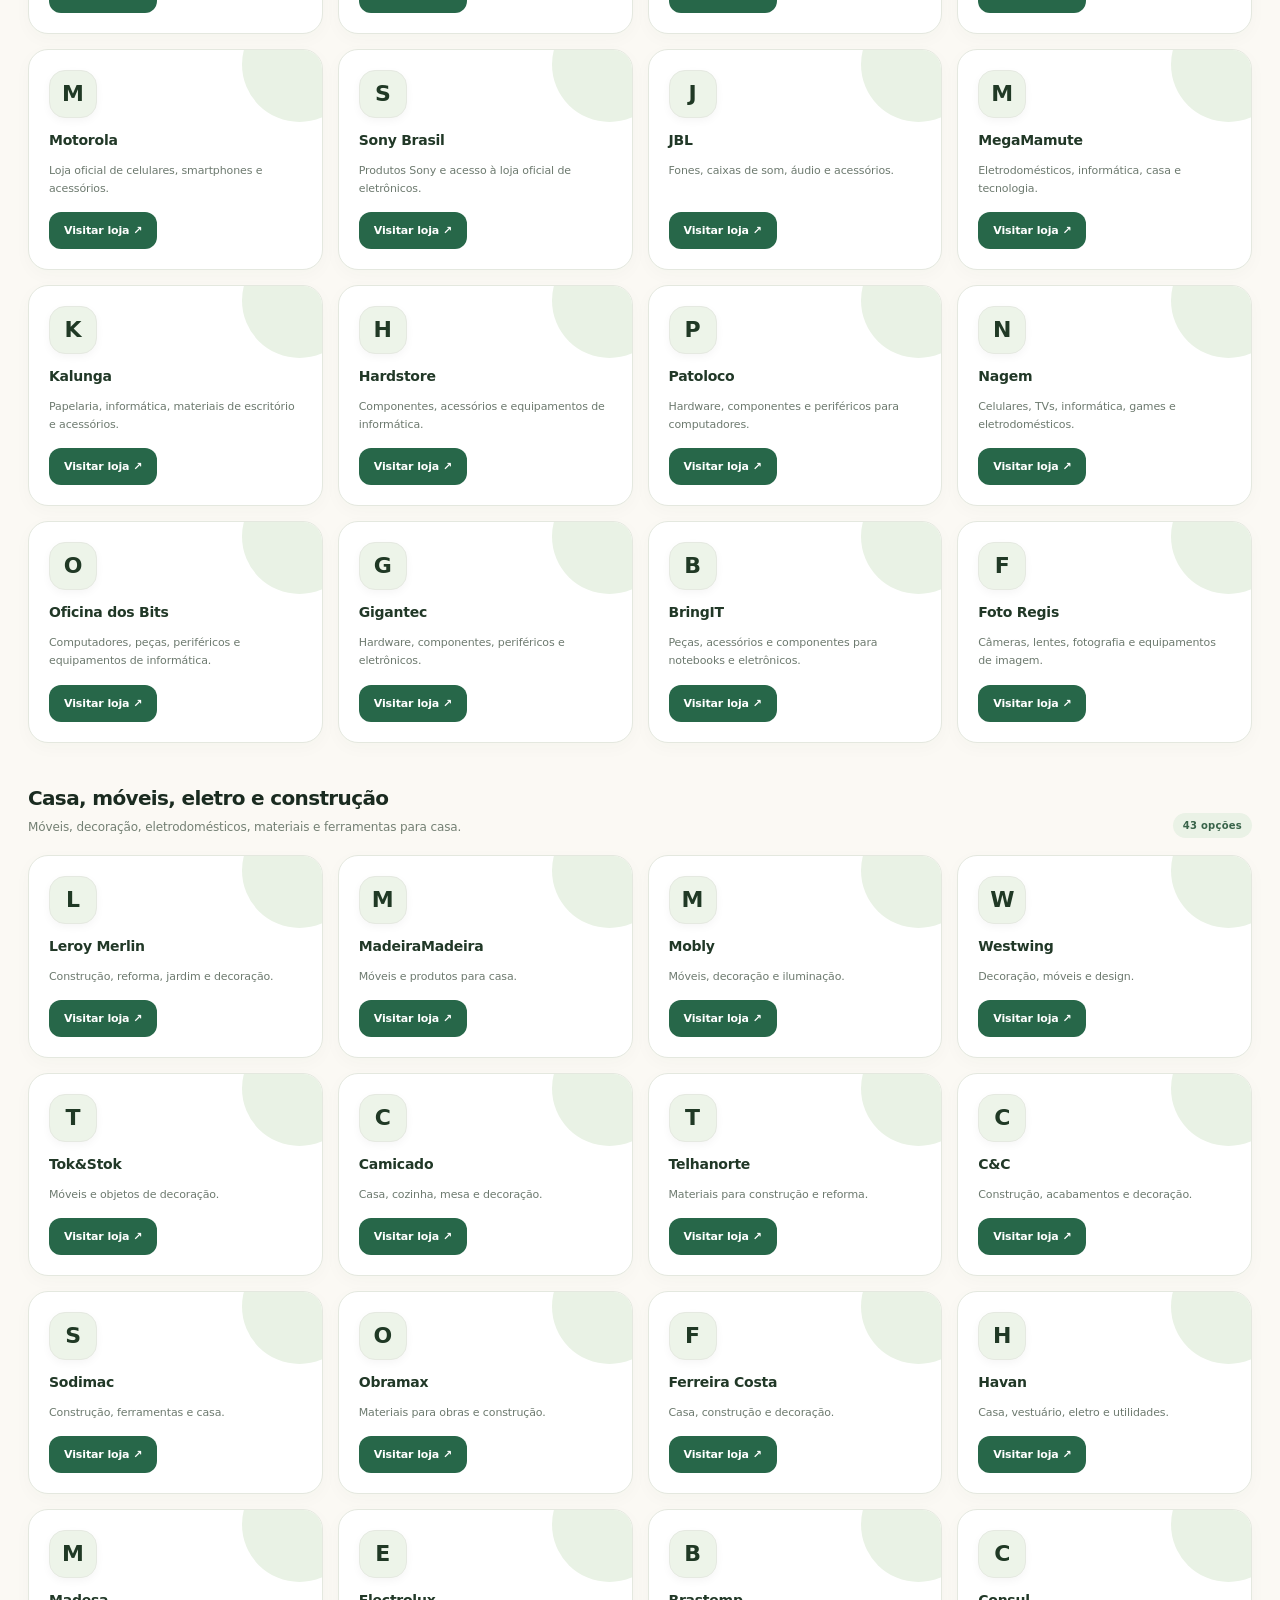
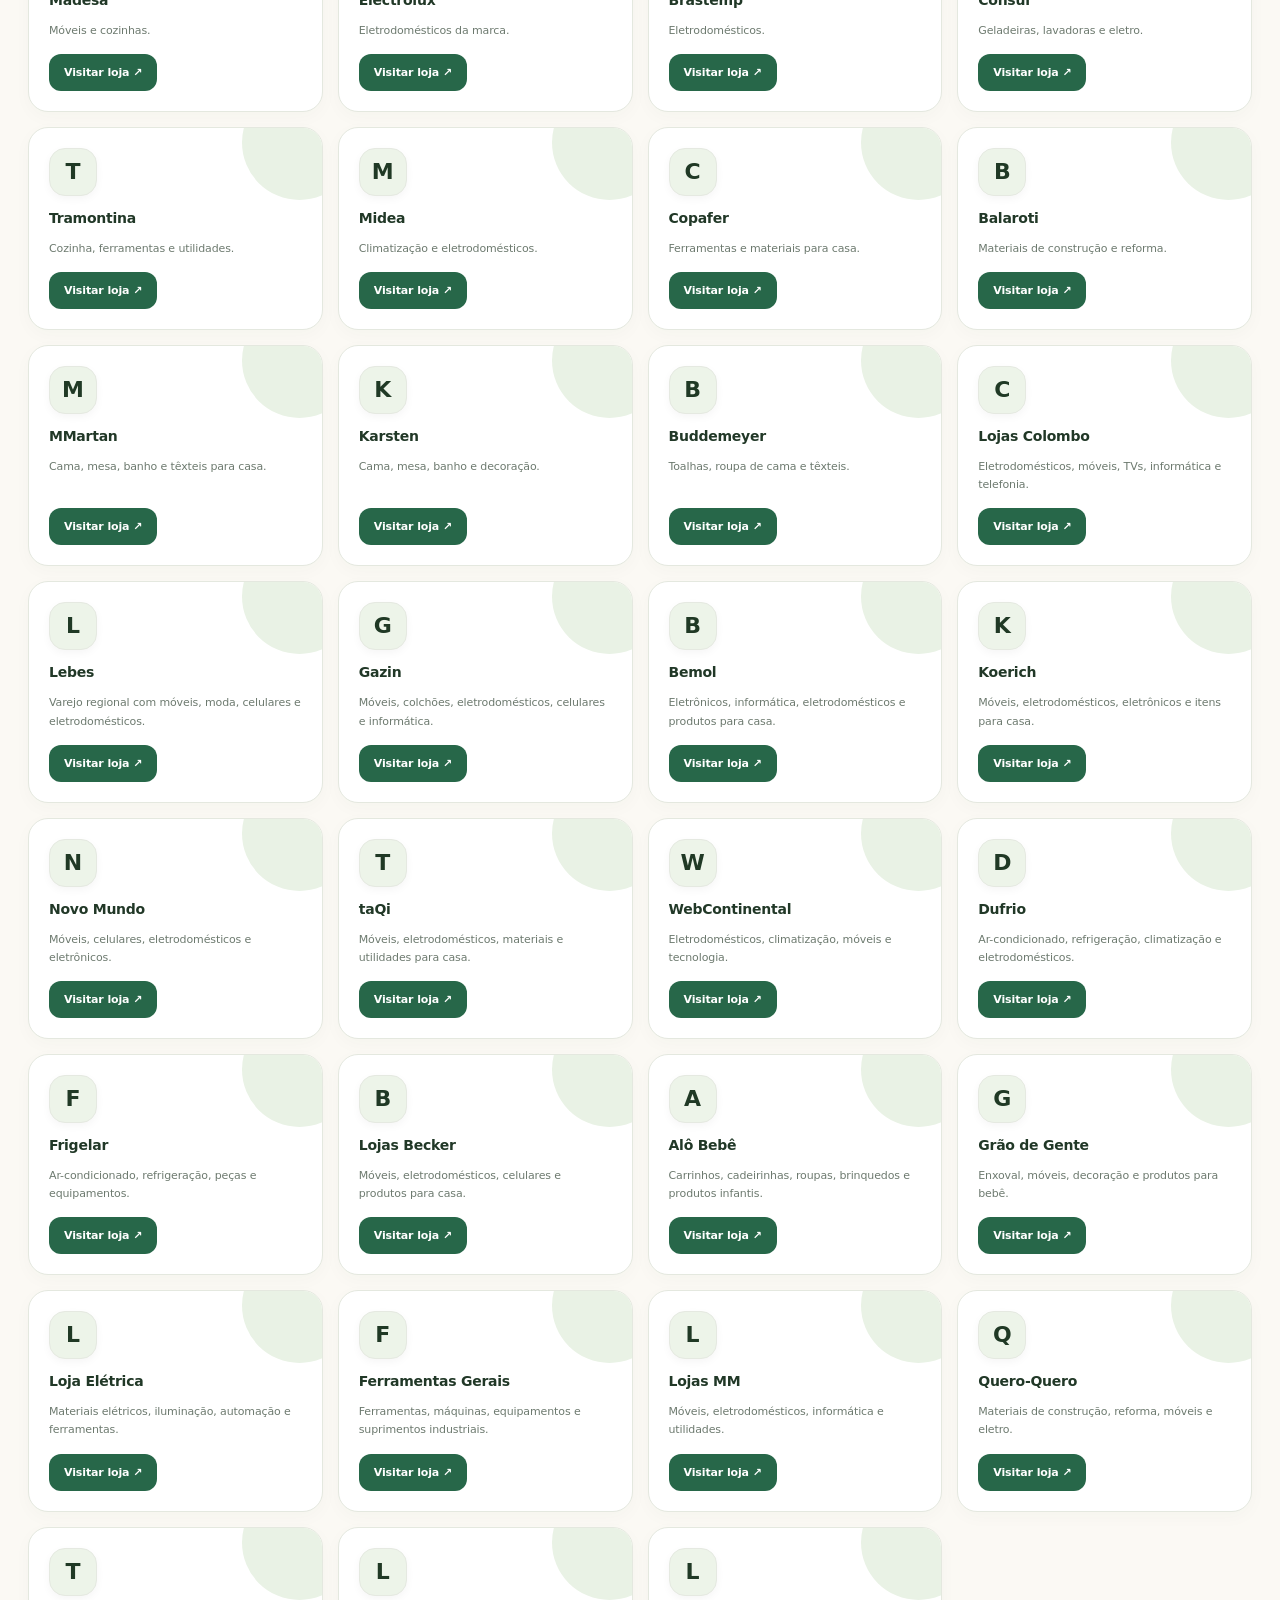
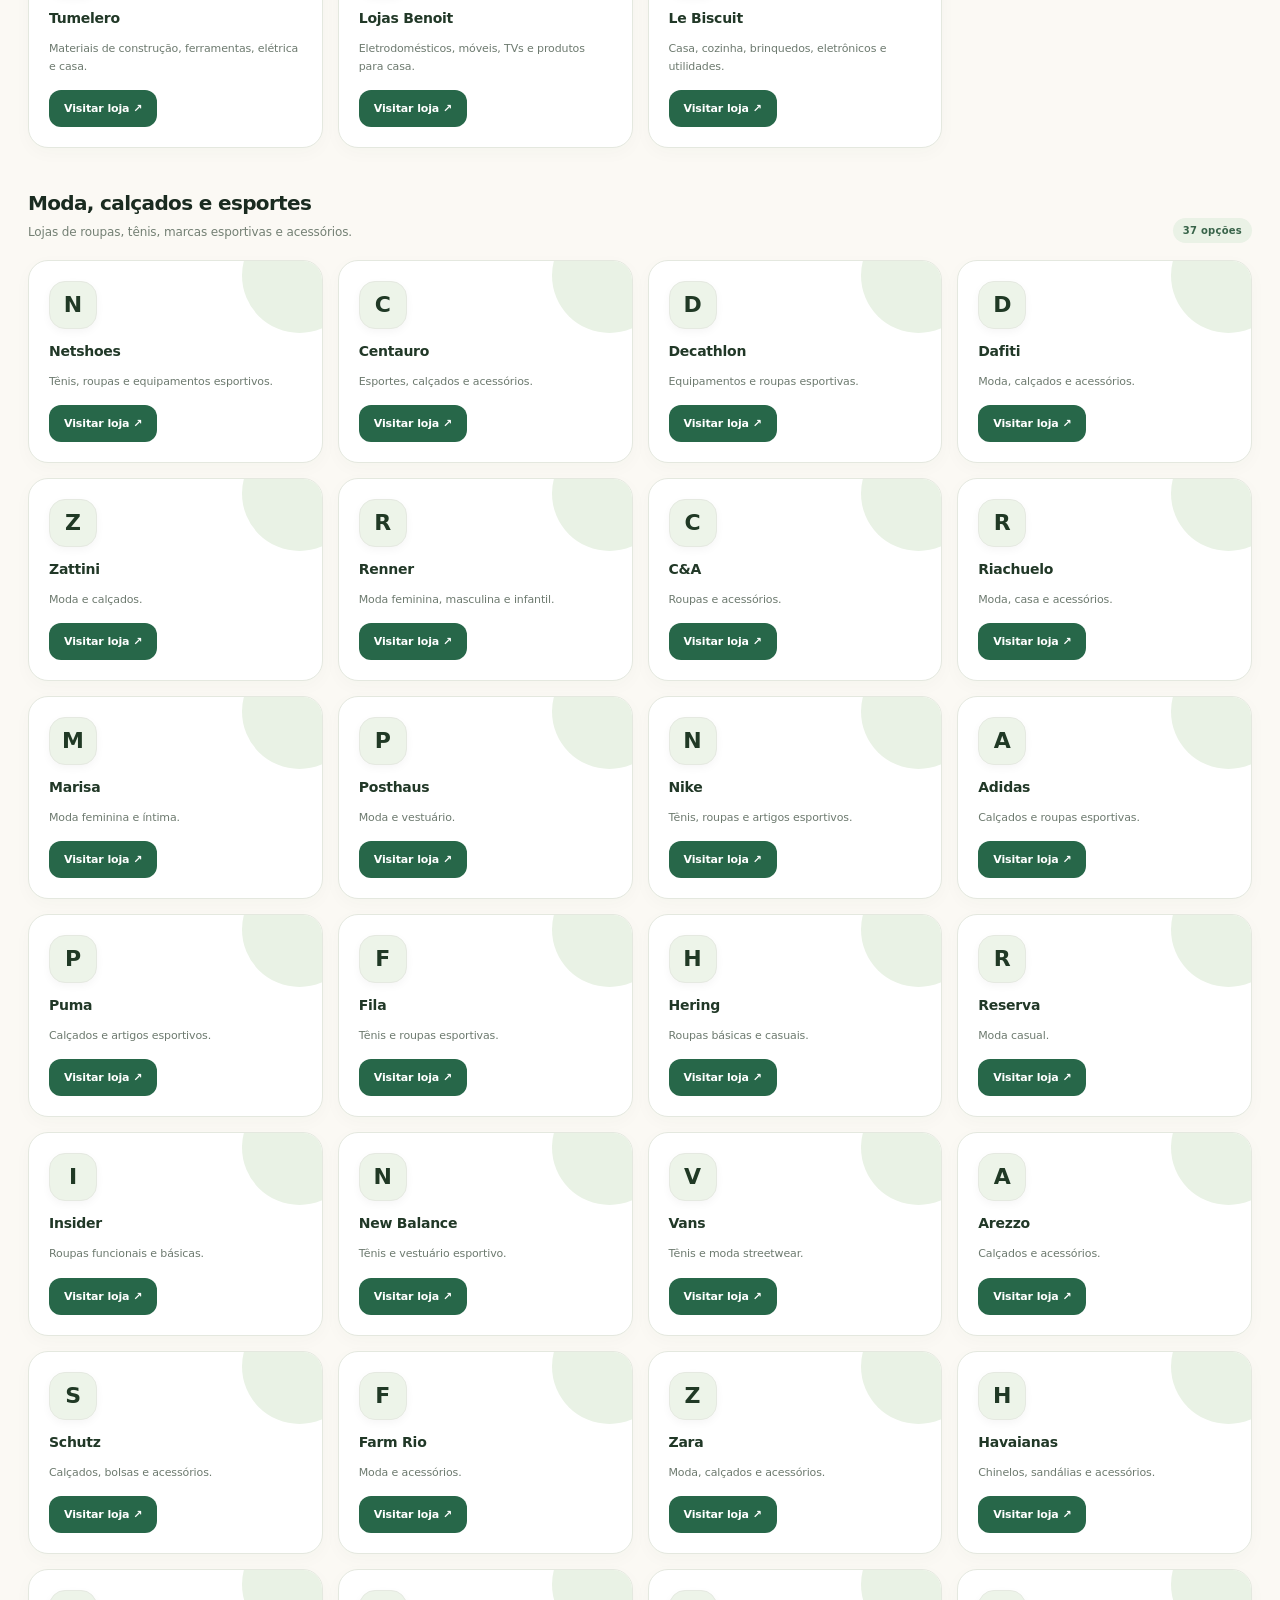
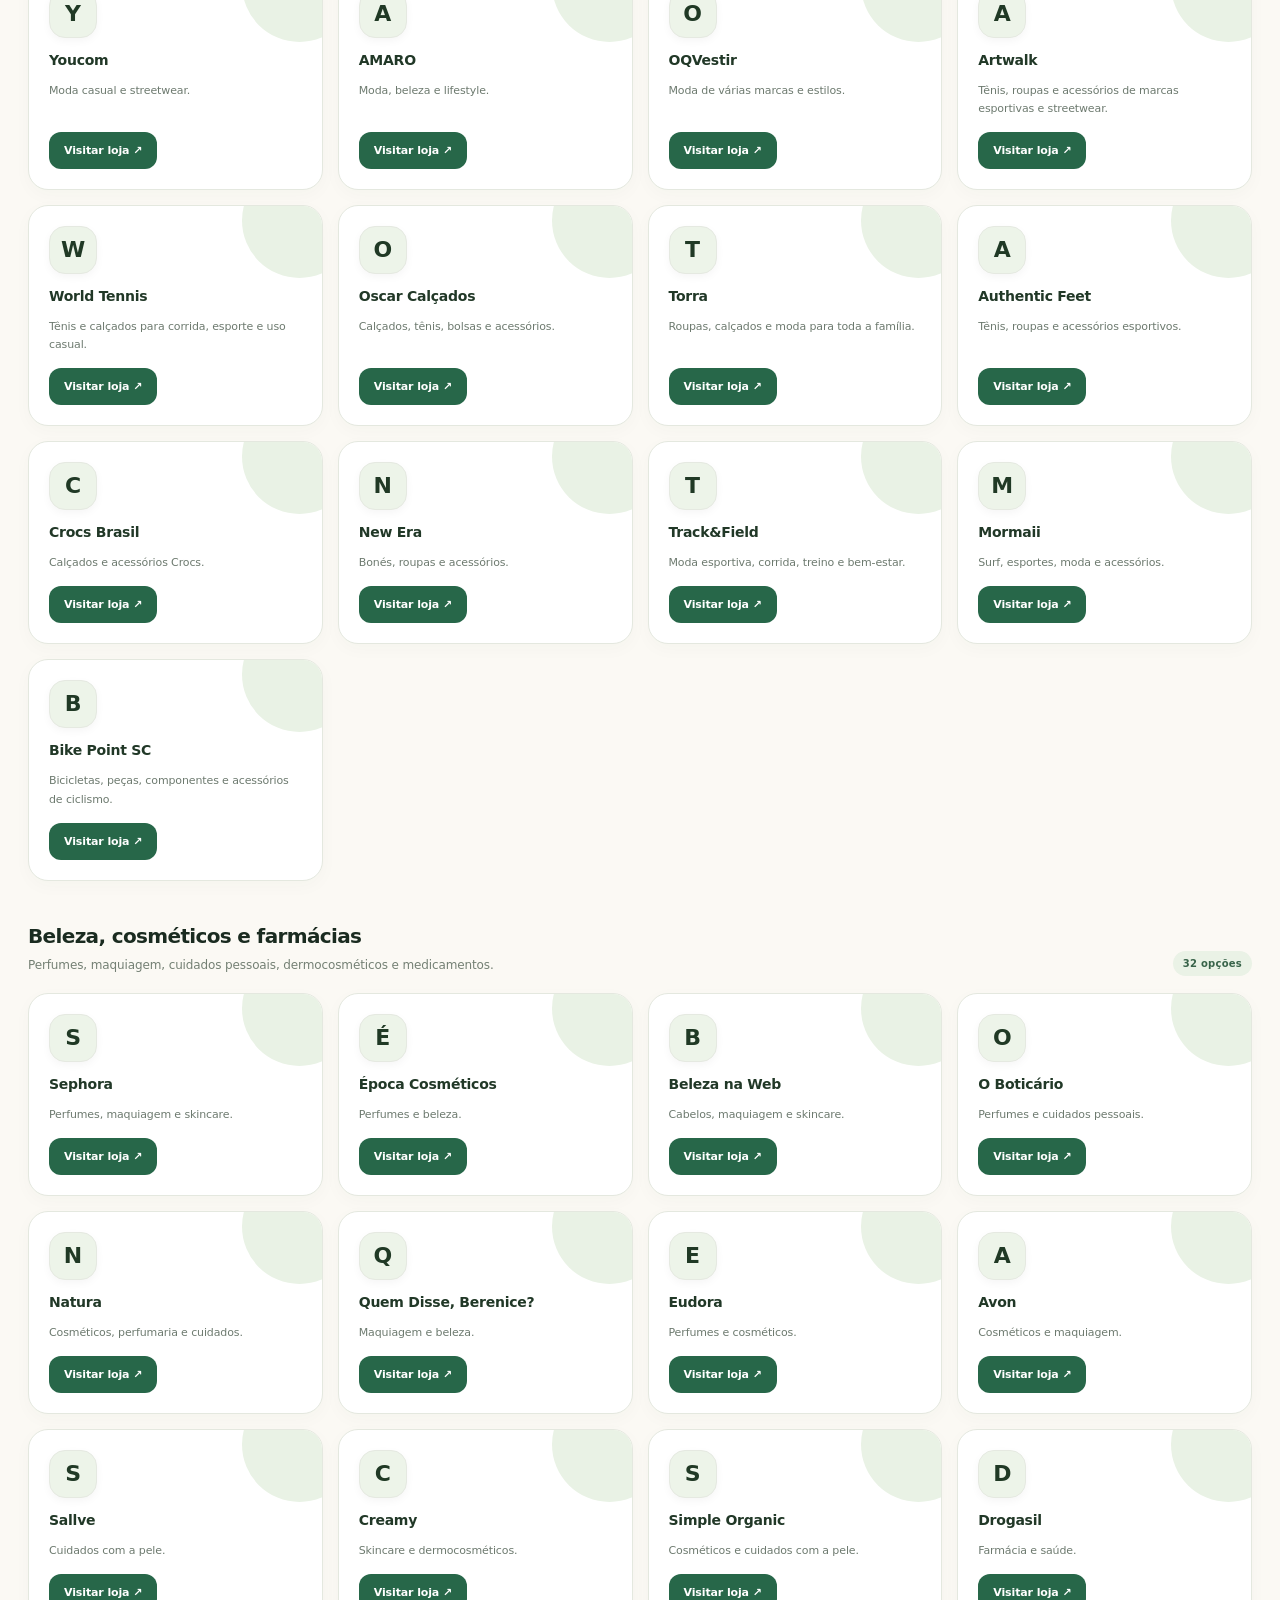
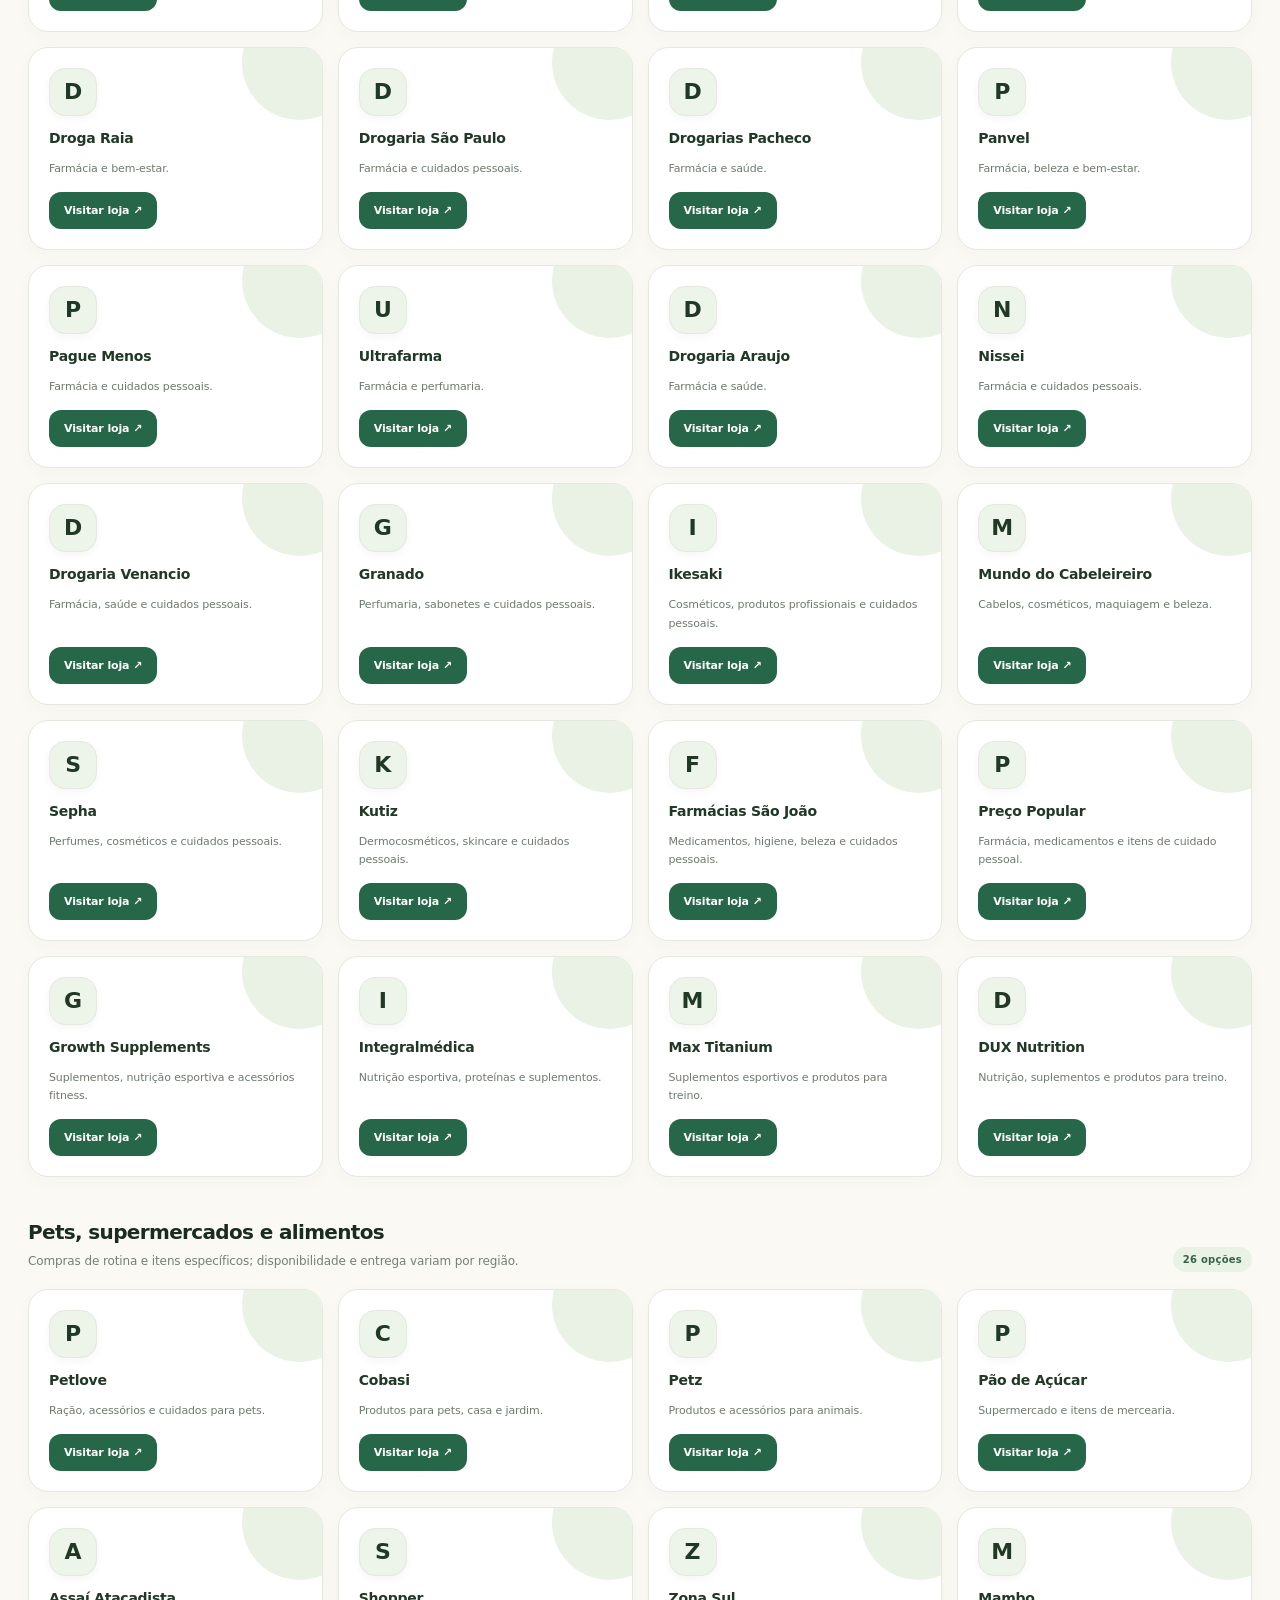
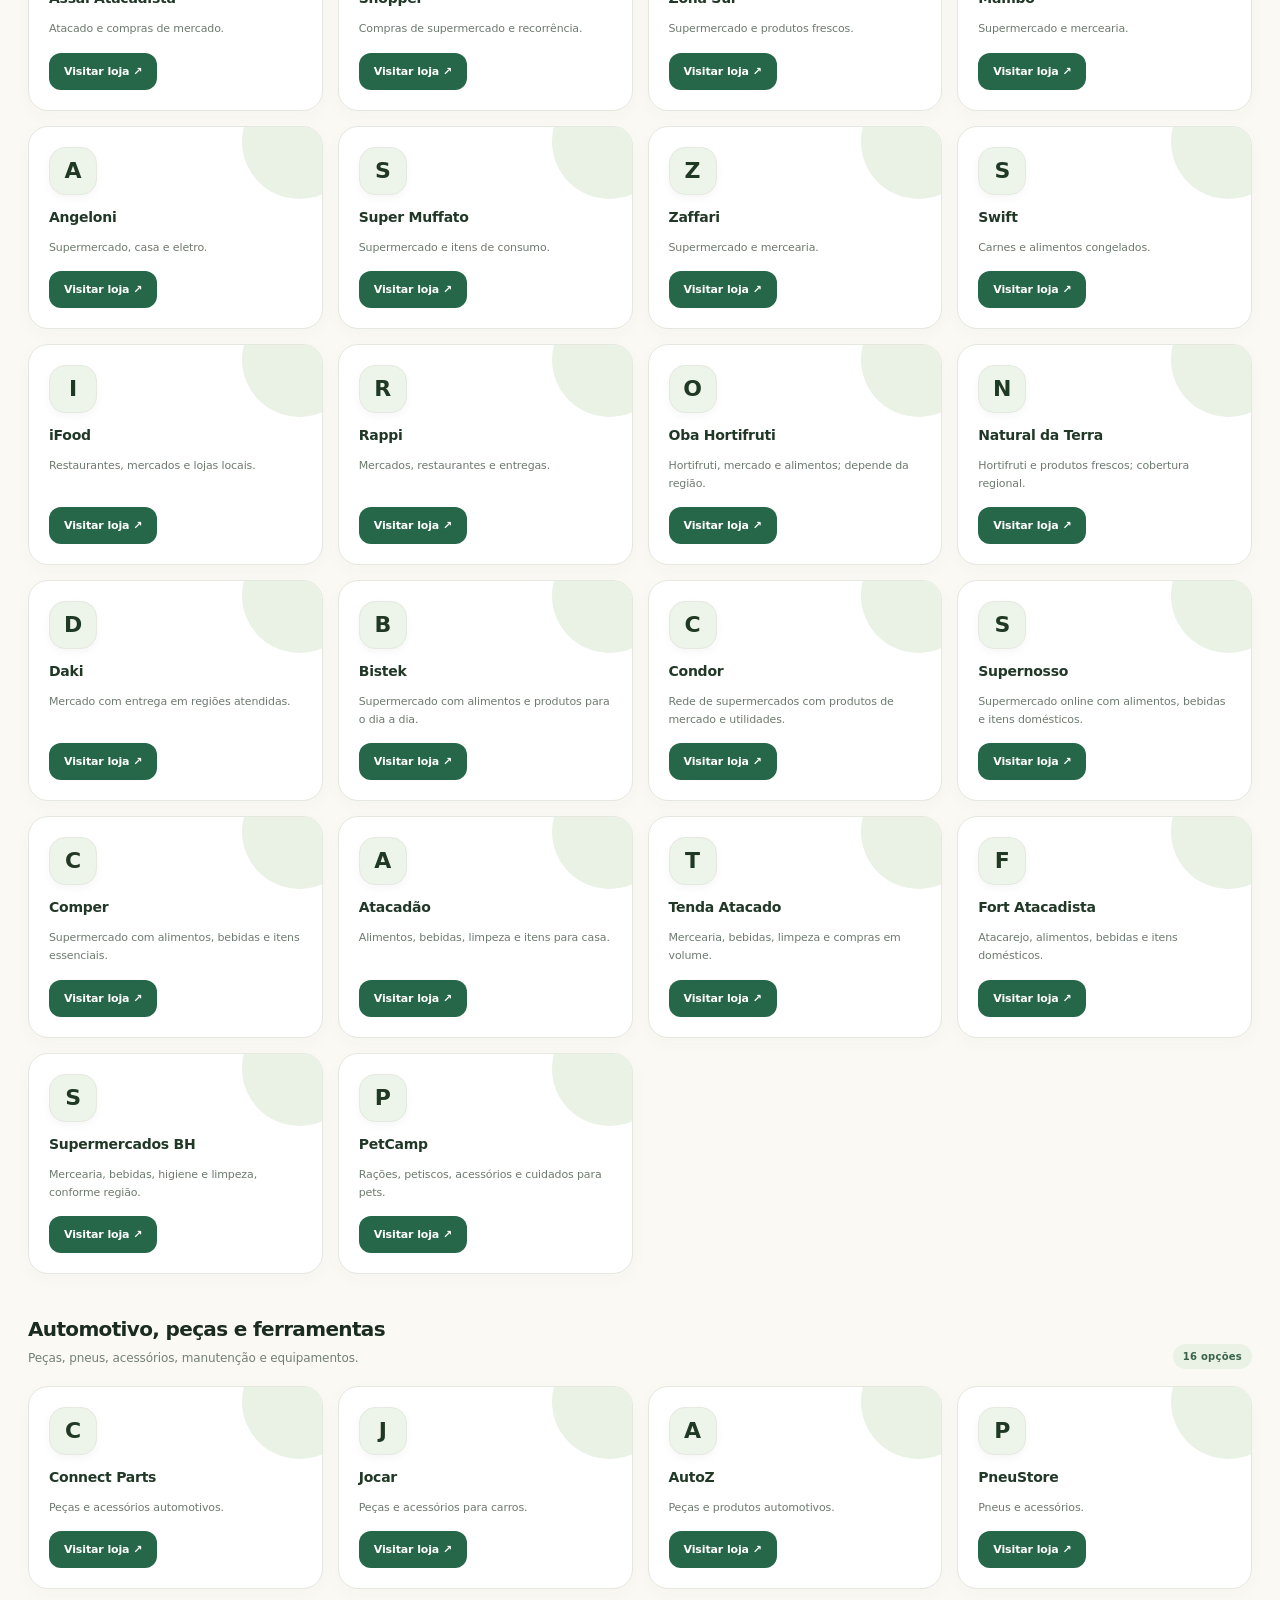
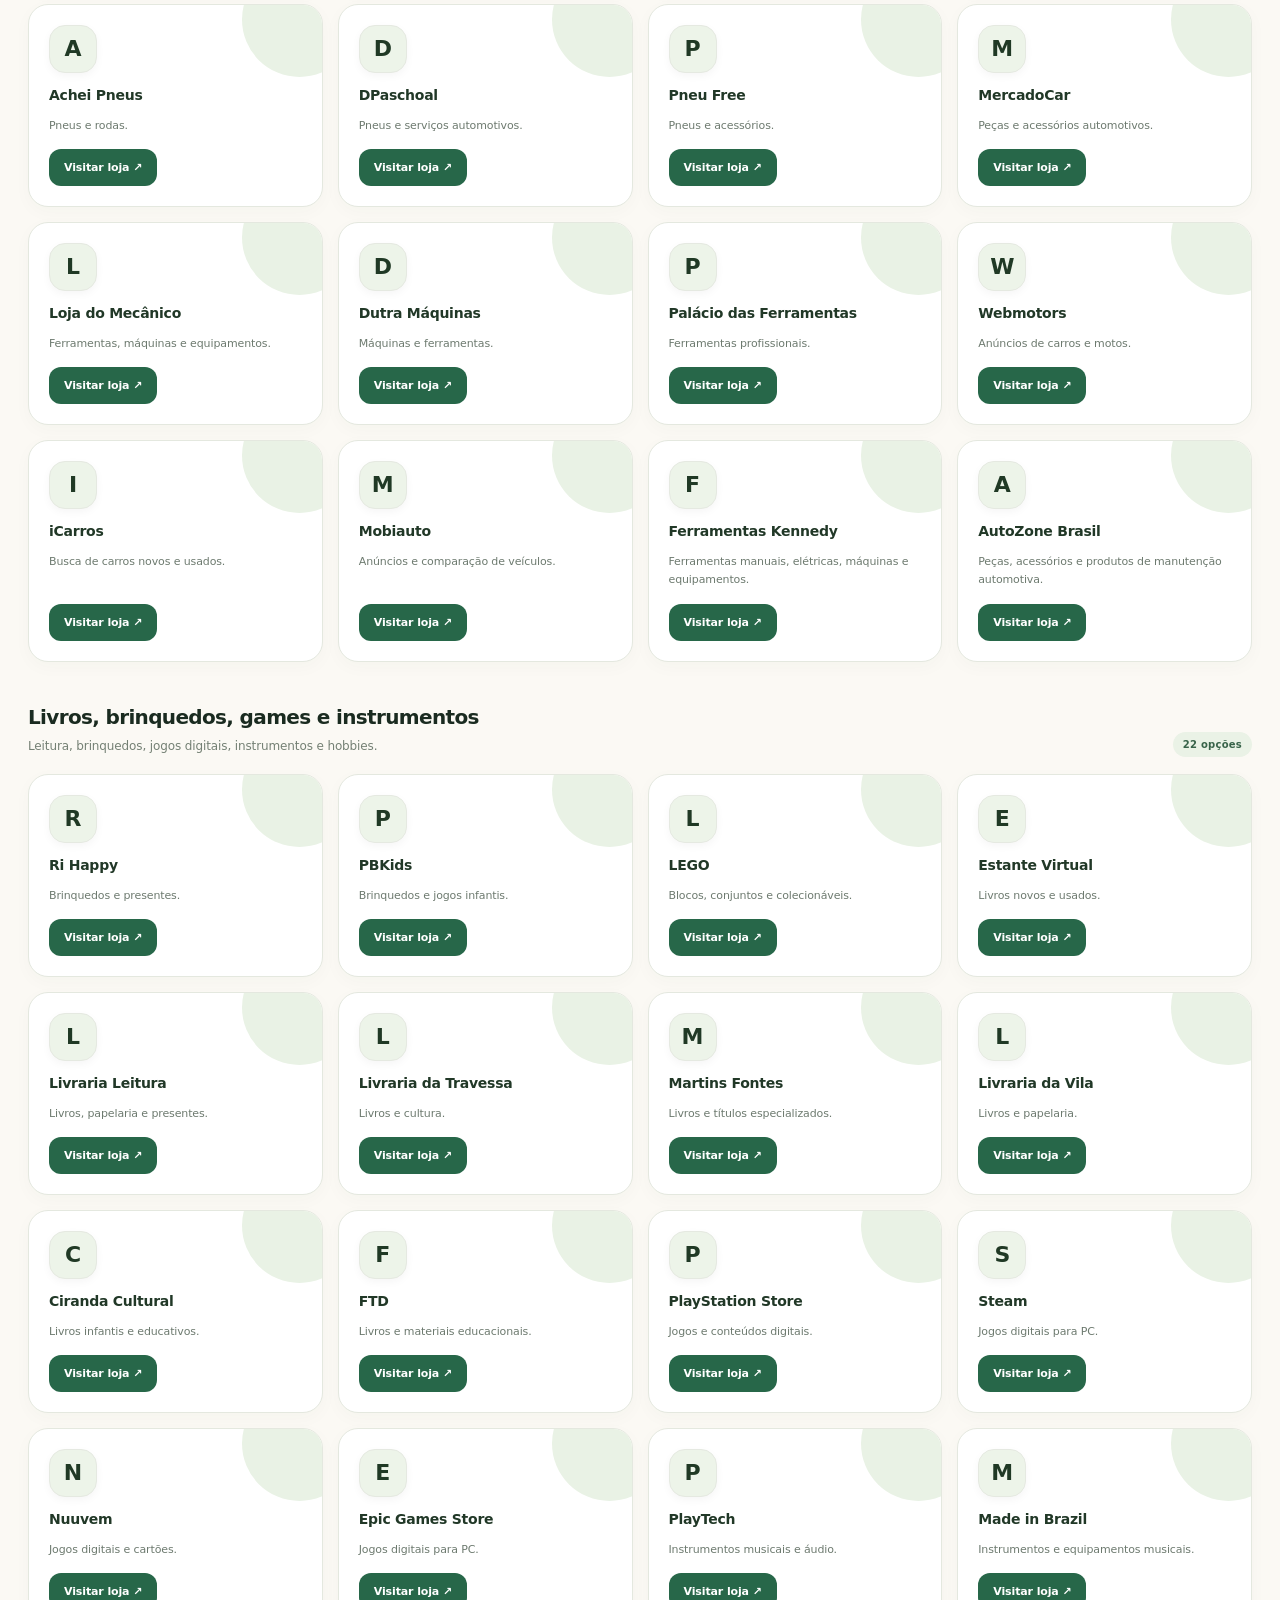
==== commit d590542b: "Clarify price sorting and enable relevance sort" ====
--- a/index.html
+++ b/index.html
@@ -827,7 +827,7 @@
         </label>
         <label>Ordenar por
           <select id="sortOrder" aria-label="Ordenar resultados">
-            <option value="price" selected>Menor preço primeiro</option>
+            <option value="price" selected>Menor preço confirmado primeiro</option>
             <option value="relevance">Mais relevantes</option>
           </select>
         </label>
@@ -847,7 +847,7 @@
 </section>
 <div class="trust-bar" aria-label="Como ajudamos você a comprar melhor"><div class="wrap trust-inner">
   <div><span class="trust-icon">↗</span><span><strong>Links para o anúncio</strong><small>Chegue ao produto encontrado</small></span></div>
-  <div><span class="trust-icon">↓</span><span><strong>Preço em destaque</strong><small>Menores valores primeiro</small></span></div>
+  <div><span class="trust-icon">↓</span><span><strong>Preço em destaque</strong><small>Fonte confiável antes de referências</small></span></div>
   <div><span class="trust-icon">◎</span><span><strong>Muitas categorias</strong><small>Das compras do dia a dia a nichos</small></span></div>
   <div><span class="trust-icon">♡</span><span><strong>Busca independente</strong><small>Sem priorizar apenas afiliados</small></span></div>
 </div></div>
@@ -1103,7 +1103,7 @@
 appendChatMessage('assistant','Oi! Posso ajudar a entender quais preços foram encontrados, explicar os indícios de uma oferta e comparar o que realmente importa. Vou separar informações encontradas de estimativas — sem inventar valores.');
 }
 if(chatSend)chatSend.disabled=false;
-if(chatInput)chatInput.value='';
+if(chatInput){chatInput.disabled=false;chatInput.value='';}
 if(chatQuickPrompts)chatQuickPrompts.forEach(function(button){button.disabled=false;});
 }
 async function sendShoppingChat(rawMessage){
@@ -1243,15 +1243,23 @@
 const a=document.createElement('a');a.className='result-link';a.href=href;a.target='_blank';a.rel=affiliateHref?'sponsored nofollow noopener noreferrer':'nofollow noopener noreferrer';a.textContent='Ver produto na loja ↗';
 article.append(photoWrap,top,kind,p,priceLine,priceMeta,reason,ask,a);grid.append(article);
 });
-const priced=items.filter(function(item){return (typeof item.priceValue==='number'&&Number.isFinite(item.priceValue))||(typeof item.priceMin==='number'&&Number.isFinite(item.priceMin));});
-if(priced.length){
-title.textContent='Menores preços encontrados para: '+q;
-subtitle.textContent='Preços obtidos por API e dados estruturados aparecem com fonte identificada; faixas e menções indexadas ficam marcadas. Os links abrem páginas específicas dos produtos.';
+const currentPrices=items.filter(function(item){return (item.priceSource==='listing'||item.priceSource==='page_live')&&typeof item.priceValue==='number'&&Number.isFinite(item.priceValue);});
+const pageRanges=items.filter(function(item){return item.priceSource==='page_range'&&typeof item.priceMin==='number'&&Number.isFinite(item.priceMin)&&typeof item.priceMax==='number'&&Number.isFinite(item.priceMax);});
+const indexedReferences=items.filter(function(item){return (item.priceSource==='snippet'||item.priceSource==='snippet_range')&&typeof item.priceMin==='number'&&Number.isFinite(item.priceMin);});
+if(currentPrices.length){
+title.textContent='Preços identificados para: '+q;
+subtitle.textContent='Valores consultados na API ou encontrados nos dados da página aparecem primeiro; faixas publicadas e referências indexadas são marcadas separadamente.';
+}else if(pageRanges.length){
+title.textContent='Faixas de preço publicadas para: '+q;
+subtitle.textContent='Estas fontes publicam uma faixa, não um único preço. Confirme a variante selecionada e o total no checkout.';
+}else if(indexedReferences.length){
+title.textContent='Referências de preço para: '+q;
+subtitle.textContent='Só encontramos valores em trechos indexados, que podem estar desatualizados. O chat pode ajudar a avaliar referências, sem tratá-las como preços garantidos.';
 }else{
 title.textContent='Ofertas diretas encontradas para: '+q;
 subtitle.textContent='Encontramos páginas de produto, mas nenhuma informou preço confiável. Use o chat para avaliar referências sem tratar estimativas como valores garantidos.';
 }
-setStatus('A posição indica relevância estimada, não uma garantia de menor preço. Fotos e preços podem estar incompletos; confira frete, estoque, vendedor, condição do produto e garantia na loja.'+(items.slice(0,3).some(function(item){return item.isAffiliate===true&&safeUrl(item.affiliateUrl);})?' Alguns links são comissionados: se você comprar por eles, o Onde compro? pode receber uma comissão sem custo adicional para você.':'' )+(items.slice(0,3).some(function(item){return item.isAffiliate===true&&item.affiliateProgram==='Amazon Associados'&&safeUrl(item.affiliateUrl);})?' Como Associado da Amazon, ganho com compras qualificadas.':''),'');
+setStatus('A ordem prioriza fontes de preço mais confiáveis e depois o menor valor dentro de cada grupo; isso não garante o menor preço de toda a internet. Confira frete, estoque, vendedor, condição do produto e garantia na loja.'+(items.slice(0,3).some(function(item){return item.isAffiliate===true&&safeUrl(item.affiliateUrl);})?' Alguns links são comissionados: se você comprar por eles, o Onde compro? pode receber uma comissão sem custo adicional para você.':'' )+(items.slice(0,3).some(function(item){return item.isAffiliate===true&&item.affiliateProgram==='Amazon Associados'&&safeUrl(item.affiliateUrl);})?' Como Associado da Amazon, ganho com compras qualificadas.':''),'');
 }
 
 async function showResults(rawQuery){
@@ -1296,9 +1304,11 @@
     const bp=typeof b.priceValue==='number'&&Number.isFinite(b.priceValue)?b.priceValue:(typeof b.priceMin==='number'&&Number.isFinite(b.priceMin)?b.priceMin:Infinity);
     return ap-bp;
   });
+}else if(sortOrderInput&&sortOrderInput.value==='relevance'){
+  results.sort(function(a,b){return (Number(b.relevance)||0)-(Number(a.relevance)||0);});
 }
 if(!results.length){
-makeFallback(q,maxPrice!==null?'Não encontramos anúncios com preço confirmado de até R$ '+maxPrice.toLocaleString('pt-BR',{minimumFractionDigits:2,maximumFractionDigits:2})+'. Para respeitar seu limite, exibimos apenas resultados com preço identificado.':'Não encontramos páginas diretas suficientes para esta pesquisa. Tente outra descrição ou continue nas lojas abaixo.');
+makeFallback(q,maxPrice!==null?'Não encontramos preços de fonte confiável nem faixas publicadas inteiramente dentro de R$ '+maxPrice.toLocaleString('pt-BR',{minimumFractionDigits:2,maximumFractionDigits:2})+'. Valores citados apenas em trechos indexados não são usados para afirmar que uma oferta cabe no orçamento.':'Não encontramos páginas diretas suficientes para esta pesquisa. Tente outra descrição ou continue nas lojas abaixo.');
 return;
 }
 setShoppingChatContext(q,results.slice(0,3));
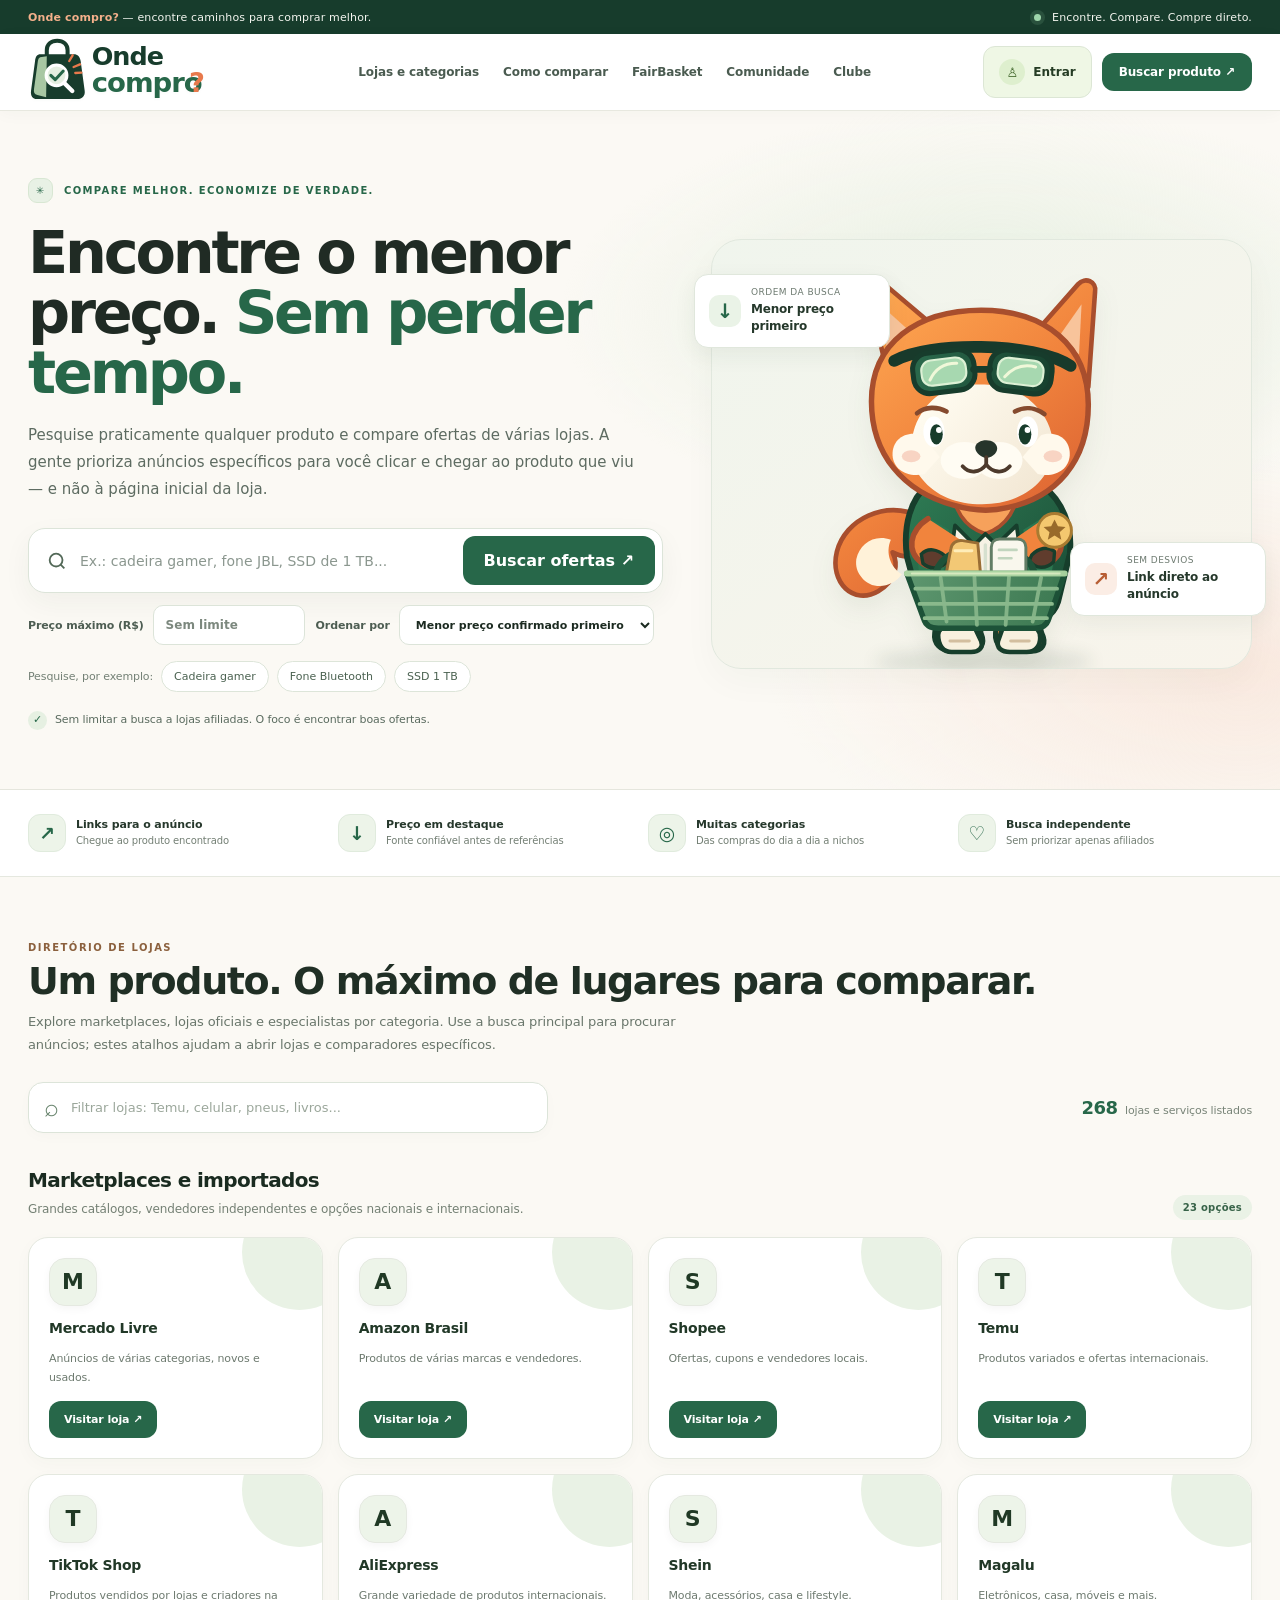
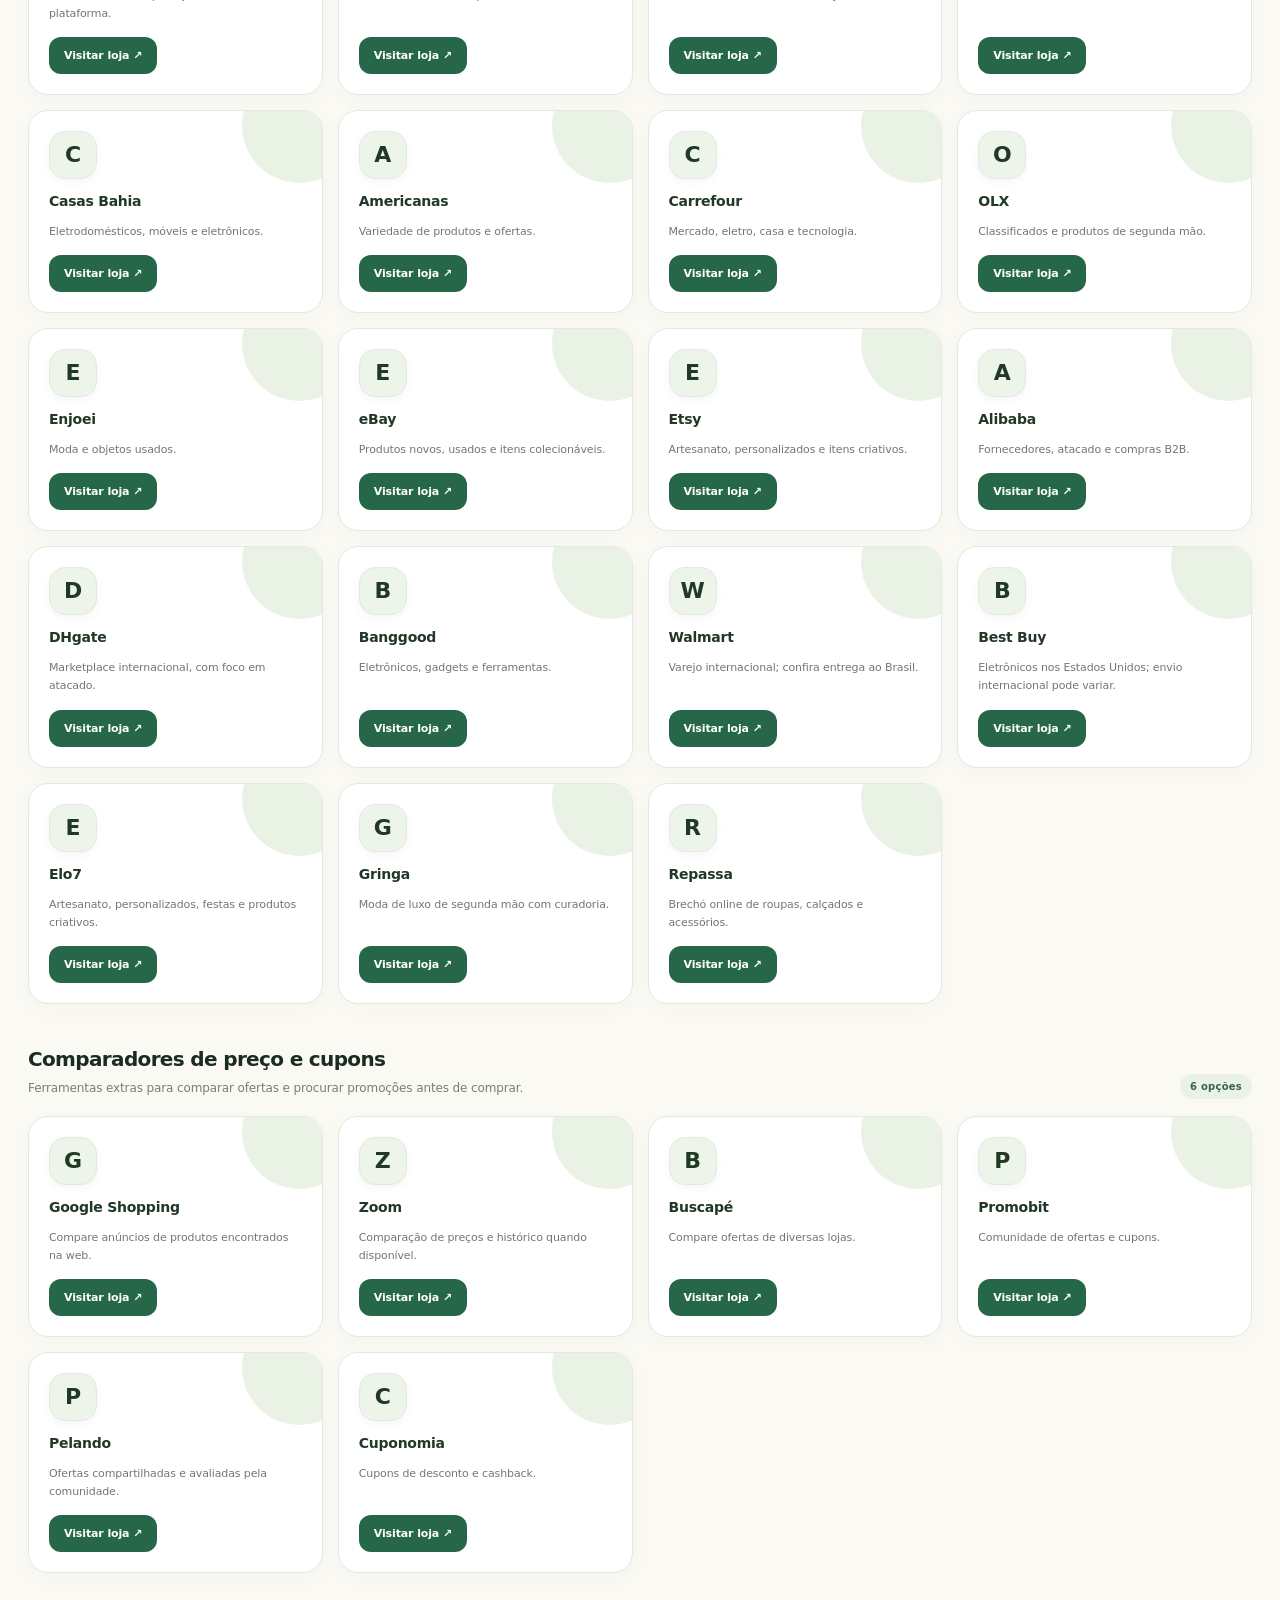
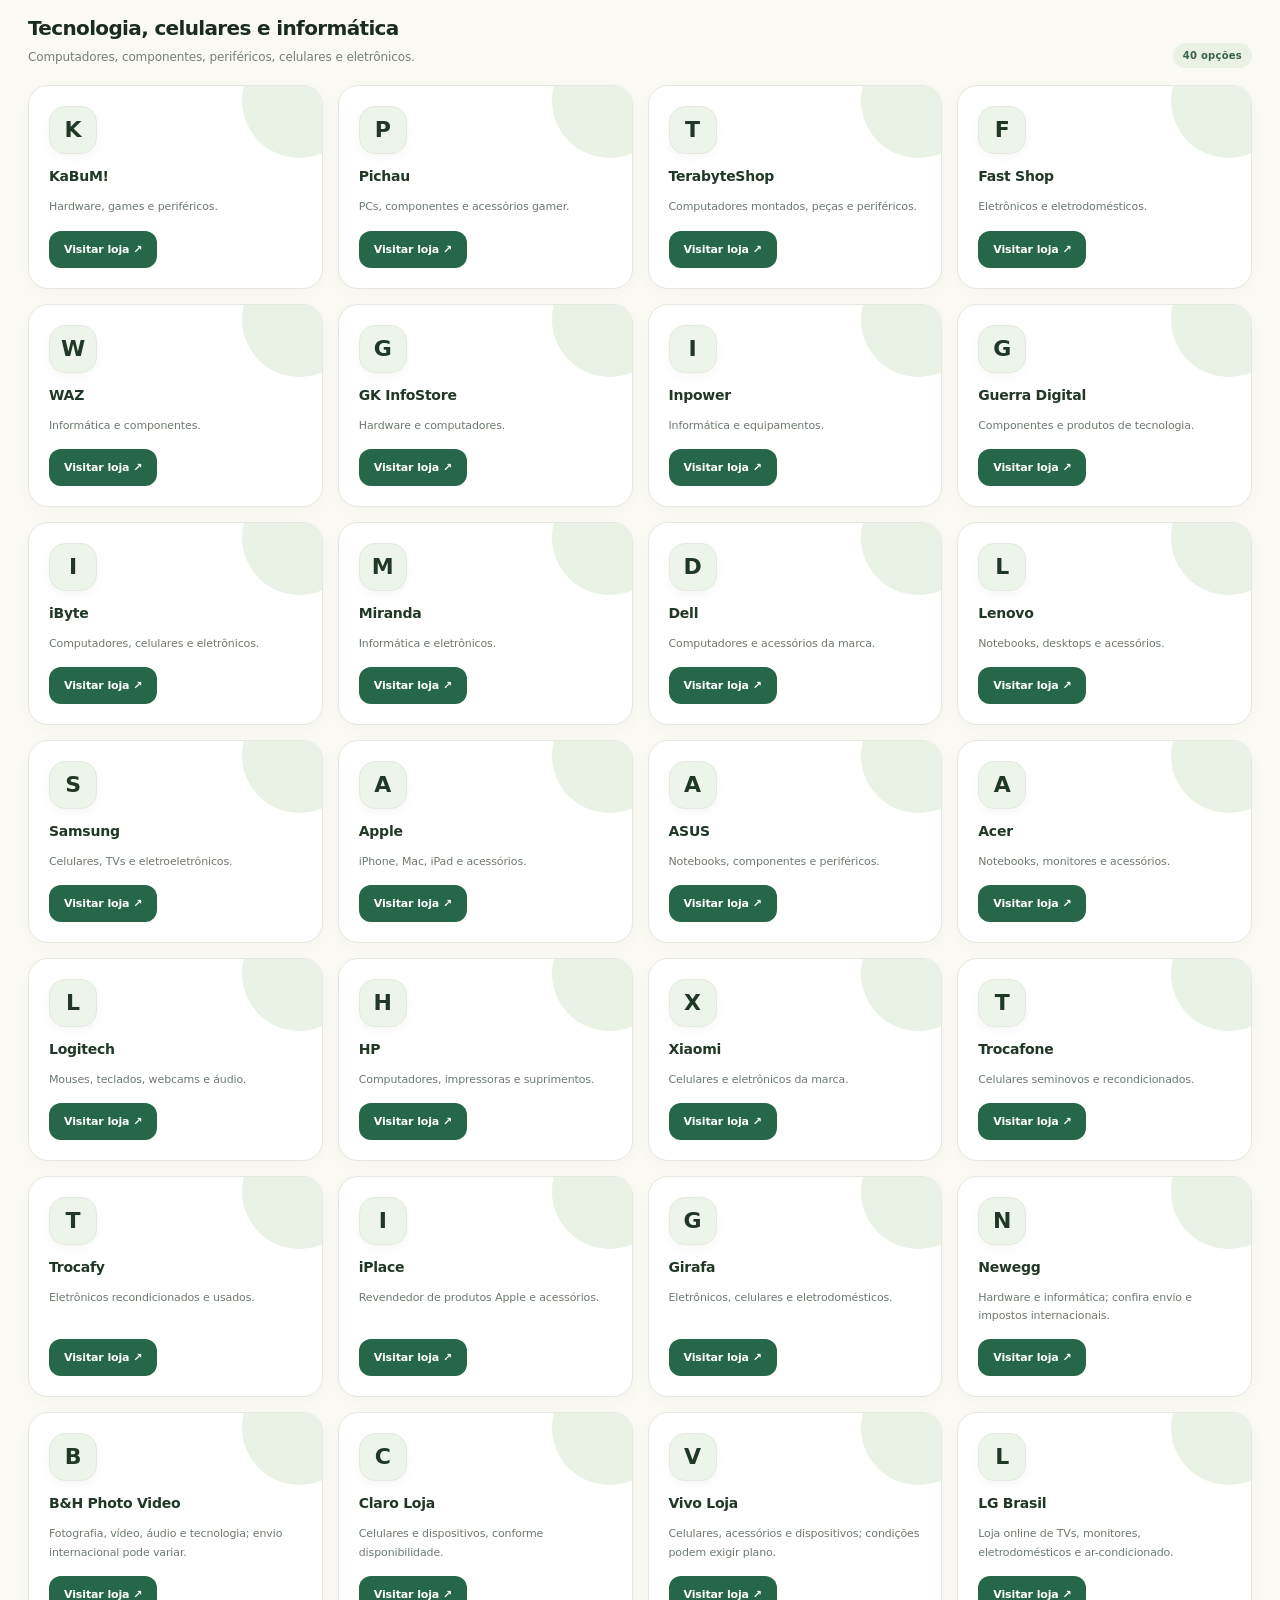
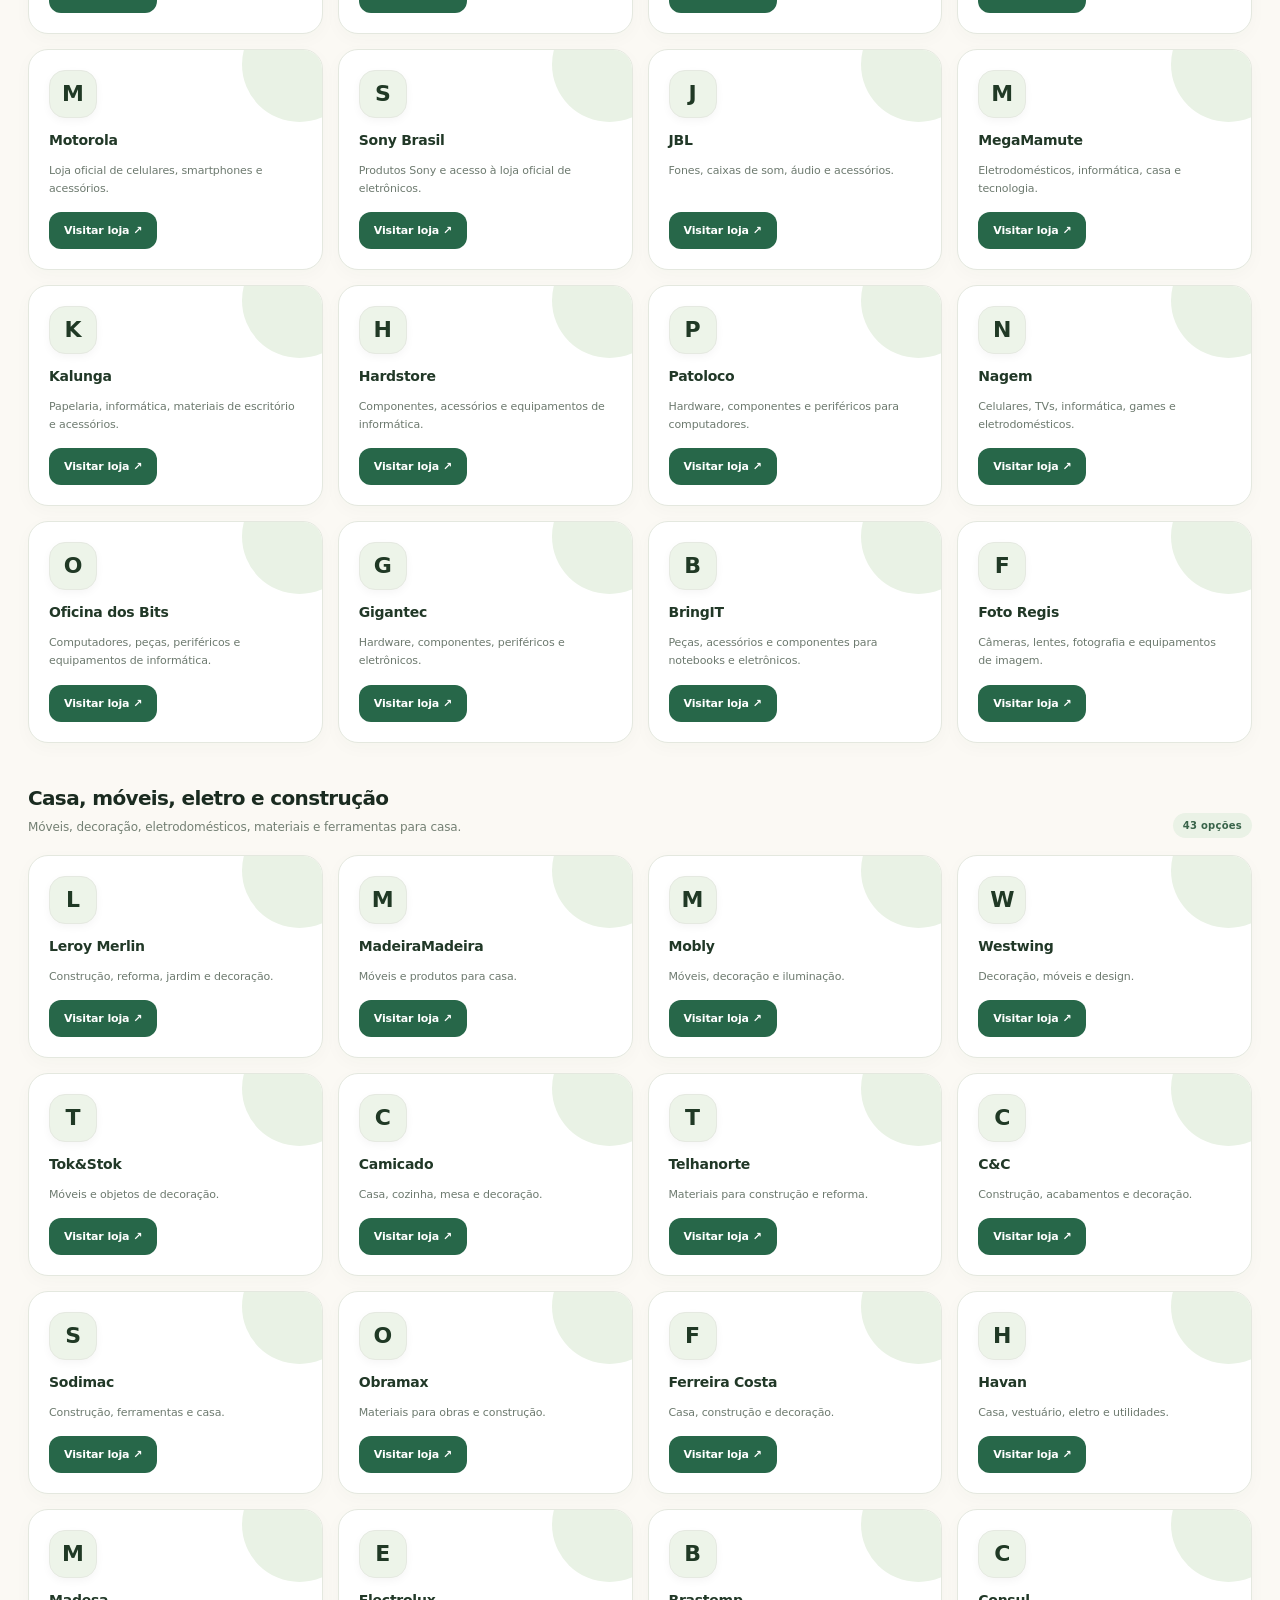
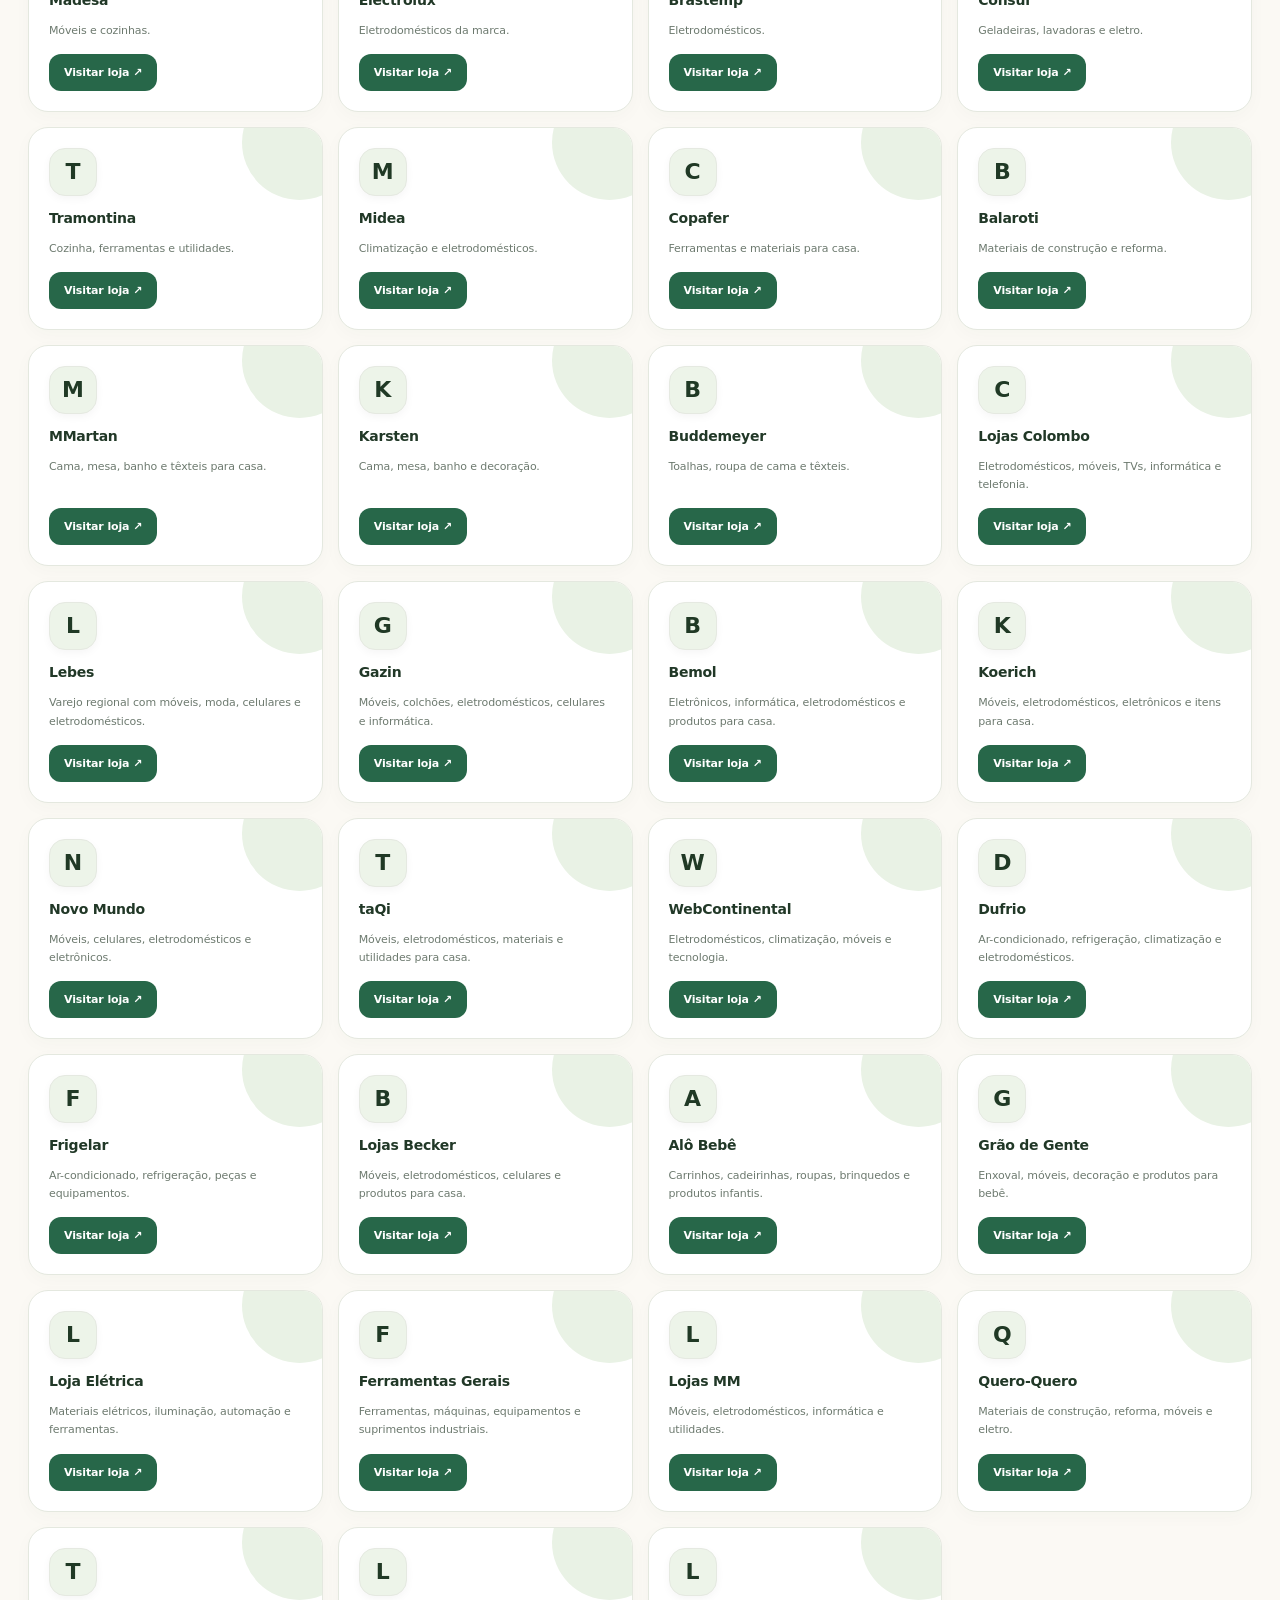
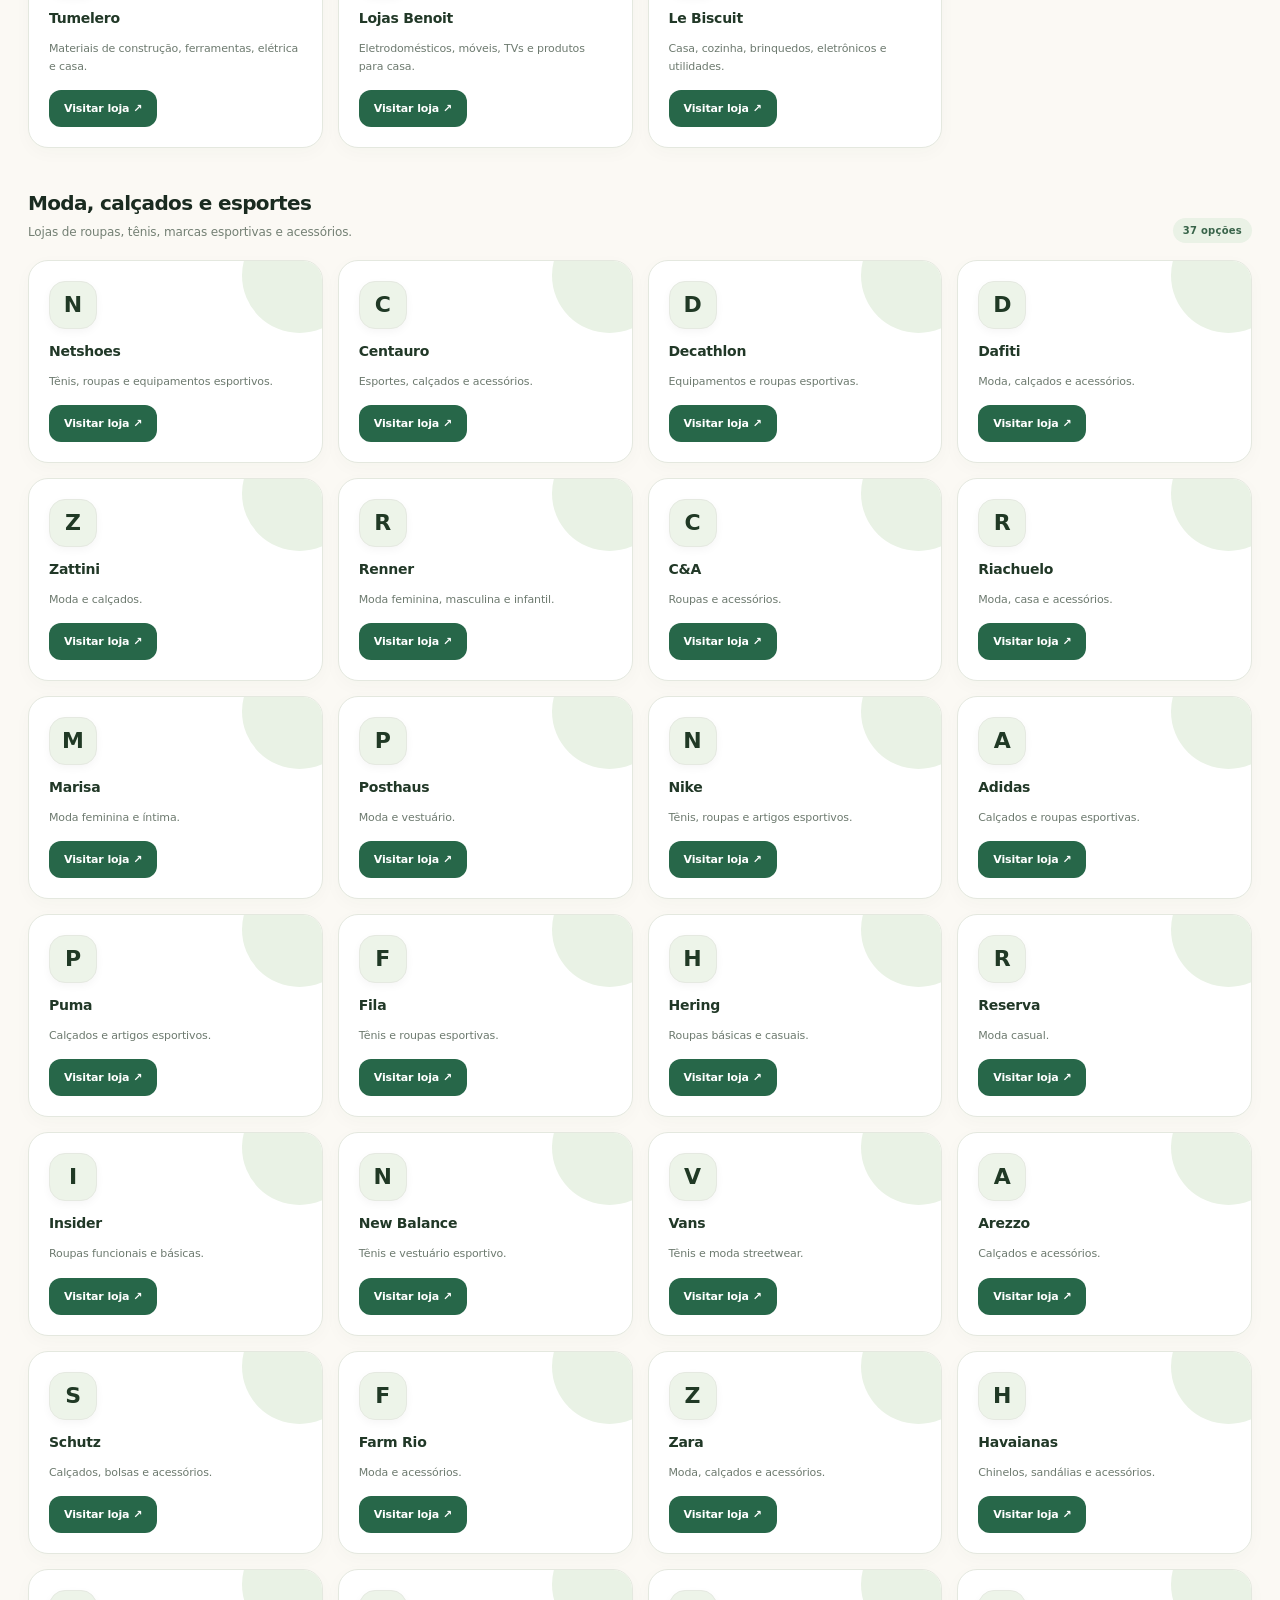
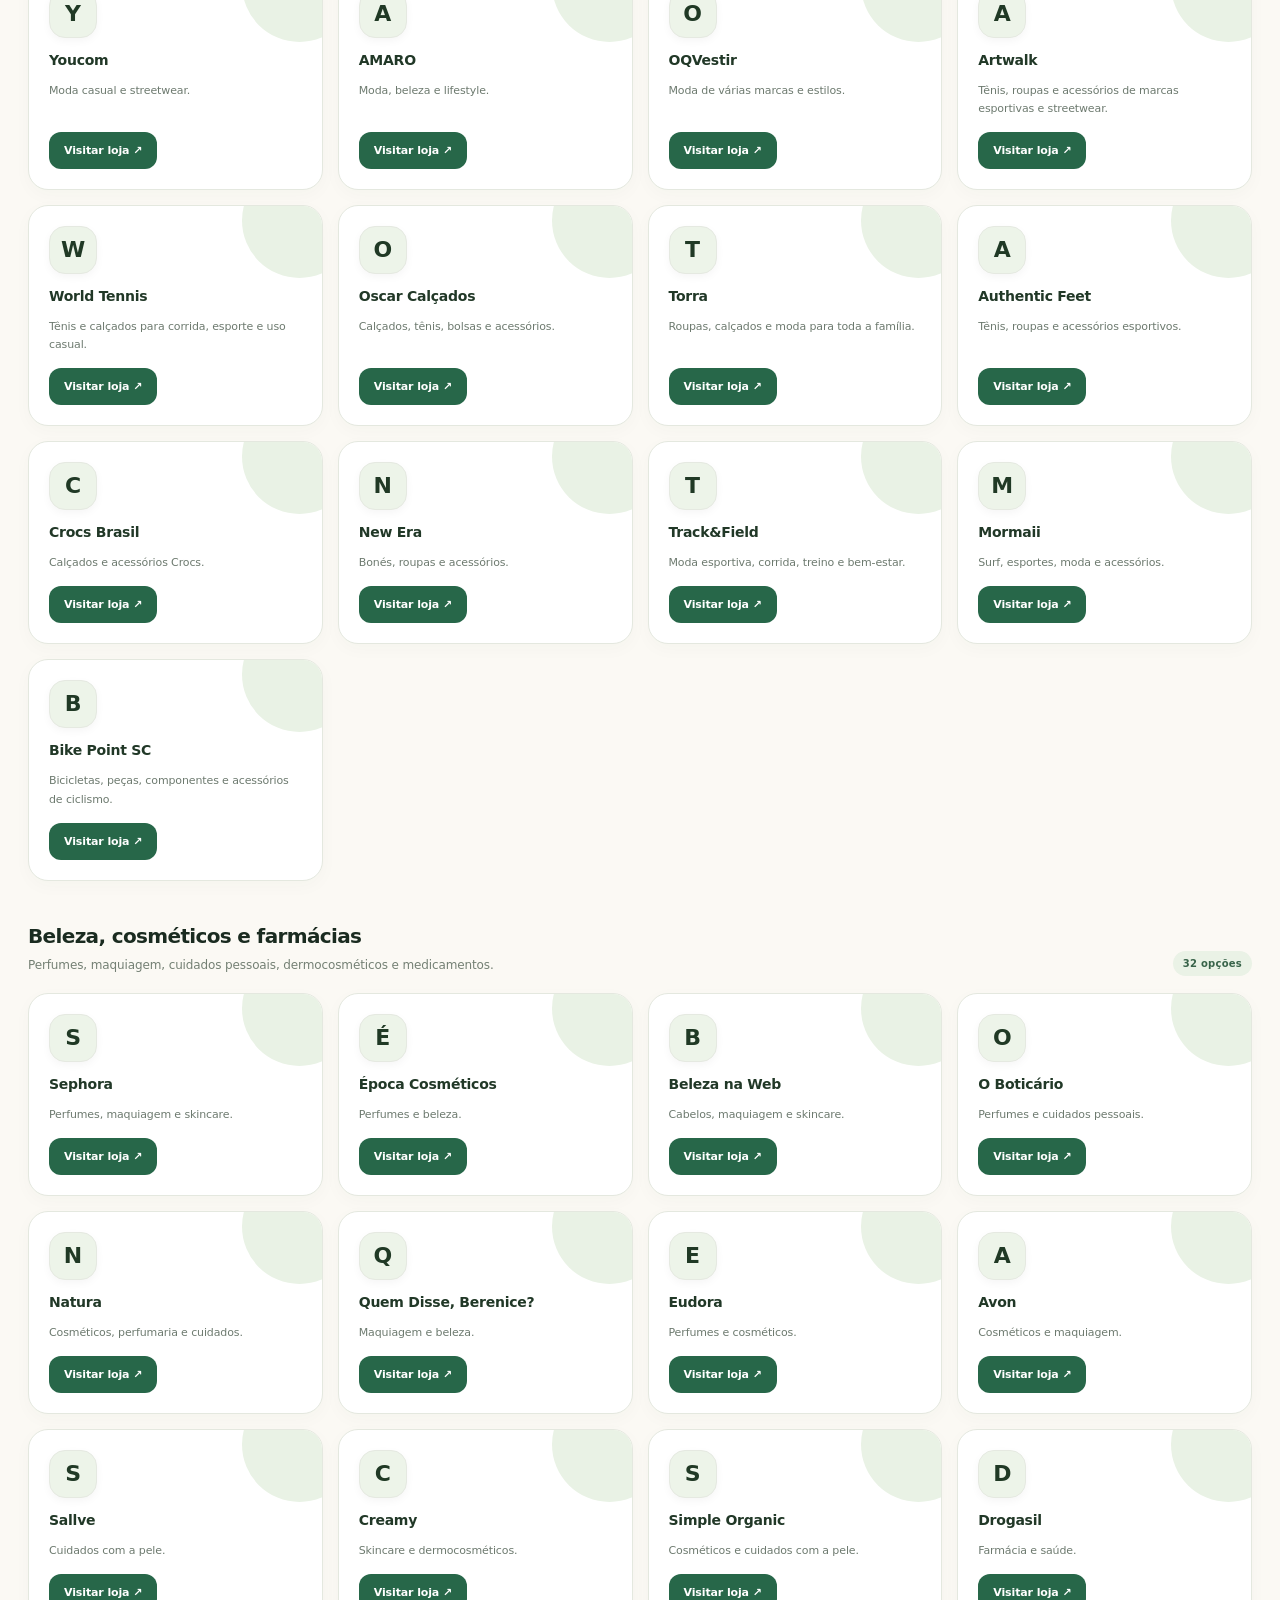
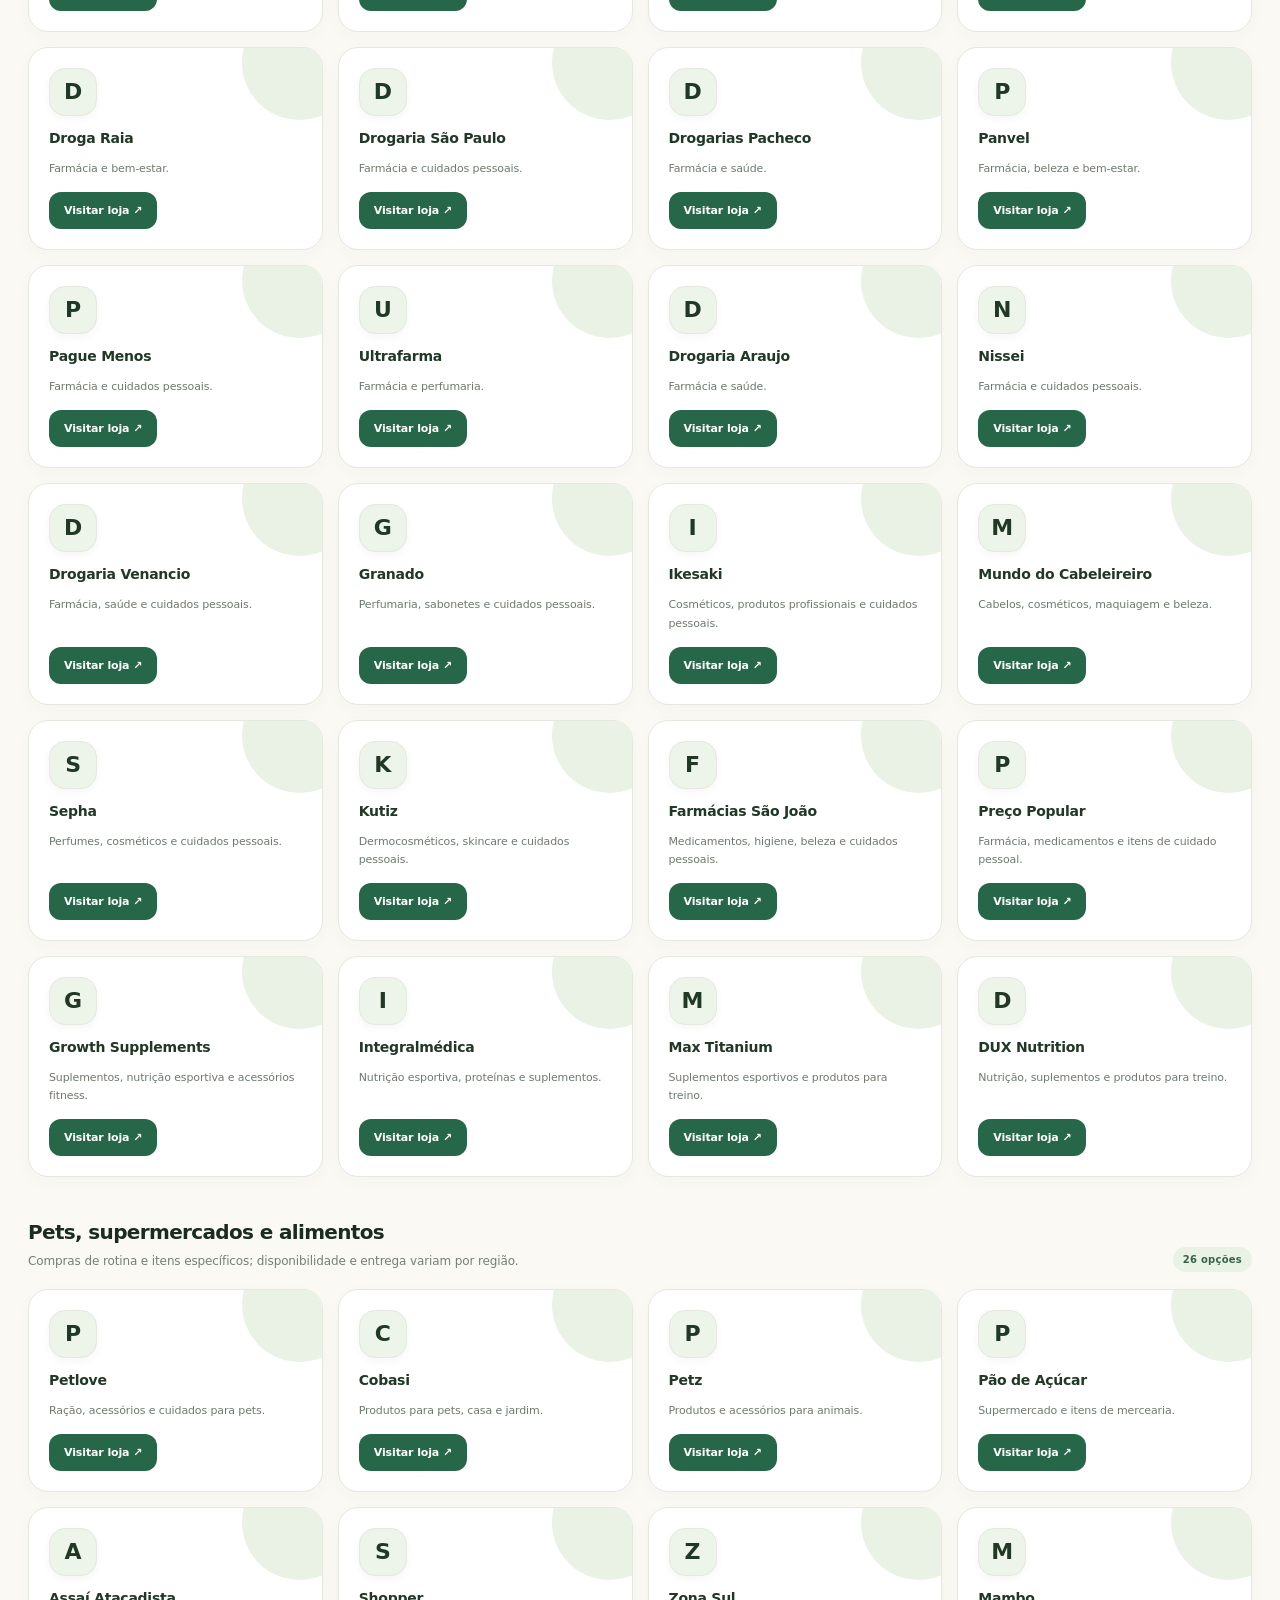
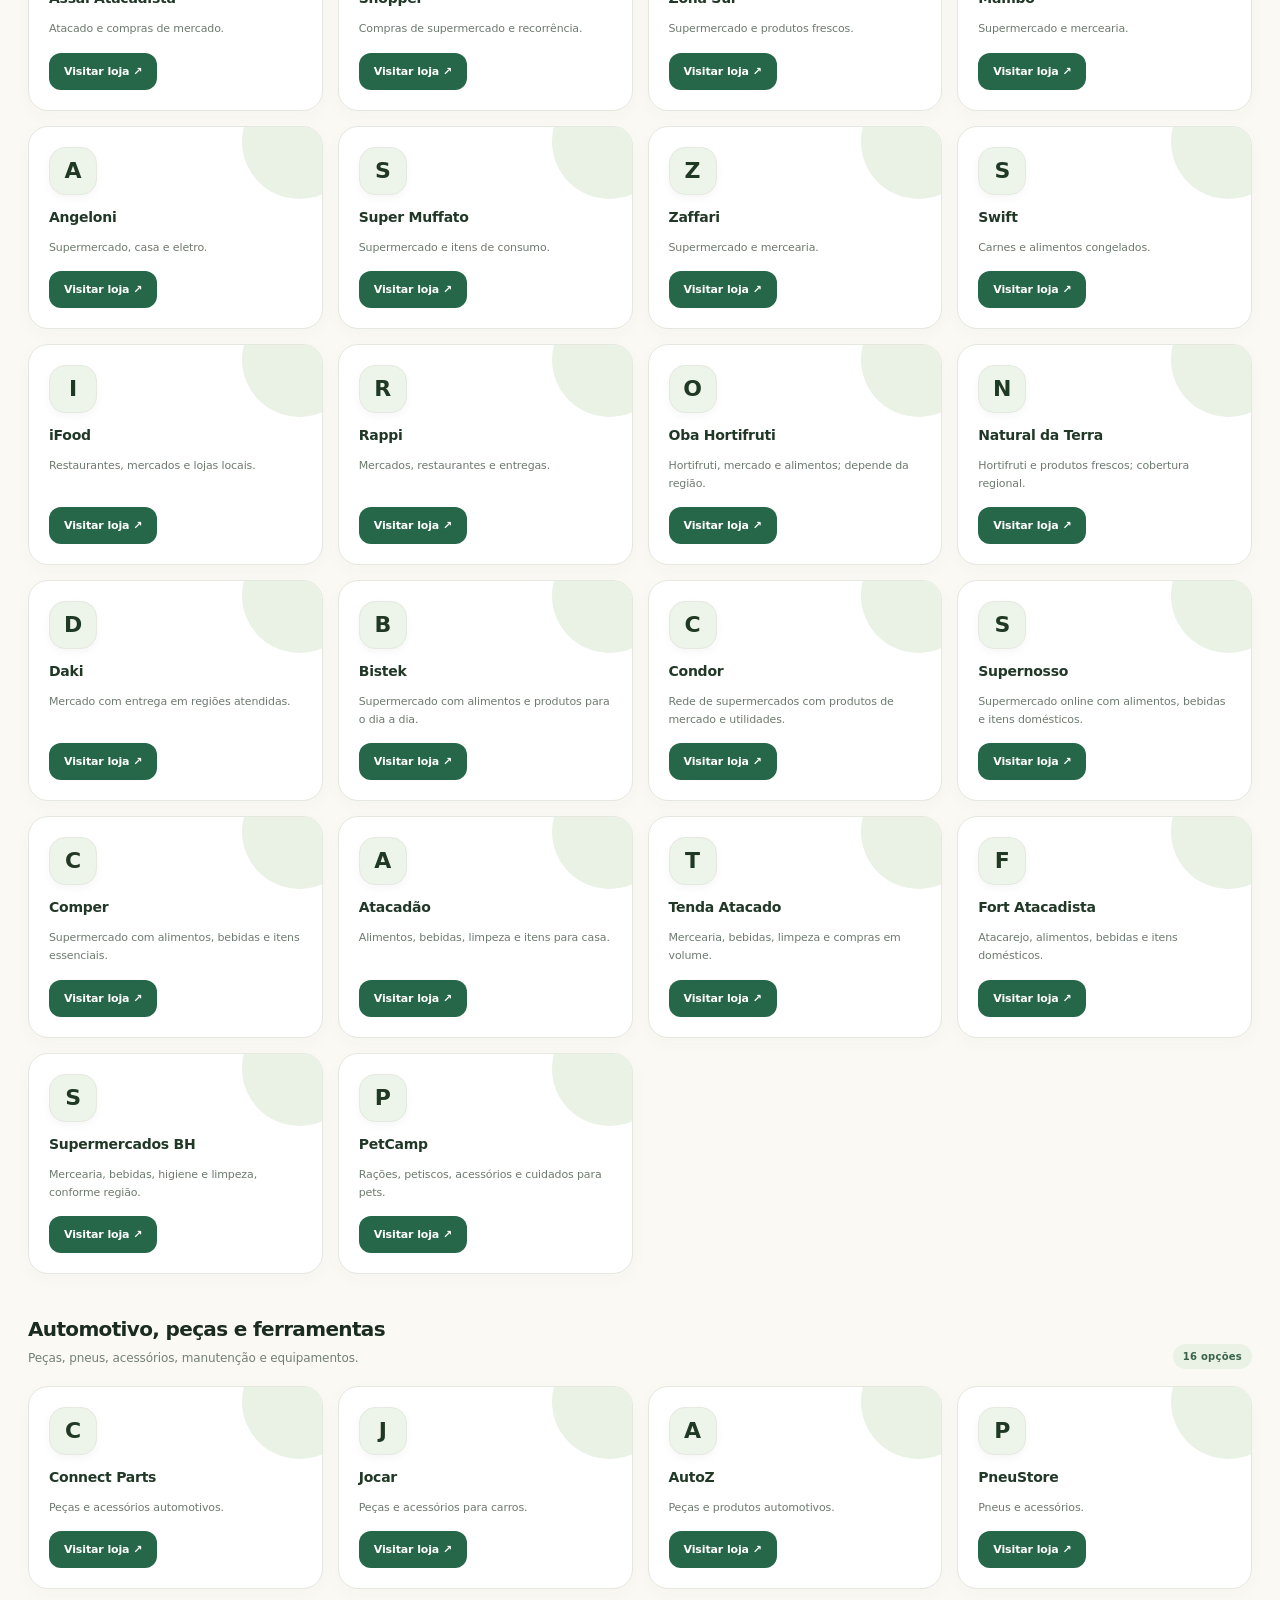
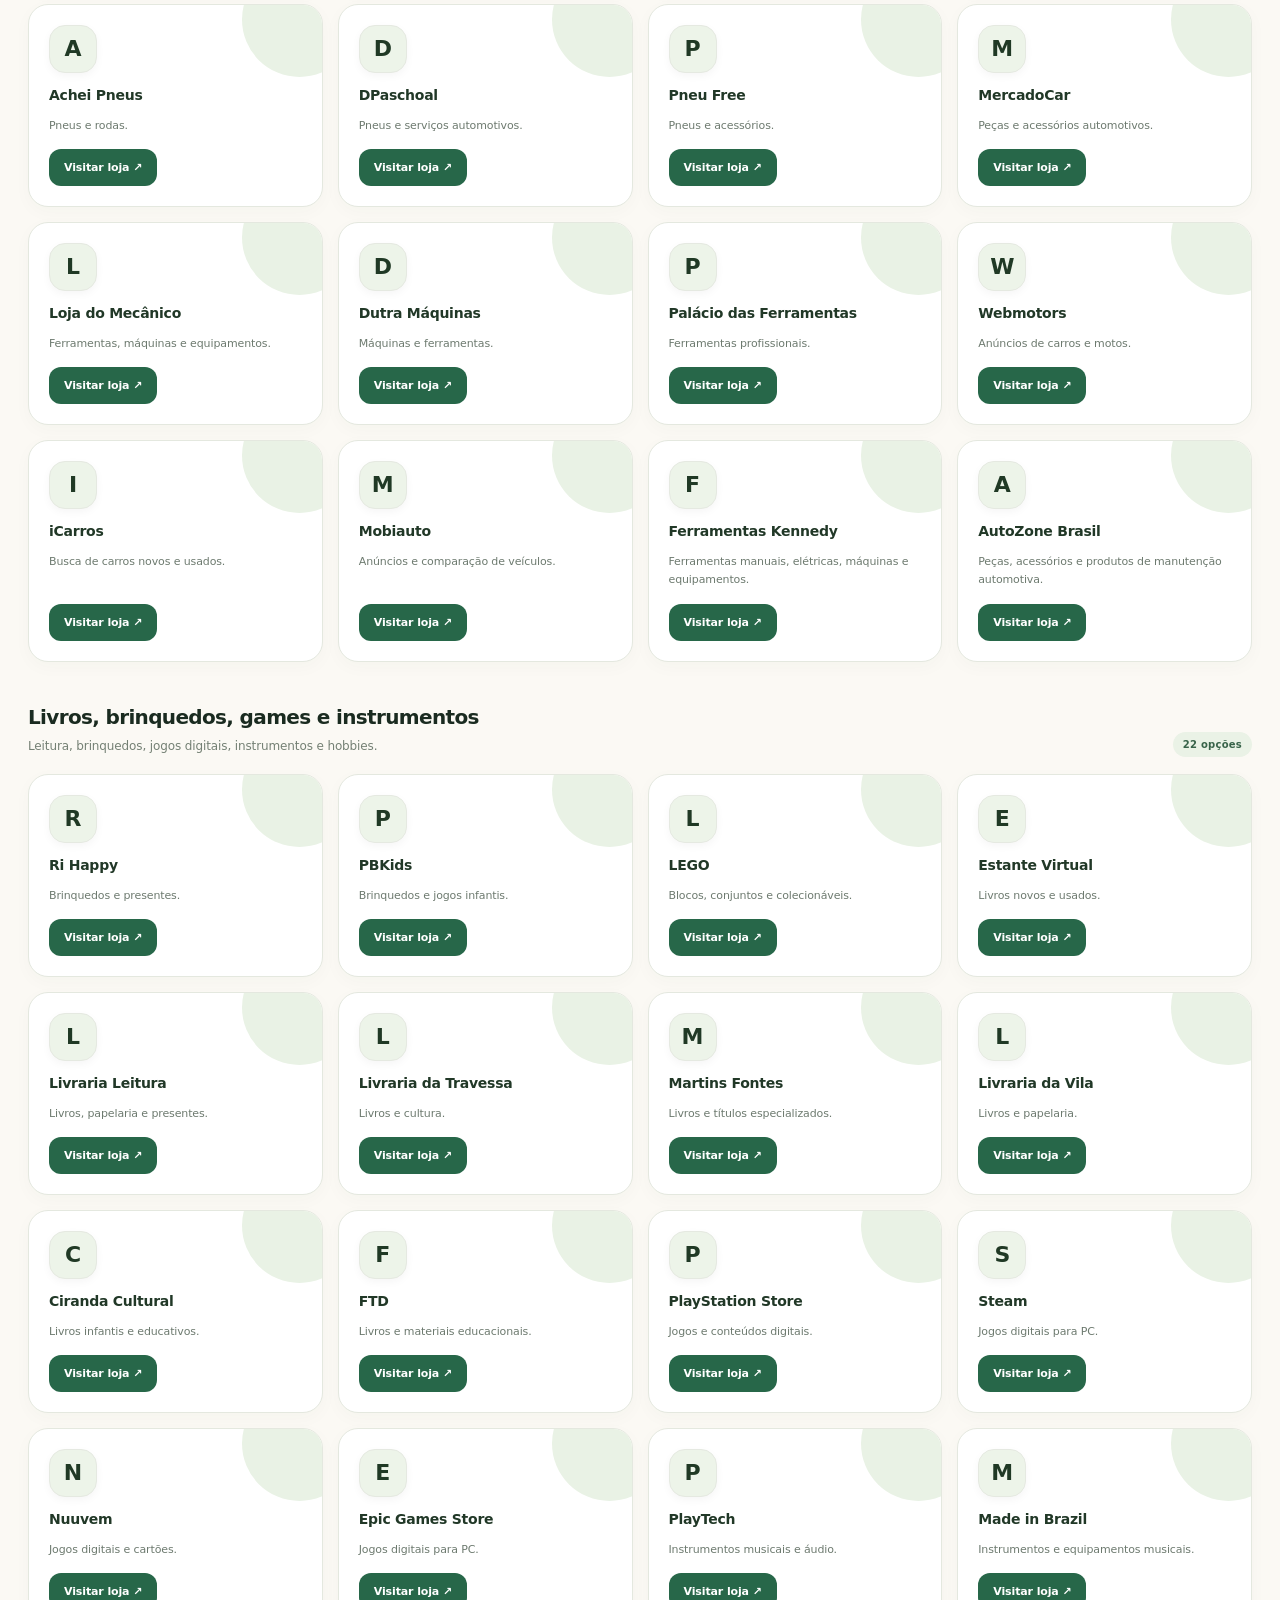
==== commit 2dfa8d5d: "Link FairBasket prototype from Onde compro navigation" ====
--- a/index.html
+++ b/index.html
@@ -671,7 +671,7 @@
 </head>
 <body>
 <div class="top"><div class="wrap"><div><b>Onde compro?</b> — encontre caminhos para comprar melhor.</div><div class="right-note"><span class="dot"></span> Encontre. Compare. Compre direto.</div></div></div>
-<header><nav class="wrap"><a class="brand" href="#" aria-label="Onde compro página inicial"><img class="brand-logo" src="/assets/logo.svg" alt="Onde compro? — Você procura. A gente compara." width="650" height="210"></a><div class="navlinks"><a href="#explorar">Lojas e categorias</a><a href="#results">Como comparar</a><a href="/comunidade.html">Comunidade</a><a href="/clube.html">Clube</a></div><div class="nav-actions"><button class="account-nav-button" id="openAccountDialog" type="button" aria-label="Entrar ou criar conta"><span class="account-nav-avatar-fallback" id="accountNavAvatarIcon" aria-hidden="true">♙</span><img id="accountNavAvatar" class="account-nav-avatar" alt="" hidden><span id="accountNavLabel">Entrar</span><span id="accountNavOwnerMark" class="account-nav-owner-mark" title="Criador do site" aria-label="Criador do site" hidden>✳</span></button><a class="result-link" href="#busca" style="align-self:auto">Buscar produto ↗</a></div></nav></header>
+<header><nav class="wrap"><a class="brand" href="#" aria-label="Onde compro página inicial"><img class="brand-logo" src="/assets/logo.svg" alt="Onde compro? — Você procura. A gente compara." width="650" height="210"></a><div class="navlinks"><a href="#explorar">Lojas e categorias</a><a href="#results">Como comparar</a><a href="/fairbasket.html">FairBasket</a><a href="/comunidade.html">Comunidade</a><a href="/clube.html">Clube</a></div><div class="nav-actions"><button class="account-nav-button" id="openAccountDialog" type="button" aria-label="Entrar ou criar conta"><span class="account-nav-avatar-fallback" id="accountNavAvatarIcon" aria-hidden="true">♙</span><img id="accountNavAvatar" class="account-nav-avatar" alt="" hidden><span id="accountNavLabel">Entrar</span><span id="accountNavOwnerMark" class="account-nav-owner-mark" title="Criador do site" aria-label="Criador do site" hidden>✳</span></button><a class="result-link" href="#busca" style="align-self:auto">Buscar produto ↗</a></div></nav></header>
 <div class="account-modal" id="accountModal" hidden>
   <div class="account-backdrop" data-close-account aria-hidden="true"></div>
   <section class="account-dialog" role="dialog" aria-modal="true" aria-labelledby="accountDialogTitle" aria-describedby="accountDialogDescription">
@@ -1057,7 +1057,7 @@
 </div></section>
 <section class="section how" id="como-funciona"><div class="wrap"><div class="section-head"><div><div class="kicker">SIMPLES ASSIM</div><h2>Como funciona</h2></div></div><div class="steps"><div class="step"><div class="num">1</div><div><h3>Digite o produto</h3><p>Use o nome, a marca, o modelo ou até uma descrição do item que está procurando.</p></div></div><div class="step"><div class="num">2</div><div><h3>Compare preços e anúncios</h3><p>Veja os resultados encontrados, confira se correspondem ao modelo certo e compare os valores disponíveis.</p></div></div><div class="step"><div class="num">3</div><div><h3>Compare antes de comprar</h3><p>Confira vendedor, condição do produto, frete, prazo, políticas de devolução e preço final no destino.</p></div></div></div></div></section>
 </main>
-<footer><div class="wrap foot"><div><strong>Onde compro?</strong> — Você procura. A gente compara.</div><div>Comparador independente · A compra acontece diretamente na loja.</div><div class="home-footer-links"><a href="/comunidade.html">Comunidade</a> · <a href="/clube.html">Clube</a></div></div></footer>
+<footer><div class="wrap foot"><div><strong>Onde compro?</strong> — Você procura. A gente compara.</div><div>Comparador independente · A compra acontece diretamente na loja.</div><div class="home-footer-links"><a href="/fairbasket.html">FairBasket · Impacto social</a> · <a href="/comunidade.html">Comunidade</a> · <a href="/clube.html">Clube</a></div></div></footer>
 <script>
 (function(){
 const form=document.getElementById('searchForm');
@@ -1127,7 +1127,7 @@
 results:activeChatResults.slice(0,3).map(function(item){return {
 title:item.title,store:item.store,description:item.description,priceMention:item.priceMention,
 priceValue:item.priceValue,priceMin:item.priceMin,priceMax:item.priceMax,priceSource:item.priceSource,
-priceReason:item.priceReason,priceReasonEvidence:item.priceReasonEvidence===true
+priceReason:item.priceReason,priceReasonEvidence:item.priceReasonEvidence===true,priceReasonSource:item.priceReasonSource
 };})
 })});
 const data=await response.json().catch(function(){return {};});
@@ -1232,7 +1232,11 @@
 const reasonTitle=document.createElement('strong');reasonTitle.textContent='O que sabemos sobre este preço?';
 const reasonText=document.createElement('p');reasonText.textContent=item.priceReason||'Não encontrei uma explicação confirmada para uma possível diferença de preço. Compare modelo, vendedor, condição, frete e garantia.';
 reason.append(reasonTitle,reasonText);
-if(item.priceReasonEvidence){const evidence=document.createElement('span');evidence.className='evidence';evidence.textContent=item.priceVerified?'Indício encontrado na página consultada':'Indício encontrado no texto do resultado';reason.append(evidence);}
+if(item.priceReasonEvidence){
+const evidence=document.createElement('span');evidence.className='evidence';
+evidence.textContent=item.priceReasonSource==='page'?'Indício encontrado na página consultada':item.priceReasonSource==='listing'?'Informação do anúncio':'Indício encontrado no texto do resultado';
+reason.append(evidence);
+}
 const ask=document.createElement('button');ask.type='button';ask.className='result-ask-chat';ask.textContent='Perguntar ao Comprinho ↗';
 ask.addEventListener('click',function(){
 activeChatResults=[item].concat(items.filter(function(other){return other.url!==item.url;})).slice(0,3);
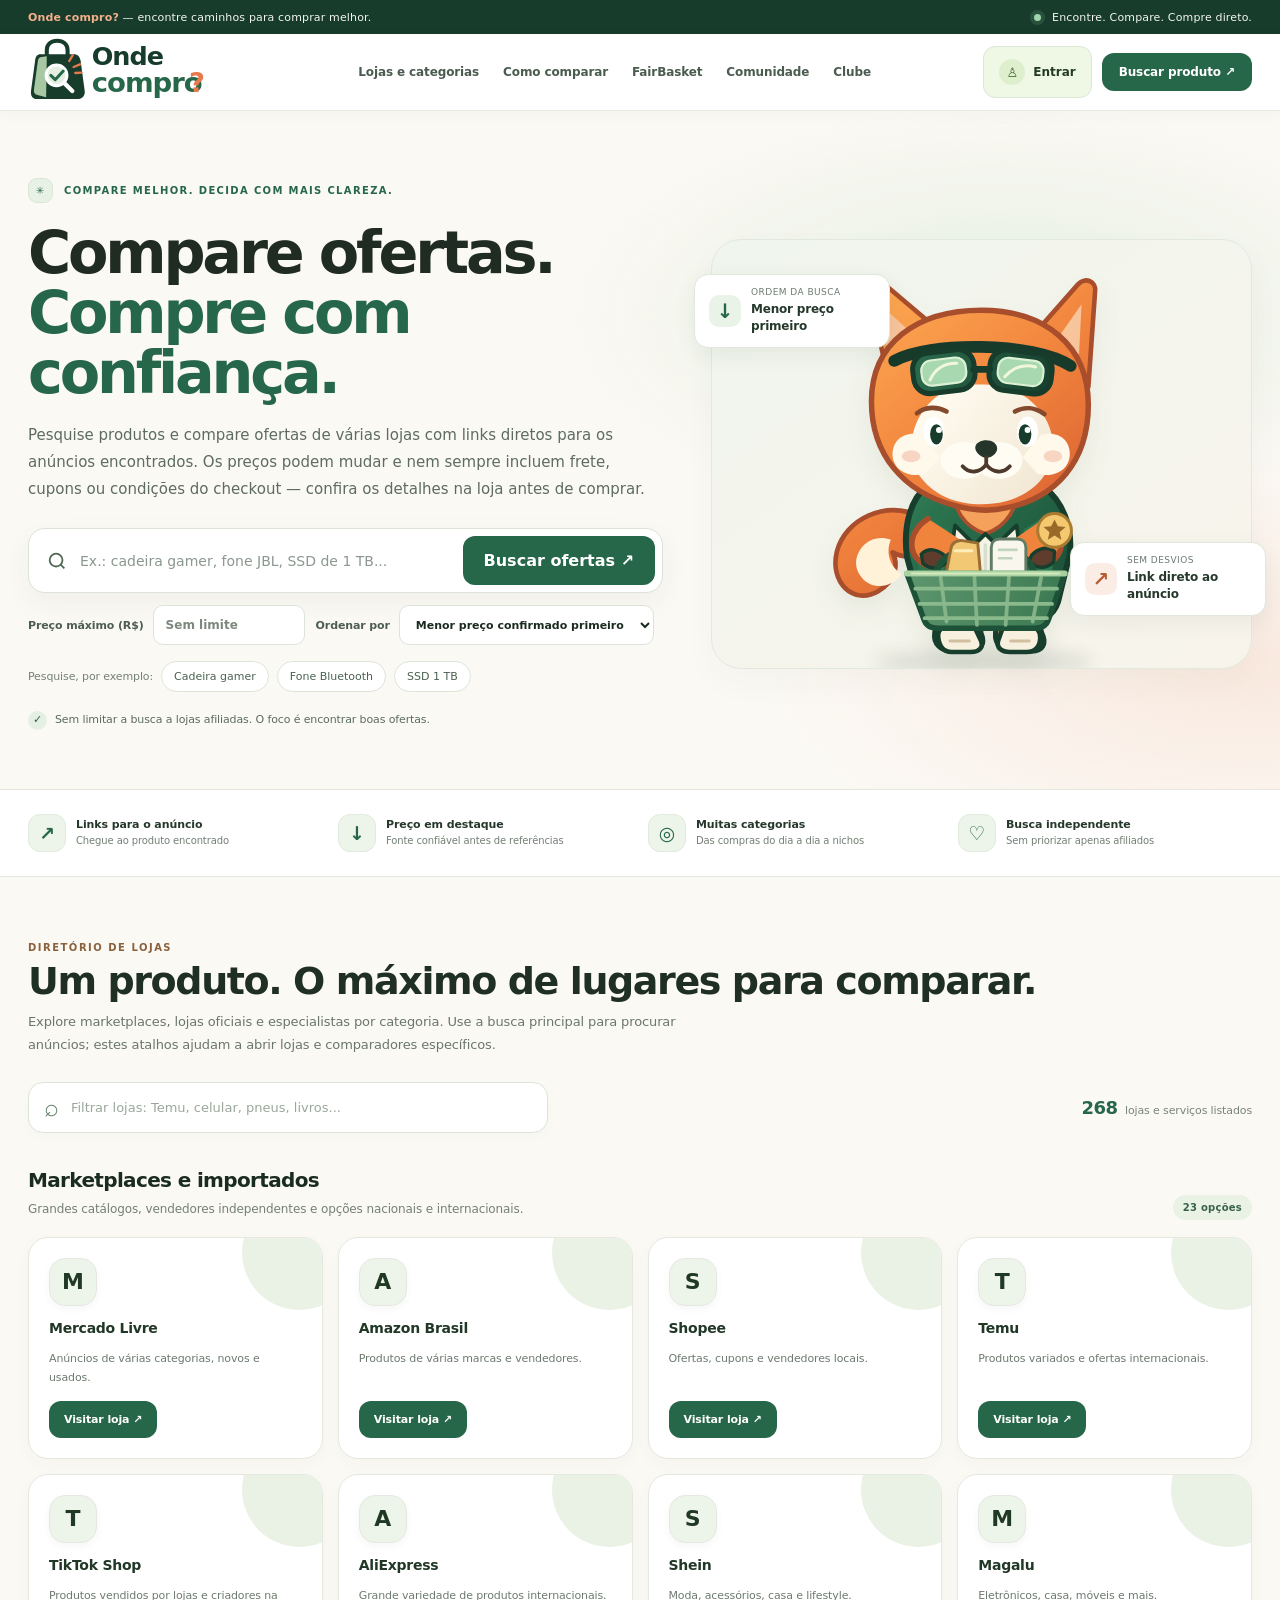
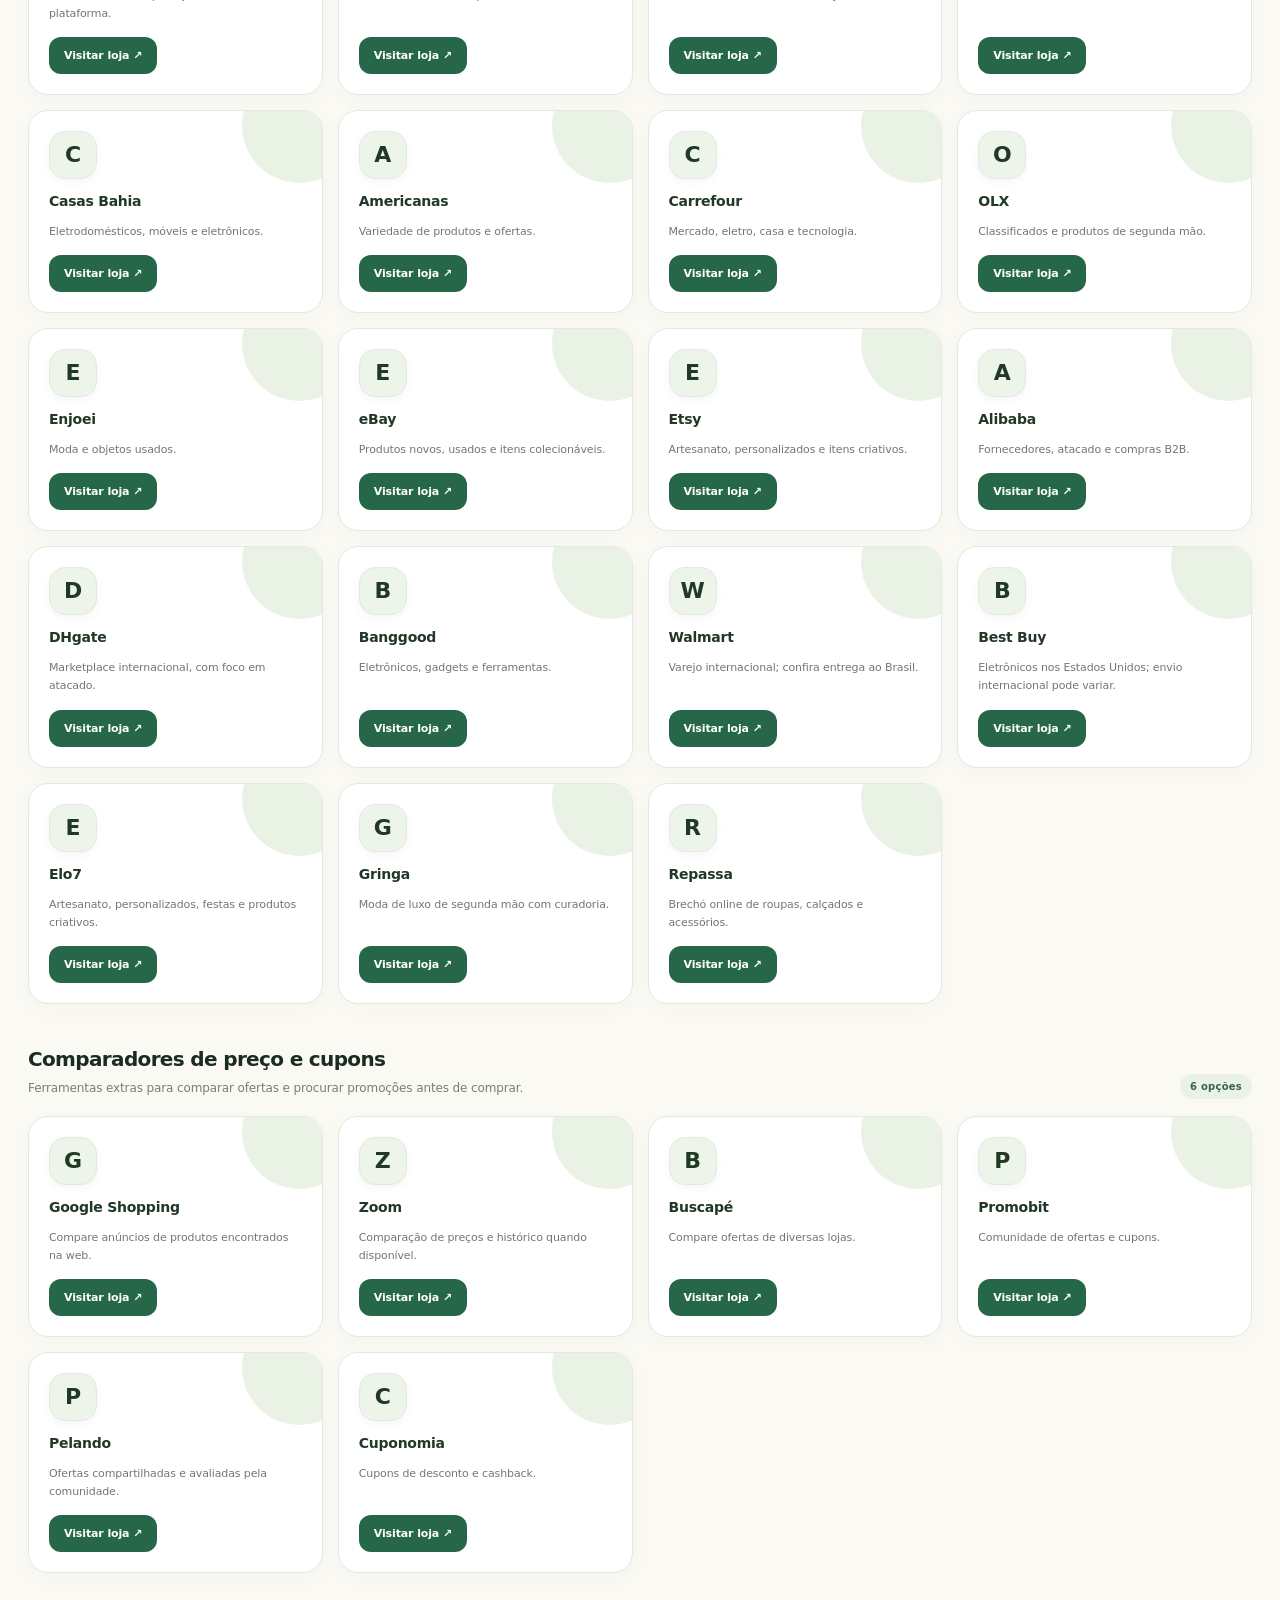
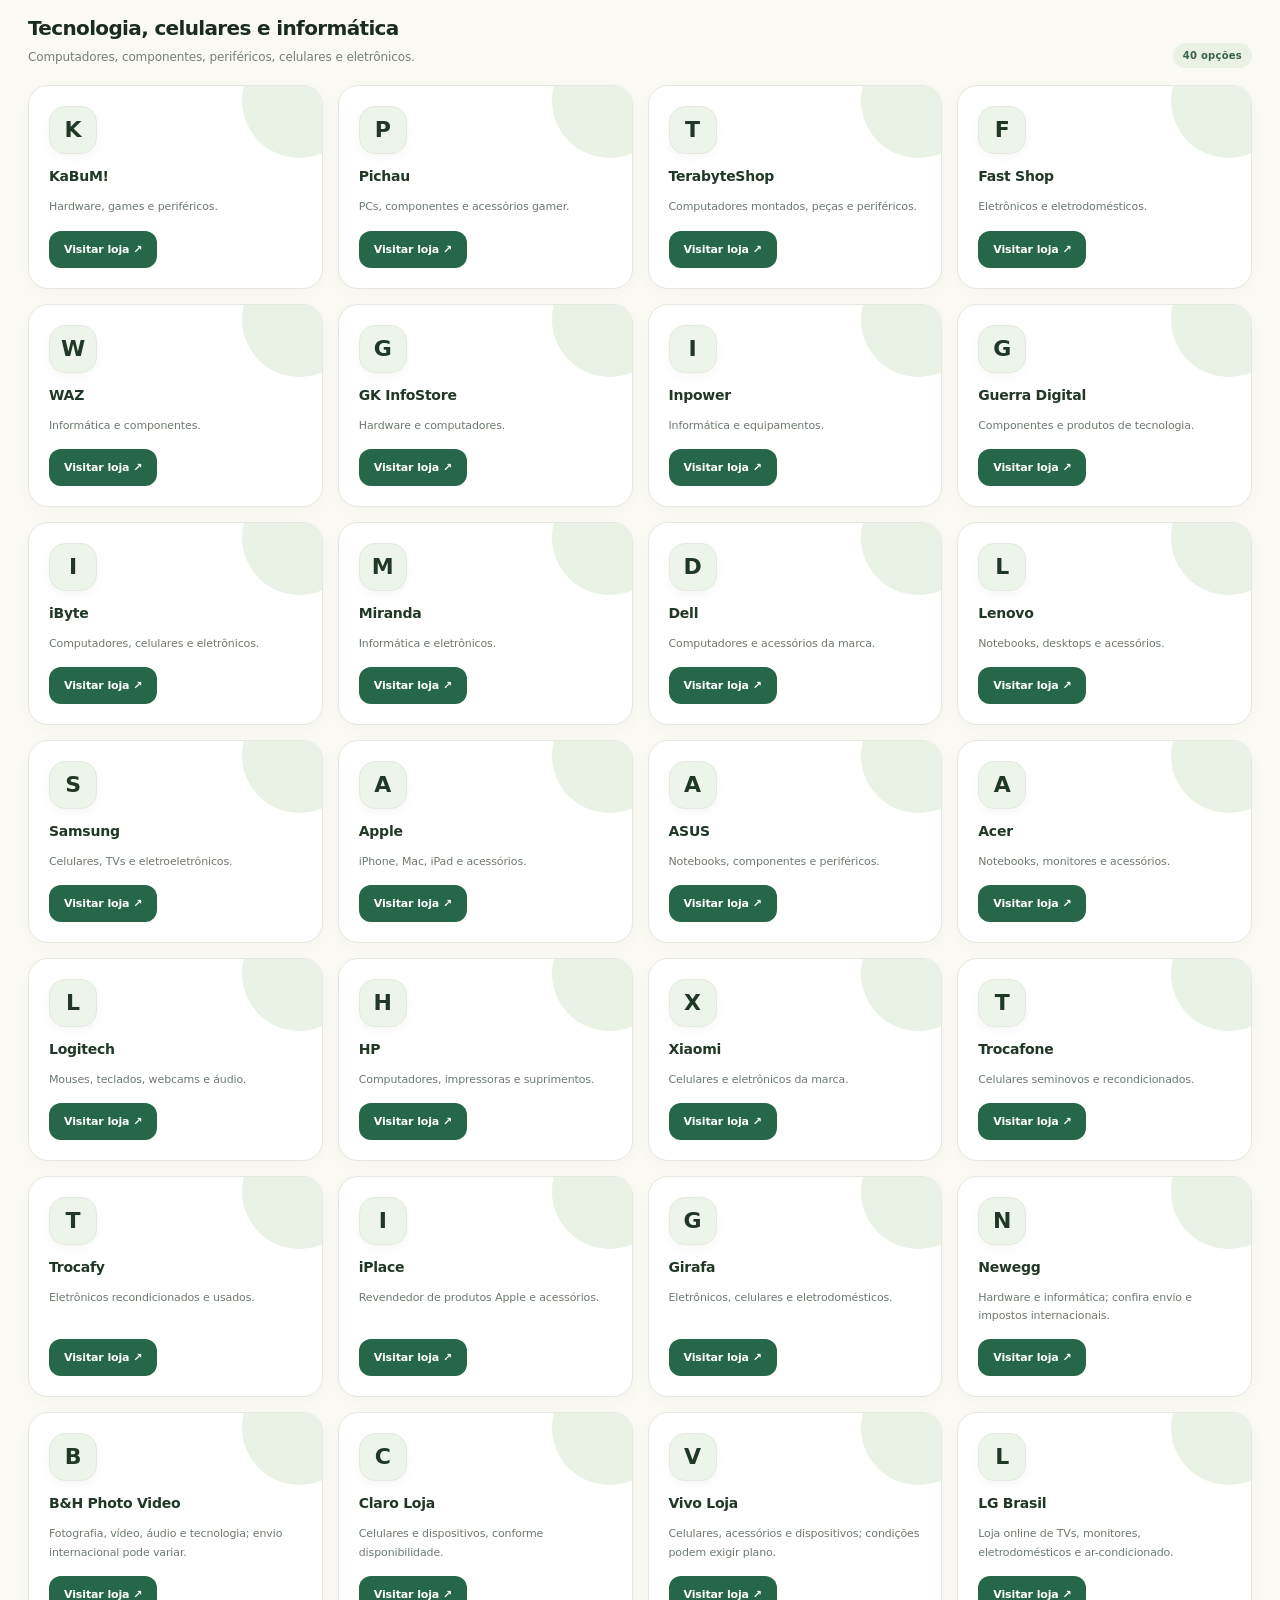
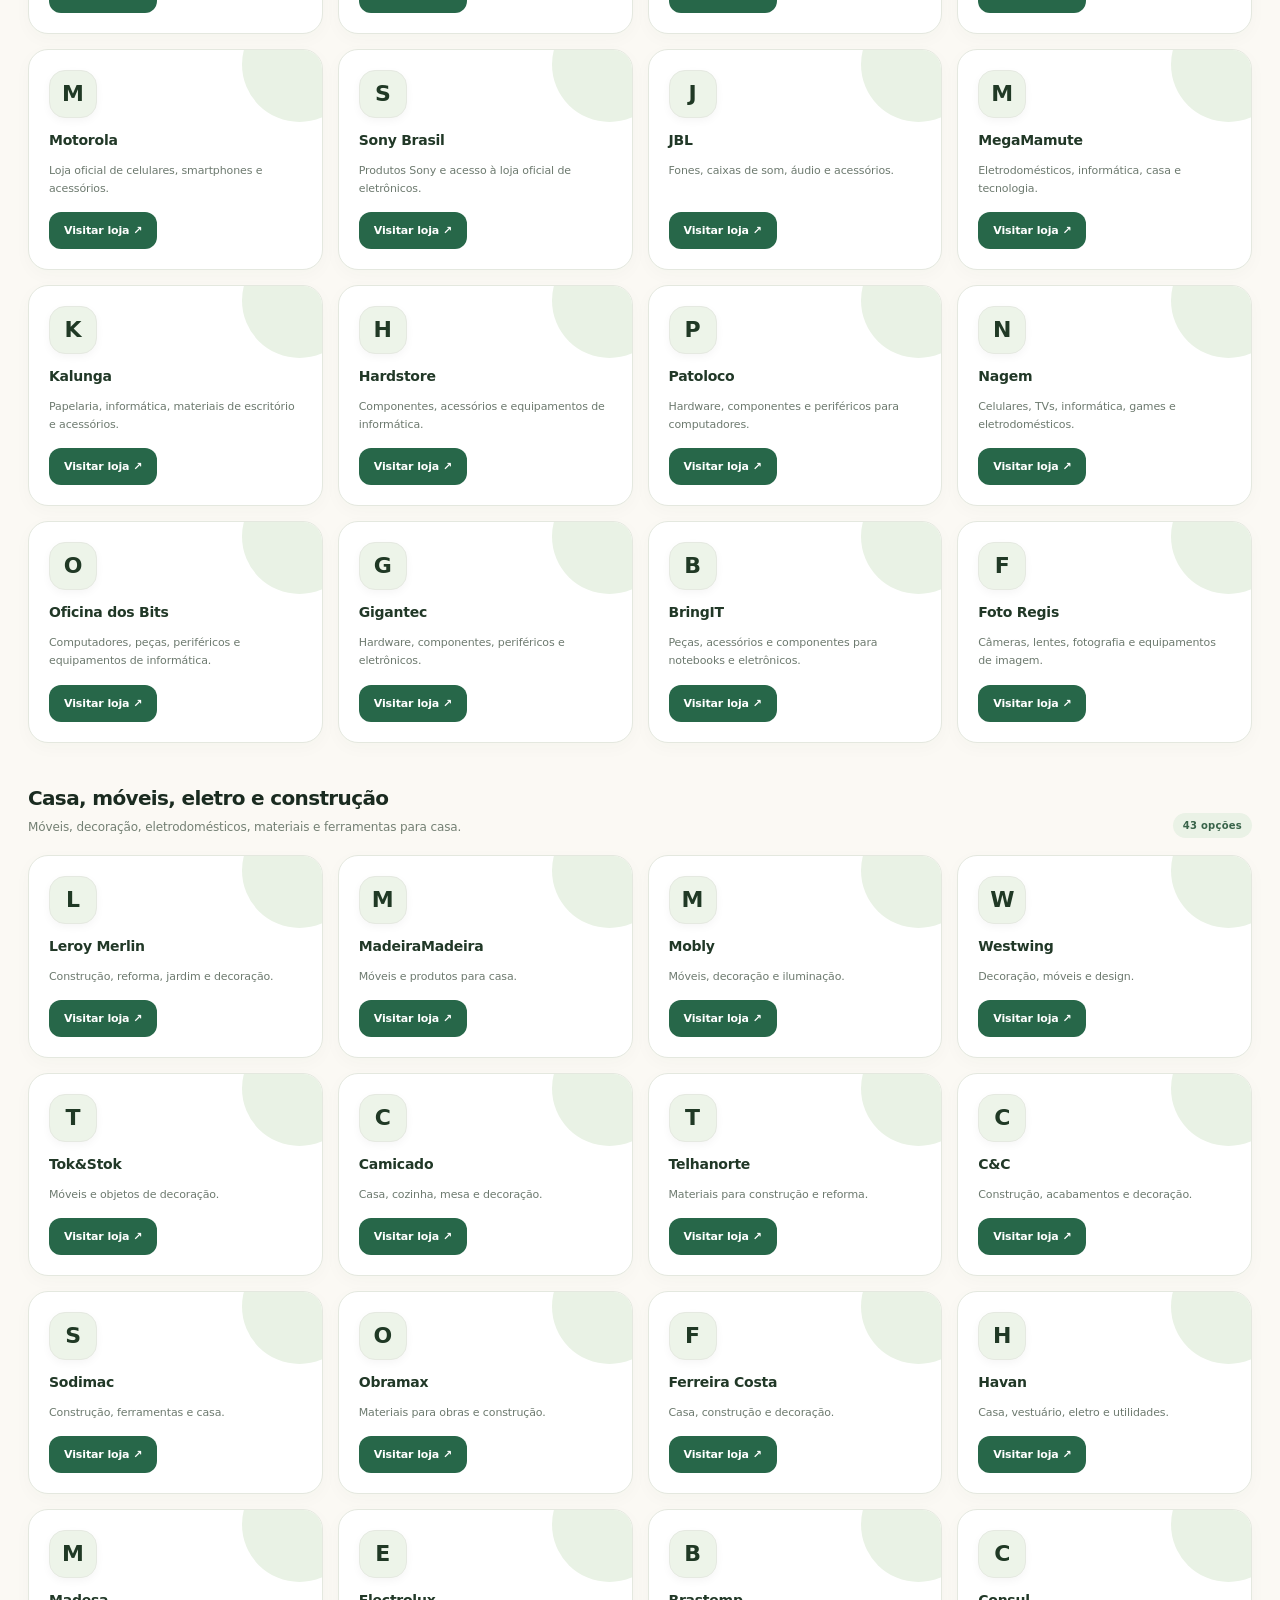
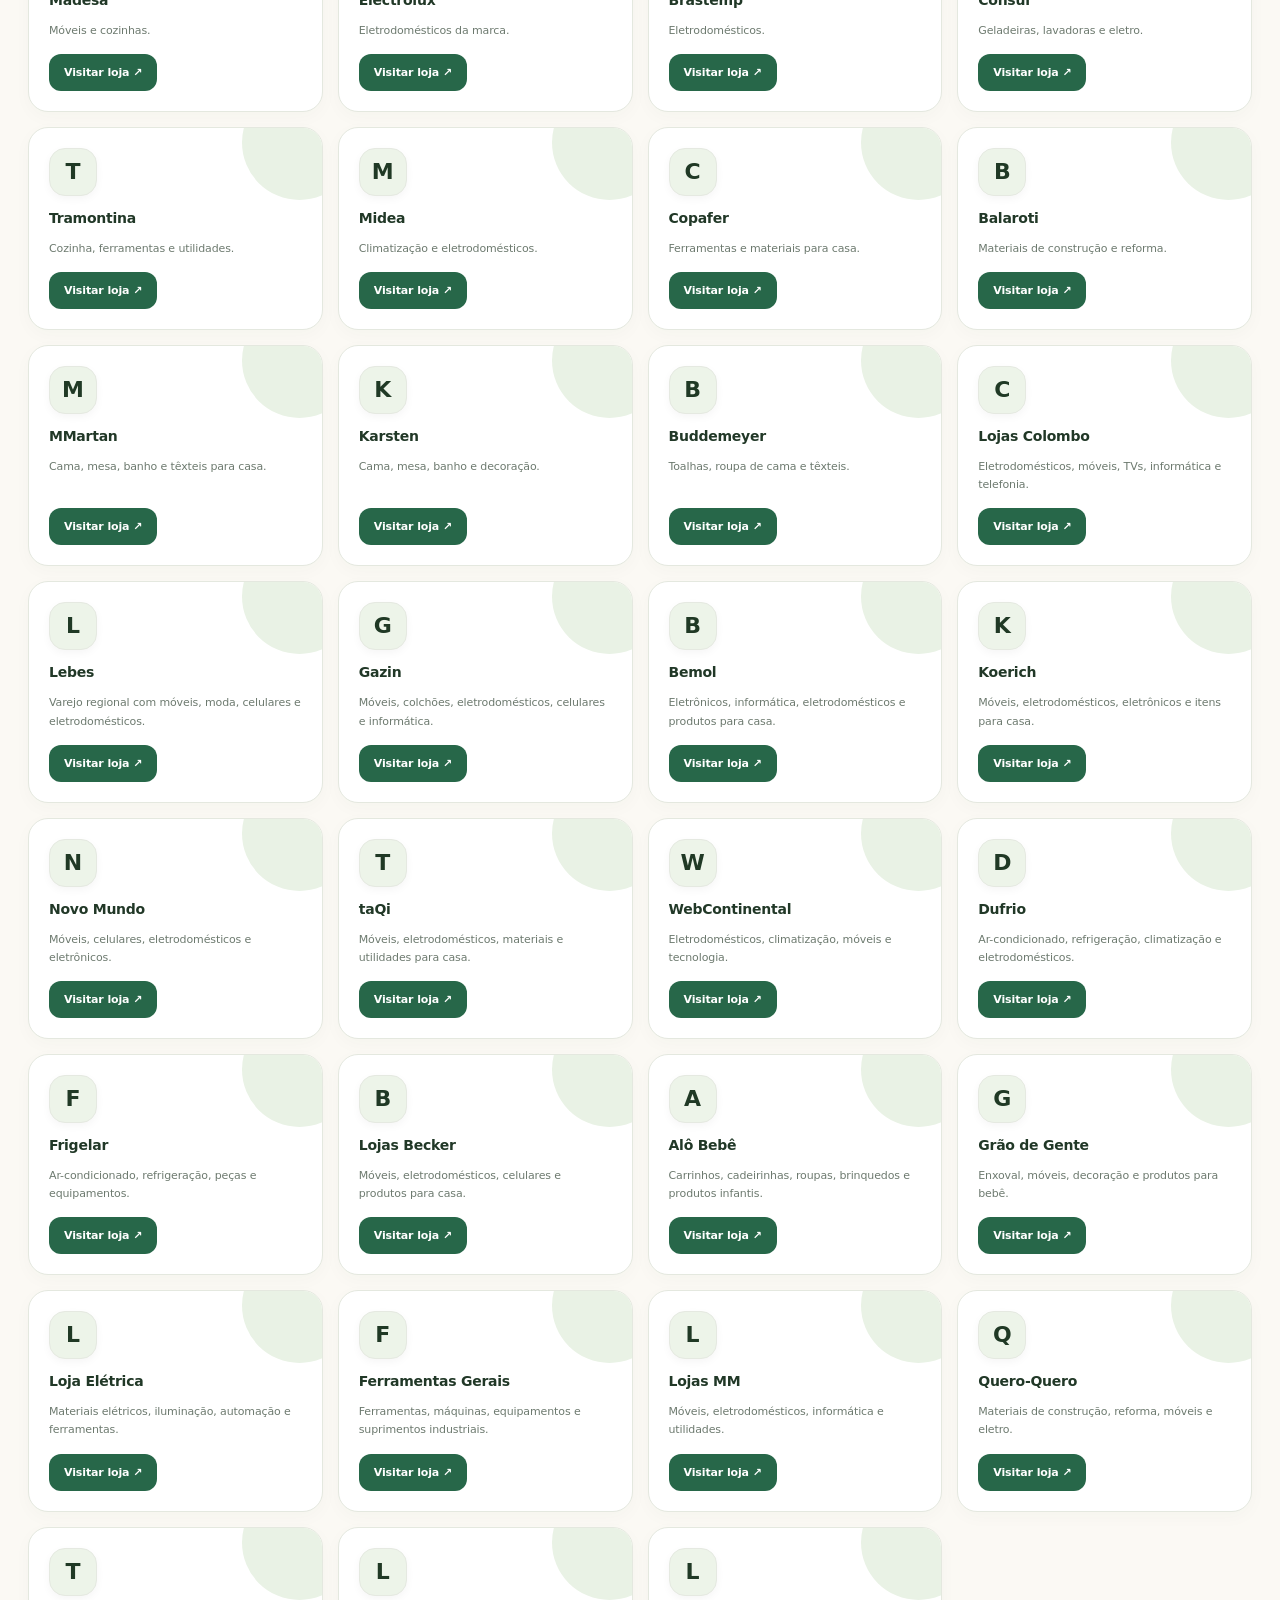
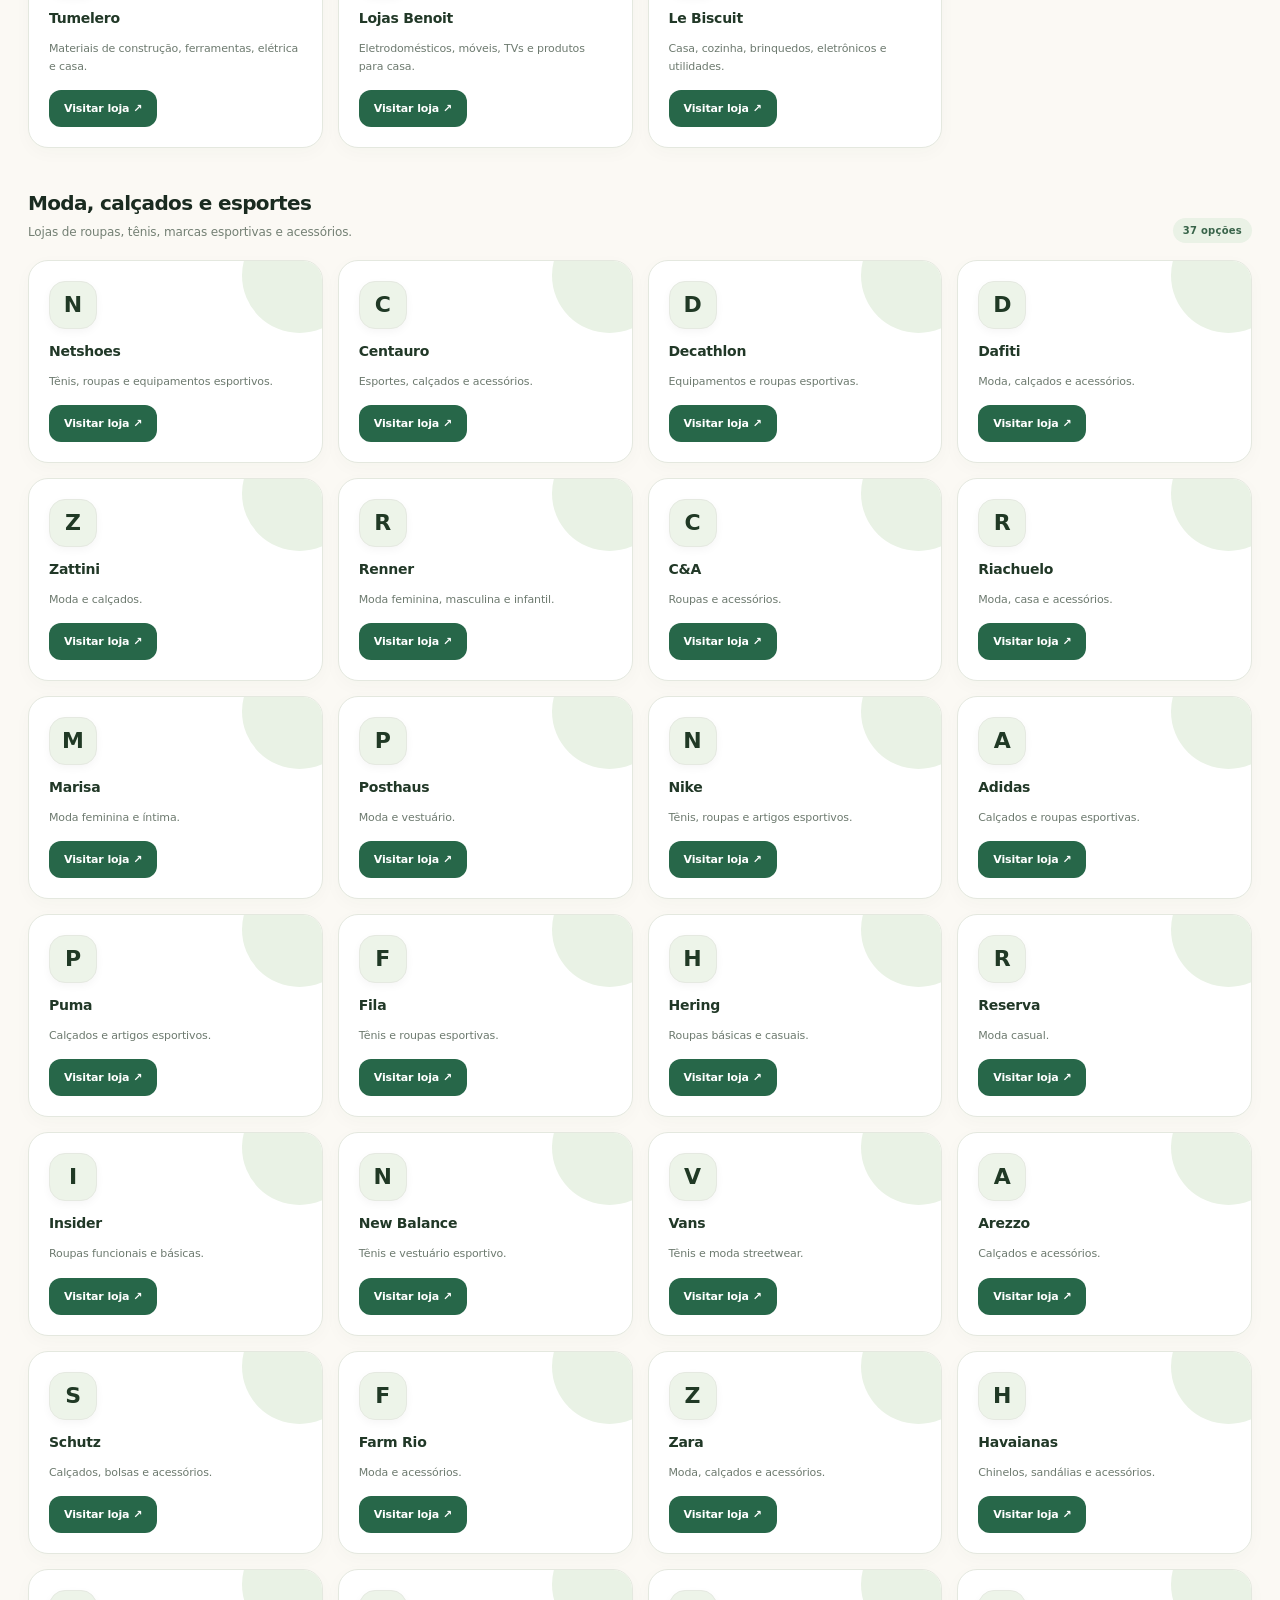
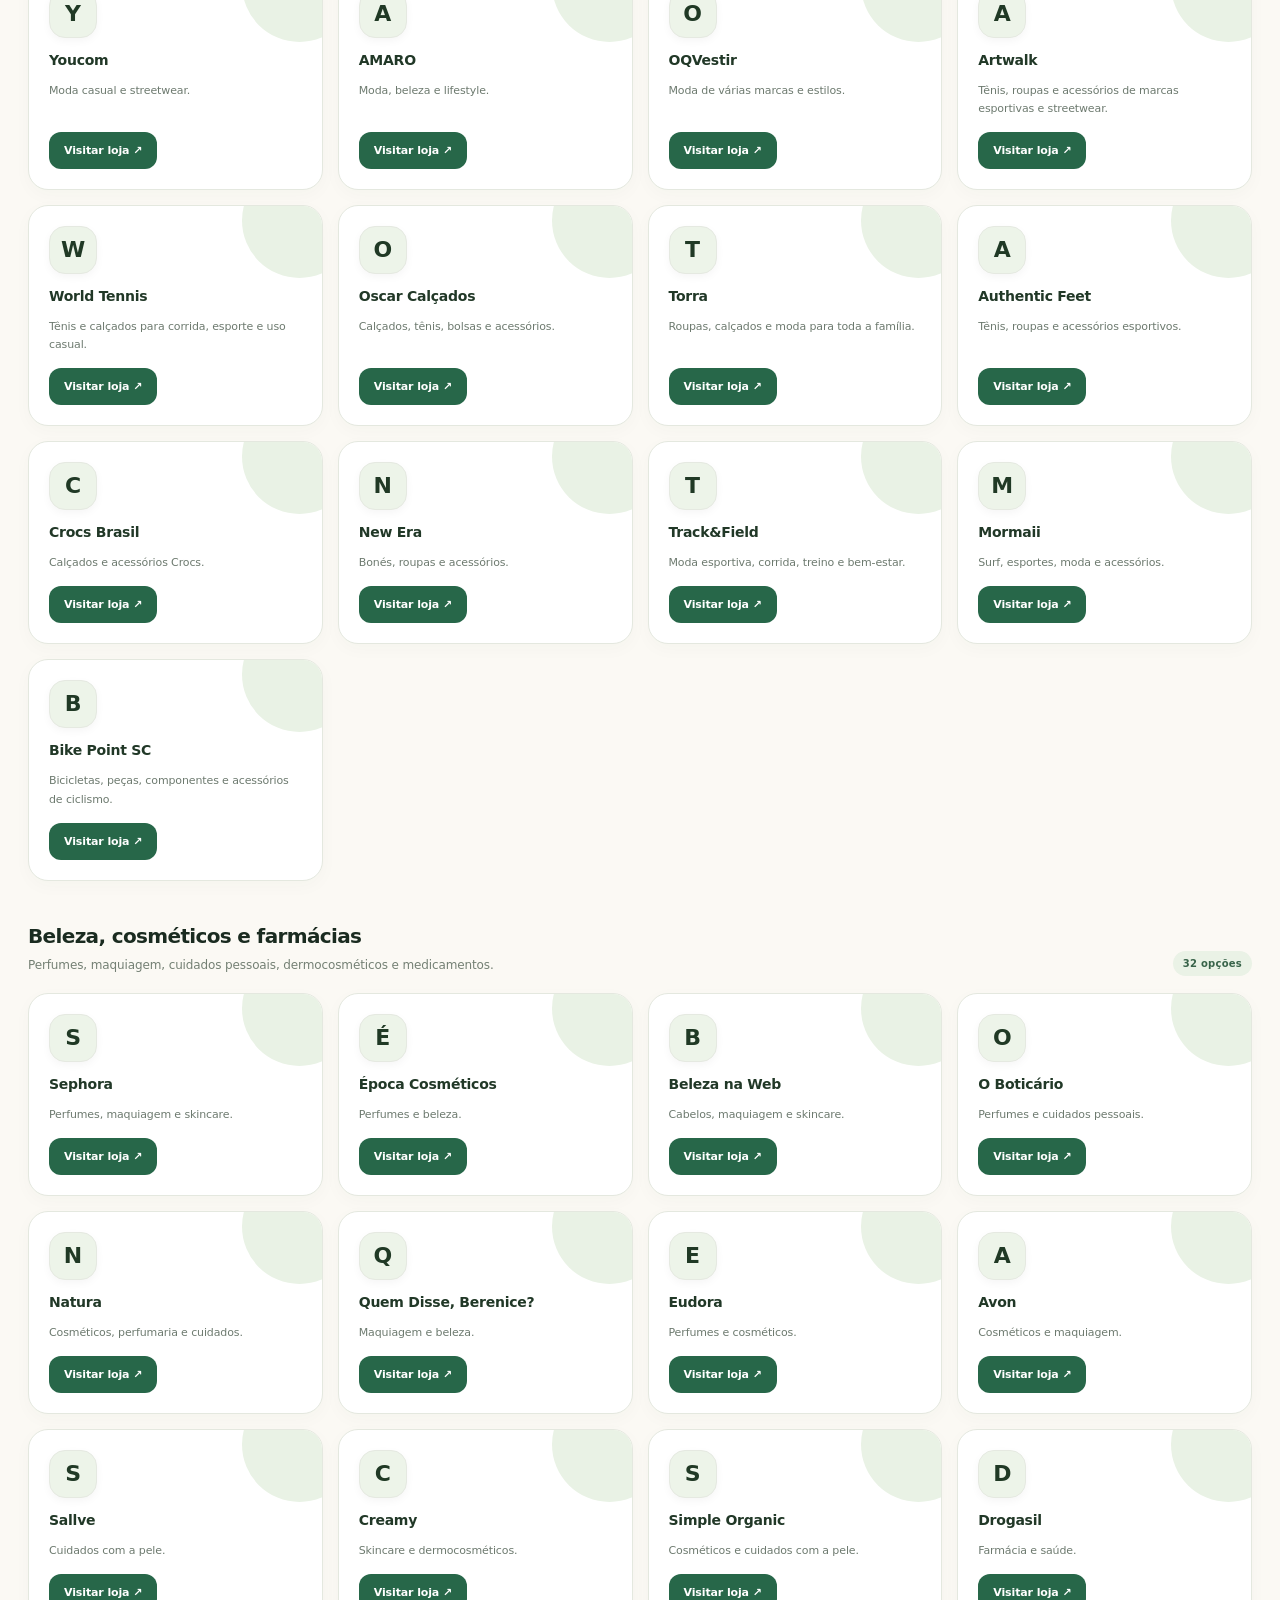
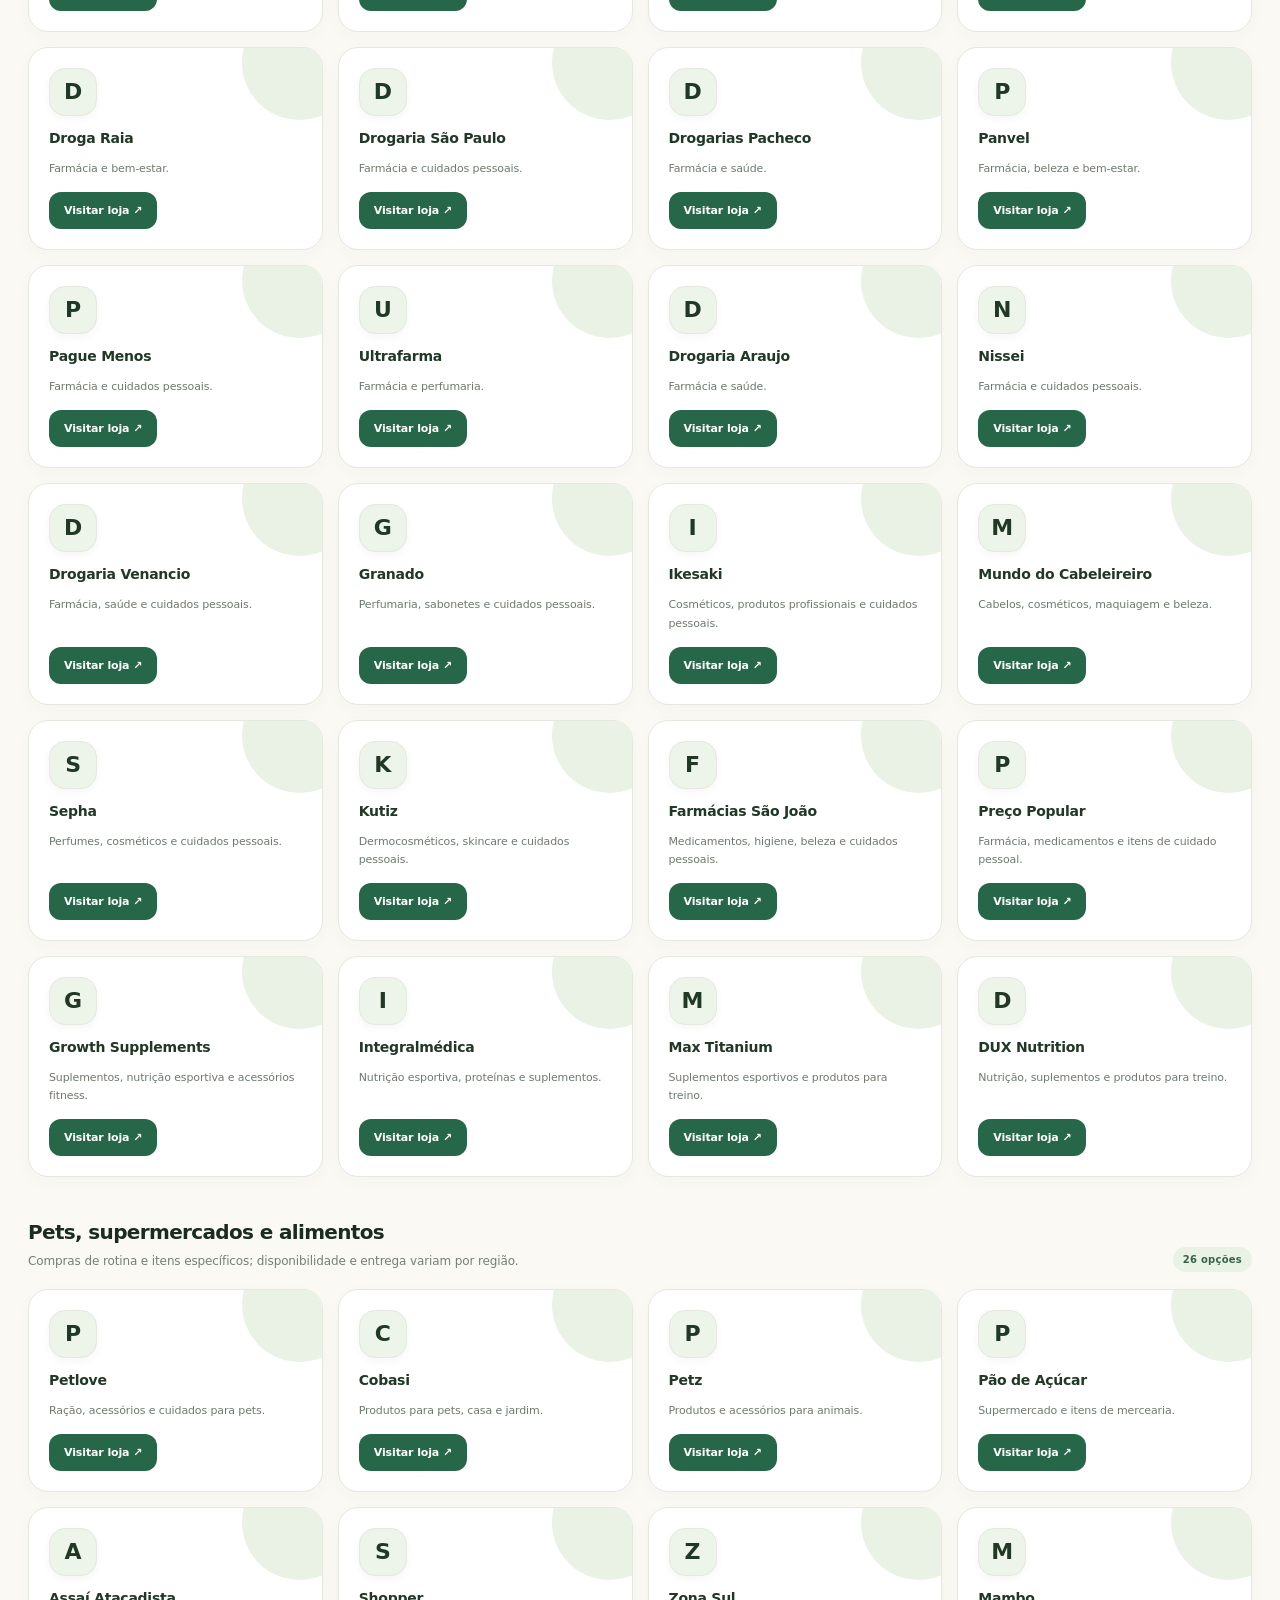
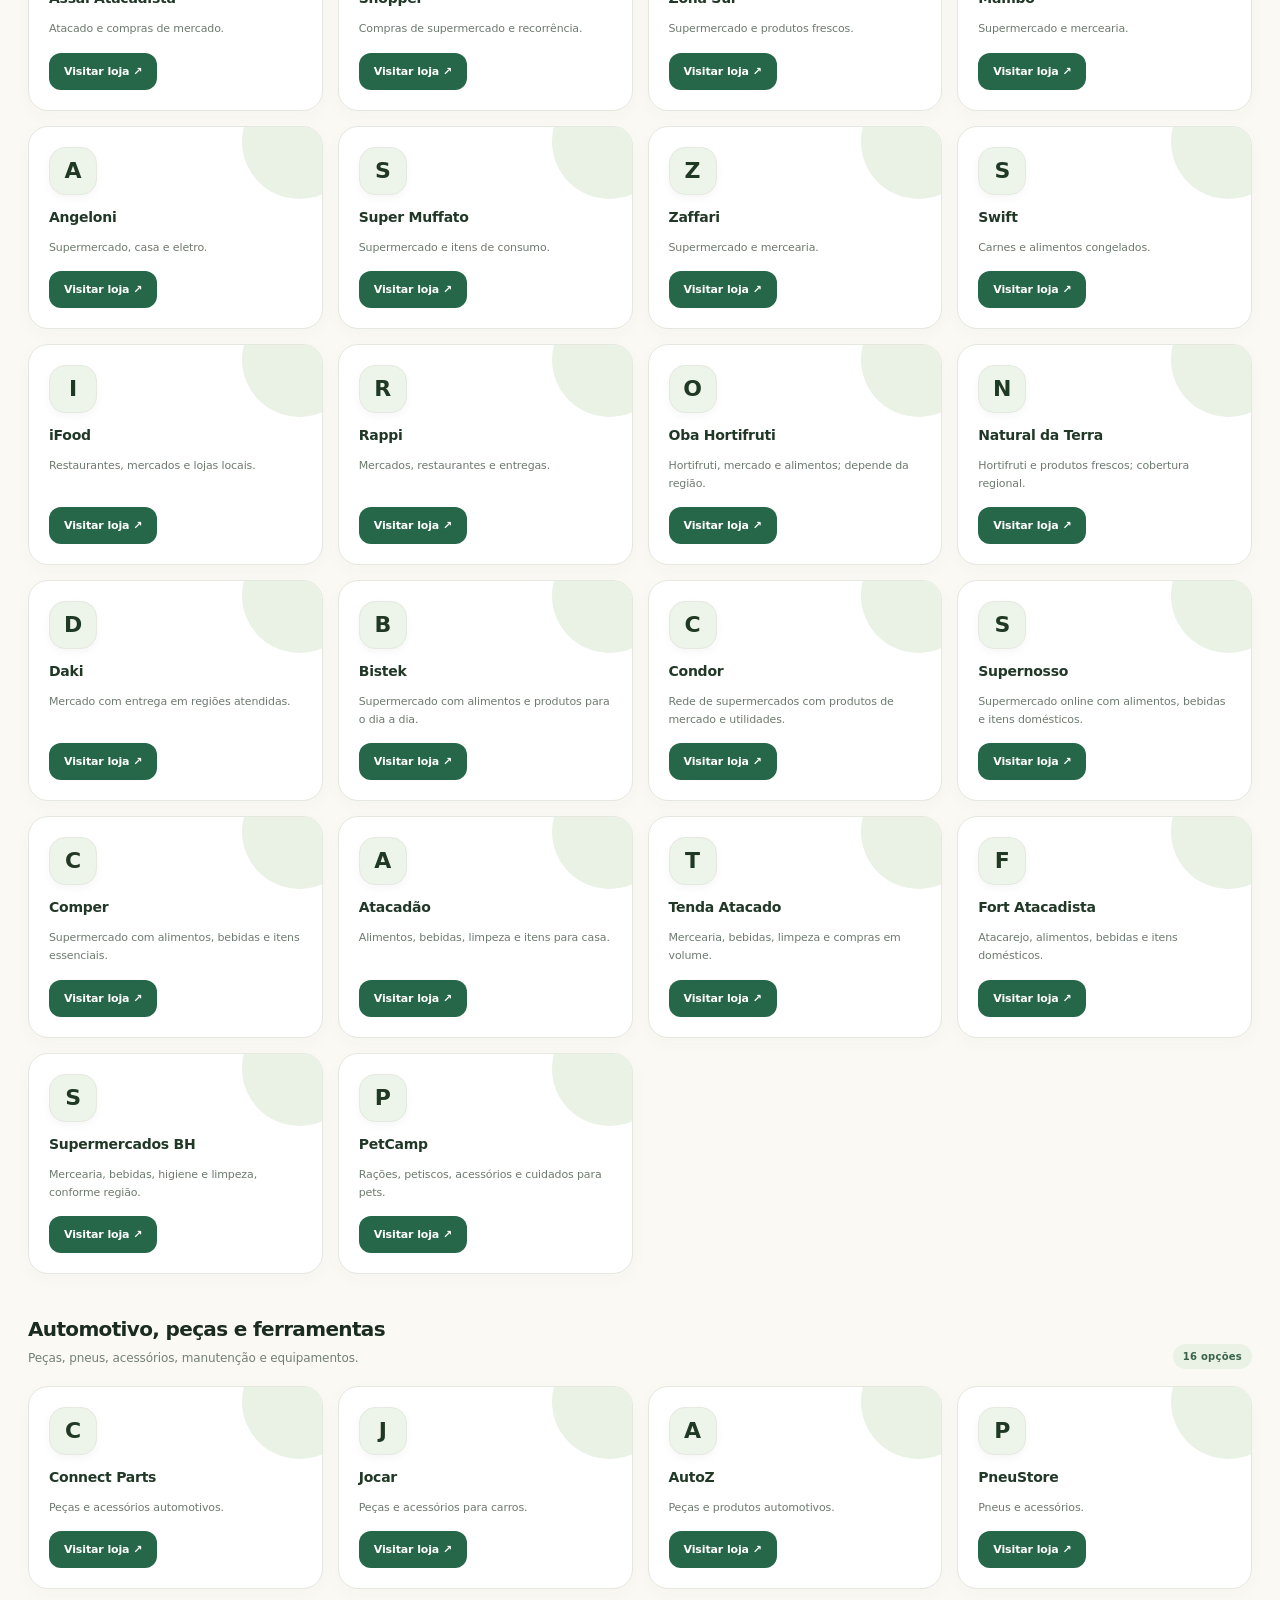
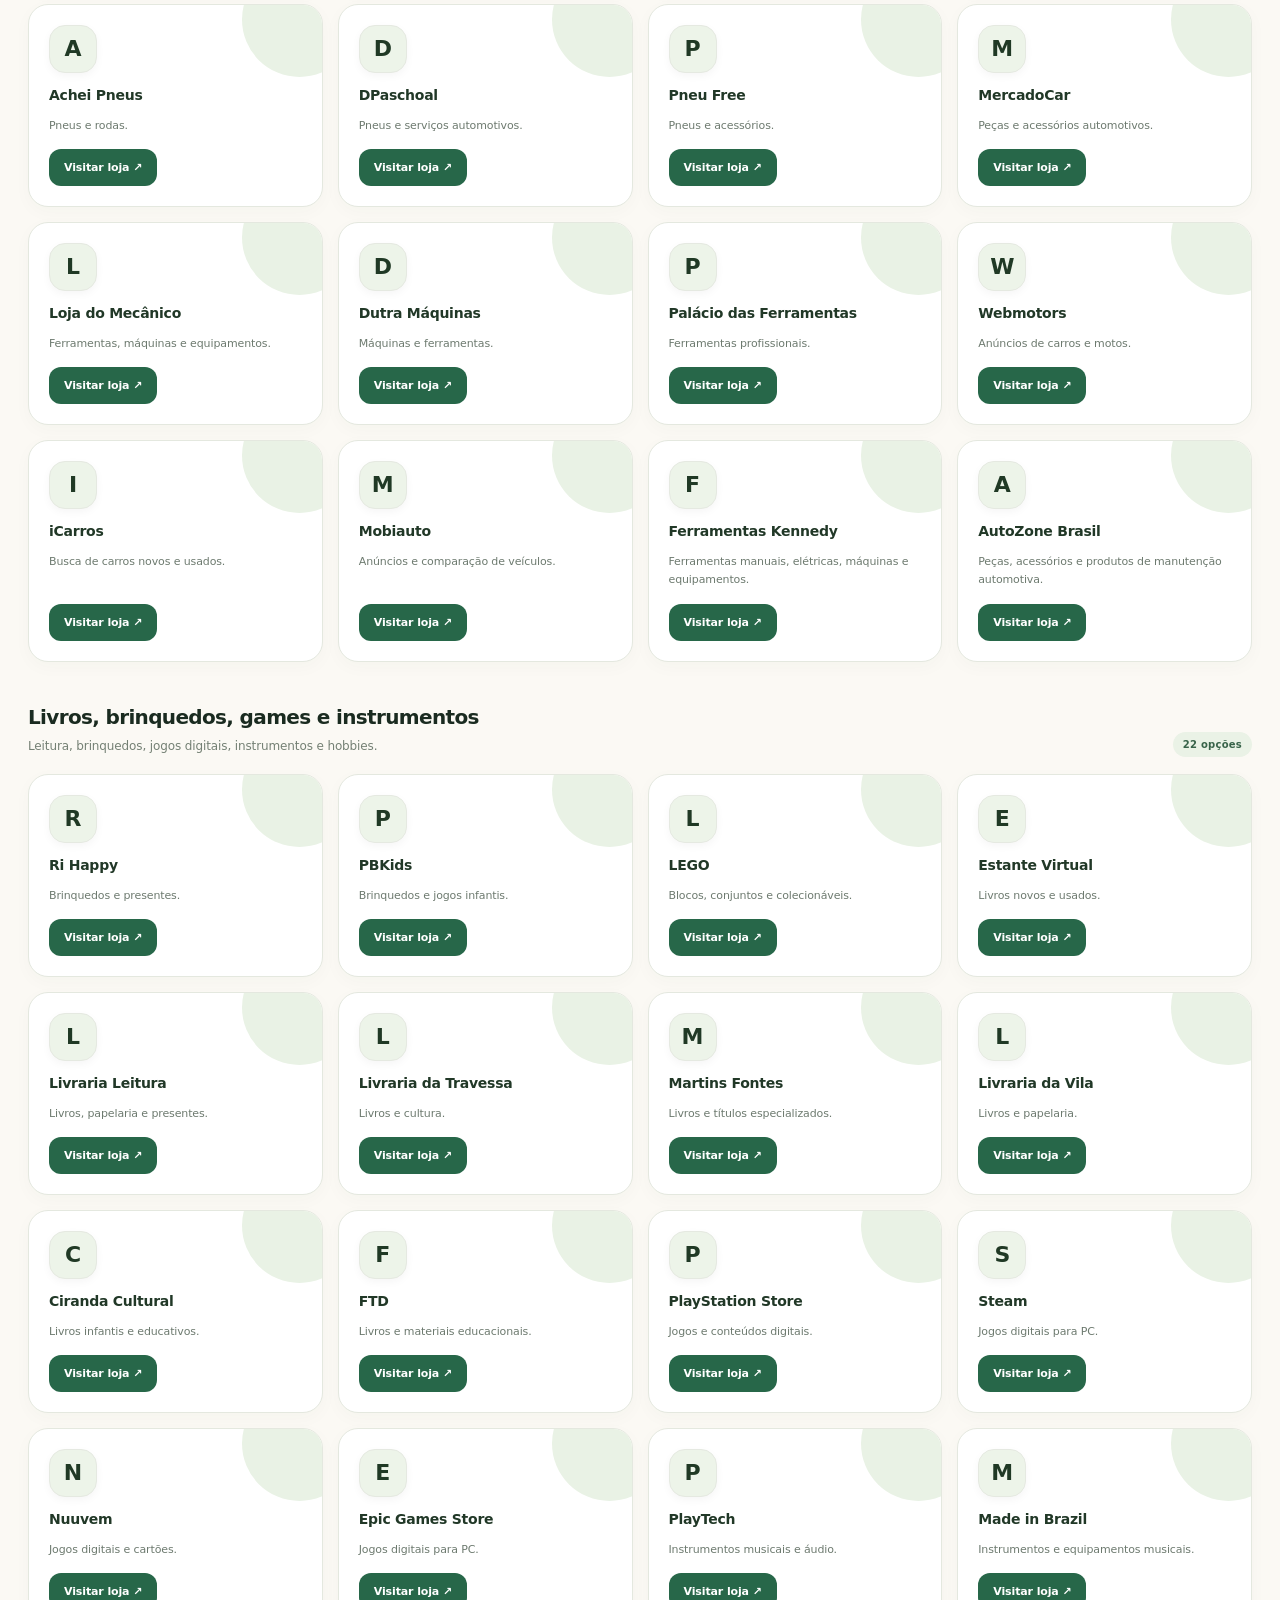
==== commit dd7390aa: "Polish hackathon pages and strengthen submission checks" ====
--- a/index.html
+++ b/index.html
@@ -4,7 +4,17 @@
 <meta charset="utf-8">
 <meta name="viewport" content="width=device-width, initial-scale=1">
 <meta name="theme-color" content="#173C2C">
-<meta name="description" content="Pesquise qualquer produto e encontre caminhos para comprar em buscadores e lojas conhecidas.">
+<meta name="description" content="Busque produtos, compare fontes de preço e abra páginas diretas de compra. Confira frete, variante e total final na loja.">
+<link rel="canonical" href="https://onde-compro.pages.dev/">
+<meta property="og:type" content="website">
+<meta property="og:locale" content="pt_BR">
+<meta property="og:site_name" content="Onde compro?">
+<meta property="og:title" content="Onde compro? — Compare ofertas antes de comprar">
+<meta property="og:description" content="Busque produtos, compare fontes de preço e abra páginas diretas de compra. Confira frete, variante e total final na loja.">
+<meta property="og:url" content="https://onde-compro.pages.dev/">
+<meta name="twitter:card" content="summary">
+<meta name="twitter:title" content="Onde compro? — Compare ofertas antes de comprar">
+<meta name="twitter:description" content="Busque produtos, compare fontes de preço e abra páginas diretas de compra. Confira frete, variante e total final na loja.">
 <link rel="icon" type="image/svg+xml" href="/assets/favicon.svg">
 <meta name="color-scheme" content="light">
 <title>Onde compro? — Você procura. A gente compara.</title>
@@ -813,9 +823,9 @@
 <section class="hero" id="busca">
   <div class="wrap hero-grid">
     <div class="hero-copy">
-      <div class="eyebrow"><span aria-hidden="true">✳</span> COMPARE MELHOR. ECONOMIZE DE VERDADE.</div>
-      <h1>Encontre o menor preço. <em>Sem perder tempo.</em></h1>
-      <p class="lead">Pesquise praticamente qualquer produto e compare ofertas de várias lojas. A gente prioriza anúncios específicos para você clicar e chegar ao produto que viu — e não à página inicial da loja.</p>
+      <div class="eyebrow"><span aria-hidden="true">✳</span> COMPARE MELHOR. DECIDA COM MAIS CLAREZA.</div>
+      <h1>Compare ofertas. <em>Compre com confiança.</em></h1>
+      <p class="lead">Pesquise produtos e compare ofertas de várias lojas com links diretos para os anúncios encontrados. Os preços podem mudar e nem sempre incluem frete, cupons ou condições do checkout — confira os detalhes na loja antes de comprar.</p>
       <form class="search" id="searchForm">
         <svg viewBox="0 0 24 24" fill="none" stroke="currentColor" stroke-width="2" aria-hidden="true"><circle cx="11" cy="11" r="7"></circle><path d="m20 20-4-4"></path></svg>
         <input id="query" type="search" placeholder="Ex.: cadeira gamer, fone JBL, SSD de 1 TB..." autocomplete="off" aria-label="Produto que deseja encontrar" required>
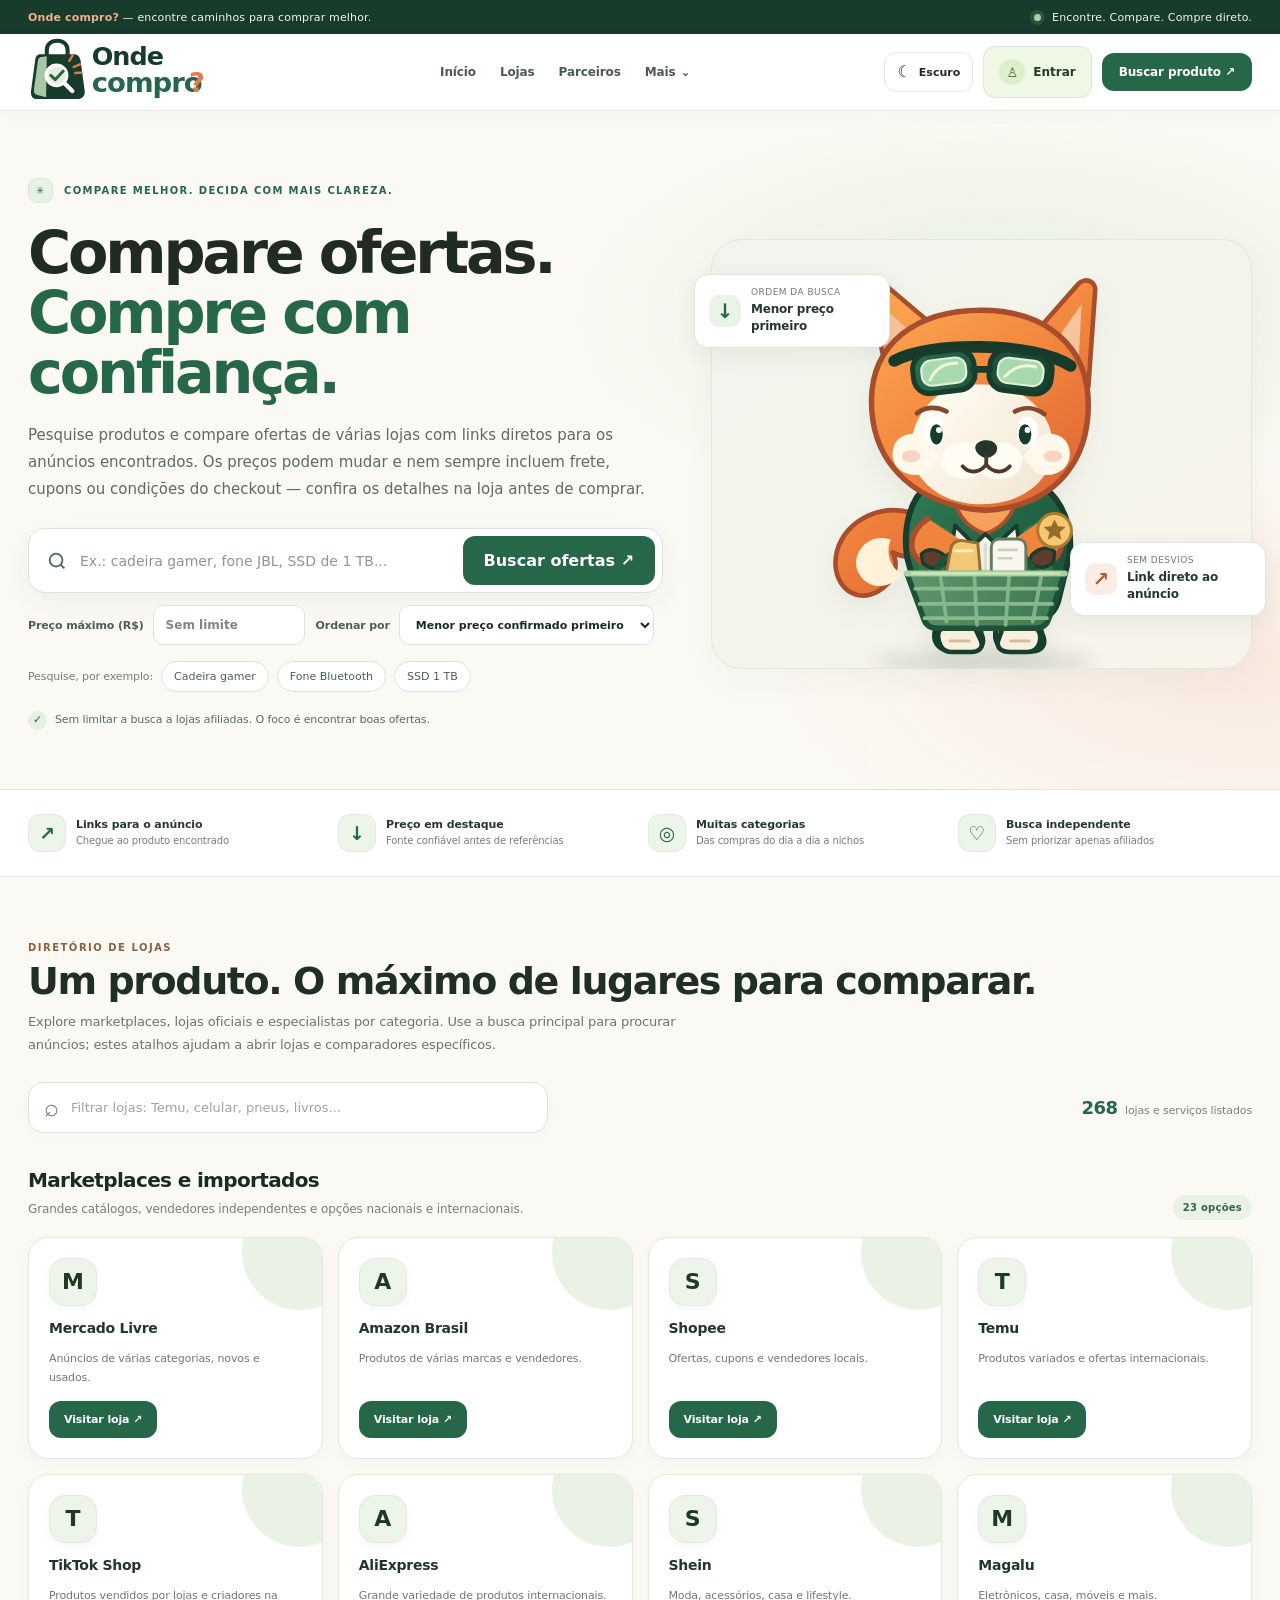
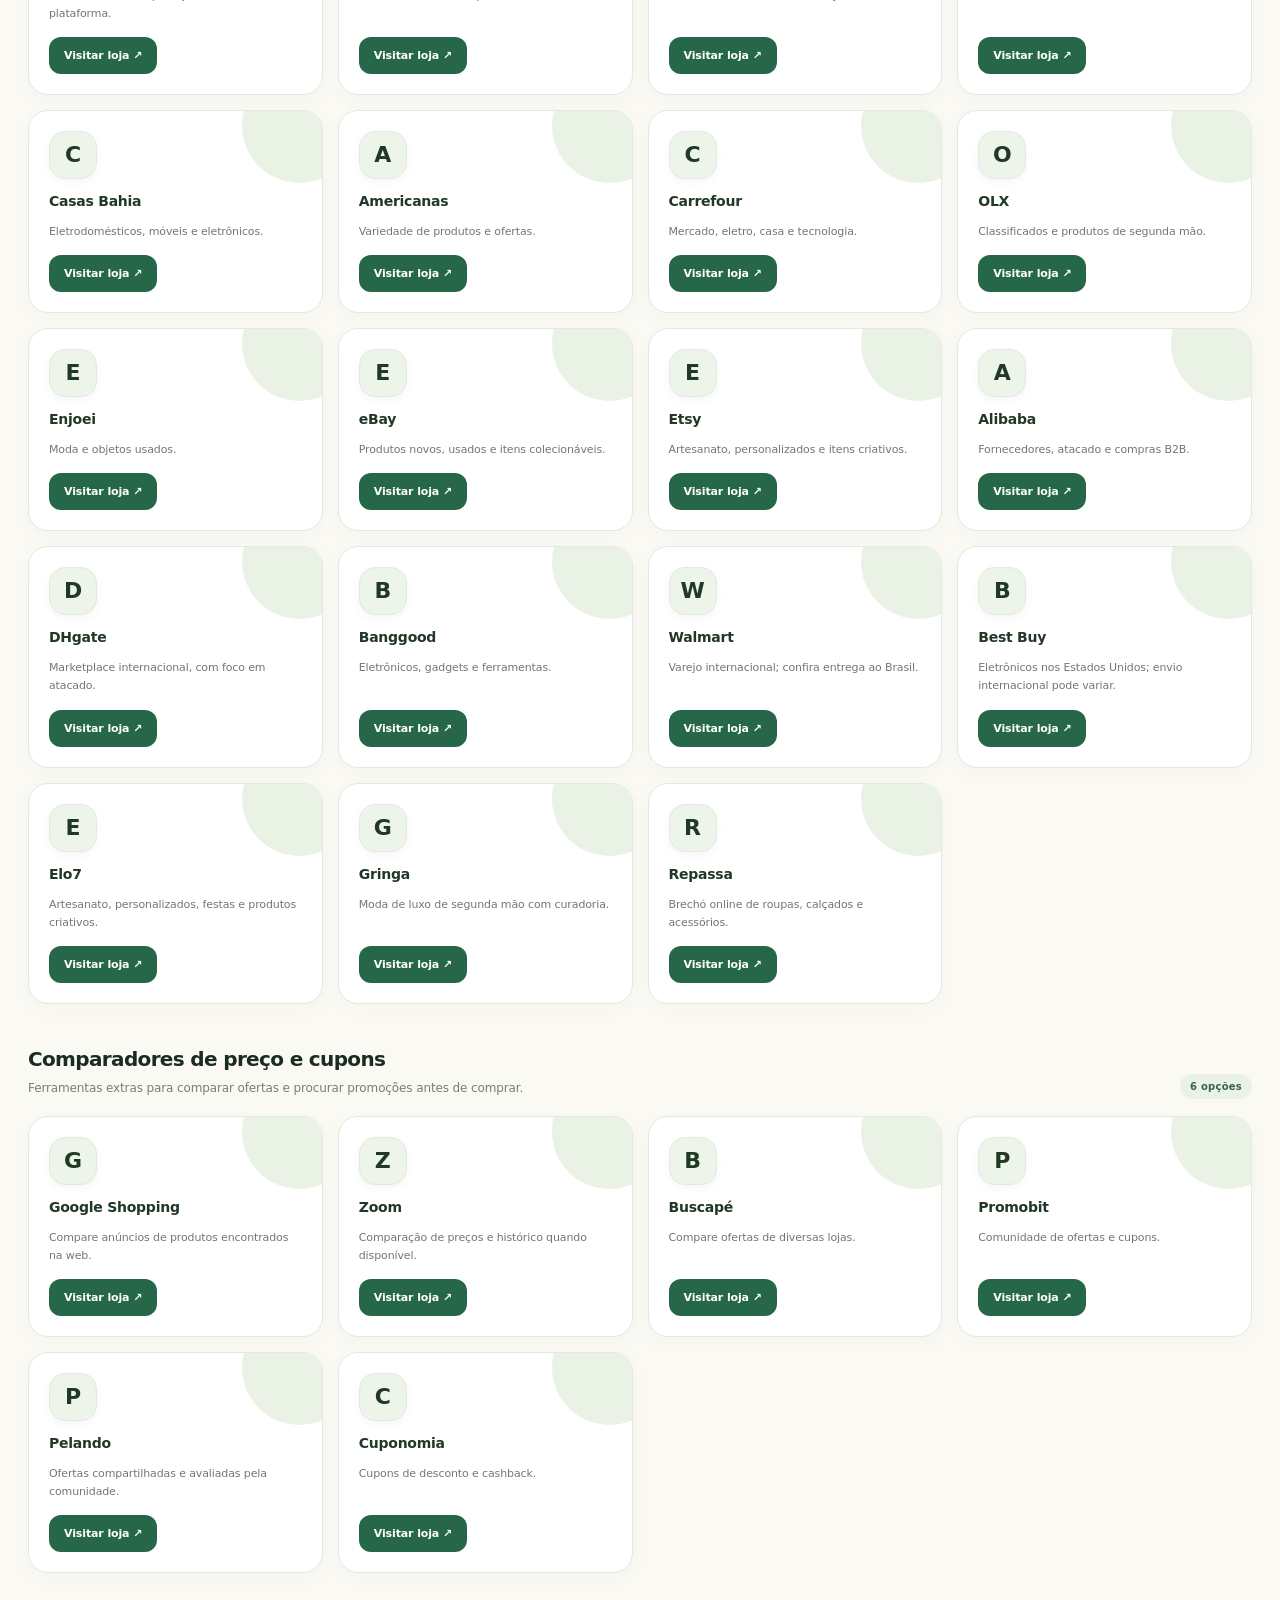
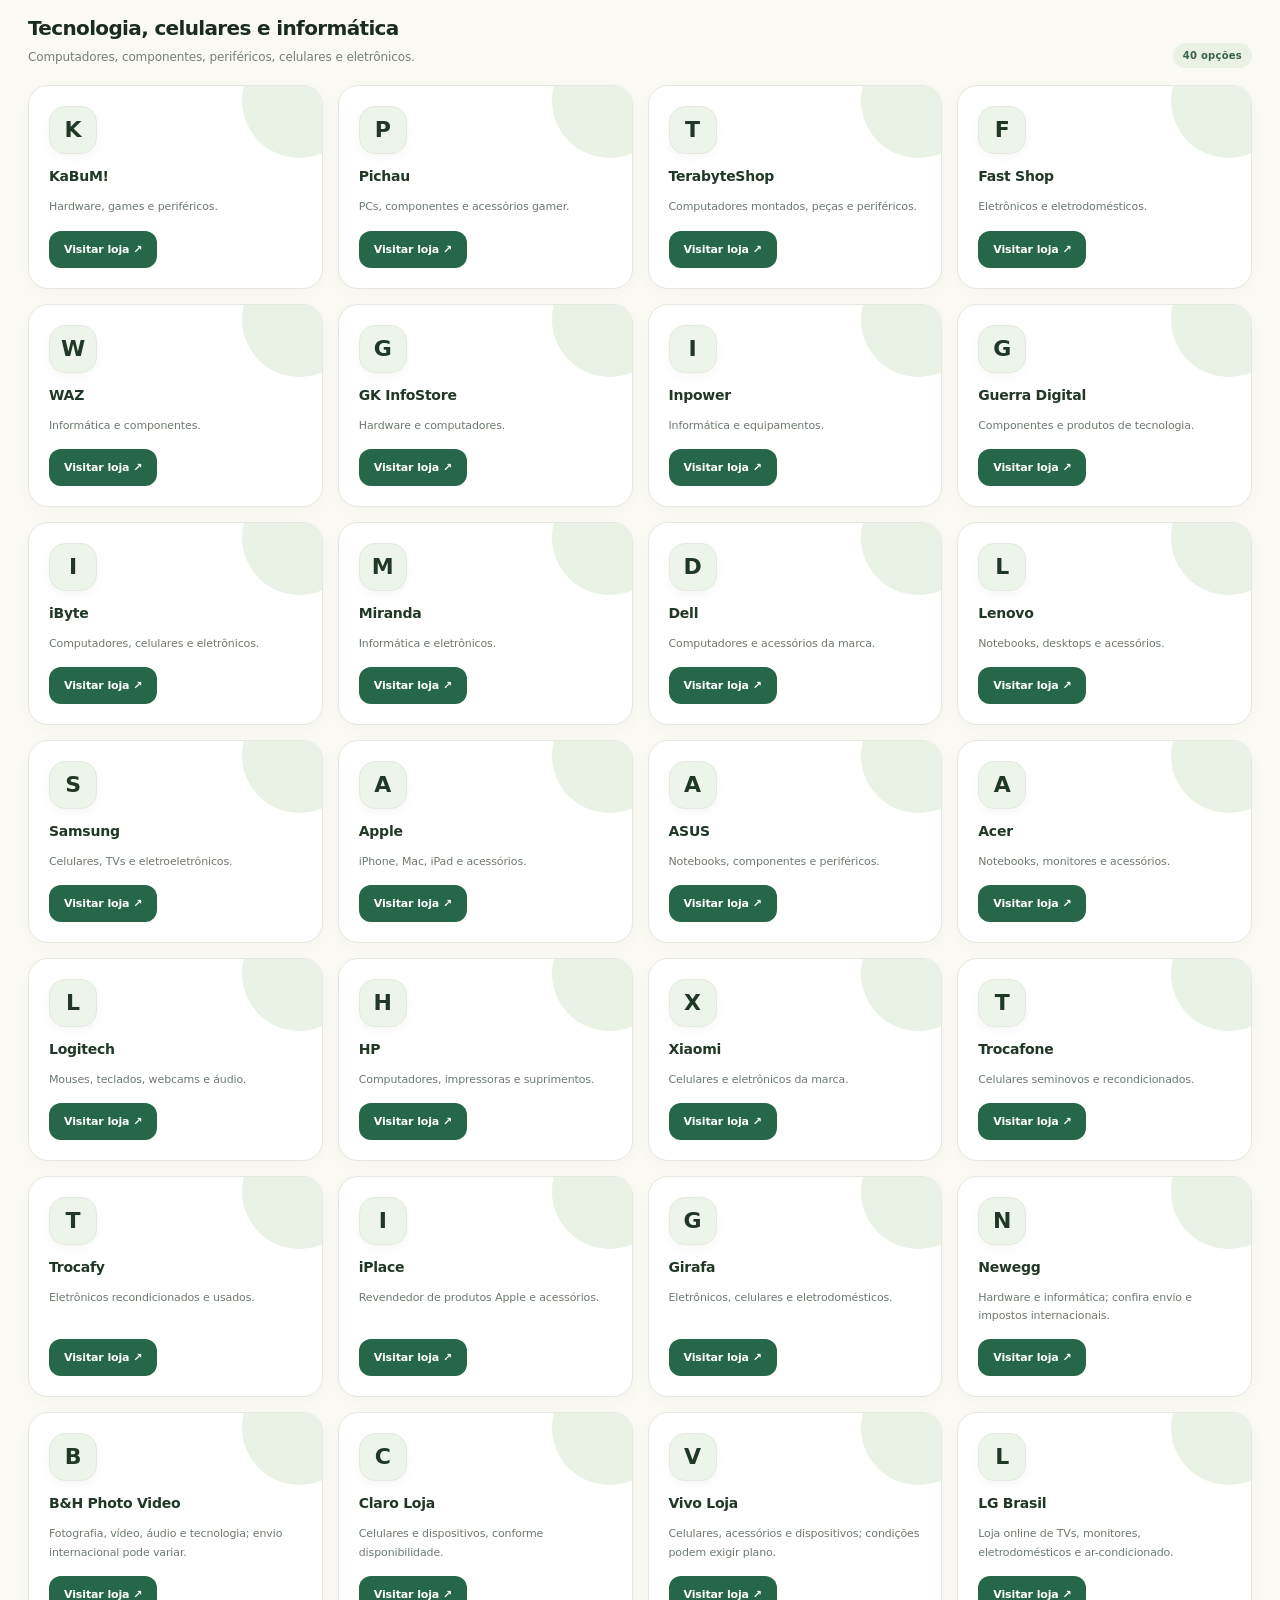
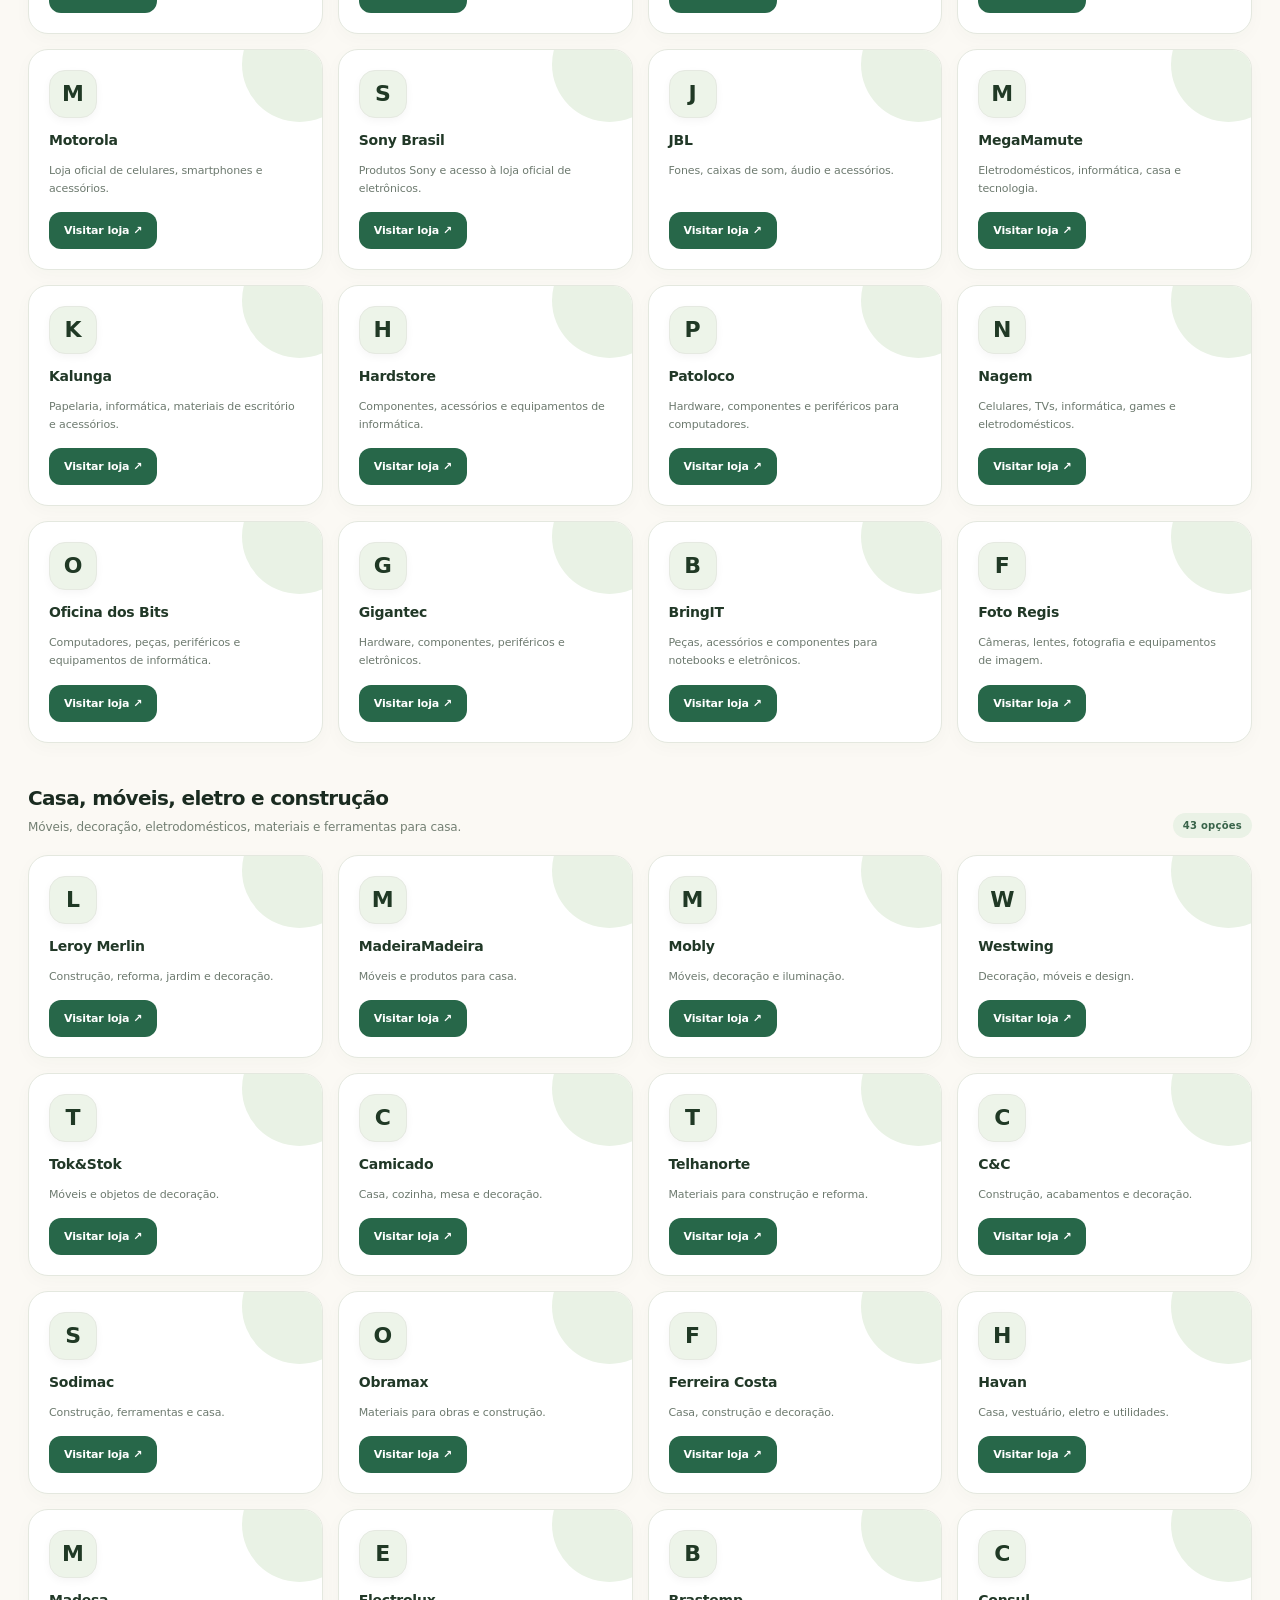
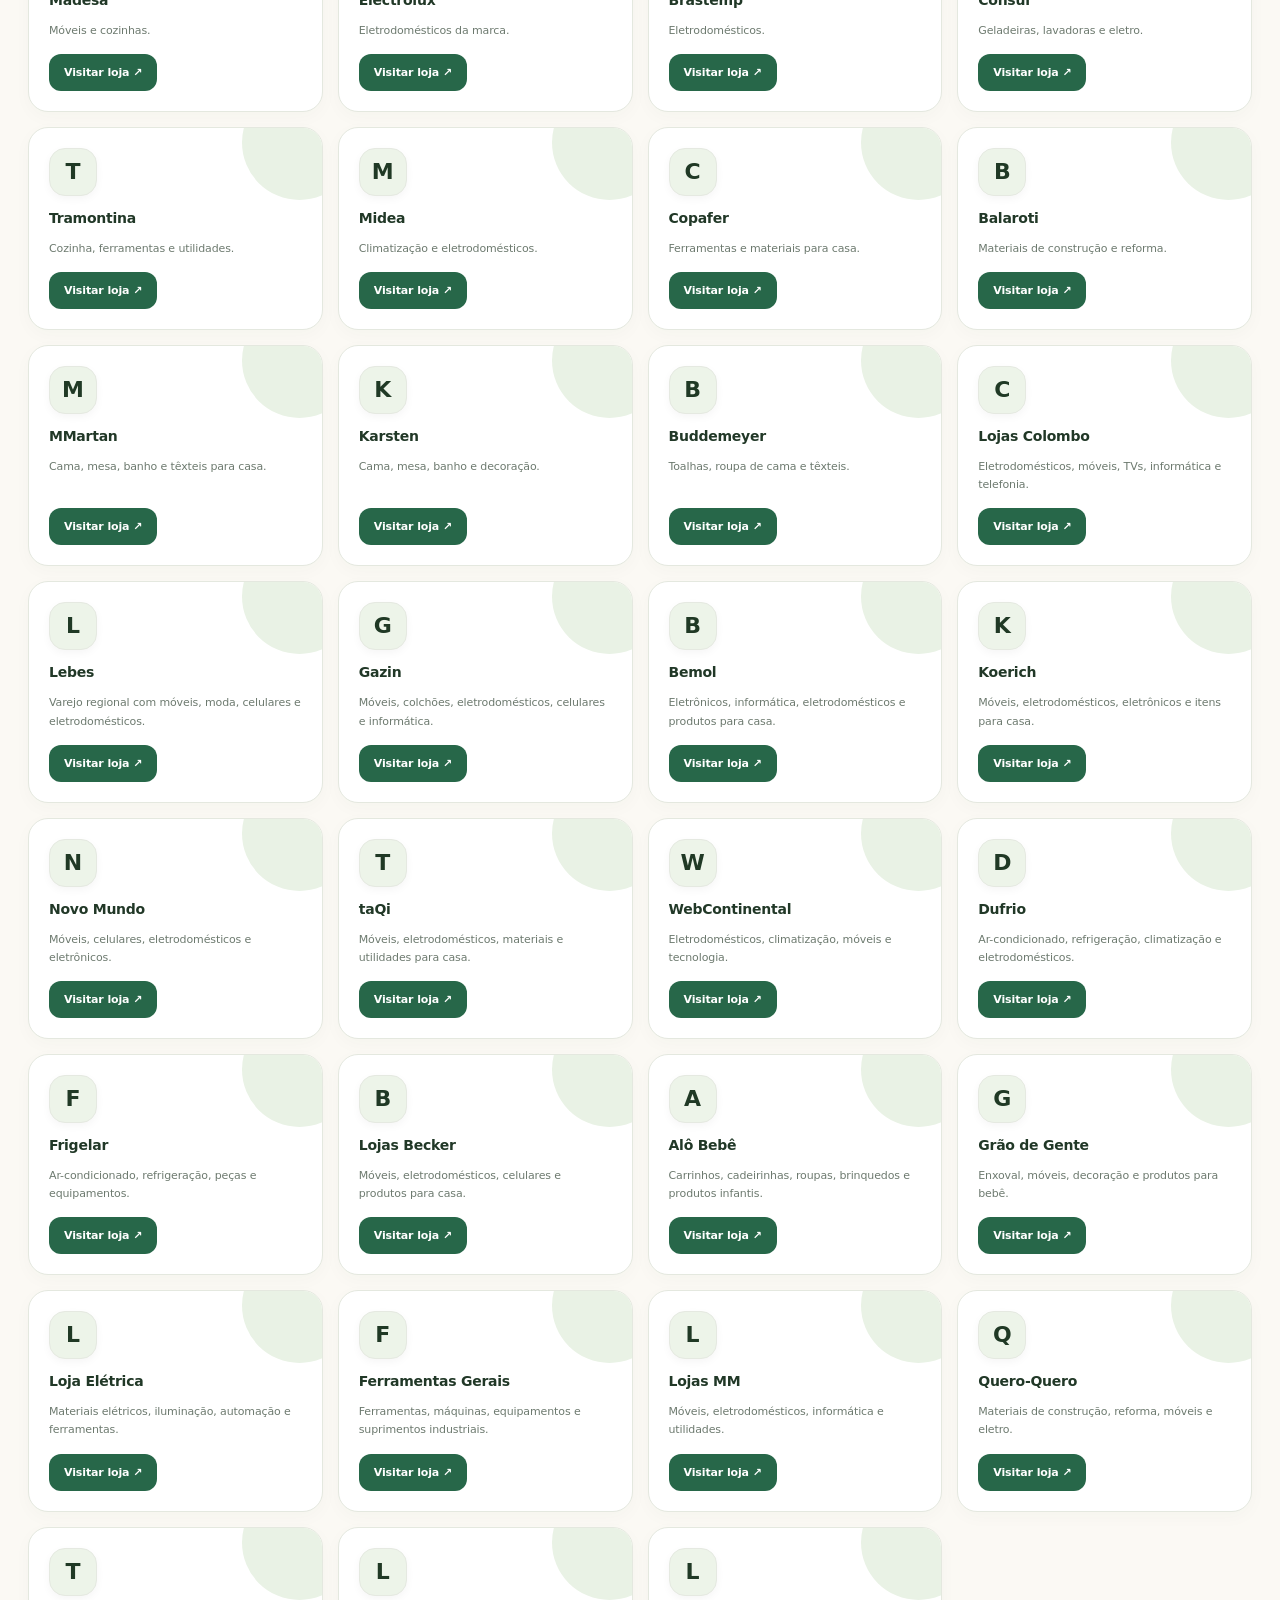
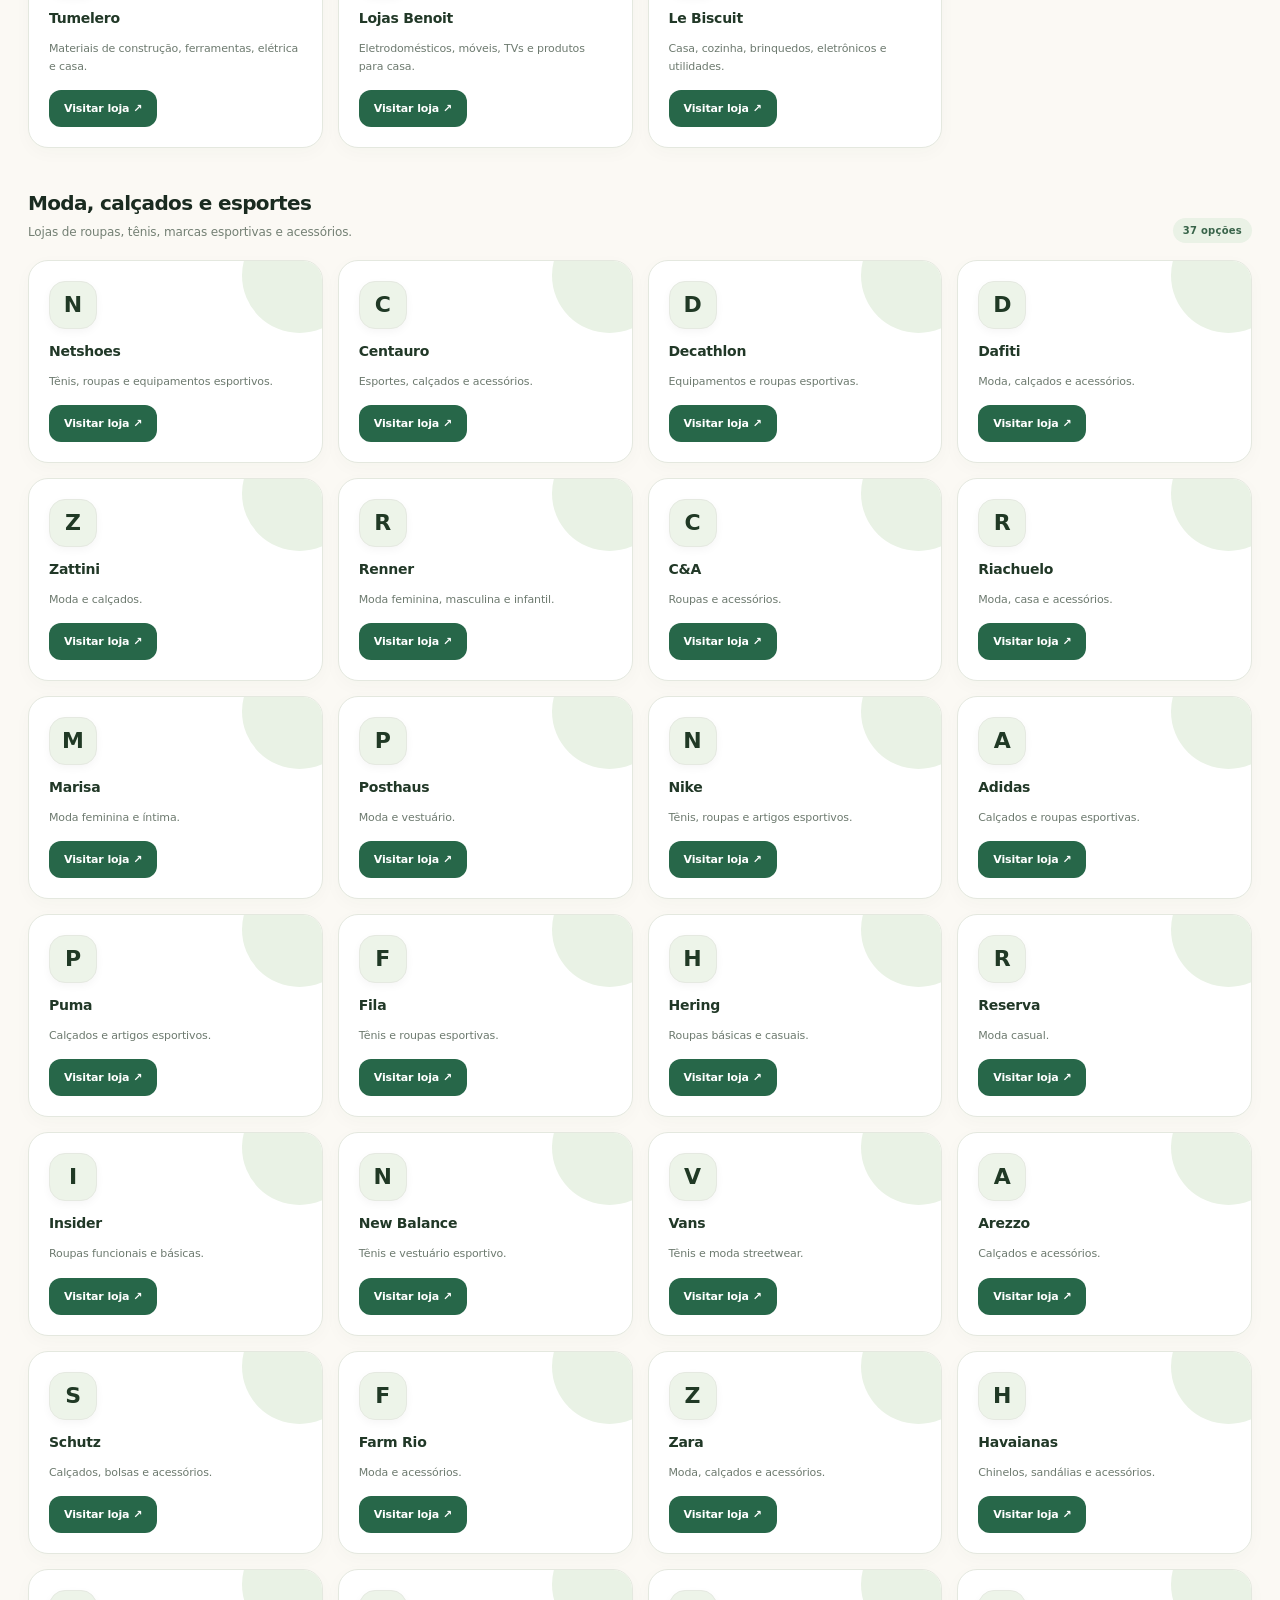
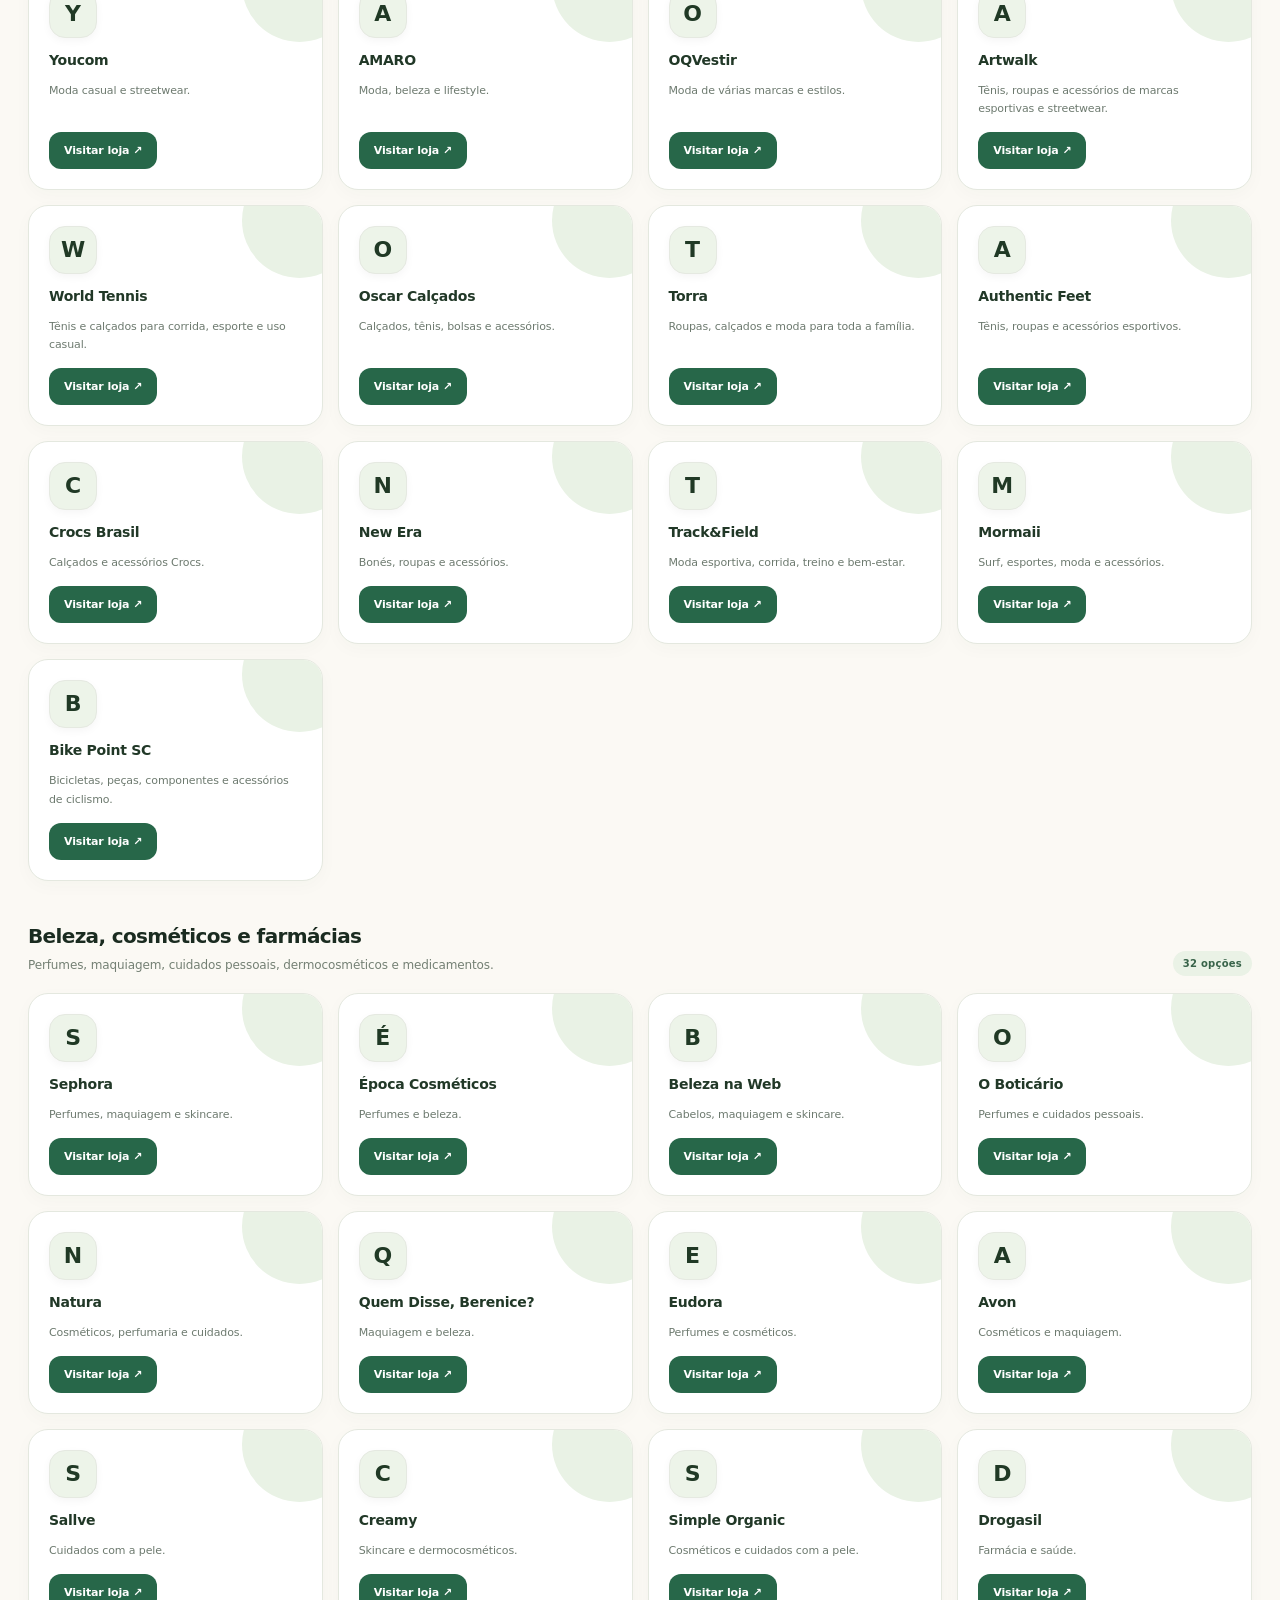
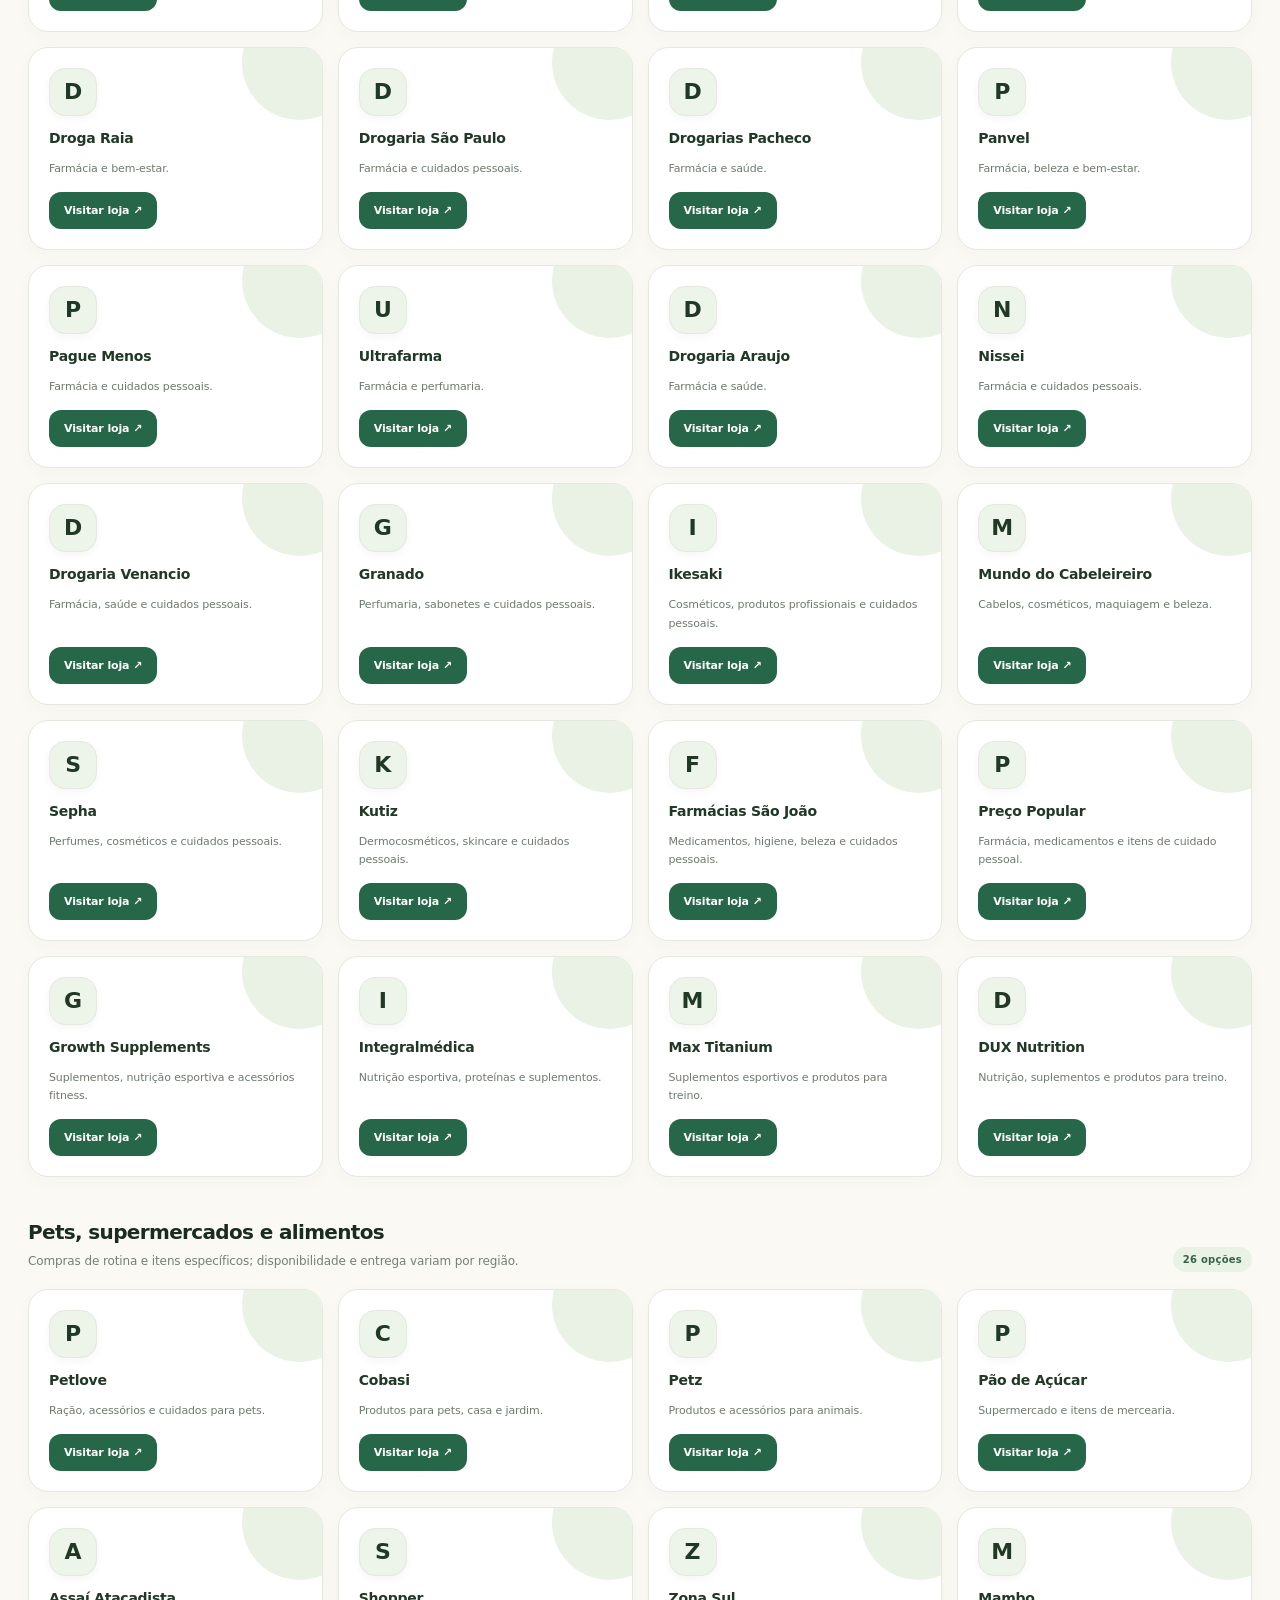
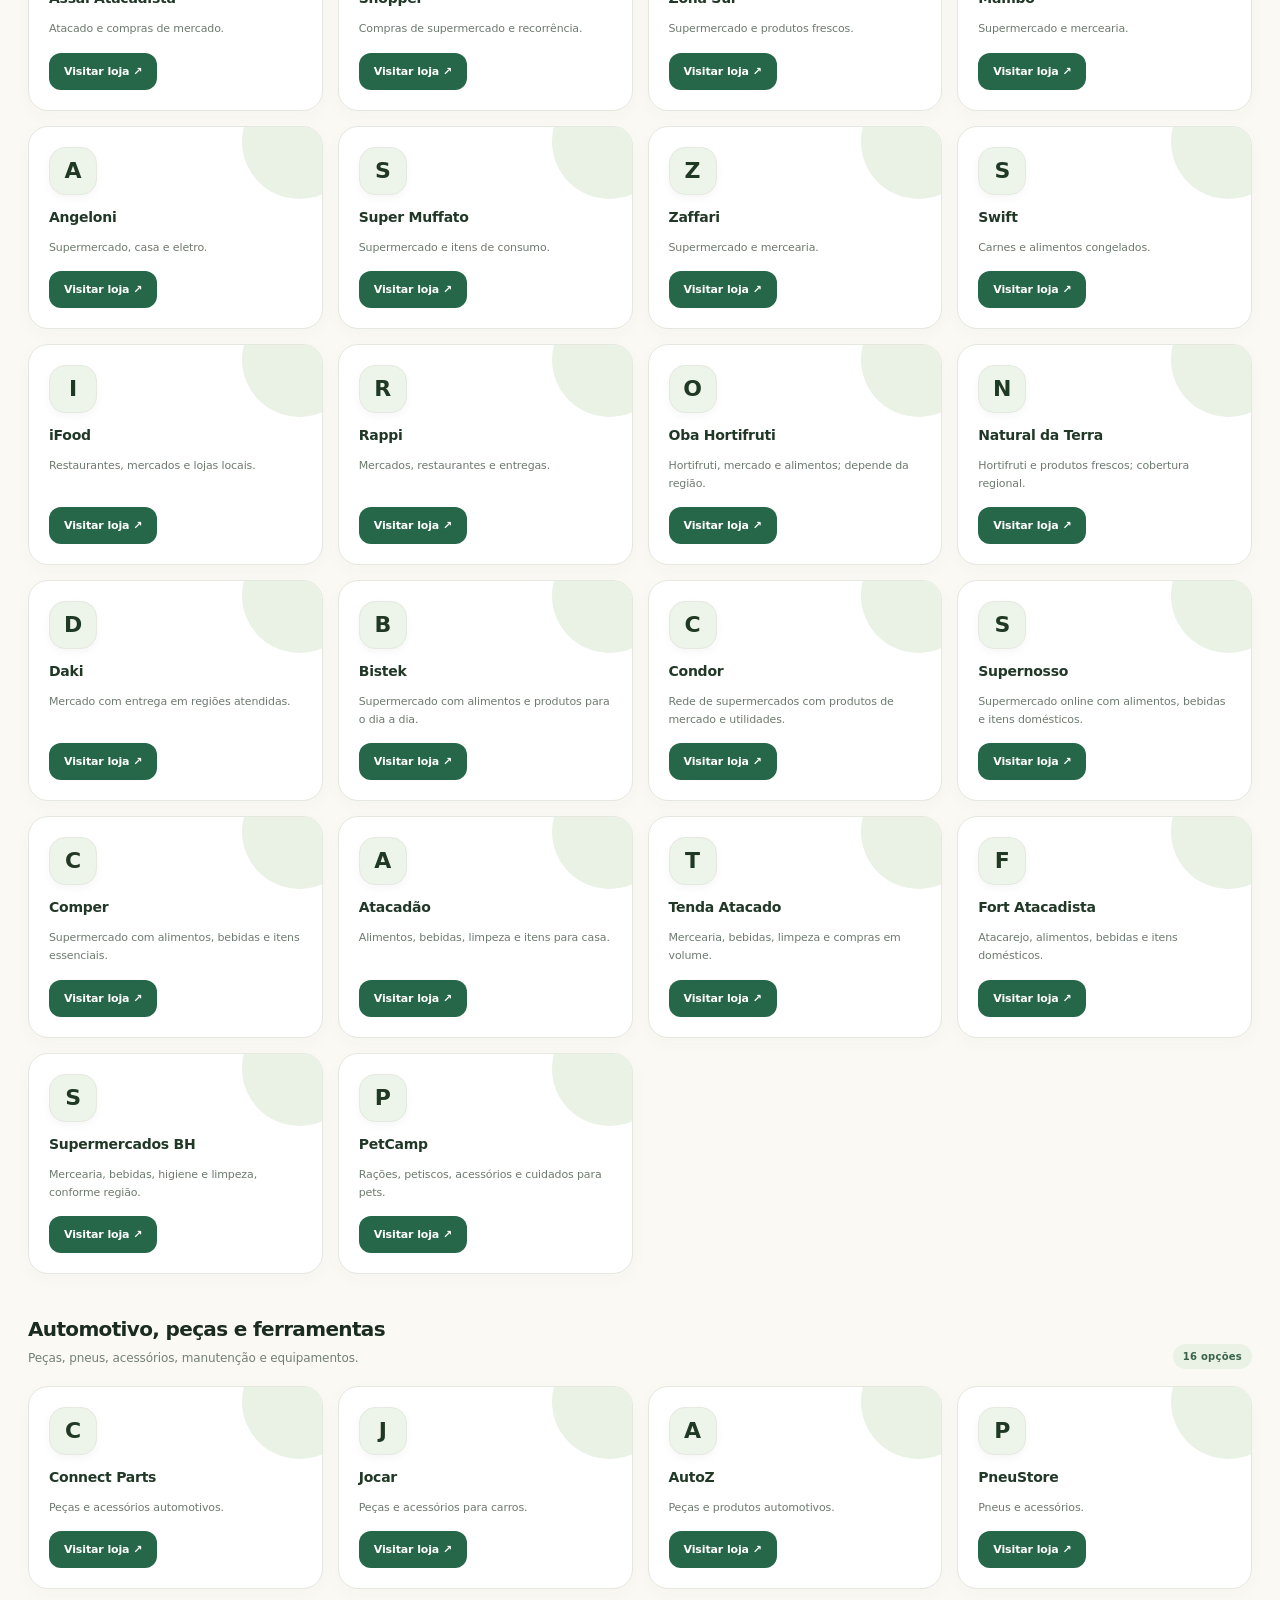
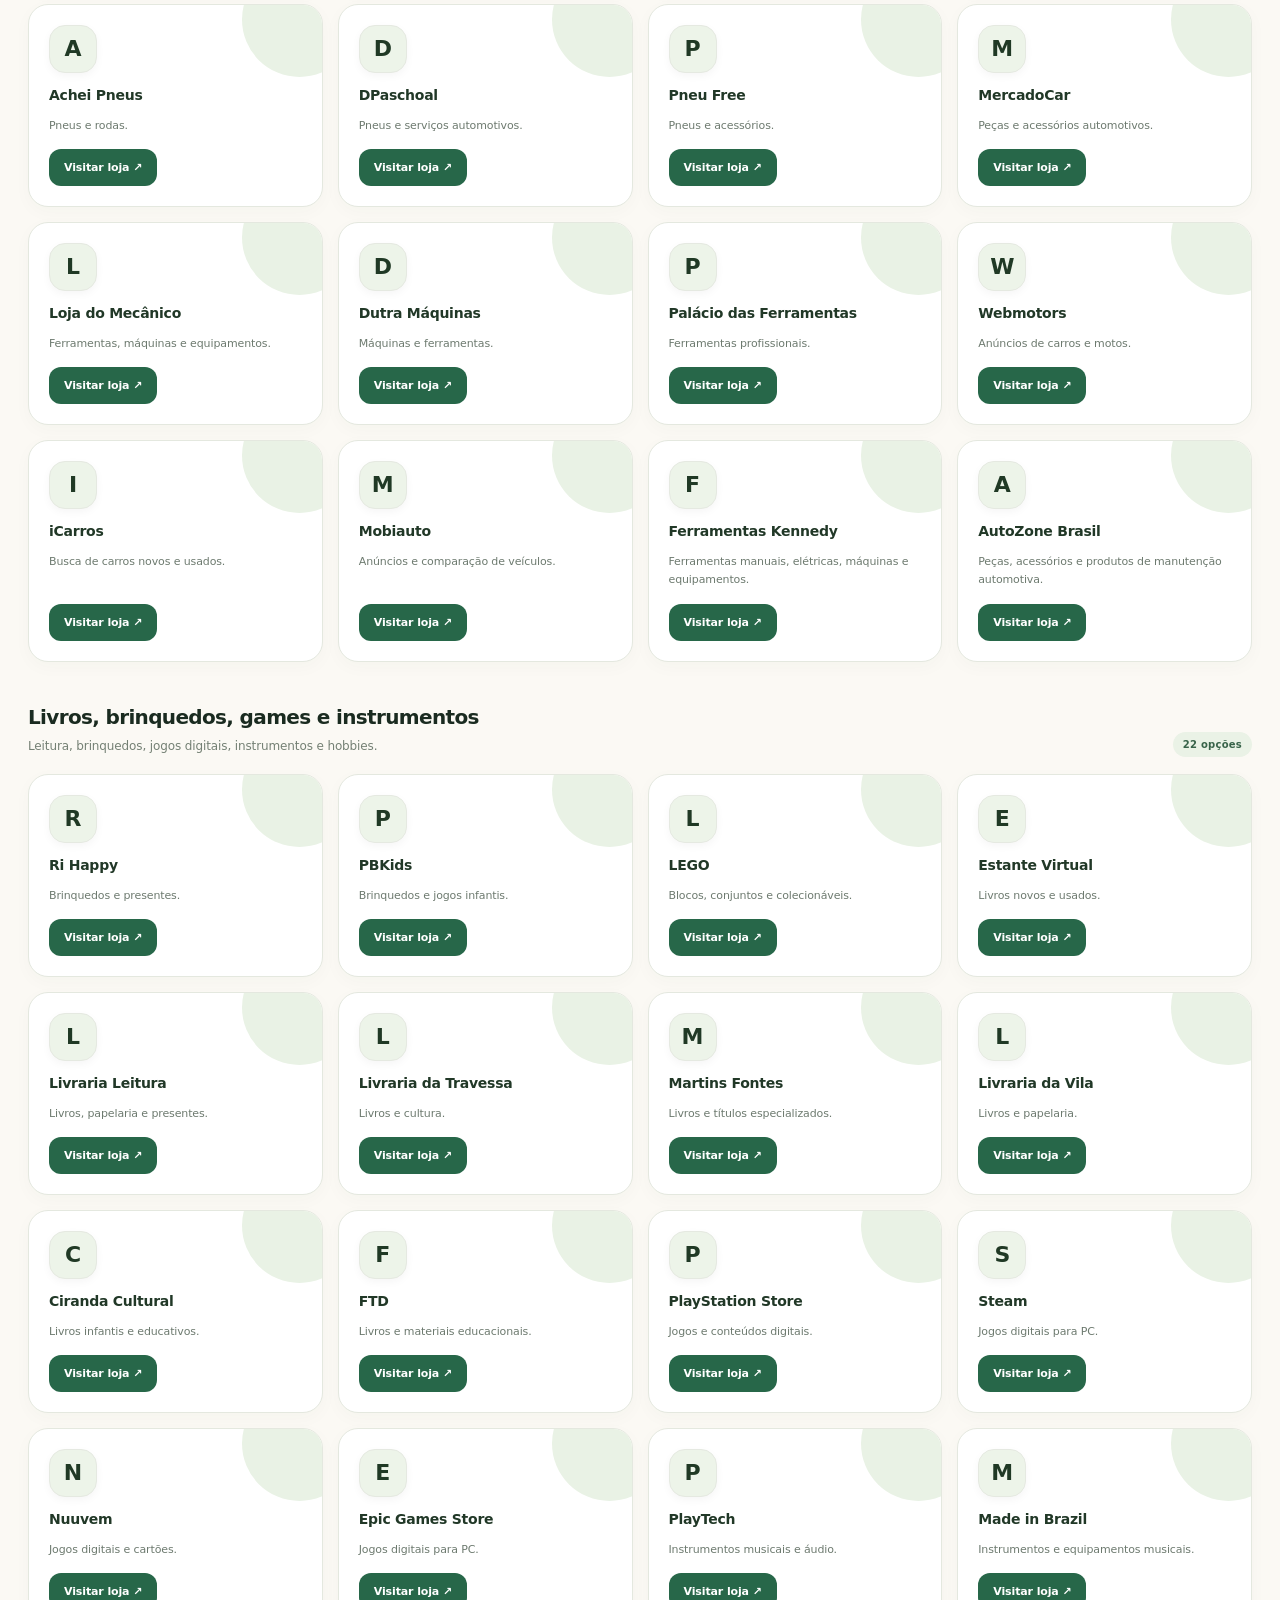
==== commit 36e475e4: "Organize homepage navigation and add partner entry point" ====
--- a/index.html
+++ b/index.html
@@ -678,10 +678,12 @@
  .chat-disclaimer{margin:10px 16px 15px}
 }
 </style>
+<link rel="stylesheet" href="/assets/theme.css">
+<script defer src="/assets/theme.js"></script>
 </head>
 <body>
 <div class="top"><div class="wrap"><div><b>Onde compro?</b> — encontre caminhos para comprar melhor.</div><div class="right-note"><span class="dot"></span> Encontre. Compare. Compre direto.</div></div></div>
-<header><nav class="wrap"><a class="brand" href="#" aria-label="Onde compro página inicial"><img class="brand-logo" src="/assets/logo.svg" alt="Onde compro? — Você procura. A gente compara." width="650" height="210"></a><div class="navlinks"><a href="#explorar">Lojas e categorias</a><a href="#results">Como comparar</a><a href="/fairbasket.html">FairBasket</a><a href="/comunidade.html">Comunidade</a><a href="/clube.html">Clube</a></div><div class="nav-actions"><button class="account-nav-button" id="openAccountDialog" type="button" aria-label="Entrar ou criar conta"><span class="account-nav-avatar-fallback" id="accountNavAvatarIcon" aria-hidden="true">♙</span><img id="accountNavAvatar" class="account-nav-avatar" alt="" hidden><span id="accountNavLabel">Entrar</span><span id="accountNavOwnerMark" class="account-nav-owner-mark" title="Criador do site" aria-label="Criador do site" hidden>✳</span></button><a class="result-link" href="#busca" style="align-self:auto">Buscar produto ↗</a></div></nav></header>
+<header><nav class="wrap"><a class="brand" href="/#busca" aria-label="Onde compro página inicial"><img class="brand-logo" src="/assets/logo.svg" alt="Onde compro? — Você procura. A gente compara." width="650" height="210"></a><div class="navlinks" id="primaryNav"><a href="#busca">Início</a><a href="#explorar">Lojas</a><a href="/parceiros.html">Parceiros</a><details class="nav-more"><summary>Mais</summary><div class="nav-more-menu"><a href="/fairbasket.html">FairBasket</a><a href="/comunidade.html">Comunidade</a><a href="/clube.html">Clube</a></div></details></div><button class="mobile-menu-toggle" id="mobileNavToggle" type="button" aria-expanded="false" aria-controls="primaryNav">☰ Menu</button><div class="nav-actions"><button class="account-nav-button" id="openAccountDialog" type="button" aria-label="Entrar ou criar conta"><span class="account-nav-avatar-fallback" id="accountNavAvatarIcon" aria-hidden="true">♙</span><img id="accountNavAvatar" class="account-nav-avatar" alt="" hidden><span id="accountNavLabel">Entrar</span><span id="accountNavOwnerMark" class="account-nav-owner-mark" title="Criador do site" aria-label="Criador do site" hidden>✳</span></button><a class="result-link" href="#busca" style="align-self:auto">Buscar produto ↗</a></div></nav></header>
 <div class="account-modal" id="accountModal" hidden>
   <div class="account-backdrop" data-close-account aria-hidden="true"></div>
   <section class="account-dialog" role="dialog" aria-modal="true" aria-labelledby="accountDialogTitle" aria-describedby="accountDialogDescription">
@@ -1067,7 +1069,7 @@
 </div></section>
 <section class="section how" id="como-funciona"><div class="wrap"><div class="section-head"><div><div class="kicker">SIMPLES ASSIM</div><h2>Como funciona</h2></div></div><div class="steps"><div class="step"><div class="num">1</div><div><h3>Digite o produto</h3><p>Use o nome, a marca, o modelo ou até uma descrição do item que está procurando.</p></div></div><div class="step"><div class="num">2</div><div><h3>Compare preços e anúncios</h3><p>Veja os resultados encontrados, confira se correspondem ao modelo certo e compare os valores disponíveis.</p></div></div><div class="step"><div class="num">3</div><div><h3>Compare antes de comprar</h3><p>Confira vendedor, condição do produto, frete, prazo, políticas de devolução e preço final no destino.</p></div></div></div></div></section>
 </main>
-<footer><div class="wrap foot"><div><strong>Onde compro?</strong> — Você procura. A gente compara.</div><div>Comparador independente · A compra acontece diretamente na loja.</div><div class="home-footer-links"><a href="/fairbasket.html">FairBasket · Impacto social</a> · <a href="/comunidade.html">Comunidade</a> · <a href="/clube.html">Clube</a></div></div></footer>
+<footer><div class="wrap foot"><div><strong>Onde compro?</strong> — Você procura. A gente compara.</div><div>Comparador independente · A compra acontece diretamente na loja.</div><div class="home-footer-links"><a href="/parceiros.html">Parceiros</a> · <a href="/fairbasket.html">FairBasket · Impacto social</a> · <a href="/comunidade.html">Comunidade</a> · <a href="/clube.html">Clube</a></div></div></footer>
 <script>
 (function(){
 const form=document.getElementById('searchForm');
--- a/assets/theme.css
+++ b/assets/theme.css
@@ -0,0 +1,188 @@
+
+/* Onde Compro? — tema global e navegação */
+:root {
+  color-scheme: light;
+  --oc-bg: #fbf9f4;
+  --oc-surface: #ffffff;
+  --oc-surface-soft: #f2f5ef;
+  --oc-text: #202b24;
+  --oc-muted: #66736b;
+  --oc-border: #e2e7df;
+  --oc-primary: #276749;
+}
+html[data-theme="dark"] {
+  color-scheme: dark;
+  --oc-bg: #101713;
+  --oc-surface: #18231c;
+  --oc-surface-soft: #202d24;
+  --oc-text: #edf3ee;
+  --oc-muted: #a9b7ac;
+  --oc-border: #35453a;
+  --oc-primary: #8ecda0;
+}
+.theme-toggle {
+  display:inline-flex;align-items:center;justify-content:center;gap:7px;
+  min-height:40px;padding:0 12px;border:1px solid var(--oc-border);
+  border-radius:12px;background:var(--oc-surface);color:var(--oc-text);
+  font:700 11px/1 system-ui,sans-serif;white-space:nowrap;cursor:pointer;
+  transition:background .18s ease,border-color .18s ease,transform .18s ease;
+}
+.theme-toggle:hover {transform:translateY(-1px);border-color:var(--oc-primary)}
+.theme-toggle-icon {font-size:16px;line-height:1}
+.theme-toggle-label {font-size:11px}
+.mobile-menu-toggle {
+  display:none;align-items:center;gap:7px;justify-content:center;
+  min-height:40px;padding:0 12px;border:1px solid var(--oc-border);
+  border-radius:12px;background:var(--oc-surface);color:var(--oc-text);
+  font:800 11px system-ui,sans-serif;cursor:pointer;
+}
+.nav-more {position:relative}
+.nav-more summary {list-style:none;cursor:pointer;display:flex;align-items:center;gap:5px;padding:10px 0;font-weight:750}
+.nav-more summary::-webkit-details-marker {display:none}
+.nav-more summary:after {content:"⌄";font-size:12px}
+.nav-more[open] summary:after {content:"⌃"}
+.nav-more-menu {
+  position:absolute;z-index:60;top:calc(100% + 8px);right:0;min-width:175px;
+  display:grid;gap:3px;padding:8px;border:1px solid var(--oc-border);
+  border-radius:14px;background:var(--oc-surface);box-shadow:0 14px 32px #14271a18;
+}
+.nav-more-menu a {padding:10px 11px;border-radius:9px;white-space:nowrap}
+.nav-more-menu a:hover {background:var(--oc-surface-soft)}
+@media(max-width:800px) {
+  header nav.wrap {position:relative}
+  .mobile-menu-toggle {display:inline-flex}
+  header nav.wrap .navlinks {
+    display:none!important;position:absolute;z-index:55;left:0;right:0;top:calc(100% + 1px);
+    padding:12px;align-items:stretch;flex-direction:column;gap:4px;
+    background:var(--oc-surface);border:1px solid var(--oc-border);
+    border-radius:0 0 16px 16px;box-shadow:0 16px 28px #14271a18;
+  }
+  header nav.wrap.is-menu-open .navlinks {display:flex!important}
+  header nav.wrap .navlinks>a,header nav.wrap .nav-more summary {
+    display:flex;padding:12px;border-radius:10px;
+  }
+  header nav.wrap .navlinks>a:hover,header nav.wrap .nav-more summary:hover {background:var(--oc-surface-soft)}
+  header nav.wrap .nav-more-menu {position:static;box-shadow:none;margin:0 8px 6px;border-radius:11px}
+  header nav.wrap .nav-more-menu a {padding:10px}
+}
+@media(max-width:540px) {
+  .theme-toggle {min-height:38px;padding:0 9px}
+  .theme-toggle-label {display:none}
+  .mobile-menu-toggle {min-height:38px;padding:0 9px}
+}
+
+/* Página inicial: modo escuro */
+html[data-theme="dark"] body {background:#101713!important;color:#edf3ee!important}
+html[data-theme="dark"] .top {background:#0b120e!important;color:#dce8df}
+html[data-theme="dark"] .top b {color:#a5dcae}
+html[data-theme="dark"] header {background:rgba(22,33,26,.96)!important;border-color:#34443a!important}
+html[data-theme="dark"] .navlinks,html[data-theme="dark"] .navlinks a {color:#d5e2d8}
+html[data-theme="dark"] .navlinks a:hover {color:#a8dfb1}
+html[data-theme="dark"] .hero {
+  background:radial-gradient(ellipse at 82% 25%,#284632 0,transparent 31%),linear-gradient(120deg,#101a14,#16241a 62%,#1c2d20)!important;
+  border-color:#34443a!important;color:#edf3ee!important;
+}
+html[data-theme="dark"] .hero h1,html[data-theme="dark"] h1 {color:#edf3ee}
+html[data-theme="dark"] .hero h1 em,html[data-theme="dark"] h1 em {color:#9dd7a6}
+html[data-theme="dark"] .lead,html[data-theme="dark"] .hero-assurance {color:#bccbbf}
+html[data-theme="dark"] .eyebrow {color:#a9dcaa}
+html[data-theme="dark"] .search {background:#202d24;border-color:#3a4c40;box-shadow:0 12px 30px #0004}
+html[data-theme="dark"] .search input {background:transparent;color:#f2f6f2}
+html[data-theme="dark"] .search input::placeholder {color:#9eafa2}
+html[data-theme="dark"] .product-filters label {color:#d0ded3}
+html[data-theme="dark"] .product-filters select,html[data-theme="dark"] .product-filters input {
+  background:#202d24;color:#edf3ee;border-color:#435448;
+}
+html[data-theme="dark"] .examples {color:#b4c1b7}
+html[data-theme="dark"] .examples button {background:#1b2a20;color:#dce8df;border-color:#405345}
+html[data-theme="dark"] .visual .mascot-float,html[data-theme="dark"] .mascot-signature {background:#202d24;border-color:#3b4b40;color:#edf3ee}
+html[data-theme="dark"] .mascot-float b,html[data-theme="dark"] .mascot-signature strong {color:#edf3ee}
+html[data-theme="dark"] .mascot-float small,html[data-theme="dark"] .mascot-signature small {color:#a9b8ad}
+html[data-theme="dark"] .mascot-stage {background:linear-gradient(145deg,#1c2b21,#20281f)!important;border-color:#39483e!important}
+html[data-theme="dark"] .trust-bar,html[data-theme="dark"] .how,html[data-theme="dark"] footer {
+  background:#151f19!important;border-color:#34443a!important;
+}
+html[data-theme="dark"] .trust-inner strong,html[data-theme="dark"] .foot strong {color:#eaf2eb}
+html[data-theme="dark"] .trust-inner small,html[data-theme="dark"] footer,html[data-theme="dark"] .foot {color:#a9b7ac}
+html[data-theme="dark"] .section {background:#101713!important}
+html[data-theme="dark"] .section h2,html[data-theme="dark"] .results-head h2 {color:#edf3ee}
+html[data-theme="dark"] .muted,html[data-theme="dark"] .kicker {color:#aabbad}
+html[data-theme="dark"] .card,html[data-theme="dark"] .step,html[data-theme="dark"] .shopping-assistant {
+  background:#18231c!important;border-color:#35453a!important;color:#edf3ee;
+}
+html[data-theme="dark"] .card h3,html[data-theme="dark"] .step h3 {color:#edf3ee}
+html[data-theme="dark"] .card p,html[data-theme="dark"] .step p {color:#b5c2b8}
+html[data-theme="dark"] .cardicon,html[data-theme="dark"] .num,html[data-theme="dark"] .trust-icon {
+  background:#26392b!important;border-color:#405747!important;color:#b6e0bb;
+}
+html[data-theme="dark"] #results {
+  background:linear-gradient(180deg,#17241b,#101713)!important;border-color:#35453a!important;
+}
+html[data-theme="dark"] .result,html[data-theme="dark"] .note,html[data-theme="dark"] .search-status {
+  background:#18231c!important;border-color:#35453a!important;color:#dce7de;
+}
+html[data-theme="dark"] .result h3 {color:#edf3ee}
+html[data-theme="dark"] .result p,html[data-theme="dark"] .result small {color:#b1beb4}
+html[data-theme="dark"] .product-photo-wrap {background:#202b23!important;border-color:#394b3e!important}
+html[data-theme="dark"] .price-line {background:#25372a!important;border-color:#405944!important}
+html[data-theme="dark"] .price-value {color:#b7e6b6}
+html[data-theme="dark"] .price-label,html[data-theme="dark"] .price-meta {color:#c2d0c4}
+html[data-theme="dark"] .price-reason {background:#202b23!important;border-color:#3b4a3e!important}
+html[data-theme="dark"] .price-reason strong {color:#d7ead8}
+html[data-theme="dark"] .price-reason p {color:#b7c4b9}
+html[data-theme="dark"] .result-kind {background:#29412d;color:#c5e5c5}
+html[data-theme="dark"] .result-kind.related {background:#37352d;color:#e6d7bf}
+html[data-theme="dark"] .directory-search {background:#202d24;border-color:#405246}
+html[data-theme="dark"] .directory-search input {color:#edf3ee}
+html[data-theme="dark"] .directory-search input::placeholder {color:#9aab9e}
+html[data-theme="dark"] .directory-count,html[data-theme="dark"] .store-group-head p {color:#b1beb4}
+html[data-theme="dark"] .directory-count strong,html[data-theme="dark"] .store-group-head h3 {color:#edf3ee}
+html[data-theme="dark"] .group-count {background:#2a402e;color:#c4e4c3}
+html[data-theme="dark"] .store-card:after {background:#b8e3b51a}
+html[data-theme="dark"] .shopping-assistant-head {background:#202d24!important;border-color:#35453a}
+html[data-theme="dark"] .shopping-assistant-title strong {color:#edf3ee}
+html[data-theme="dark"] .shopping-assistant-title span,html[data-theme="dark"] .chat-disclaimer {color:#aab9ae}
+html[data-theme="dark"] .chat-entry-assistant {background:#202d24;border-color:#3a4b3f;color:#e2ece4}
+html[data-theme="dark"] .shopping-chat-form {background:#202d24;border-color:#405246}
+html[data-theme="dark"] .shopping-chat-form textarea {color:#edf3ee}
+html[data-theme="dark"] .shopping-chat-form textarea::placeholder {color:#9aa99e}
+html[data-theme="dark"] .chat-quick-prompts button {background:#202d24;border-color:#405246;color:#c6e1ca}
+html[data-theme="dark"] .note {color:#bdc9bf}
+html[data-theme="dark"] .close {background:#202d24;border-color:#405246;color:#e5eee7}
+
+/* Outras áreas públicas do ecossistema */
+html[data-theme="dark"] .topline,html[data-theme="dark"] .social-topline,html[data-theme="dark"] .club-topline {
+  background:#0b120e!important;color:#dce8df!important;
+}
+html[data-theme="dark"] .topline b {color:#a8dcae}
+html[data-theme="dark"] .social-header,html[data-theme="dark"] .club-header,html[data-theme="dark"] .affiliate-admin-header {
+  background:#18231c!important;border-color:#35453a!important;
+}
+html[data-theme="dark"] .social-page,html[data-theme="dark"] .club-page,html[data-theme="dark"] .affiliate-admin-page {
+  background:#101713!important;color:#edf3ee!important;
+}
+html[data-theme="dark"] .social-hero,html[data-theme="dark"] .club-hero,html[data-theme="dark"] .affiliate-admin-hero {
+  background:linear-gradient(125deg,#17241b,#202d24)!important;border-color:#35453a!important;
+}
+html[data-theme="dark"] .social-hero h1,html[data-theme="dark"] .club-hero h1,html[data-theme="dark"] .affiliate-admin-hero h1,
+html[data-theme="dark"] .social-main h2,html[data-theme="dark"] .club-section h2 {color:#edf3ee}
+html[data-theme="dark"] .social-main,html[data-theme="dark"] .club-section,html[data-theme="dark"] .social-view,
+html[data-theme="dark"] .club-benefit-card,html[data-theme="dark"] .club-preview-window,
+html[data-theme="dark"] .social-login-gate,html[data-theme="dark"] .affiliate-admin-gate,
+html[data-theme="dark"] .affiliate-admin-form-card,html[data-theme="dark"] .affiliate-admin-summary {
+  background:#18231c!important;border-color:#35453a!important;color:#e7efe8;
+}
+html[data-theme="dark"] .social-page p,html[data-theme="dark"] .club-page p,
+html[data-theme="dark"] .affiliate-admin-page p {color:#b5c2b8}
+html[data-theme="dark"] .social-nav-links a,html[data-theme="dark"] .club-nav-links a {color:#d8e5db}
+html[data-theme="dark"] .social-account-link,html[data-theme="dark"] .club-account-link {
+  background:#263a2b;color:#eaf3eb;border-color:#425647;
+}
+html[data-theme="dark"] .social-search,html[data-theme="dark"] .affiliate-admin-page input,
+html[data-theme="dark"] .affiliate-admin-page select,html[data-theme="dark"] .affiliate-admin-page textarea {
+  background:#202d24!important;color:#edf3ee!important;border-color:#405246!important;
+}
+html[data-theme="dark"] .social-search input {color:#edf3ee}
+@media(prefers-reduced-motion:reduce) {
+  .theme-toggle,.mobile-menu-toggle {transition:none}
+}
